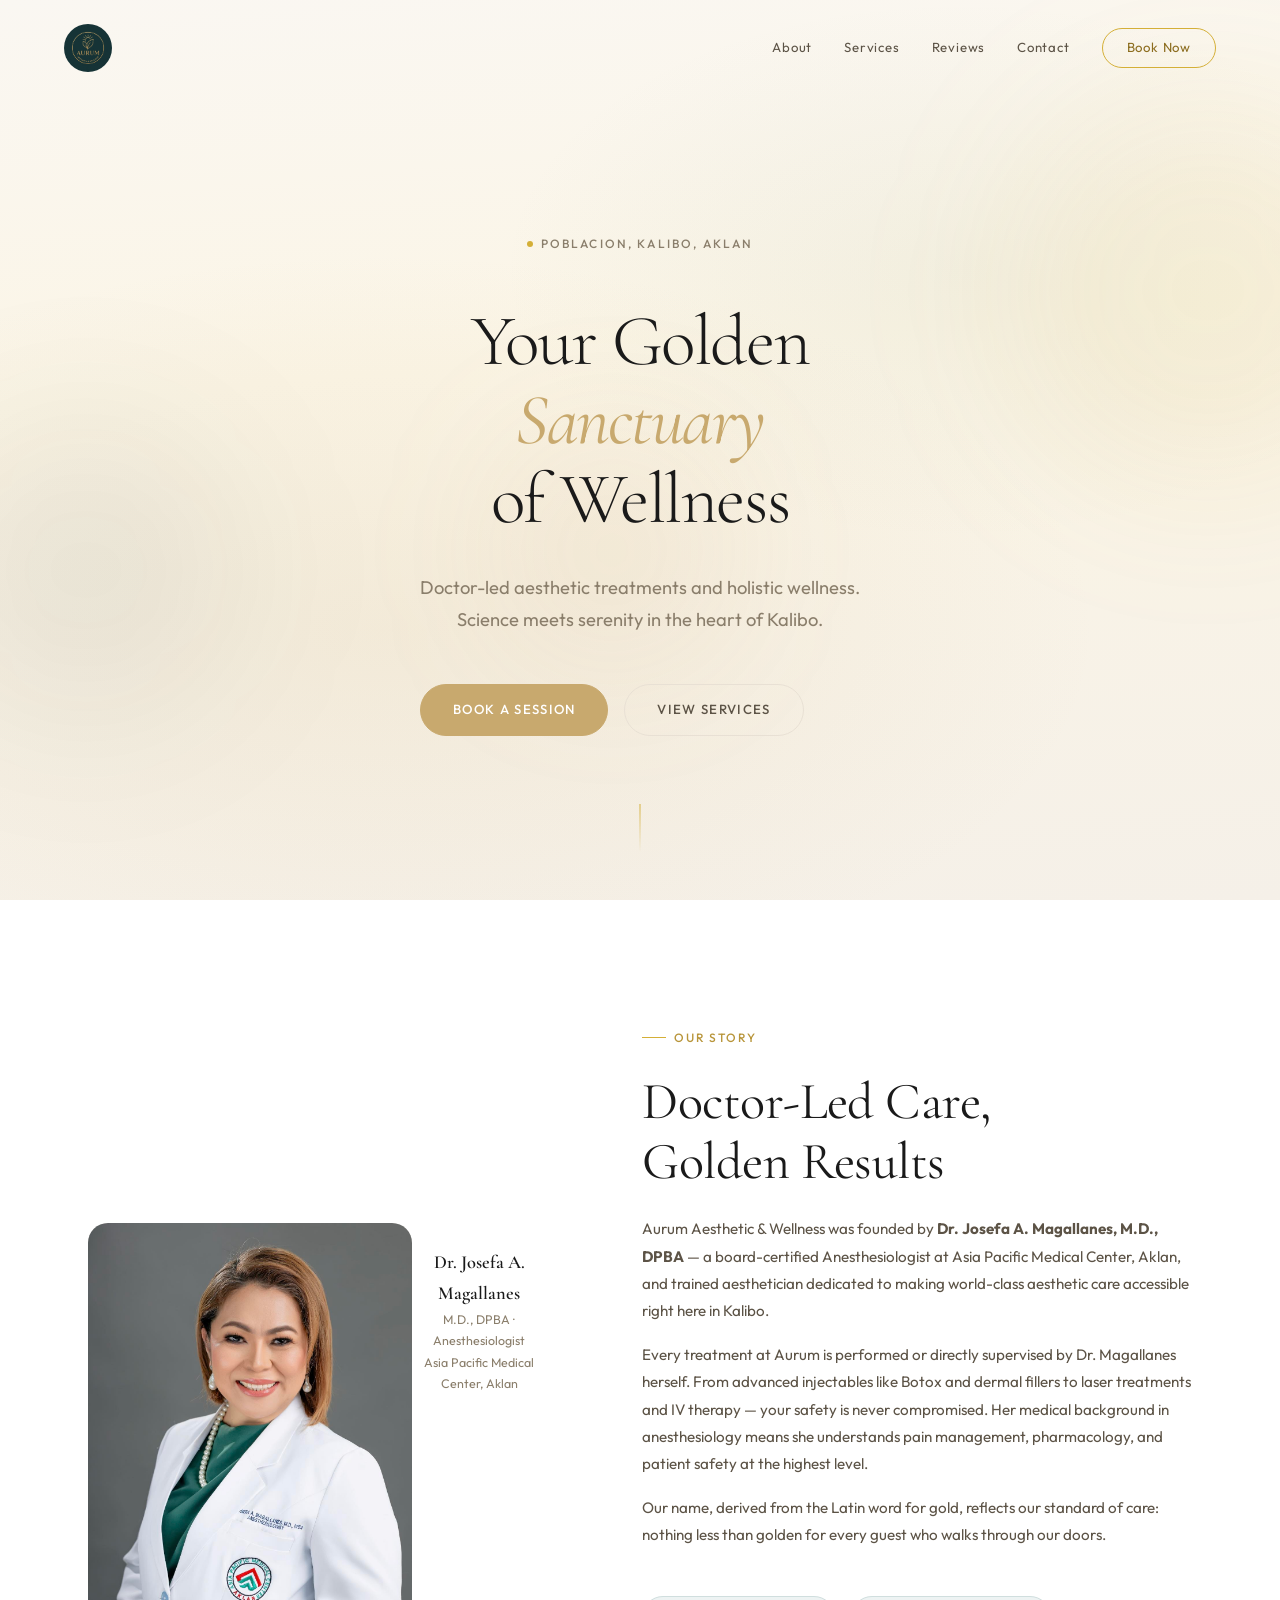
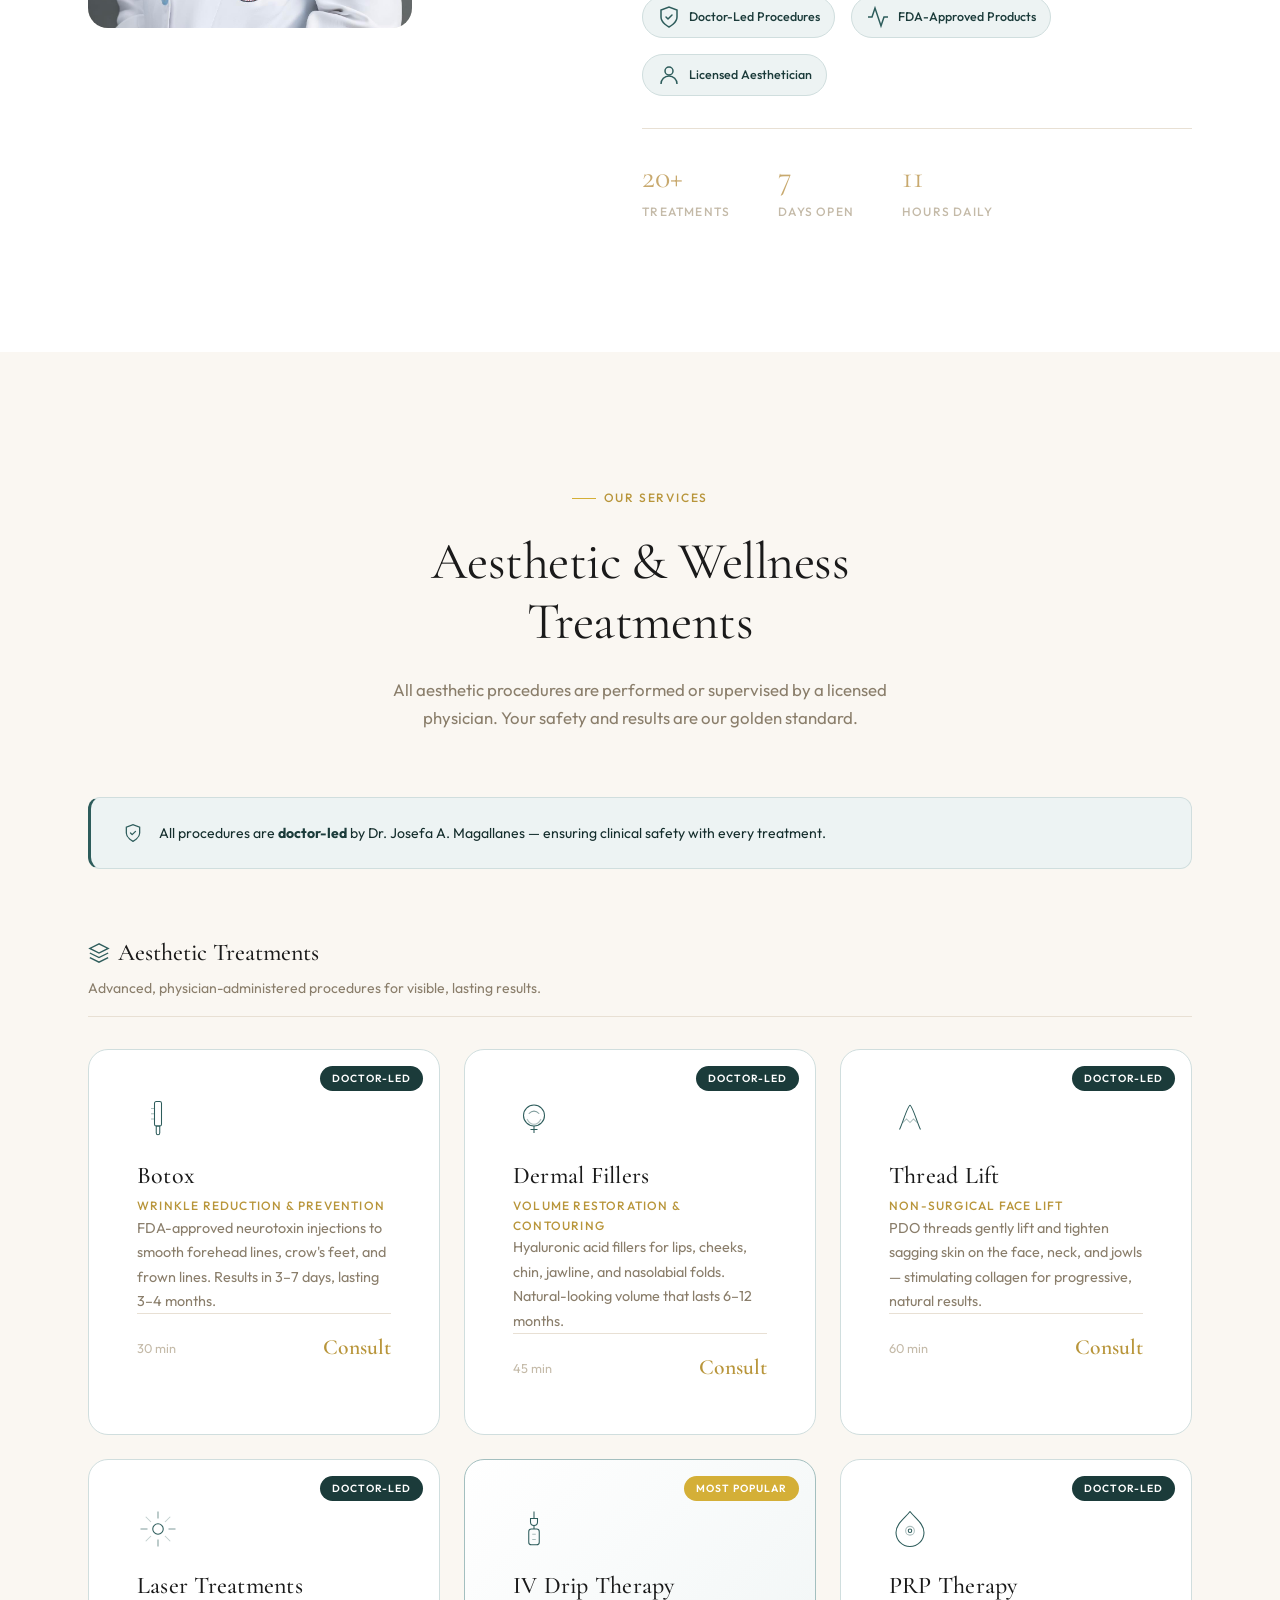
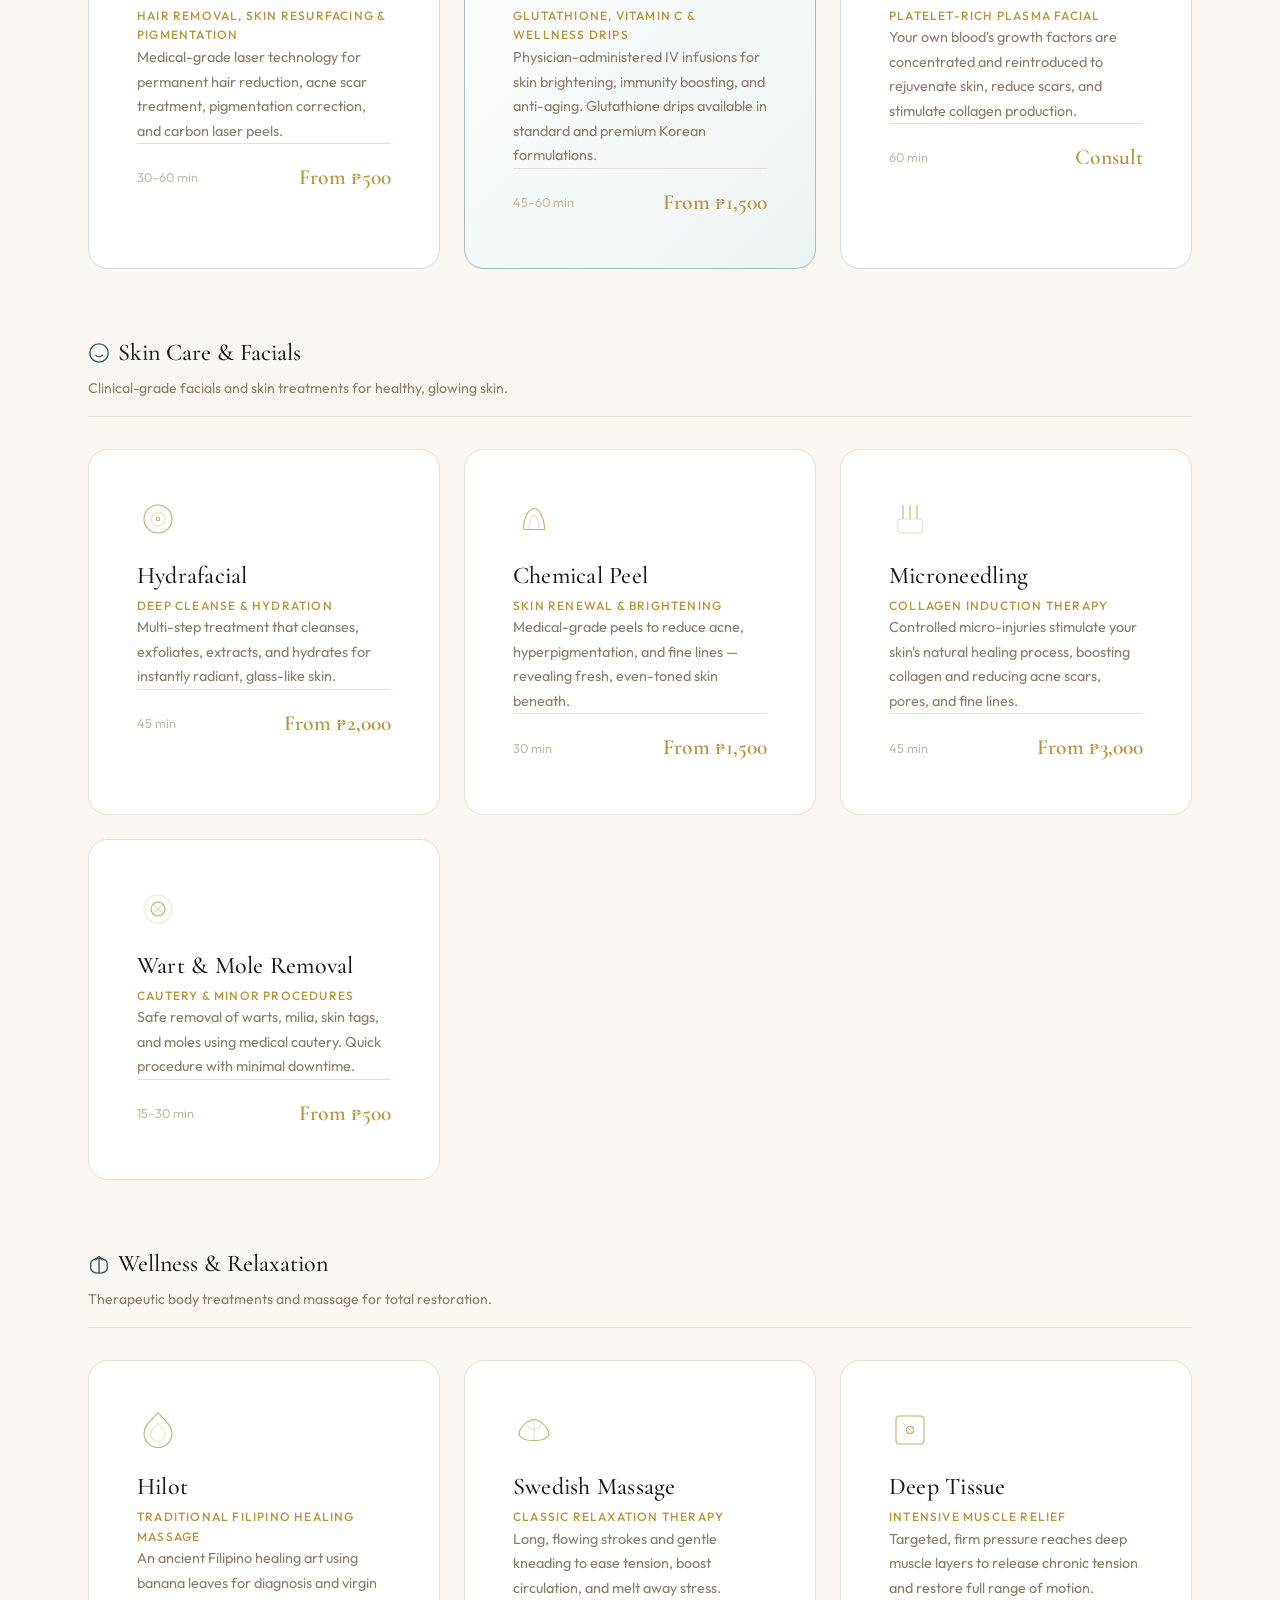
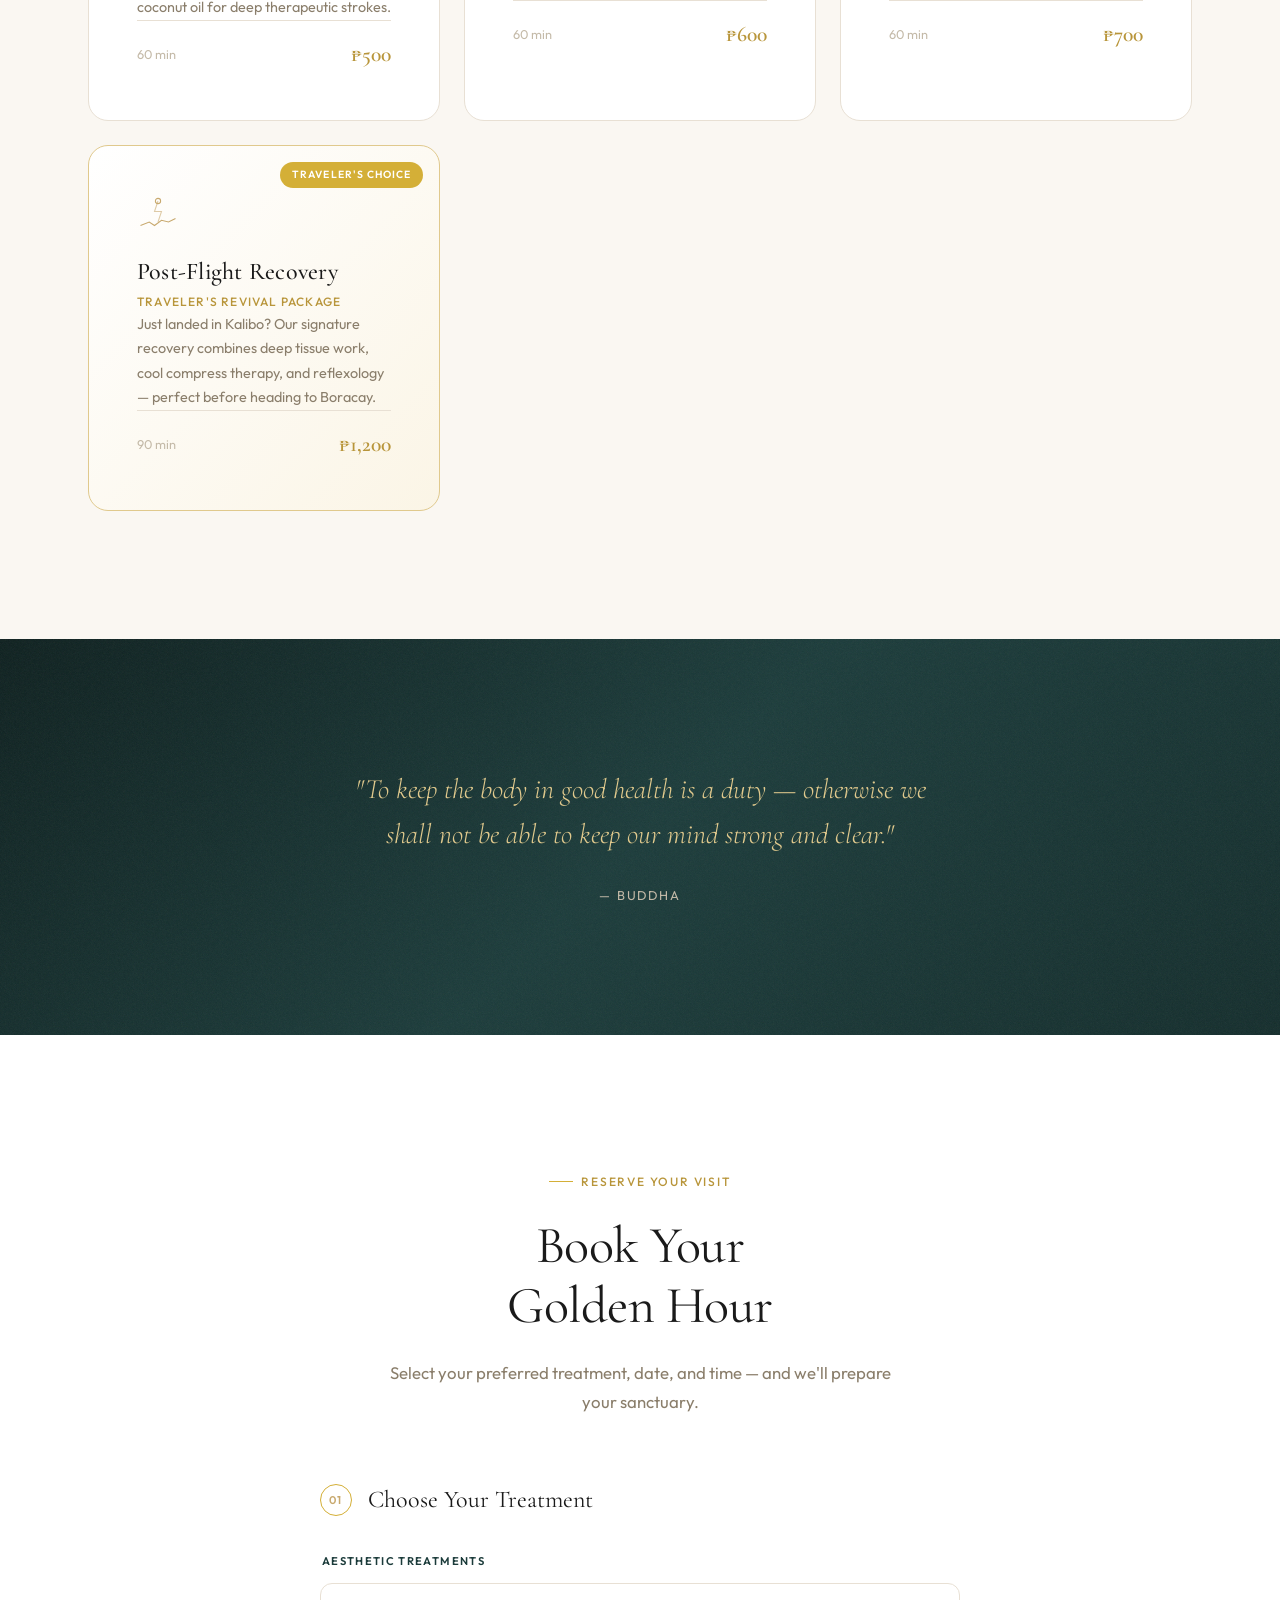
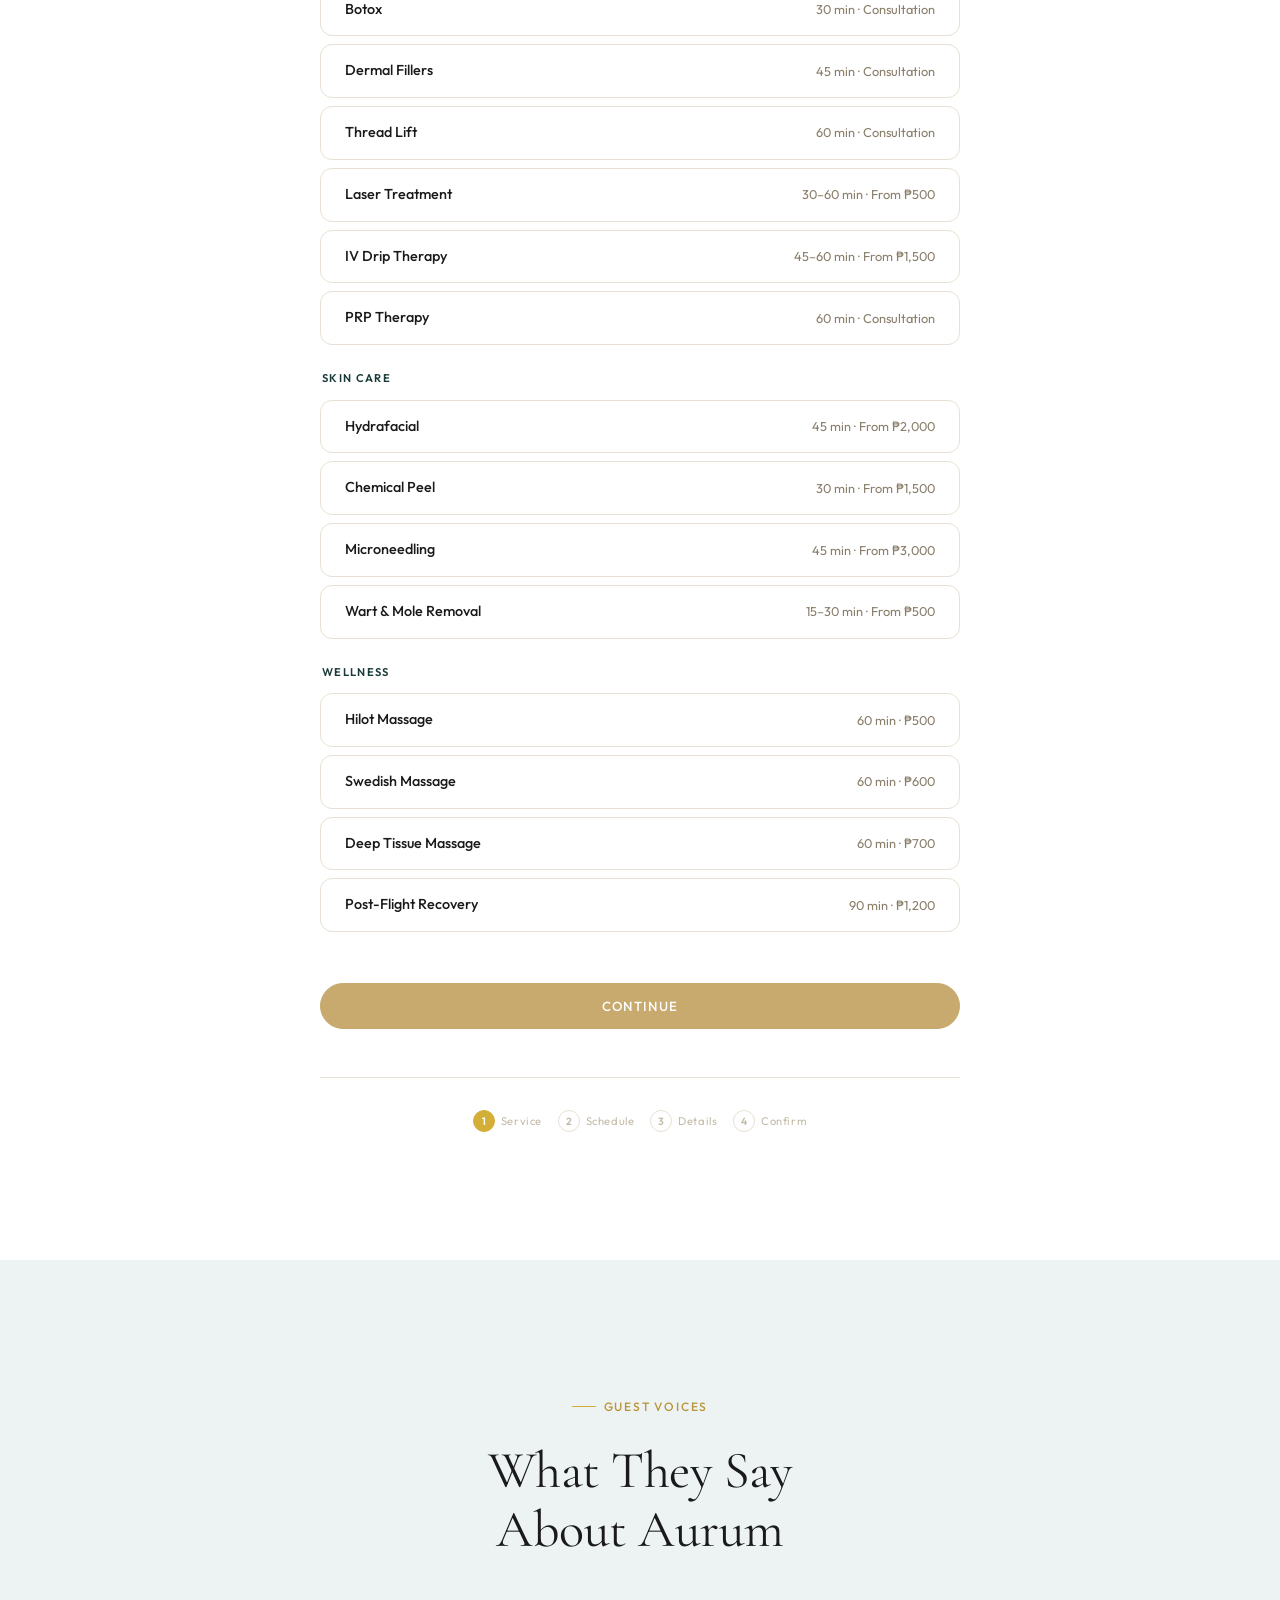
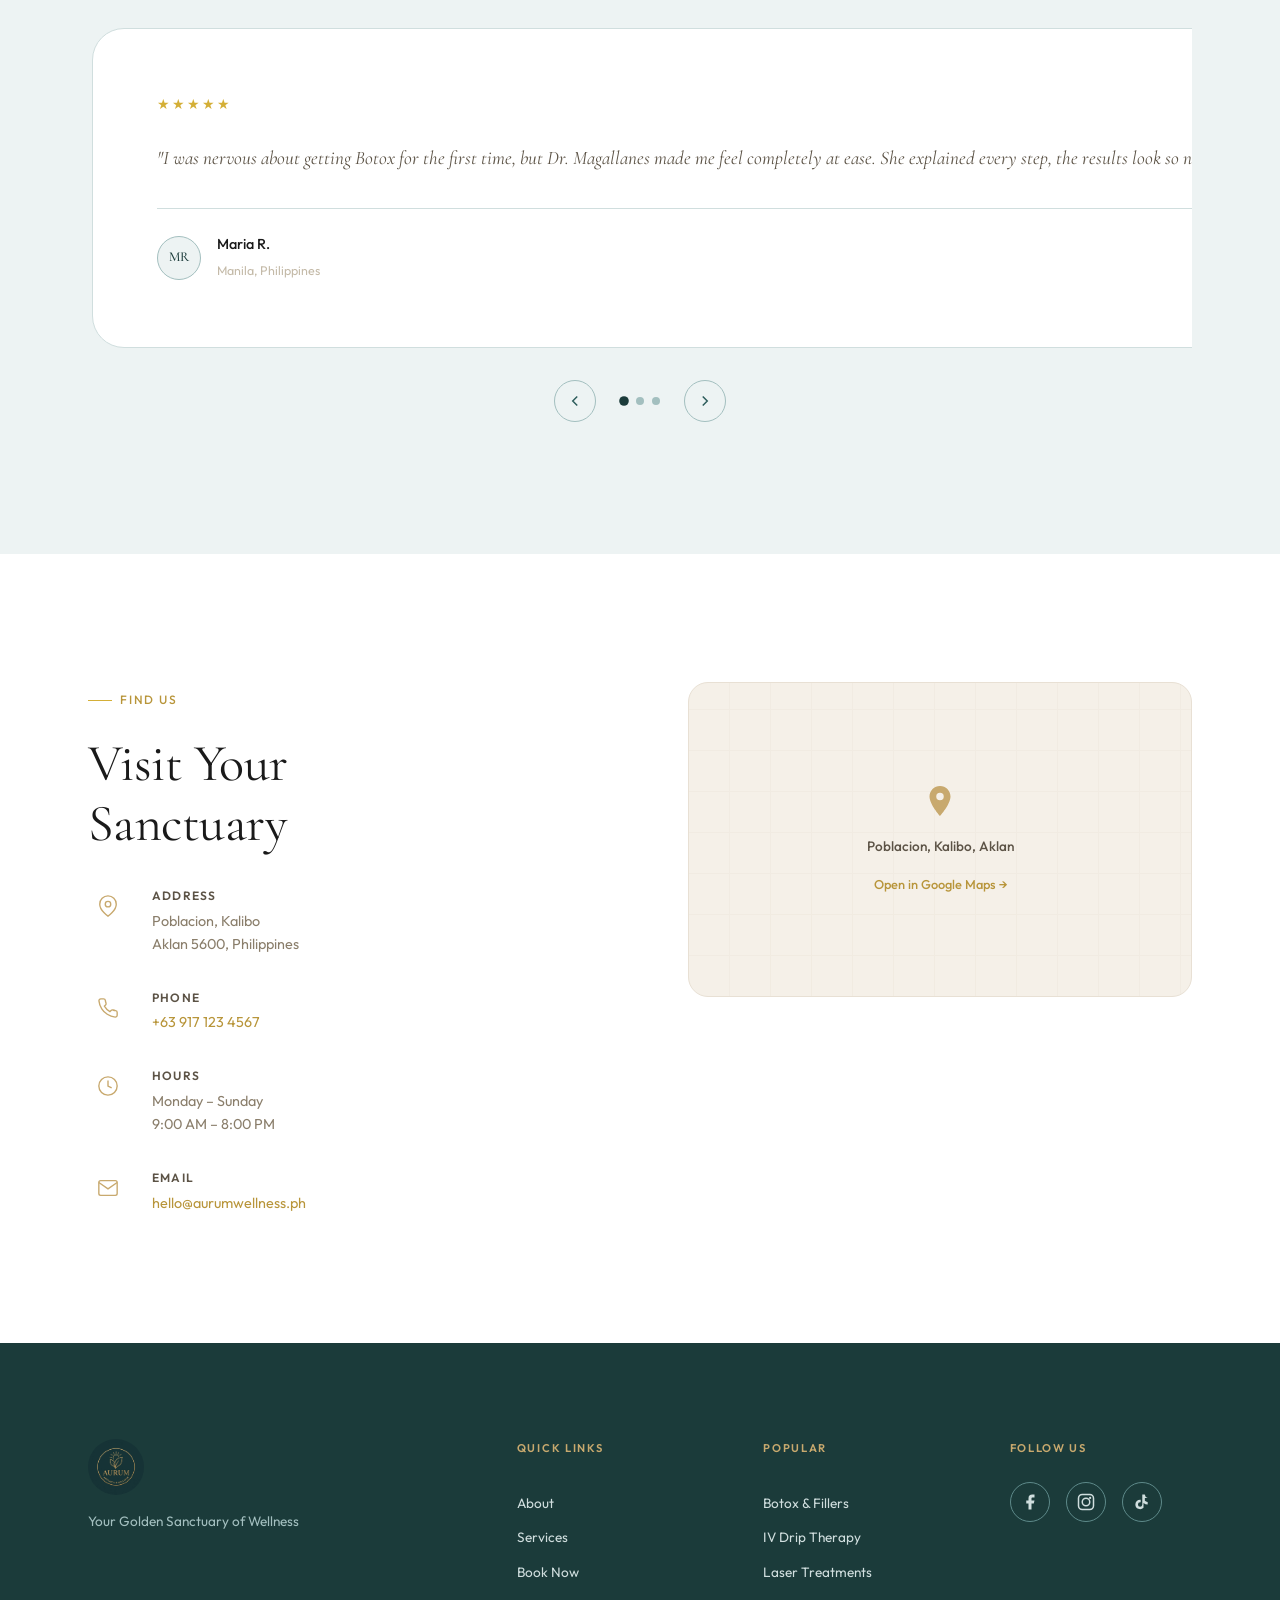
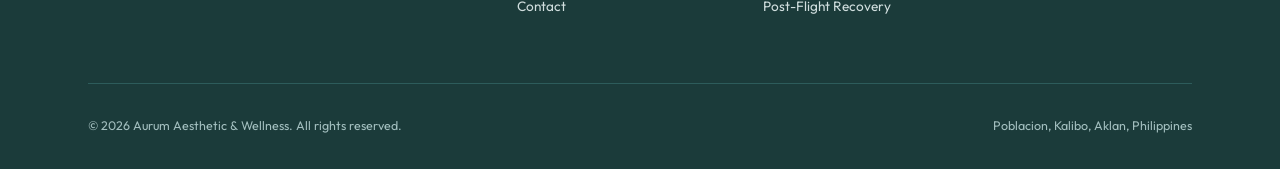
==== index.html @ 81fb3ceb "Initial commit: Aurum Aesthetic & Wellness website Mobile-first website for Aurum Aesthetic & Wellne" ====
<!DOCTYPE html>
<html lang="en">
<head>
  <meta charset="UTF-8">
  <meta name="viewport" content="width=device-width, initial-scale=1.0">
  <title>Aurum Aesthetic & Wellness — Your Golden Sanctuary of Wellness | Kalibo, Aklan</title>
  <meta name="description" content="Aurum Aesthetic & Wellness offers premium spa treatments, aesthetic services, and traditional Filipino healing in the heart of Poblacion, Kalibo, Aklan. Book your golden sanctuary experience today.">
  <link rel="preconnect" href="https://fonts.googleapis.com">
  <link rel="preconnect" href="https://fonts.gstatic.com" crossorigin>
  <link href="https://fonts.googleapis.com/css2?family=Cormorant+Garamond:ital,wght@0,300;0,400;0,500;0,600;0,700;1,300;1,400;1,500&family=Outfit:wght@300;400;500;600&display=swap" rel="stylesheet">
  <link rel="stylesheet" href="styles.css">
</head>
<body>

  <!-- Preloader -->
  <div class="preloader" id="preloader">
    <div class="preloader-inner">
      <div class="preloader-ring"></div>
      <span class="preloader-text">Aurum</span>
    </div>
  </div>

  <!-- Header -->
  <header class="header" id="header">
    <div class="header-inner">
      <a href="#hero" class="logo" aria-label="Aurum Aesthetic & Wellness home">
        <img src="594860053_122094583089159395_8352053032821069602_n.jpg" alt="Aurum Aesthetic & Wellness" class="logo-img">
      </a>
      <nav class="nav" id="nav" aria-label="Main navigation">
        <a href="#about" class="nav-link">About</a>
        <a href="#services" class="nav-link">Services</a>
        <a href="#testimonials" class="nav-link">Reviews</a>
        <a href="#contact" class="nav-link">Contact</a>
        <a href="#booking" class="nav-link nav-cta">Book Now</a>
      </nav>
      <button class="menu-toggle" id="menuToggle" aria-label="Toggle menu" aria-expanded="false">
        <span class="menu-bar"></span>
        <span class="menu-bar"></span>
        <span class="menu-bar"></span>
      </button>
    </div>
  </header>

  <!-- Mobile Nav Overlay -->
  <div class="mobile-nav" id="mobileNav" aria-hidden="true">
    <nav class="mobile-nav-inner" aria-label="Mobile navigation">
      <a href="#about" class="mobile-nav-link">About</a>
      <a href="#services" class="mobile-nav-link">Services</a>
      <a href="#testimonials" class="mobile-nav-link">Reviews</a>
      <a href="#contact" class="mobile-nav-link">Contact</a>
      <a href="#booking" class="mobile-nav-link mobile-nav-cta">Book Your Session</a>
    </nav>
    <div class="mobile-nav-footer">
      <p>Poblacion, Kalibo, Aklan</p>
      <p>Open Daily · 9 AM – 8 PM</p>
    </div>
  </div>

  <main>
    <!-- Hero -->
    <section class="hero" id="hero">
      <div class="hero-bg">
        <div class="hero-grain"></div>
        <div class="hero-gradient"></div>
        <div class="hero-orb hero-orb--1"></div>
        <div class="hero-orb hero-orb--2"></div>
        <div class="hero-orb hero-orb--3"></div>
      </div>
      <div class="hero-content">
        <div class="hero-badge reveal">
          <span class="hero-badge-dot"></span>
          Poblacion, Kalibo, Aklan
        </div>
        <h1 class="hero-title reveal reveal--delay-1">
          <span class="hero-title-line">Your Golden</span>
          <span class="hero-title-line hero-title-line--accent">Sanctuary</span>
          <span class="hero-title-line">of Wellness</span>
        </h1>
        <p class="hero-sub reveal reveal--delay-2">Doctor-led aesthetic treatments and holistic wellness.<br>Science meets serenity in the heart of Kalibo.</p>
        <div class="hero-actions reveal reveal--delay-3">
          <a href="#booking" class="btn btn--primary">Book a Session</a>
          <a href="#services" class="btn btn--ghost">View Services</a>
        </div>
      </div>
      <div class="hero-scroll">
        <div class="hero-scroll-line"></div>
      </div>
    </section>

    <!-- About -->
    <section class="about" id="about">
      <div class="container">
        <div class="about-grid">
          <div class="about-visual scroll-reveal">
            <div class="about-img-frame">
              <img src="627046515_122117458179159395_5509610316692997982_n.jpg" alt="Dr. Josefa A. Magallanes, M.D., DPBA — Founder of Aurum Aesthetic & Wellness" class="about-img" loading="lazy">
              <div class="about-img-accent"></div>
            </div>
            <div class="about-doctor-tag">
              <strong>Dr. Josefa A. Magallanes</strong>
              <span>M.D., DPBA · Anesthesiologist</span>
              <span>Asia Pacific Medical Center, Aklan</span>
            </div>
          </div>
          <div class="about-content scroll-reveal">
            <span class="section-tag">Our Story</span>
            <h2 class="section-title">Doctor-Led Care,<br>Golden Results</h2>
            <div class="about-text">
              <p>Aurum Aesthetic & Wellness was founded by <strong>Dr. Josefa A. Magallanes, M.D., DPBA</strong> — a board-certified Anesthesiologist at Asia Pacific Medical Center, Aklan, and trained aesthetician dedicated to making world-class aesthetic care accessible right here in Kalibo.</p>
              <p>Every treatment at Aurum is performed or directly supervised by Dr. Magallanes herself. From advanced injectables like Botox and dermal fillers to laser treatments and IV therapy — your safety is never compromised. Her medical background in anesthesiology means she understands pain management, pharmacology, and patient safety at the highest level.</p>
              <p>Our name, derived from the Latin word for gold, reflects our standard of care: nothing less than golden for every guest who walks through our doors.</p>
            </div>
            <div class="about-trust">
              <div class="trust-badge">
                <svg viewBox="0 0 24 24" fill="none" stroke="currentColor" stroke-width="1.5" width="24" height="24"><path d="M12 22s8-4 8-10V5l-8-3-8 3v7c0 6 8 10 8 10z"/><path d="M9 12l2 2 4-4" stroke-linecap="round" stroke-linejoin="round"/></svg>
                <span>Doctor-Led Procedures</span>
              </div>
              <div class="trust-badge">
                <svg viewBox="0 0 24 24" fill="none" stroke="currentColor" stroke-width="1.5" width="24" height="24"><path d="M22 12h-4l-3 9L9 3l-3 9H2"/></svg>
                <span>FDA-Approved Products</span>
              </div>
              <div class="trust-badge">
                <svg viewBox="0 0 24 24" fill="none" stroke="currentColor" stroke-width="1.5" width="24" height="24"><circle cx="12" cy="8" r="4"/><path d="M20 21a8 8 0 00-16 0"/></svg>
                <span>Licensed Aesthetician</span>
              </div>
            </div>
            <div class="about-stats">
              <div class="stat">
                <span class="stat-number">20+</span>
                <span class="stat-label">Treatments</span>
              </div>
              <div class="stat">
                <span class="stat-number">7</span>
                <span class="stat-label">Days Open</span>
              </div>
              <div class="stat">
                <span class="stat-number">11</span>
                <span class="stat-label">Hours Daily</span>
              </div>
            </div>
          </div>
        </div>
      </div>
    </section>

    <!-- Services -->
    <section class="services" id="services">
      <div class="container">
        <div class="section-header scroll-reveal">
          <span class="section-tag">Our Services</span>
          <h2 class="section-title">Aesthetic & Wellness<br>Treatments</h2>
          <p class="section-desc">All aesthetic procedures are performed or supervised by a licensed physician. Your safety and results are our golden standard.</p>
        </div>

        <!-- Doctor-Led Trust Banner -->
        <div class="services-trust-banner scroll-reveal">
          <svg viewBox="0 0 24 24" fill="none" stroke="currentColor" stroke-width="1.5" width="20" height="20"><path d="M12 22s8-4 8-10V5l-8-3-8 3v7c0 6 8 10 8 10z"/><path d="M9 12l2 2 4-4" stroke-linecap="round" stroke-linejoin="round"/></svg>
          <span>All procedures are <strong>doctor-led</strong> by Dr. Josefa A. Magallanes — ensuring clinical safety with every treatment.</span>
        </div>

        <!-- Category: Aesthetic Treatments -->
        <div class="services-category scroll-reveal">
          <h3 class="services-category-title">
            <svg viewBox="0 0 24 24" fill="none" stroke="currentColor" stroke-width="1.5" width="22" height="22"><path d="M12 2L2 7l10 5 10-5-10-5z"/><path d="M2 17l10 5 10-5"/><path d="M2 12l10 5 10-5"/></svg>
            Aesthetic Treatments
          </h3>
          <p class="services-category-desc">Advanced, physician-administered procedures for visible, lasting results.</p>
        </div>

        <div class="services-grid">
          <div class="service-card service-card--medical scroll-reveal" data-service="botox">
            <div class="service-card-badge service-card-badge--doctor">Doctor-Led</div>
            <div class="service-card-icon">
              <svg viewBox="0 0 48 48" fill="none" stroke="currentColor" stroke-width="1.2">
                <rect x="20" y="4" width="8" height="28" rx="2"/>
                <path d="M22 32h4v8a2 2 0 01-2 2h0a2 2 0 01-2-2v-8z"/>
                <line x1="16" y1="12" x2="20" y2="12" opacity="0.4"/>
                <line x1="16" y1="18" x2="20" y2="18" opacity="0.4"/>
                <line x1="16" y1="24" x2="20" y2="24" opacity="0.4"/>
              </svg>
            </div>
            <div class="service-card-content">
              <h3 class="service-card-title">Botox</h3>
              <p class="service-card-sub">Wrinkle Reduction & Prevention</p>
              <p class="service-card-desc">FDA-approved neurotoxin injections to smooth forehead lines, crow's feet, and frown lines. Results in 3–7 days, lasting 3–4 months.</p>
              <div class="service-card-meta">
                <span class="service-card-duration">30 min</span>
                <span class="service-card-price">Consult</span>
              </div>
            </div>
            <button class="service-card-book" data-book="botox" aria-label="Book Botox consultation">Book →</button>
          </div>

          <div class="service-card service-card--medical scroll-reveal" data-service="fillers">
            <div class="service-card-badge service-card-badge--doctor">Doctor-Led</div>
            <div class="service-card-icon">
              <svg viewBox="0 0 48 48" fill="none" stroke="currentColor" stroke-width="1.2">
                <circle cx="24" cy="20" r="12"/>
                <path d="M18 18c2-2 4-3 6-3s4 1 6 3" opacity="0.6"/>
                <path d="M16 24c2 4 5 6 8 6s6-2 8-6" opacity="0.4"/>
                <path d="M24 32v8M20 36h8"/>
              </svg>
            </div>
            <div class="service-card-content">
              <h3 class="service-card-title">Dermal Fillers</h3>
              <p class="service-card-sub">Volume Restoration & Contouring</p>
              <p class="service-card-desc">Hyaluronic acid fillers for lips, cheeks, chin, jawline, and nasolabial folds. Natural-looking volume that lasts 6–12 months.</p>
              <div class="service-card-meta">
                <span class="service-card-duration">45 min</span>
                <span class="service-card-price">Consult</span>
              </div>
            </div>
            <button class="service-card-book" data-book="fillers" aria-label="Book Dermal Fillers consultation">Book →</button>
          </div>

          <div class="service-card service-card--medical scroll-reveal" data-service="thread-lift">
            <div class="service-card-badge service-card-badge--doctor">Doctor-Led</div>
            <div class="service-card-icon">
              <svg viewBox="0 0 48 48" fill="none" stroke="currentColor" stroke-width="1.2">
                <path d="M12 36c4-8 8-24 12-28"/>
                <path d="M36 36c-4-8-8-24-12-28"/>
                <path d="M16 28l4-4 4 4 4-4 4 4" opacity="0.4"/>
              </svg>
            </div>
            <div class="service-card-content">
              <h3 class="service-card-title">Thread Lift</h3>
              <p class="service-card-sub">Non-Surgical Face Lift</p>
              <p class="service-card-desc">PDO threads gently lift and tighten sagging skin on the face, neck, and jowls — stimulating collagen for progressive, natural results.</p>
              <div class="service-card-meta">
                <span class="service-card-duration">60 min</span>
                <span class="service-card-price">Consult</span>
              </div>
            </div>
            <button class="service-card-book" data-book="thread-lift" aria-label="Book Thread Lift consultation">Book →</button>
          </div>

          <div class="service-card service-card--medical scroll-reveal" data-service="laser">
            <div class="service-card-badge service-card-badge--doctor">Doctor-Led</div>
            <div class="service-card-icon">
              <svg viewBox="0 0 48 48" fill="none" stroke="currentColor" stroke-width="1.2">
                <circle cx="24" cy="24" r="6"/>
                <path d="M24 4v8M24 36v8M4 24h8M36 24h8" opacity="0.6"/>
                <path d="M10 10l6 6M32 32l6 6M38 10l-6 6M16 32l-6 6" opacity="0.3"/>
              </svg>
            </div>
            <div class="service-card-content">
              <h3 class="service-card-title">Laser Treatments</h3>
              <p class="service-card-sub">Hair Removal, Skin Resurfacing & Pigmentation</p>
              <p class="service-card-desc">Medical-grade laser technology for permanent hair reduction, acne scar treatment, pigmentation correction, and carbon laser peels.</p>
              <div class="service-card-meta">
                <span class="service-card-duration">30–60 min</span>
                <span class="service-card-price">From ₱500</span>
              </div>
            </div>
            <button class="service-card-book" data-book="laser" aria-label="Book Laser Treatment">Book →</button>
          </div>

          <div class="service-card service-card--medical service-card--featured scroll-reveal" data-service="gluta-drip">
            <div class="service-card-badge">Most Popular</div>
            <div class="service-card-icon">
              <svg viewBox="0 0 48 48" fill="none" stroke="currentColor" stroke-width="1.2">
                <path d="M24 4v8"/>
                <path d="M20 12h8v4a4 4 0 01-4 4h0a4 4 0 01-4-4v-4z"/>
                <path d="M24 20v4"/>
                <rect x="18" y="24" width="12" height="18" rx="3"/>
                <path d="M22 30h4M22 36h4" opacity="0.4"/>
              </svg>
            </div>
            <div class="service-card-content">
              <h3 class="service-card-title">IV Drip Therapy</h3>
              <p class="service-card-sub">Glutathione, Vitamin C & Wellness Drips</p>
              <p class="service-card-desc">Physician-administered IV infusions for skin brightening, immunity boosting, and anti-aging. Glutathione drips available in standard and premium Korean formulations.</p>
              <div class="service-card-meta">
                <span class="service-card-duration">45–60 min</span>
                <span class="service-card-price">From ₱1,500</span>
              </div>
            </div>
            <button class="service-card-book" data-book="gluta-drip" aria-label="Book IV Drip Therapy">Book →</button>
          </div>

          <div class="service-card service-card--medical scroll-reveal" data-service="prp">
            <div class="service-card-badge service-card-badge--doctor">Doctor-Led</div>
            <div class="service-card-icon">
              <svg viewBox="0 0 48 48" fill="none" stroke="currentColor" stroke-width="1.2">
                <path d="M24 4c-6 8-16 14-16 24a16 16 0 0032 0c0-10-10-16-16-24z"/>
                <circle cx="24" cy="26" r="5" opacity="0.4"/>
                <circle cx="24" cy="26" r="2"/>
              </svg>
            </div>
            <div class="service-card-content">
              <h3 class="service-card-title">PRP Therapy</h3>
              <p class="service-card-sub">Platelet-Rich Plasma Facial</p>
              <p class="service-card-desc">Your own blood's growth factors are concentrated and reintroduced to rejuvenate skin, reduce scars, and stimulate collagen production.</p>
              <div class="service-card-meta">
                <span class="service-card-duration">60 min</span>
                <span class="service-card-price">Consult</span>
              </div>
            </div>
            <button class="service-card-book" data-book="prp" aria-label="Book PRP Therapy">Book →</button>
          </div>
        </div>

        <!-- Category: Skin Care -->
        <div class="services-category scroll-reveal">
          <h3 class="services-category-title">
            <svg viewBox="0 0 24 24" fill="none" stroke="currentColor" stroke-width="1.5" width="22" height="22"><circle cx="12" cy="12" r="10"/><path d="M8 14s1.5 2 4 2 4-2 4-2"/><line x1="9" y1="9" x2="9.01" y2="9"/><line x1="15" y1="9" x2="15.01" y2="9"/></svg>
            Skin Care & Facials
          </h3>
          <p class="services-category-desc">Clinical-grade facials and skin treatments for healthy, glowing skin.</p>
        </div>

        <div class="services-grid">
          <div class="service-card scroll-reveal" data-service="hydrafacial">
            <div class="service-card-icon">
              <svg viewBox="0 0 48 48" fill="none" stroke="currentColor" stroke-width="1.2">
                <circle cx="24" cy="24" r="16"/>
                <circle cx="24" cy="24" r="8" opacity="0.4"/>
                <circle cx="24" cy="24" r="2"/>
              </svg>
            </div>
            <div class="service-card-content">
              <h3 class="service-card-title">Hydrafacial</h3>
              <p class="service-card-sub">Deep Cleanse & Hydration</p>
              <p class="service-card-desc">Multi-step treatment that cleanses, exfoliates, extracts, and hydrates for instantly radiant, glass-like skin.</p>
              <div class="service-card-meta">
                <span class="service-card-duration">45 min</span>
                <span class="service-card-price">From ₱2,000</span>
              </div>
            </div>
            <button class="service-card-book" data-book="hydrafacial" aria-label="Book Hydrafacial">Book →</button>
          </div>

          <div class="service-card scroll-reveal" data-service="chemical-peel">
            <div class="service-card-icon">
              <svg viewBox="0 0 48 48" fill="none" stroke="currentColor" stroke-width="1.2">
                <path d="M12 36c0-12 5.4-24 12-24s12 12 12 24"/>
                <path d="M18 36c0-8 2.7-16 6-16s6 8 6 16" opacity="0.4"/>
                <line x1="12" y1="36" x2="36" y2="36"/>
              </svg>
            </div>
            <div class="service-card-content">
              <h3 class="service-card-title">Chemical Peel</h3>
              <p class="service-card-sub">Skin Renewal & Brightening</p>
              <p class="service-card-desc">Medical-grade peels to reduce acne, hyperpigmentation, and fine lines — revealing fresh, even-toned skin beneath.</p>
              <div class="service-card-meta">
                <span class="service-card-duration">30 min</span>
                <span class="service-card-price">From ₱1,500</span>
              </div>
            </div>
            <button class="service-card-book" data-book="chemical-peel" aria-label="Book Chemical Peel">Book →</button>
          </div>

          <div class="service-card scroll-reveal" data-service="microneedling">
            <div class="service-card-icon">
              <svg viewBox="0 0 48 48" fill="none" stroke="currentColor" stroke-width="1.2">
                <line x1="16" y1="8" x2="16" y2="24"/>
                <line x1="24" y1="8" x2="24" y2="24"/>
                <line x1="32" y1="8" x2="32" y2="24"/>
                <rect x="10" y="24" width="28" height="16" rx="3" opacity="0.4"/>
              </svg>
            </div>
            <div class="service-card-content">
              <h3 class="service-card-title">Microneedling</h3>
              <p class="service-card-sub">Collagen Induction Therapy</p>
              <p class="service-card-desc">Controlled micro-injuries stimulate your skin's natural healing process, boosting collagen and reducing acne scars, pores, and fine lines.</p>
              <div class="service-card-meta">
                <span class="service-card-duration">45 min</span>
                <span class="service-card-price">From ₱3,000</span>
              </div>
            </div>
            <button class="service-card-book" data-book="microneedling" aria-label="Book Microneedling">Book →</button>
          </div>

          <div class="service-card scroll-reveal" data-service="wart-removal">
            <div class="service-card-icon">
              <svg viewBox="0 0 48 48" fill="none" stroke="currentColor" stroke-width="1.2">
                <circle cx="24" cy="24" r="8"/>
                <path d="M18 18l12 12M30 18l-12 12" opacity="0.6"/>
                <circle cx="24" cy="24" r="16" opacity="0.3"/>
              </svg>
            </div>
            <div class="service-card-content">
              <h3 class="service-card-title">Wart & Mole Removal</h3>
              <p class="service-card-sub">Cautery & Minor Procedures</p>
              <p class="service-card-desc">Safe removal of warts, milia, skin tags, and moles using medical cautery. Quick procedure with minimal downtime.</p>
              <div class="service-card-meta">
                <span class="service-card-duration">15–30 min</span>
                <span class="service-card-price">From ₱500</span>
              </div>
            </div>
            <button class="service-card-book" data-book="wart-removal" aria-label="Book Wart & Mole Removal">Book →</button>
          </div>
        </div>

        <!-- Category: Wellness -->
        <div class="services-category scroll-reveal">
          <h3 class="services-category-title">
            <svg viewBox="0 0 24 24" fill="none" stroke="currentColor" stroke-width="1.5" width="22" height="22"><path d="M12 22c-4.97 0-9-2.24-9-5v-6c0-2.76 4.03-5 9-5s9 2.24 9 5v6c0 2.76-4.03 5-9 5z"/><path d="M12 6v16"/><path d="M8 8c1-2 2.5-3.5 4-4 1.5.5 3 2 4 4"/></svg>
            Wellness & Relaxation
          </h3>
          <p class="services-category-desc">Therapeutic body treatments and massage for total restoration.</p>
        </div>

        <div class="services-grid">
          <div class="service-card scroll-reveal" data-service="hilot">
            <div class="service-card-icon">
              <svg viewBox="0 0 48 48" fill="none" stroke="currentColor" stroke-width="1.2">
                <path d="M24 4c-6 8-16 14-16 24a16 16 0 0032 0c0-10-10-16-16-24z"/>
                <path d="M24 16c-3 4-8 7-8 13a8 8 0 0016 0c0-6-5-9-8-13z" opacity="0.4"/>
              </svg>
            </div>
            <div class="service-card-content">
              <h3 class="service-card-title">Hilot</h3>
              <p class="service-card-sub">Traditional Filipino Healing Massage</p>
              <p class="service-card-desc">An ancient Filipino healing art using banana leaves for diagnosis and virgin coconut oil for deep therapeutic strokes.</p>
              <div class="service-card-meta">
                <span class="service-card-duration">60 min</span>
                <span class="service-card-price">₱500</span>
              </div>
            </div>
            <button class="service-card-book" data-book="hilot" aria-label="Book Hilot massage">Book →</button>
          </div>

          <div class="service-card scroll-reveal" data-service="swedish">
            <div class="service-card-icon">
              <svg viewBox="0 0 48 48" fill="none" stroke="currentColor" stroke-width="1.2">
                <path d="M8 24c4-8 12-12 16-12s12 4 16 12-4 12-16 12S4 32 8 24z"/>
                <path d="M24 12v24M16 18c2 4 6 6 8 6s6-2 8-6" opacity="0.4"/>
              </svg>
            </div>
            <div class="service-card-content">
              <h3 class="service-card-title">Swedish Massage</h3>
              <p class="service-card-sub">Classic Relaxation Therapy</p>
              <p class="service-card-desc">Long, flowing strokes and gentle kneading to ease tension, boost circulation, and melt away stress.</p>
              <div class="service-card-meta">
                <span class="service-card-duration">60 min</span>
                <span class="service-card-price">₱600</span>
              </div>
            </div>
            <button class="service-card-book" data-book="swedish" aria-label="Book Swedish Massage">Book →</button>
          </div>

          <div class="service-card scroll-reveal" data-service="deep-tissue">
            <div class="service-card-icon">
              <svg viewBox="0 0 48 48" fill="none" stroke="currentColor" stroke-width="1.2">
                <rect x="8" y="8" width="32" height="32" rx="4"/>
                <path d="M16 16l16 16M32 16l-16 16" opacity="0.4"/>
                <circle cx="24" cy="24" r="4"/>
              </svg>
            </div>
            <div class="service-card-content">
              <h3 class="service-card-title">Deep Tissue</h3>
              <p class="service-card-sub">Intensive Muscle Relief</p>
              <p class="service-card-desc">Targeted, firm pressure reaches deep muscle layers to release chronic tension and restore full range of motion.</p>
              <div class="service-card-meta">
                <span class="service-card-duration">60 min</span>
                <span class="service-card-price">₱700</span>
              </div>
            </div>
            <button class="service-card-book" data-book="deep-tissue" aria-label="Book Deep Tissue Massage">Book →</button>
          </div>

          <div class="service-card service-card--featured scroll-reveal" data-service="post-flight">
            <div class="service-card-badge">Traveler's Choice</div>
            <div class="service-card-icon">
              <svg viewBox="0 0 48 48" fill="none" stroke="currentColor" stroke-width="1.2">
                <path d="M4 36l10-4 6 4 8-6 8 2 8-4"/>
                <path d="M24 8l-4 12h8l-4 12" opacity="0.6"/>
                <circle cx="24" cy="8" r="3"/>
              </svg>
            </div>
            <div class="service-card-content">
              <h3 class="service-card-title">Post-Flight Recovery</h3>
              <p class="service-card-sub">Traveler's Revival Package</p>
              <p class="service-card-desc">Just landed in Kalibo? Our signature recovery combines deep tissue work, cool compress therapy, and reflexology — perfect before heading to Boracay.</p>
              <div class="service-card-meta">
                <span class="service-card-duration">90 min</span>
                <span class="service-card-price">₱1,200</span>
              </div>
            </div>
            <button class="service-card-book" data-book="post-flight" aria-label="Book Post-Flight Recovery">Book →</button>
          </div>
        </div>
      </div>
    </section>

    <!-- Parallax Divider -->
    <section class="divider">
      <div class="divider-bg"></div>
      <div class="divider-content scroll-reveal">
        <blockquote class="divider-quote">"To keep the body in good health is a duty — otherwise we shall not be able to keep our mind strong and clear."</blockquote>
        <cite class="divider-cite">— Buddha</cite>
      </div>
    </section>

    <!-- Booking -->
    <section class="booking" id="booking">
      <div class="container">
        <div class="section-header scroll-reveal">
          <span class="section-tag">Reserve Your Visit</span>
          <h2 class="section-title">Book Your<br>Golden Hour</h2>
          <p class="section-desc">Select your preferred treatment, date, and time — and we'll prepare your sanctuary.</p>
        </div>

        <div class="booking-container scroll-reveal">
          <form class="booking-form" id="bookingForm" novalidate>
            <!-- Step 1: Service -->
            <div class="booking-step active" data-step="1">
              <h3 class="booking-step-title">
                <span class="booking-step-num">01</span>
                Choose Your Treatment
              </h3>
              <div class="booking-services" role="radiogroup" aria-label="Select a service">
                <p class="booking-group-label">Aesthetic Treatments</p>
                <label class="booking-service-option">
                  <input type="radio" name="service" value="botox" required>
                  <span class="booking-service-radio">
                    <span class="booking-service-name">Botox</span>
                    <span class="booking-service-info">30 min · Consultation</span>
                  </span>
                </label>
                <label class="booking-service-option">
                  <input type="radio" name="service" value="fillers">
                  <span class="booking-service-radio">
                    <span class="booking-service-name">Dermal Fillers</span>
                    <span class="booking-service-info">45 min · Consultation</span>
                  </span>
                </label>
                <label class="booking-service-option">
                  <input type="radio" name="service" value="thread-lift">
                  <span class="booking-service-radio">
                    <span class="booking-service-name">Thread Lift</span>
                    <span class="booking-service-info">60 min · Consultation</span>
                  </span>
                </label>
                <label class="booking-service-option">
                  <input type="radio" name="service" value="laser">
                  <span class="booking-service-radio">
                    <span class="booking-service-name">Laser Treatment</span>
                    <span class="booking-service-info">30–60 min · From ₱500</span>
                  </span>
                </label>
                <label class="booking-service-option">
                  <input type="radio" name="service" value="gluta-drip">
                  <span class="booking-service-radio">
                    <span class="booking-service-name">IV Drip Therapy</span>
                    <span class="booking-service-info">45–60 min · From ₱1,500</span>
                  </span>
                </label>
                <label class="booking-service-option">
                  <input type="radio" name="service" value="prp">
                  <span class="booking-service-radio">
                    <span class="booking-service-name">PRP Therapy</span>
                    <span class="booking-service-info">60 min · Consultation</span>
                  </span>
                </label>
                <p class="booking-group-label">Skin Care</p>
                <label class="booking-service-option">
                  <input type="radio" name="service" value="hydrafacial">
                  <span class="booking-service-radio">
                    <span class="booking-service-name">Hydrafacial</span>
                    <span class="booking-service-info">45 min · From ₱2,000</span>
                  </span>
                </label>
                <label class="booking-service-option">
                  <input type="radio" name="service" value="chemical-peel">
                  <span class="booking-service-radio">
                    <span class="booking-service-name">Chemical Peel</span>
                    <span class="booking-service-info">30 min · From ₱1,500</span>
                  </span>
                </label>
                <label class="booking-service-option">
                  <input type="radio" name="service" value="microneedling">
                  <span class="booking-service-radio">
                    <span class="booking-service-name">Microneedling</span>
                    <span class="booking-service-info">45 min · From ₱3,000</span>
                  </span>
                </label>
                <label class="booking-service-option">
                  <input type="radio" name="service" value="wart-removal">
                  <span class="booking-service-radio">
                    <span class="booking-service-name">Wart & Mole Removal</span>
                    <span class="booking-service-info">15–30 min · From ₱500</span>
                  </span>
                </label>
                <p class="booking-group-label">Wellness</p>
                <label class="booking-service-option">
                  <input type="radio" name="service" value="hilot">
                  <span class="booking-service-radio">
                    <span class="booking-service-name">Hilot Massage</span>
                    <span class="booking-service-info">60 min · ₱500</span>
                  </span>
                </label>
                <label class="booking-service-option">
                  <input type="radio" name="service" value="swedish">
                  <span class="booking-service-radio">
                    <span class="booking-service-name">Swedish Massage</span>
                    <span class="booking-service-info">60 min · ₱600</span>
                  </span>
                </label>
                <label class="booking-service-option">
                  <input type="radio" name="service" value="deep-tissue">
                  <span class="booking-service-radio">
                    <span class="booking-service-name">Deep Tissue Massage</span>
                    <span class="booking-service-info">60 min · ₱700</span>
                  </span>
                </label>
                <label class="booking-service-option">
                  <input type="radio" name="service" value="post-flight">
                  <span class="booking-service-radio">
                    <span class="booking-service-name">Post-Flight Recovery</span>
                    <span class="booking-service-info">90 min · ₱1,200</span>
                  </span>
                </label>
              </div>
              <p class="booking-error" id="serviceError" role="alert"></p>
              <button type="button" class="btn btn--primary booking-next" data-next="2">Continue</button>
            </div>

            <!-- Step 2: Date & Time -->
            <div class="booking-step" data-step="2">
              <h3 class="booking-step-title">
                <span class="booking-step-num">02</span>
                Pick Date & Time
              </h3>
              <div class="booking-datetime">
                <div class="booking-field">
                  <label for="bookingDate" class="booking-label">Preferred Date</label>
                  <input type="date" id="bookingDate" name="date" class="booking-input" required>
                  <p class="booking-error" id="dateError" role="alert"></p>
                </div>
                <div class="booking-field">
                  <label class="booking-label">Preferred Time</label>
                  <div class="booking-times" role="radiogroup" aria-label="Select a time">
                    <label class="booking-time-option">
                      <input type="radio" name="time" value="09:00" required>
                      <span>9:00 AM</span>
                    </label>
                    <label class="booking-time-option">
                      <input type="radio" name="time" value="10:00">
                      <span>10:00 AM</span>
                    </label>
                    <label class="booking-time-option">
                      <input type="radio" name="time" value="11:00">
                      <span>11:00 AM</span>
                    </label>
                    <label class="booking-time-option">
                      <input type="radio" name="time" value="12:00">
                      <span>12:00 PM</span>
                    </label>
                    <label class="booking-time-option">
                      <input type="radio" name="time" value="13:00">
                      <span>1:00 PM</span>
                    </label>
                    <label class="booking-time-option">
                      <input type="radio" name="time" value="14:00">
                      <span>2:00 PM</span>
                    </label>
                    <label class="booking-time-option">
                      <input type="radio" name="time" value="15:00">
                      <span>3:00 PM</span>
                    </label>
                    <label class="booking-time-option">
                      <input type="radio" name="time" value="16:00">
                      <span>4:00 PM</span>
                    </label>
                    <label class="booking-time-option">
                      <input type="radio" name="time" value="17:00">
                      <span>5:00 PM</span>
                    </label>
                    <label class="booking-time-option">
                      <input type="radio" name="time" value="18:00">
                      <span>6:00 PM</span>
                    </label>
                    <label class="booking-time-option">
                      <input type="radio" name="time" value="19:00">
                      <span>7:00 PM</span>
                    </label>
                  </div>
                  <p class="booking-error" id="timeError" role="alert"></p>
                </div>
              </div>
              <div class="booking-nav">
                <button type="button" class="btn btn--ghost booking-prev" data-prev="1">← Back</button>
                <button type="button" class="btn btn--primary booking-next" data-next="3">Continue</button>
              </div>
            </div>

            <!-- Step 3: Contact Info -->
            <div class="booking-step" data-step="3">
              <h3 class="booking-step-title">
                <span class="booking-step-num">03</span>
                Your Details
              </h3>
              <div class="booking-fields">
                <div class="booking-field">
                  <label for="bookingName" class="booking-label">Full Name</label>
                  <input type="text" id="bookingName" name="name" class="booking-input" placeholder="Juan dela Cruz" required autocomplete="name">
                  <p class="booking-error" id="nameError" role="alert"></p>
                </div>
                <div class="booking-field">
                  <label for="bookingPhone" class="booking-label">Phone Number</label>
                  <input type="tel" id="bookingPhone" name="phone" class="booking-input" placeholder="+63 9XX XXX XXXX" required autocomplete="tel">
                  <p class="booking-error" id="phoneError" role="alert"></p>
                </div>
                <div class="booking-field">
                  <label for="bookingEmail" class="booking-label">Email (optional)</label>
                  <input type="email" id="bookingEmail" name="email" class="booking-input" placeholder="your@email.com" autocomplete="email">
                  <p class="booking-error" id="emailError" role="alert"></p>
                </div>
                <div class="booking-field">
                  <label for="bookingNotes" class="booking-label">Special Requests (optional)</label>
                  <textarea id="bookingNotes" name="notes" class="booking-input booking-textarea" placeholder="Any allergies, preferences, or special requests..." rows="3"></textarea>
                </div>
              </div>
              <div class="booking-nav">
                <button type="button" class="btn btn--ghost booking-prev" data-prev="2">← Back</button>
                <button type="button" class="btn btn--primary booking-next" data-next="4">Review Booking</button>
              </div>
            </div>

            <!-- Step 4: Confirmation -->
            <div class="booking-step" data-step="4">
              <h3 class="booking-step-title">
                <span class="booking-step-num">04</span>
                Confirm Your Booking
              </h3>
              <div class="booking-summary" id="bookingSummary">
                <!-- Populated by JS -->
              </div>
              <div class="booking-nav">
                <button type="button" class="btn btn--ghost booking-prev" data-prev="3">← Back</button>
                <button type="submit" class="btn btn--primary btn--submit">Confirm Booking</button>
              </div>
            </div>
          </form>

          <!-- Progress -->
          <div class="booking-progress">
            <div class="booking-progress-step active" data-prog="1"><span>1</span> Service</div>
            <div class="booking-progress-step" data-prog="2"><span>2</span> Schedule</div>
            <div class="booking-progress-step" data-prog="3"><span>3</span> Details</div>
            <div class="booking-progress-step" data-prog="4"><span>4</span> Confirm</div>
          </div>
        </div>
      </div>
    </section>

    <!-- Success Modal -->
    <div class="modal" id="successModal" aria-hidden="true" role="dialog" aria-labelledby="successTitle">
      <div class="modal-overlay" id="modalOverlay"></div>
      <div class="modal-content">
        <div class="modal-icon">
          <svg viewBox="0 0 64 64" fill="none" stroke="currentColor" stroke-width="2">
            <circle cx="32" cy="32" r="28"/>
            <path d="M20 32l8 8 16-16" stroke-linecap="round" stroke-linejoin="round"/>
          </svg>
        </div>
        <h3 id="successTitle" class="modal-title">Booking Confirmed!</h3>
        <p class="modal-text">Thank you for choosing Aurum. We look forward to welcoming you to your golden sanctuary. A confirmation will be sent to your phone.</p>
        <div class="modal-details" id="modalDetails"></div>
        <button class="btn btn--primary modal-close" id="modalClose">Done</button>
      </div>
    </div>

    <!-- Testimonials -->
    <section class="testimonials" id="testimonials">
      <div class="container">
        <div class="section-header scroll-reveal">
          <span class="section-tag">Guest Voices</span>
          <h2 class="section-title">What They Say<br>About Aurum</h2>
        </div>
        <div class="testimonials-carousel scroll-reveal">
          <div class="testimonials-track" id="testimonialsTrack">
            <div class="testimonial-card">
              <div class="testimonial-stars" aria-label="5 out of 5 stars">★★★★★</div>
              <p class="testimonial-text">"I was nervous about getting Botox for the first time, but Dr. Magallanes made me feel completely at ease. She explained every step, the results look so natural, and I barely felt a thing. Finally, a real doctor-led aesthetic clinic in Aklan!"</p>
              <div class="testimonial-author">
                <div class="testimonial-avatar">MR</div>
                <div>
                  <span class="testimonial-name">Maria R.</span>
                  <span class="testimonial-from">Manila, Philippines</span>
                </div>
              </div>
            </div>
            <div class="testimonial-card">
              <div class="testimonial-stars" aria-label="5 out of 5 stars">★★★★★</div>
              <p class="testimonial-text">"I've been doing my Gluta drips here monthly and the difference in my skin is incredible. The clinic is so clean and well-equipped — you'd think you were in a BGC clinic, not Kalibo. Dra. Berry is the best!"</p>
              <div class="testimonial-author">
                <div class="testimonial-avatar">CL</div>
                <div>
                  <span class="testimonial-name">Christine L.</span>
                  <span class="testimonial-from">Kalibo, Aklan</span>
                </div>
              </div>
            </div>
            <div class="testimonial-card">
              <div class="testimonial-stars" aria-label="5 out of 5 stars">★★★★★</div>
              <p class="testimonial-text">"Stopped in before heading to Boracay and got the Post-Flight Recovery massage — absolute game changer after a long flight. My wife got a Hydrafacial and looked glowing for our whole vacation. We'll be back every trip."</p>
              <div class="testimonial-author">
                <div class="testimonial-avatar">JD</div>
                <div>
                  <span class="testimonial-name">James D.</span>
                  <span class="testimonial-from">Sydney, Australia</span>
                </div>
              </div>
            </div>
            <div class="testimonial-card">
              <div class="testimonial-stars" aria-label="5 out of 5 stars">★★★★★</div>
              <p class="testimonial-text">"Had my warts and skin tags removed here — quick, painless, and very affordable. What I appreciate most is that it's a real doctor doing the procedure, not just a technician. The laser treatments for my dark spots are also showing amazing results after just two sessions."</p>
              <div class="testimonial-author">
                <div class="testimonial-avatar">AL</div>
                <div>
                  <span class="testimonial-name">Ana L.</span>
                  <span class="testimonial-from">Iloilo City, Philippines</span>
                </div>
              </div>
            </div>
          </div>
          <div class="testimonials-controls">
            <button class="testimonial-btn testimonial-btn--prev" id="testimPrev" aria-label="Previous testimonial">
              <svg viewBox="0 0 24 24" fill="none" stroke="currentColor" stroke-width="2"><path d="M15 18l-6-6 6-6"/></svg>
            </button>
            <div class="testimonial-dots" id="testimDots"></div>
            <button class="testimonial-btn testimonial-btn--next" id="testimNext" aria-label="Next testimonial">
              <svg viewBox="0 0 24 24" fill="none" stroke="currentColor" stroke-width="2"><path d="M9 18l6-6-6-6"/></svg>
            </button>
          </div>
        </div>
      </div>
    </section>

    <!-- Contact -->
    <section class="contact" id="contact">
      <div class="container">
        <div class="contact-grid">
          <div class="contact-info scroll-reveal">
            <span class="section-tag">Find Us</span>
            <h2 class="section-title">Visit Your<br>Sanctuary</h2>
            <div class="contact-details">
              <div class="contact-item">
                <div class="contact-item-icon">
                  <svg viewBox="0 0 24 24" fill="none" stroke="currentColor" stroke-width="1.5"><path d="M21 10c0 7-9 13-9 13s-9-6-9-13a9 9 0 0118 0z"/><circle cx="12" cy="10" r="3"/></svg>
                </div>
                <div>
                  <h4 class="contact-item-label">Address</h4>
                  <p>Poblacion, Kalibo<br>Aklan 5600, Philippines</p>
                </div>
              </div>
              <div class="contact-item">
                <div class="contact-item-icon">
                  <svg viewBox="0 0 24 24" fill="none" stroke="currentColor" stroke-width="1.5"><path d="M22 16.92v3a2 2 0 01-2.18 2 19.79 19.79 0 01-8.63-3.07 19.5 19.5 0 01-6-6 19.79 19.79 0 01-3.07-8.67A2 2 0 014.11 2h3a2 2 0 012 1.72c.127.96.361 1.903.7 2.81a2 2 0 01-.45 2.11L8.09 9.91a16 16 0 006 6l1.27-1.27a2 2 0 012.11-.45c.907.339 1.85.573 2.81.7A2 2 0 0122 16.92z"/></svg>
                </div>
                <div>
                  <h4 class="contact-item-label">Phone</h4>
                  <p><a href="tel:+639171234567">+63 917 123 4567</a></p>
                </div>
              </div>
              <div class="contact-item">
                <div class="contact-item-icon">
                  <svg viewBox="0 0 24 24" fill="none" stroke="currentColor" stroke-width="1.5"><circle cx="12" cy="12" r="10"/><polyline points="12 6 12 12 16 14"/></svg>
                </div>
                <div>
                  <h4 class="contact-item-label">Hours</h4>
                  <p>Monday – Sunday<br>9:00 AM – 8:00 PM</p>
                </div>
              </div>
              <div class="contact-item">
                <div class="contact-item-icon">
                  <svg viewBox="0 0 24 24" fill="none" stroke="currentColor" stroke-width="1.5"><path d="M4 4h16c1.1 0 2 .9 2 2v12c0 1.1-.9 2-2 2H4c-1.1 0-2-.9-2-2V6c0-1.1.9-2 2-2z"/><polyline points="22,6 12,13 2,6"/></svg>
                </div>
                <div>
                  <h4 class="contact-item-label">Email</h4>
                  <p><a href="mailto:hello@aurumwellness.ph">hello@aurumwellness.ph</a></p>
                </div>
              </div>
            </div>
          </div>
          <div class="contact-map scroll-reveal">
            <div class="map-placeholder">
              <div class="map-pin">
                <svg viewBox="0 0 24 24" fill="currentColor"><path d="M12 2C8.13 2 5 5.13 5 9c0 5.25 7 13 7 13s7-7.75 7-13c0-3.87-3.13-7-7-7zm0 9.5a2.5 2.5 0 010-5 2.5 2.5 0 010 5z"/></svg>
              </div>
              <span class="map-label">Poblacion, Kalibo, Aklan</span>
              <a href="https://maps.google.com/?q=Poblacion,Kalibo,Aklan,Philippines" target="_blank" rel="noopener" class="map-link">Open in Google Maps →</a>
            </div>
          </div>
        </div>
      </div>
    </section>
  </main>

  <!-- Footer -->
  <footer class="footer">
    <div class="container">
      <div class="footer-grid">
        <div class="footer-brand">
          <a href="#hero" class="logo" aria-label="Back to top">
            <img src="594860053_122094583089159395_8352053032821069602_n.jpg" alt="Aurum Aesthetic & Wellness" class="logo-img logo-img--footer">
          </a>
          <p class="footer-tagline">Your Golden Sanctuary of Wellness</p>
        </div>
        <div class="footer-links">
          <h4 class="footer-heading">Quick Links</h4>
          <a href="#about">About</a>
          <a href="#services">Services</a>
          <a href="#booking">Book Now</a>
          <a href="#contact">Contact</a>
        </div>
        <div class="footer-links">
          <h4 class="footer-heading">Popular</h4>
          <a href="#services">Botox & Fillers</a>
          <a href="#services">IV Drip Therapy</a>
          <a href="#services">Laser Treatments</a>
          <a href="#services">Post-Flight Recovery</a>
        </div>
        <div class="footer-social">
          <h4 class="footer-heading">Follow Us</h4>
          <div class="social-links">
            <a href="#" aria-label="Facebook" class="social-link">
              <svg viewBox="0 0 24 24" fill="currentColor"><path d="M18 2h-3a5 5 0 00-5 5v3H7v4h3v8h4v-8h3l1-4h-4V7a1 1 0 011-1h3z"/></svg>
            </a>
            <a href="#" aria-label="Instagram" class="social-link">
              <svg viewBox="0 0 24 24" fill="none" stroke="currentColor" stroke-width="2"><rect x="2" y="2" width="20" height="20" rx="5"/><circle cx="12" cy="12" r="5"/><circle cx="17.5" cy="6.5" r="1.5" fill="currentColor" stroke="none"/></svg>
            </a>
            <a href="#" aria-label="TikTok" class="social-link">
              <svg viewBox="0 0 24 24" fill="currentColor"><path d="M19.59 6.69a4.83 4.83 0 01-3.77-4.25V2h-3.45v13.67a2.89 2.89 0 01-2.88 2.5 2.89 2.89 0 01-2.89-2.89 2.89 2.89 0 012.89-2.89c.28 0 .54.04.79.1v-3.5a6.37 6.37 0 00-.79-.05A6.34 6.34 0 003.15 15.2a6.34 6.34 0 0010.86 4.46V13.2a8.19 8.19 0 005.58 2.18V12a4.84 4.84 0 01-3.77-1.54V6.69h3.77z"/></svg>
            </a>
          </div>
        </div>
      </div>
      <div class="footer-bottom">
        <p>&copy; 2026 Aurum Aesthetic & Wellness. All rights reserved.</p>
        <p class="footer-location">Poblacion, Kalibo, Aklan, Philippines</p>
      </div>
    </div>
  </footer>

  <!-- Floating Book Button (Mobile) -->
  <a href="#booking" class="fab" id="fab" aria-label="Book now">
    <svg viewBox="0 0 24 24" fill="none" stroke="currentColor" stroke-width="2"><rect x="3" y="4" width="18" height="18" rx="2"/><line x1="16" y1="2" x2="16" y2="6"/><line x1="8" y1="2" x2="8" y2="6"/><line x1="3" y1="10" x2="21" y2="10"/></svg>
    <span>Book</span>
  </a>

  <script src="script.js"></script>
</body>
</html>
---- styles.css ----
/* ============================================
   AURUM WELLNESS CLINIC
   Minimalist-Organic Luxury Design System
   ============================================ */

/* --- Design Tokens --- */
:root {
  /* Gold spectrum */
  --gold-100: #FBF5E6;
  --gold-200: #F0E2BE;
  --gold-300: #E0C98D;
  --gold-400: #D4AF37;
  --gold-500: #C8A96E;
  --gold-600: #B8953A;
  --gold-700: #8C6D1F;

  /* Neutrals */
  --cream: #FAF7F2;
  --ivory: #F5F0E8;
  --sand: #E8E0D4;
  --stone: #C4BAA8;
  --earth: #8A7E6B;
  --bark: #5C5346;
  --charcoal: #2C2C2C;
  --ink: #1A1A1A;

  /* Brand teal (from logo) */
  --teal-50:  #EDF3F3;
  --teal-100: #D0DEDE;
  --teal-200: #A3BFBF;
  --teal-300: #5E8A8A;
  --teal-400: #2D5C5B;
  --teal-500: #1B3B3A;
  --teal-600: #142D2C;
  --teal-700: #0E201F;

  /* Sage accent (secondary green) */
  --sage-100: #EEF2EC;
  --sage-200: #D4DFD0;
  --sage-300: #B0C4A8;
  --sage-400: #8B9E82;
  --sage-500: #6B7D62;

  /* Functional */
  --error: #C45D4A;
  --success: #5A8A5E;

  /* Typography */
  --font-display: 'Cormorant Garamond', 'Georgia', serif;
  --font-body: 'Outfit', 'Helvetica Neue', sans-serif;

  /* Spacing */
  --space-xs: 0.25rem;
  --space-sm: 0.5rem;
  --space-md: 1rem;
  --space-lg: 1.5rem;
  --space-xl: 2rem;
  --space-2xl: 3rem;
  --space-3xl: 4rem;
  --space-4xl: 6rem;
  --space-5xl: 8rem;

  /* Sizes */
  --container: 1200px;
  --radius-sm: 6px;
  --radius-md: 12px;
  --radius-lg: 20px;
  --radius-xl: 32px;
  --radius-full: 9999px;

  /* Transitions */
  --ease-out: cubic-bezier(0.16, 1, 0.3, 1);
  --ease-in-out: cubic-bezier(0.65, 0, 0.35, 1);
  --duration-fast: 200ms;
  --duration-normal: 400ms;
  --duration-slow: 800ms;

  /* Shadows */
  --shadow-sm: 0 1px 3px rgba(44, 44, 44, 0.06);
  --shadow-md: 0 4px 16px rgba(44, 44, 44, 0.08);
  --shadow-lg: 0 12px 40px rgba(44, 44, 44, 0.1);
  --shadow-gold: 0 8px 32px rgba(200, 169, 110, 0.15);
}

/* --- Reset --- */
*, *::before, *::after {
  margin: 0;
  padding: 0;
  box-sizing: border-box;
}

html {
  scroll-behavior: smooth;
  -webkit-text-size-adjust: 100%;
}

body {
  font-family: var(--font-body);
  font-weight: 400;
  font-size: 16px;
  line-height: 1.65;
  color: var(--charcoal);
  background: var(--cream);
  overflow-x: hidden;
  -webkit-font-smoothing: antialiased;
  -moz-osx-font-smoothing: grayscale;
}

img, svg { display: block; max-width: 100%; }
a { color: inherit; text-decoration: none; }
button { cursor: pointer; border: none; background: none; font-family: inherit; }
input, textarea, select { font-family: inherit; font-size: inherit; }

::selection {
  background: var(--gold-200);
  color: var(--ink);
}

:focus-visible {
  outline: 2px solid var(--gold-500);
  outline-offset: 3px;
}

/* --- Utility --- */
.container {
  width: 100%;
  max-width: var(--container);
  margin: 0 auto;
  padding: 0 var(--space-lg);
}

.section-tag {
  display: inline-flex;
  align-items: center;
  gap: var(--space-sm);
  font-family: var(--font-body);
  font-size: 0.75rem;
  font-weight: 500;
  letter-spacing: 0.15em;
  text-transform: uppercase;
  color: var(--gold-600);
  margin-bottom: var(--space-lg);
}

.section-tag::before {
  content: '';
  width: 24px;
  height: 1px;
  background: var(--gold-400);
}

.section-title {
  font-family: var(--font-display);
  font-size: clamp(2rem, 5vw, 3.25rem);
  font-weight: 400;
  line-height: 1.15;
  color: var(--ink);
  letter-spacing: -0.01em;
  margin-bottom: var(--space-lg);
}

.section-desc {
  font-size: 1.05rem;
  color: var(--earth);
  max-width: 520px;
  line-height: 1.7;
}

/* --- Preloader --- */
.preloader {
  position: fixed;
  inset: 0;
  z-index: 10000;
  background: var(--cream);
  display: flex;
  align-items: center;
  justify-content: center;
  transition: opacity 0.6s var(--ease-out), visibility 0.6s;
}

.preloader.hidden {
  opacity: 0;
  visibility: hidden;
  pointer-events: none;
}

.preloader-inner {
  text-align: center;
  position: relative;
}

.preloader-ring {
  width: 64px;
  height: 64px;
  border: 1.5px solid var(--sand);
  border-top-color: var(--gold-400);
  border-radius: 50%;
  animation: spin 1s linear infinite;
  margin: 0 auto var(--space-lg);
}

.preloader-text {
  font-family: var(--font-display);
  font-size: 1.25rem;
  font-weight: 300;
  letter-spacing: 0.3em;
  color: var(--gold-600);
  text-transform: uppercase;
}

@keyframes spin {
  to { transform: rotate(360deg); }
}

/* --- Header --- */
.header {
  position: fixed;
  top: 0;
  left: 0;
  right: 0;
  z-index: 1000;
  padding: var(--space-lg) 0;
  transition: all var(--duration-normal) var(--ease-out);
}

.header.scrolled {
  background: rgba(250, 247, 242, 0.92);
  backdrop-filter: blur(20px);
  -webkit-backdrop-filter: blur(20px);
  padding: var(--space-md) 0;
  box-shadow: 0 1px 0 rgba(200, 169, 110, 0.15);
}

.header-inner {
  max-width: var(--container);
  margin: 0 auto;
  padding: 0 var(--space-lg);
  display: flex;
  align-items: center;
  justify-content: space-between;
}

/* Logo */
.logo {
  display: flex;
  align-items: center;
  z-index: 1001;
}

.logo-img {
  height: 48px;
  width: auto;
  border-radius: 50%;
  transition: transform var(--duration-normal) var(--ease-out);
}

.logo:hover .logo-img {
  transform: scale(1.05);
}

.logo-img--footer {
  height: 56px;
}

/* Nav */
.nav {
  display: none;
  align-items: center;
  gap: var(--space-xl);
}

.nav-link {
  font-size: 0.825rem;
  font-weight: 400;
  letter-spacing: 0.06em;
  color: var(--bark);
  transition: color var(--duration-fast);
  position: relative;
}

.nav-link::after {
  content: '';
  position: absolute;
  bottom: -4px;
  left: 0;
  width: 0;
  height: 1px;
  background: var(--gold-400);
  transition: width var(--duration-normal) var(--ease-out);
}

.nav-link:hover { color: var(--gold-600); }
.nav-link:hover::after { width: 100%; }

.nav-cta {
  padding: var(--space-sm) var(--space-lg);
  border: 1px solid var(--gold-400);
  border-radius: var(--radius-full);
  color: var(--gold-700);
  transition: all var(--duration-normal) var(--ease-out);
}

.nav-cta::after { display: none; }

.nav-cta:hover {
  background: var(--gold-400);
  color: white;
}

/* Menu Toggle */
.menu-toggle {
  display: flex;
  flex-direction: column;
  gap: 5px;
  padding: 8px;
  z-index: 1001;
}

.menu-bar {
  width: 24px;
  height: 1.5px;
  background: var(--ink);
  transition: all var(--duration-normal) var(--ease-out);
  transform-origin: center;
}

.menu-toggle.active .menu-bar:nth-child(1) {
  transform: translateY(6.5px) rotate(45deg);
}

.menu-toggle.active .menu-bar:nth-child(2) {
  opacity: 0;
  transform: scaleX(0);
}

.menu-toggle.active .menu-bar:nth-child(3) {
  transform: translateY(-6.5px) rotate(-45deg);
}

/* Mobile Nav */
.mobile-nav {
  position: fixed;
  inset: 0;
  z-index: 999;
  background: var(--cream);
  display: flex;
  flex-direction: column;
  justify-content: center;
  align-items: center;
  opacity: 0;
  visibility: hidden;
  transition: all var(--duration-slow) var(--ease-out);
}

.mobile-nav.active {
  opacity: 1;
  visibility: visible;
}

.mobile-nav-inner {
  display: flex;
  flex-direction: column;
  align-items: center;
  gap: var(--space-lg);
}

.mobile-nav-link {
  font-family: var(--font-display);
  font-size: 2rem;
  font-weight: 400;
  color: var(--ink);
  letter-spacing: 0.04em;
  transform: translateY(20px);
  opacity: 0;
  transition: all var(--duration-normal) var(--ease-out);
}

.mobile-nav.active .mobile-nav-link {
  transform: translateY(0);
  opacity: 1;
}

.mobile-nav.active .mobile-nav-link:nth-child(1) { transition-delay: 100ms; }
.mobile-nav.active .mobile-nav-link:nth-child(2) { transition-delay: 160ms; }
.mobile-nav.active .mobile-nav-link:nth-child(3) { transition-delay: 220ms; }
.mobile-nav.active .mobile-nav-link:nth-child(4) { transition-delay: 280ms; }
.mobile-nav.active .mobile-nav-link:nth-child(5) { transition-delay: 340ms; }

.mobile-nav-cta {
  margin-top: var(--space-lg);
  padding: var(--space-md) var(--space-2xl);
  border: 1px solid var(--gold-400);
  border-radius: var(--radius-full);
  font-family: var(--font-body);
  font-size: 0.9rem;
  font-weight: 500;
  letter-spacing: 0.1em;
  text-transform: uppercase;
  color: var(--gold-700);
}

.mobile-nav-footer {
  position: absolute;
  bottom: var(--space-3xl);
  text-align: center;
  font-size: 0.8rem;
  color: var(--stone);
  line-height: 1.8;
  opacity: 0;
  transition: opacity var(--duration-normal) var(--ease-out) 400ms;
}

.mobile-nav.active .mobile-nav-footer { opacity: 1; }

/* --- Hero --- */
.hero {
  position: relative;
  min-height: 100svh;
  display: flex;
  align-items: center;
  justify-content: center;
  overflow: hidden;
}

.hero-bg {
  position: absolute;
  inset: 0;
  z-index: 0;
}

.hero-gradient {
  position: absolute;
  inset: 0;
  background:
    radial-gradient(ellipse 80% 60% at 30% 70%, rgba(200, 169, 110, 0.12) 0%, transparent 70%),
    radial-gradient(ellipse 60% 50% at 75% 30%, rgba(139, 158, 130, 0.08) 0%, transparent 60%),
    linear-gradient(175deg, var(--cream) 0%, var(--gold-100) 40%, var(--ivory) 100%);
}

.hero-grain {
  position: absolute;
  inset: 0;
  opacity: 0.3;
  background-image: url("data:image/svg+xml,%3Csvg viewBox='0 0 256 256' xmlns='http://www.w3.org/2000/svg'%3E%3Cfilter id='noise'%3E%3CfeTurbulence type='fractalNoise' baseFrequency='0.9' numOctaves='4' stitchTiles='stitch'/%3E%3C/filter%3E%3Crect width='100%25' height='100%25' filter='url(%23noise)' opacity='0.4'/%3E%3C/svg%3E");
  background-repeat: repeat;
  background-size: 128px;
  pointer-events: none;
}

.hero-orb {
  position: absolute;
  border-radius: 50%;
  filter: blur(80px);
  pointer-events: none;
}

.hero-orb--1 {
  width: 400px;
  height: 400px;
  background: rgba(212, 175, 55, 0.08);
  top: 10%;
  right: -10%;
  animation: float 20s ease-in-out infinite;
}

.hero-orb--2 {
  width: 300px;
  height: 300px;
  background: rgba(27, 59, 58, 0.06);
  bottom: 20%;
  left: -5%;
  animation: float 25s ease-in-out infinite reverse;
}

.hero-orb--3 {
  width: 200px;
  height: 200px;
  background: rgba(200, 169, 110, 0.1);
  top: 50%;
  left: 40%;
  animation: float 18s ease-in-out infinite 5s;
}

@keyframes float {
  0%, 100% { transform: translate(0, 0) scale(1); }
  33% { transform: translate(30px, -20px) scale(1.05); }
  66% { transform: translate(-20px, 15px) scale(0.95); }
}

.hero-content {
  position: relative;
  z-index: 1;
  text-align: center;
  padding: var(--space-5xl) var(--space-lg) var(--space-3xl);
  max-width: 720px;
}

.hero-badge {
  display: inline-flex;
  align-items: center;
  gap: var(--space-sm);
  font-size: 0.75rem;
  font-weight: 500;
  letter-spacing: 0.18em;
  text-transform: uppercase;
  color: var(--earth);
  margin-bottom: var(--space-2xl);
}

.hero-badge-dot {
  width: 6px;
  height: 6px;
  background: var(--gold-400);
  border-radius: 50%;
  animation: pulse 2s ease-in-out infinite;
}

@keyframes pulse {
  0%, 100% { opacity: 1; transform: scale(1); }
  50% { opacity: 0.5; transform: scale(1.3); }
}

.hero-title {
  font-family: var(--font-display);
  font-weight: 300;
  font-size: clamp(2.5rem, 8vw, 5rem);
  line-height: 1.1;
  color: var(--ink);
  letter-spacing: -0.02em;
  margin-bottom: var(--space-xl);
}

.hero-title-line {
  display: block;
}

.hero-title-line--accent {
  color: var(--gold-500);
  font-style: italic;
  font-weight: 400;
}

.hero-sub {
  font-size: clamp(0.95rem, 2vw, 1.15rem);
  color: var(--earth);
  line-height: 1.75;
  margin-bottom: var(--space-2xl);
  max-width: 480px;
  margin-left: auto;
  margin-right: auto;
}

.hero-actions {
  display: flex;
  flex-direction: column;
  gap: var(--space-md);
  align-items: center;
}

.hero-scroll {
  position: absolute;
  bottom: var(--space-2xl);
  left: 50%;
  transform: translateX(-50%);
  z-index: 1;
}

.hero-scroll-line {
  width: 1px;
  height: 48px;
  background: linear-gradient(to bottom, var(--gold-400), transparent);
  animation: scrollDown 2s ease-in-out infinite;
}

@keyframes scrollDown {
  0% { transform: scaleY(0); transform-origin: top; opacity: 1; }
  50% { transform: scaleY(1); transform-origin: top; opacity: 1; }
  50.01% { transform: scaleY(1); transform-origin: bottom; }
  100% { transform: scaleY(0); transform-origin: bottom; opacity: 1; }
}

/* --- Buttons --- */
.btn {
  display: inline-flex;
  align-items: center;
  justify-content: center;
  gap: var(--space-sm);
  padding: 14px 32px;
  font-family: var(--font-body);
  font-size: 0.825rem;
  font-weight: 500;
  letter-spacing: 0.1em;
  text-transform: uppercase;
  border-radius: var(--radius-full);
  transition: all var(--duration-normal) var(--ease-out);
  position: relative;
  overflow: hidden;
  white-space: nowrap;
}

.btn--primary {
  background: var(--gold-500);
  color: white;
  border: 1px solid var(--gold-500);
}

.btn--primary:hover {
  background: var(--gold-600);
  border-color: var(--gold-600);
  transform: translateY(-2px);
  box-shadow: var(--shadow-gold);
}

.btn--ghost {
  background: transparent;
  color: var(--bark);
  border: 1px solid var(--sand);
}

.btn--ghost:hover {
  border-color: var(--gold-400);
  color: var(--gold-700);
}

/* --- About --- */
.about {
  padding: var(--space-5xl) 0;
  background: white;
}

.about-grid {
  display: grid;
  gap: var(--space-3xl);
}

.about-visual {
  display: flex;
  justify-content: center;
}

.about-img-frame {
  position: relative;
  width: 100%;
  max-width: 360px;
  aspect-ratio: 4/5;
  border-radius: var(--radius-lg);
  overflow: hidden;
  background: var(--ivory);
}

.about-img-placeholder {
  position: absolute;
  inset: 0;
  display: flex;
  align-items: center;
  justify-content: center;
  color: var(--gold-500);
  padding: 20%;
}

.about-img-accent {
  position: absolute;
  bottom: -12px;
  right: -12px;
  width: 60%;
  height: 60%;
  border: 1px solid var(--gold-300);
  border-radius: var(--radius-lg);
  z-index: -1;
}

.about-content {
  display: flex;
  flex-direction: column;
  justify-content: center;
}

.about-text {
  display: flex;
  flex-direction: column;
  gap: var(--space-md);
  color: var(--bark);
  font-size: 0.95rem;
  line-height: 1.8;
  margin-bottom: var(--space-2xl);
}

.about-text em {
  color: var(--gold-600);
  font-style: italic;
}

/* About: Doctor photo */
.about-img {
  width: 100%;
  height: 100%;
  object-fit: cover;
  object-position: center top;
}

.about-doctor-tag {
  text-align: center;
  margin-top: var(--space-lg);
  display: flex;
  flex-direction: column;
  gap: 2px;
}

.about-doctor-tag strong {
  font-family: var(--font-display);
  font-size: 1.15rem;
  font-weight: 600;
  color: var(--ink);
}

.about-doctor-tag span {
  font-size: 0.78rem;
  color: var(--earth);
}

/* About: Trust badges */
.about-trust {
  display: flex;
  flex-wrap: wrap;
  gap: var(--space-md);
  margin-bottom: var(--space-xl);
}

.trust-badge {
  display: inline-flex;
  align-items: center;
  gap: var(--space-sm);
  padding: 8px 14px;
  background: var(--teal-50);
  border: 1px solid var(--teal-100);
  border-radius: var(--radius-full);
  font-size: 0.78rem;
  font-weight: 500;
  color: var(--teal-500);
}

.trust-badge svg {
  flex-shrink: 0;
  color: var(--teal-400);
}

.about-stats {
  display: flex;
  gap: var(--space-2xl);
  padding-top: var(--space-xl);
  border-top: 1px solid var(--sand);
}

.stat-number {
  display: block;
  font-family: var(--font-display);
  font-size: 2rem;
  font-weight: 400;
  color: var(--gold-500);
  line-height: 1;
  margin-bottom: var(--space-xs);
}

.stat-label {
  font-size: 0.75rem;
  font-weight: 500;
  letter-spacing: 0.1em;
  text-transform: uppercase;
  color: var(--stone);
}

/* --- Services --- */
.services {
  padding: var(--space-5xl) 0;
  background: var(--cream);
}

.services-trust-banner {
  display: flex;
  align-items: center;
  gap: var(--space-md);
  padding: var(--space-lg) var(--space-xl);
  background: var(--teal-50);
  border: 1px solid var(--teal-100);
  border-left: 3px solid var(--teal-400);
  border-radius: var(--radius-md);
  margin-bottom: var(--space-3xl);
  font-size: 0.88rem;
  color: var(--teal-600);
  line-height: 1.6;
}

.services-trust-banner svg {
  flex-shrink: 0;
  color: var(--teal-400);
}

.services-trust-banner strong {
  color: var(--teal-500);
}

.services-category {
  margin-top: var(--space-3xl);
  margin-bottom: var(--space-xl);
  padding-bottom: var(--space-md);
  border-bottom: 1px solid var(--sand);
}

.services-category:first-of-type {
  margin-top: 0;
}

.services-category-title {
  font-family: var(--font-display);
  font-size: 1.5rem;
  font-weight: 500;
  color: var(--ink);
  display: flex;
  align-items: center;
  gap: var(--space-sm);
  margin-bottom: var(--space-xs);
}

.services-category-title svg {
  color: var(--teal-400);
}

.services-category-desc {
  font-size: 0.88rem;
  color: var(--earth);
}

.section-header {
  text-align: center;
  margin-bottom: var(--space-3xl);
}

.section-header .section-desc {
  margin: 0 auto;
}

.services-grid {
  display: grid;
  gap: var(--space-lg);
}

.service-card {
  position: relative;
  background: white;
  border: 1px solid var(--sand);
  border-radius: var(--radius-lg);
  padding: var(--space-xl);
  transition: all var(--duration-normal) var(--ease-out);
  display: flex;
  flex-direction: column;
  gap: var(--space-md);
}

.service-card:hover {
  border-color: var(--gold-300);
  box-shadow: var(--shadow-md);
  transform: translateY(-3px);
}

.service-card--medical {
  border-color: var(--teal-100);
}

.service-card--medical:hover {
  border-color: var(--teal-300);
}

.service-card--medical .service-card-icon {
  color: var(--teal-400);
}

.service-card--featured {
  border-color: var(--gold-300);
  background: linear-gradient(135deg, white 0%, var(--gold-100) 100%);
}

.service-card--medical.service-card--featured {
  background: linear-gradient(135deg, white 0%, var(--teal-50) 100%);
  border-color: var(--teal-200);
}

.service-card-badge {
  position: absolute;
  top: var(--space-md);
  right: var(--space-md);
  padding: 4px 12px;
  background: var(--gold-400);
  color: white;
  font-size: 0.65rem;
  font-weight: 600;
  letter-spacing: 0.1em;
  text-transform: uppercase;
  border-radius: var(--radius-full);
}

.service-card-badge--doctor {
  background: var(--teal-500);
}

.service-card-icon {
  width: 42px;
  height: 42px;
  color: var(--gold-500);
}

.service-card-icon svg {
  width: 100%;
  height: 100%;
}

.service-card-title {
  font-family: var(--font-display);
  font-size: 1.5rem;
  font-weight: 500;
  color: var(--ink);
  letter-spacing: 0.01em;
}

.service-card-sub {
  font-size: 0.75rem;
  font-weight: 500;
  letter-spacing: 0.1em;
  text-transform: uppercase;
  color: var(--gold-600);
  margin-top: -var(--space-xs);
}

.service-card-desc {
  font-size: 0.9rem;
  color: var(--earth);
  line-height: 1.7;
}

.service-card-meta {
  display: flex;
  align-items: center;
  gap: var(--space-md);
  padding-top: var(--space-md);
  border-top: 1px solid var(--sand);
  margin-top: auto;
}

.service-card-duration {
  font-size: 0.8rem;
  color: var(--stone);
}

.service-card-price {
  font-family: var(--font-display);
  font-size: 1.35rem;
  font-weight: 600;
  color: var(--gold-600);
  margin-left: auto;
}

.service-card-book {
  position: absolute;
  bottom: var(--space-xl);
  right: var(--space-xl);
  font-size: 0.8rem;
  font-weight: 500;
  color: var(--gold-600);
  letter-spacing: 0.05em;
  transition: all var(--duration-fast);
  opacity: 0;
  transform: translateX(-8px);
}

.service-card:hover .service-card-book {
  opacity: 1;
  transform: translateX(0);
}

/* --- Divider --- */
.divider {
  position: relative;
  padding: var(--space-5xl) 0;
  overflow: hidden;
}

.divider-bg {
  position: absolute;
  inset: 0;
  background:
    linear-gradient(135deg, var(--teal-700) 0%, var(--teal-500) 50%, var(--teal-600) 100%);
}

.divider-bg::after {
  content: '';
  position: absolute;
  inset: 0;
  opacity: 0.15;
  background-image: url("data:image/svg+xml,%3Csvg viewBox='0 0 256 256' xmlns='http://www.w3.org/2000/svg'%3E%3Cfilter id='noise'%3E%3CfeTurbulence type='fractalNoise' baseFrequency='0.9' numOctaves='4' stitchTiles='stitch'/%3E%3C/filter%3E%3Crect width='100%25' height='100%25' filter='url(%23noise)' opacity='0.5'/%3E%3C/svg%3E");
  background-repeat: repeat;
  background-size: 128px;
}

.divider-content {
  position: relative;
  z-index: 1;
  text-align: center;
  max-width: 640px;
  margin: 0 auto;
  padding: 0 var(--space-xl);
}

.divider-quote {
  font-family: var(--font-display);
  font-size: clamp(1.25rem, 3vw, 1.75rem);
  font-weight: 300;
  font-style: italic;
  color: var(--gold-300);
  line-height: 1.6;
  margin-bottom: var(--space-lg);
}

.divider-cite {
  font-family: var(--font-body);
  font-size: 0.8rem;
  font-weight: 400;
  letter-spacing: 0.15em;
  text-transform: uppercase;
  color: var(--stone);
  font-style: normal;
}

/* --- Booking --- */
.booking {
  padding: var(--space-5xl) 0;
  background: white;
}

.booking-container {
  max-width: 640px;
  margin: 0 auto;
}

.booking-form {
  position: relative;
}

.booking-step {
  display: none;
  animation: fadeIn var(--duration-normal) var(--ease-out);
}

.booking-step.active { display: block; }

@keyframes fadeIn {
  from { opacity: 0; transform: translateY(16px); }
  to { opacity: 1; transform: translateY(0); }
}

.booking-step-title {
  font-family: var(--font-display);
  font-size: 1.5rem;
  font-weight: 400;
  color: var(--ink);
  margin-bottom: var(--space-xl);
  display: flex;
  align-items: center;
  gap: var(--space-md);
}

.booking-step-num {
  font-family: var(--font-body);
  font-size: 0.7rem;
  font-weight: 600;
  letter-spacing: 0.1em;
  color: var(--gold-500);
  width: 32px;
  height: 32px;
  display: flex;
  align-items: center;
  justify-content: center;
  border: 1.5px solid var(--gold-400);
  border-radius: 50%;
}

/* Service selection */
.booking-services {
  display: grid;
  gap: var(--space-sm);
}

.booking-group-label {
  font-size: 0.7rem;
  font-weight: 600;
  letter-spacing: 0.12em;
  text-transform: uppercase;
  color: var(--teal-500);
  margin-top: var(--space-md);
  margin-bottom: var(--space-xs);
  padding-left: 2px;
}

.booking-group-label:first-child {
  margin-top: 0;
}

.booking-service-option {
  cursor: pointer;
}

.booking-service-option input {
  position: absolute;
  opacity: 0;
  width: 0;
  height: 0;
}

.booking-service-radio {
  display: flex;
  justify-content: space-between;
  align-items: center;
  padding: 14px var(--space-lg);
  border: 1px solid var(--sand);
  border-radius: var(--radius-md);
  transition: all var(--duration-fast);
}

.booking-service-option input:checked + .booking-service-radio {
  border-color: var(--gold-400);
  background: var(--gold-100);
}

.booking-service-option input:focus-visible + .booking-service-radio {
  outline: 2px solid var(--gold-500);
  outline-offset: 2px;
}

.booking-service-name {
  font-weight: 500;
  font-size: 0.9rem;
  color: var(--ink);
}

.booking-service-info {
  font-size: 0.8rem;
  color: var(--earth);
}

/* Date & time */
.booking-datetime {
  display: flex;
  flex-direction: column;
  gap: var(--space-xl);
}

.booking-field {
  display: flex;
  flex-direction: column;
  gap: var(--space-sm);
}

.booking-label {
  font-size: 0.8rem;
  font-weight: 500;
  letter-spacing: 0.08em;
  text-transform: uppercase;
  color: var(--bark);
}

.booking-input {
  padding: 12px var(--space-lg);
  border: 1px solid var(--sand);
  border-radius: var(--radius-md);
  background: white;
  color: var(--ink);
  font-size: 0.95rem;
  transition: border-color var(--duration-fast);
}

.booking-input:focus {
  outline: none;
  border-color: var(--gold-400);
}

.booking-input.error {
  border-color: var(--error);
}

.booking-textarea {
  resize: vertical;
  min-height: 80px;
}

.booking-times {
  display: grid;
  grid-template-columns: repeat(3, 1fr);
  gap: var(--space-sm);
}

.booking-time-option {
  cursor: pointer;
}

.booking-time-option input {
  position: absolute;
  opacity: 0;
  width: 0;
  height: 0;
}

.booking-time-option span {
  display: flex;
  align-items: center;
  justify-content: center;
  padding: 10px;
  border: 1px solid var(--sand);
  border-radius: var(--radius-sm);
  font-size: 0.8rem;
  color: var(--bark);
  transition: all var(--duration-fast);
}

.booking-time-option input:checked + span {
  border-color: var(--gold-400);
  background: var(--gold-100);
  color: var(--gold-700);
  font-weight: 500;
}

.booking-time-option input:focus-visible + span {
  outline: 2px solid var(--gold-500);
  outline-offset: 2px;
}

/* Contact fields */
.booking-fields {
  display: flex;
  flex-direction: column;
  gap: var(--space-lg);
}

/* Error messages */
.booking-error {
  font-size: 0.78rem;
  color: var(--error);
  min-height: 1.2em;
  margin-top: var(--space-xs);
}

/* Navigation */
.booking-nav {
  display: flex;
  justify-content: space-between;
  align-items: center;
  margin-top: var(--space-2xl);
  gap: var(--space-md);
}

.booking-next {
  margin-top: var(--space-xl);
  width: 100%;
}

/* Summary */
.booking-summary {
  background: var(--ivory);
  border-radius: var(--radius-lg);
  padding: var(--space-xl);
  margin-bottom: var(--space-md);
}

.booking-summary-row {
  display: flex;
  justify-content: space-between;
  padding: var(--space-sm) 0;
  font-size: 0.9rem;
}

.booking-summary-row:not(:last-child) {
  border-bottom: 1px solid var(--sand);
}

.booking-summary-label {
  color: var(--earth);
}

.booking-summary-value {
  font-weight: 500;
  color: var(--ink);
  text-align: right;
}

.booking-summary-row.total {
  padding-top: var(--space-md);
  margin-top: var(--space-sm);
  border-top: 2px solid var(--gold-300);
}

.booking-summary-row.total .booking-summary-value {
  font-family: var(--font-display);
  font-size: 1.35rem;
  color: var(--gold-600);
}

/* Progress */
.booking-progress {
  display: flex;
  justify-content: center;
  gap: var(--space-md);
  margin-top: var(--space-2xl);
  padding-top: var(--space-xl);
  border-top: 1px solid var(--sand);
}

.booking-progress-step {
  font-size: 0.7rem;
  color: var(--stone);
  display: flex;
  align-items: center;
  gap: 6px;
  letter-spacing: 0.05em;
}

.booking-progress-step span {
  width: 22px;
  height: 22px;
  display: flex;
  align-items: center;
  justify-content: center;
  border: 1px solid var(--sand);
  border-radius: 50%;
  font-weight: 600;
  font-size: 0.65rem;
  transition: all var(--duration-fast);
}

.booking-progress-step.active span {
  background: var(--gold-400);
  border-color: var(--gold-400);
  color: white;
}

.booking-progress-step.completed span {
  background: var(--sage-400);
  border-color: var(--sage-400);
  color: white;
}

/* --- Modal --- */
.modal {
  position: fixed;
  inset: 0;
  z-index: 2000;
  display: flex;
  align-items: center;
  justify-content: center;
  padding: var(--space-lg);
  opacity: 0;
  visibility: hidden;
  transition: all var(--duration-normal) var(--ease-out);
}

.modal.active {
  opacity: 1;
  visibility: visible;
}

.modal-overlay {
  position: absolute;
  inset: 0;
  background: rgba(26, 26, 26, 0.6);
  backdrop-filter: blur(8px);
}

.modal-content {
  position: relative;
  background: white;
  border-radius: var(--radius-xl);
  padding: var(--space-3xl) var(--space-xl);
  max-width: 420px;
  width: 100%;
  text-align: center;
  transform: translateY(24px) scale(0.96);
  transition: transform var(--duration-normal) var(--ease-out);
}

.modal.active .modal-content {
  transform: translateY(0) scale(1);
}

.modal-icon {
  width: 56px;
  height: 56px;
  margin: 0 auto var(--space-lg);
  color: var(--success);
}

.modal-title {
  font-family: var(--font-display);
  font-size: 1.75rem;
  font-weight: 400;
  color: var(--ink);
  margin-bottom: var(--space-md);
}

.modal-text {
  font-size: 0.9rem;
  color: var(--earth);
  line-height: 1.7;
  margin-bottom: var(--space-xl);
}

.modal-details {
  background: var(--ivory);
  border-radius: var(--radius-md);
  padding: var(--space-lg);
  margin-bottom: var(--space-xl);
  text-align: left;
  font-size: 0.85rem;
}

.modal-details p {
  display: flex;
  justify-content: space-between;
  padding: var(--space-xs) 0;
  color: var(--bark);
}

.modal-details p strong {
  font-weight: 500;
  color: var(--ink);
}

.modal-close {
  width: 100%;
}

/* --- Testimonials --- */
.testimonials {
  padding: var(--space-5xl) 0;
  background: var(--teal-50);
}

.testimonials-carousel {
  position: relative;
  overflow: hidden;
  padding: var(--space-xs);
}

.testimonials-track {
  display: flex;
  gap: var(--space-lg);
  transition: transform var(--duration-slow) var(--ease-out);
}

.testimonial-card {
  min-width: calc(100% - 2px);
  padding: var(--space-2xl);
  background: white;
  border: 1px solid var(--teal-100);
  border-radius: var(--radius-xl);
  flex-shrink: 0;
  display: flex;
  flex-direction: column;
}

.testimonial-stars {
  font-size: 0.9rem;
  color: var(--gold-400);
  letter-spacing: 2px;
  margin-bottom: var(--space-lg);
}

.testimonial-text {
  font-family: var(--font-display);
  font-size: 1.15rem;
  font-weight: 400;
  font-style: italic;
  color: var(--bark);
  line-height: 1.8;
  margin-bottom: var(--space-xl);
  flex: 1;
}

.testimonial-author {
  display: flex;
  align-items: center;
  gap: var(--space-md);
  padding-top: var(--space-lg);
  border-top: 1px solid var(--teal-100);
  margin-top: auto;
}

.testimonial-avatar {
  width: 44px;
  height: 44px;
  background: var(--teal-50);
  border: 1.5px solid var(--teal-200);
  border-radius: 50%;
  display: flex;
  align-items: center;
  justify-content: center;
  font-family: var(--font-display);
  font-size: 0.85rem;
  font-weight: 500;
  color: var(--teal-500);
  flex-shrink: 0;
}

.testimonial-name {
  display: block;
  font-weight: 500;
  font-size: 0.9rem;
  color: var(--ink);
}

.testimonial-from {
  font-size: 0.78rem;
  color: var(--stone);
}

.testimonials-controls {
  display: flex;
  align-items: center;
  justify-content: center;
  gap: var(--space-lg);
  margin-top: var(--space-xl);
}

.testimonial-btn {
  width: 42px;
  height: 42px;
  display: flex;
  align-items: center;
  justify-content: center;
  border: 1px solid var(--teal-200);
  border-radius: 50%;
  color: var(--teal-400);
  transition: all var(--duration-fast);
}

.testimonial-btn:hover {
  border-color: var(--teal-500);
  color: white;
  background: var(--teal-500);
}

.testimonial-btn svg {
  width: 18px;
  height: 18px;
}

.testimonial-dots {
  display: flex;
  gap: var(--space-sm);
}

.testimonial-dot {
  width: 8px;
  height: 8px;
  border-radius: 50%;
  background: var(--teal-200);
  border: none;
  cursor: pointer;
  transition: all var(--duration-fast);
  padding: 0;
}

.testimonial-dot.active {
  background: var(--teal-500);
  transform: scale(1.2);
}

/* --- Contact --- */
.contact {
  padding: var(--space-5xl) 0;
  background: white;
}

.contact-grid {
  display: grid;
  gap: var(--space-3xl);
}

.contact-details {
  display: flex;
  flex-direction: column;
  gap: var(--space-xl);
  margin-top: var(--space-xl);
}

.contact-item {
  display: flex;
  gap: var(--space-lg);
}

.contact-item-icon {
  width: 40px;
  height: 40px;
  flex-shrink: 0;
  display: flex;
  align-items: center;
  justify-content: center;
  color: var(--gold-500);
}

.contact-item-icon svg {
  width: 22px;
  height: 22px;
}

.contact-item-label {
  font-size: 0.75rem;
  font-weight: 600;
  letter-spacing: 0.1em;
  text-transform: uppercase;
  color: var(--bark);
  margin-bottom: var(--space-xs);
}

.contact-item p {
  font-size: 0.9rem;
  color: var(--earth);
  line-height: 1.6;
}

.contact-item a {
  color: var(--gold-600);
  transition: color var(--duration-fast);
}

.contact-item a:hover { color: var(--gold-700); }

/* Map */
.map-placeholder {
  width: 100%;
  aspect-ratio: 16/10;
  background: var(--ivory);
  border: 1px solid var(--sand);
  border-radius: var(--radius-lg);
  display: flex;
  flex-direction: column;
  align-items: center;
  justify-content: center;
  gap: var(--space-md);
  position: relative;
  overflow: hidden;
}

.map-placeholder::before {
  content: '';
  position: absolute;
  inset: 0;
  background:
    repeating-linear-gradient(0deg, transparent, transparent 40px, var(--sand) 40px, var(--sand) 41px),
    repeating-linear-gradient(90deg, transparent, transparent 40px, var(--sand) 40px, var(--sand) 41px);
  opacity: 0.3;
}

.map-pin {
  position: relative;
  color: var(--gold-500);
  width: 36px;
  height: 36px;
  animation: bounce 2s ease-in-out infinite;
}

@keyframes bounce {
  0%, 100% { transform: translateY(0); }
  50% { transform: translateY(-8px); }
}

.map-label {
  position: relative;
  font-size: 0.85rem;
  font-weight: 500;
  color: var(--bark);
}

.map-link {
  position: relative;
  font-size: 0.8rem;
  color: var(--gold-600);
  font-weight: 500;
  transition: color var(--duration-fast);
}

.map-link:hover { color: var(--gold-700); }

/* --- Footer --- */
.footer {
  background: var(--teal-500);
  color: var(--teal-100);
  padding: var(--space-4xl) 0 var(--space-xl);
}

.footer-grid {
  display: grid;
  gap: var(--space-2xl);
  margin-bottom: var(--space-3xl);
}

.footer-tagline {
  font-size: 0.85rem;
  color: var(--teal-200);
  margin-top: var(--space-md);
  line-height: 1.6;
}

.footer-heading {
  font-family: var(--font-body);
  font-size: 0.7rem;
  font-weight: 600;
  letter-spacing: 0.15em;
  text-transform: uppercase;
  color: var(--gold-500);
  margin-bottom: var(--space-lg);
}

.footer-links {
  display: flex;
  flex-direction: column;
  gap: var(--space-sm);
}

.footer-links a {
  font-size: 0.85rem;
  color: var(--teal-100);
  transition: color var(--duration-fast);
  padding: 2px 0;
}

.footer-links a:hover { color: var(--gold-300); }

.social-links {
  display: flex;
  gap: var(--space-md);
}

.social-link {
  width: 40px;
  height: 40px;
  display: flex;
  align-items: center;
  justify-content: center;
  border: 1px solid var(--teal-300);
  border-radius: 50%;
  color: var(--teal-100);
  transition: all var(--duration-fast);
}

.social-link:hover {
  border-color: var(--gold-400);
  color: var(--gold-400);
}

.social-link svg {
  width: 18px;
  height: 18px;
}

.footer-bottom {
  padding-top: var(--space-xl);
  border-top: 1px solid var(--teal-400);
  display: flex;
  flex-direction: column;
  gap: var(--space-xs);
  font-size: 0.78rem;
  color: var(--teal-200);
}

/* --- FAB --- */
.fab {
  position: fixed;
  bottom: var(--space-xl);
  right: var(--space-lg);
  z-index: 900;
  display: flex;
  align-items: center;
  gap: var(--space-sm);
  padding: 12px 20px;
  background: var(--gold-500);
  color: white;
  border-radius: var(--radius-full);
  font-size: 0.8rem;
  font-weight: 600;
  letter-spacing: 0.08em;
  text-transform: uppercase;
  box-shadow: var(--shadow-gold), 0 4px 20px rgba(200, 169, 110, 0.3);
  transition: all var(--duration-normal) var(--ease-out);
  opacity: 0;
  transform: translateY(20px);
}

.fab.visible {
  opacity: 1;
  transform: translateY(0);
}

.fab:hover {
  background: var(--gold-600);
  transform: translateY(-2px);
  box-shadow: var(--shadow-gold), 0 8px 30px rgba(200, 169, 110, 0.4);
}

.fab svg {
  width: 18px;
  height: 18px;
}

/* --- Scroll Reveal --- */
.scroll-reveal {
  opacity: 0;
  transform: translateY(32px);
  transition: opacity var(--duration-slow) var(--ease-out), transform var(--duration-slow) var(--ease-out);
}

.scroll-reveal.visible {
  opacity: 1;
  transform: translateY(0);
}

/* Hero reveals (CSS only, triggered by load) */
.reveal {
  opacity: 0;
  transform: translateY(24px);
  animation: revealUp 0.9s var(--ease-out) forwards;
}

.reveal--delay-1 { animation-delay: 200ms; }
.reveal--delay-2 { animation-delay: 450ms; }
.reveal--delay-3 { animation-delay: 650ms; }

@keyframes revealUp {
  to { opacity: 1; transform: translateY(0); }
}


/* ============================================
   RESPONSIVE BREAKPOINTS
   ============================================ */

/* >= 576px */
@media (min-width: 576px) {
  .hero-actions {
    flex-direction: row;
    gap: var(--space-md);
  }

  .booking-times {
    grid-template-columns: repeat(4, 1fr);
  }

  .services-grid {
    grid-template-columns: repeat(2, 1fr);
  }

  .footer-grid {
    grid-template-columns: repeat(2, 1fr);
  }
}

/* >= 768px */
@media (min-width: 768px) {
  .container {
    padding: 0 var(--space-2xl);
  }

  .about-grid {
    grid-template-columns: 1fr 1.2fr;
    align-items: center;
    gap: var(--space-4xl);
  }

  .contact-grid {
    grid-template-columns: 1fr 1fr;
    align-items: start;
    gap: var(--space-4xl);
  }

  .testimonial-card {
    padding: var(--space-3xl);
    min-width: calc(50% - var(--space-lg) / 2 - 2px);
  }

  .testimonial-text {
    font-size: 1.2rem;
  }

  .footer-grid {
    grid-template-columns: 2fr 1fr 1fr 1fr;
    gap: var(--space-3xl);
  }

  .footer-bottom {
    flex-direction: row;
    justify-content: space-between;
  }
}

/* >= 992px */
@media (min-width: 992px) {
  .nav {
    display: flex;
  }

  .menu-toggle {
    display: none;
  }

  .services-grid {
    grid-template-columns: repeat(2, 1fr);
  }

  .service-card {
    padding: var(--space-2xl);
  }

  .fab {
    display: none;
  }
}

/* >= 1200px */
@media (min-width: 1200px) {
  .services-grid {
    grid-template-columns: repeat(3, 1fr);
  }

  .hero-title {
    font-size: 4.5rem;
  }
}
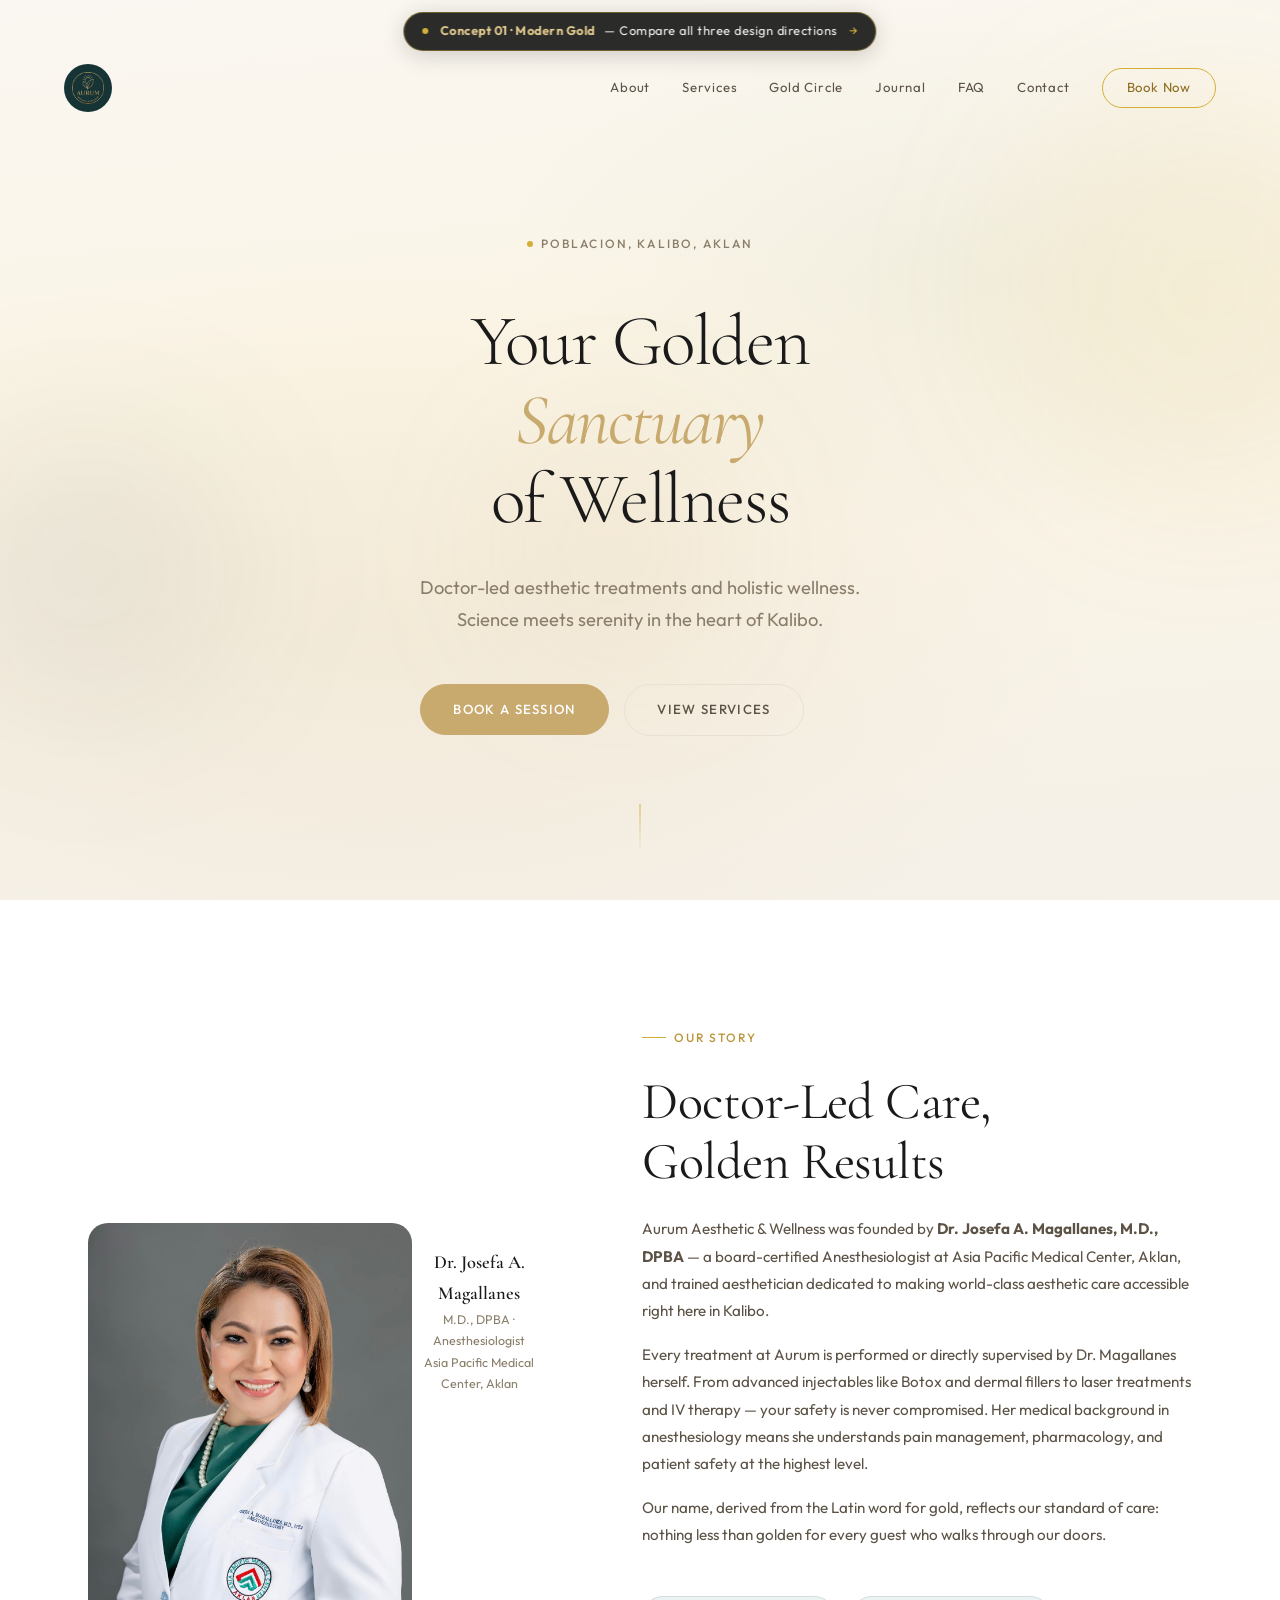
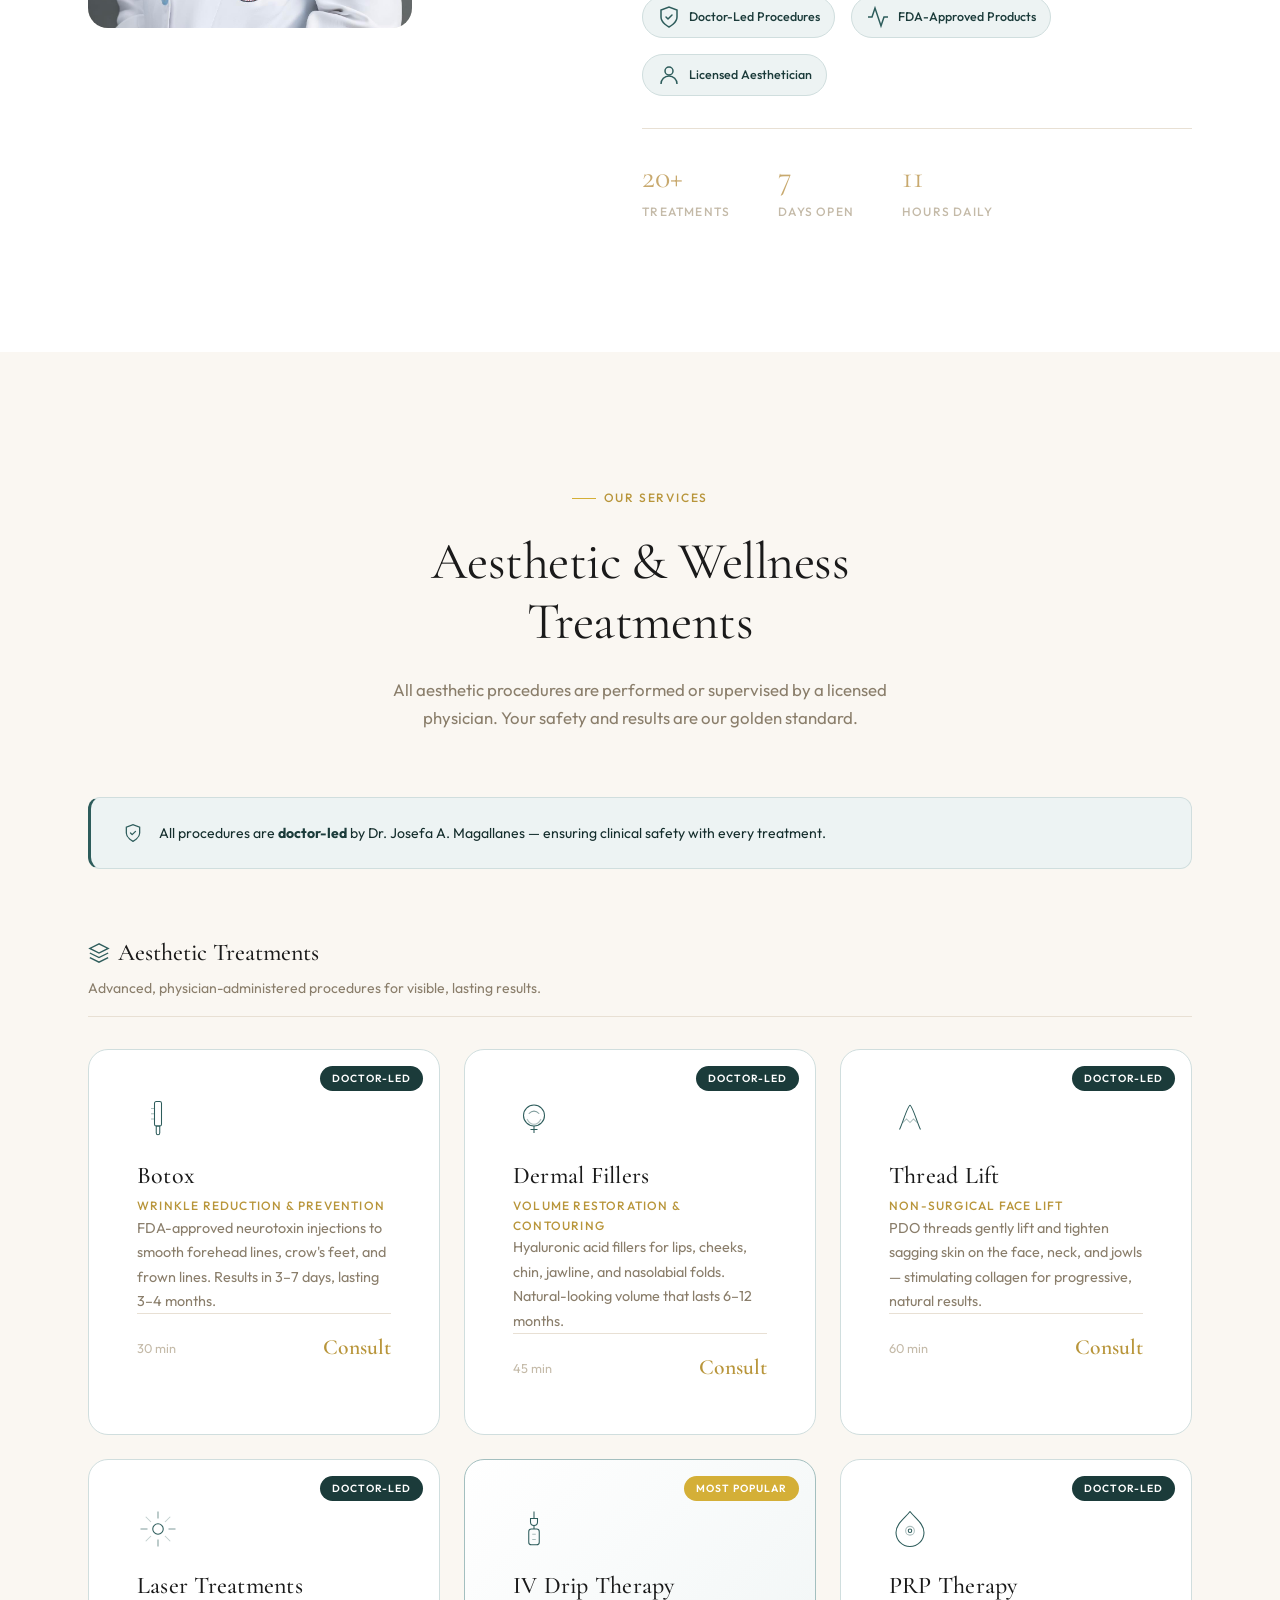
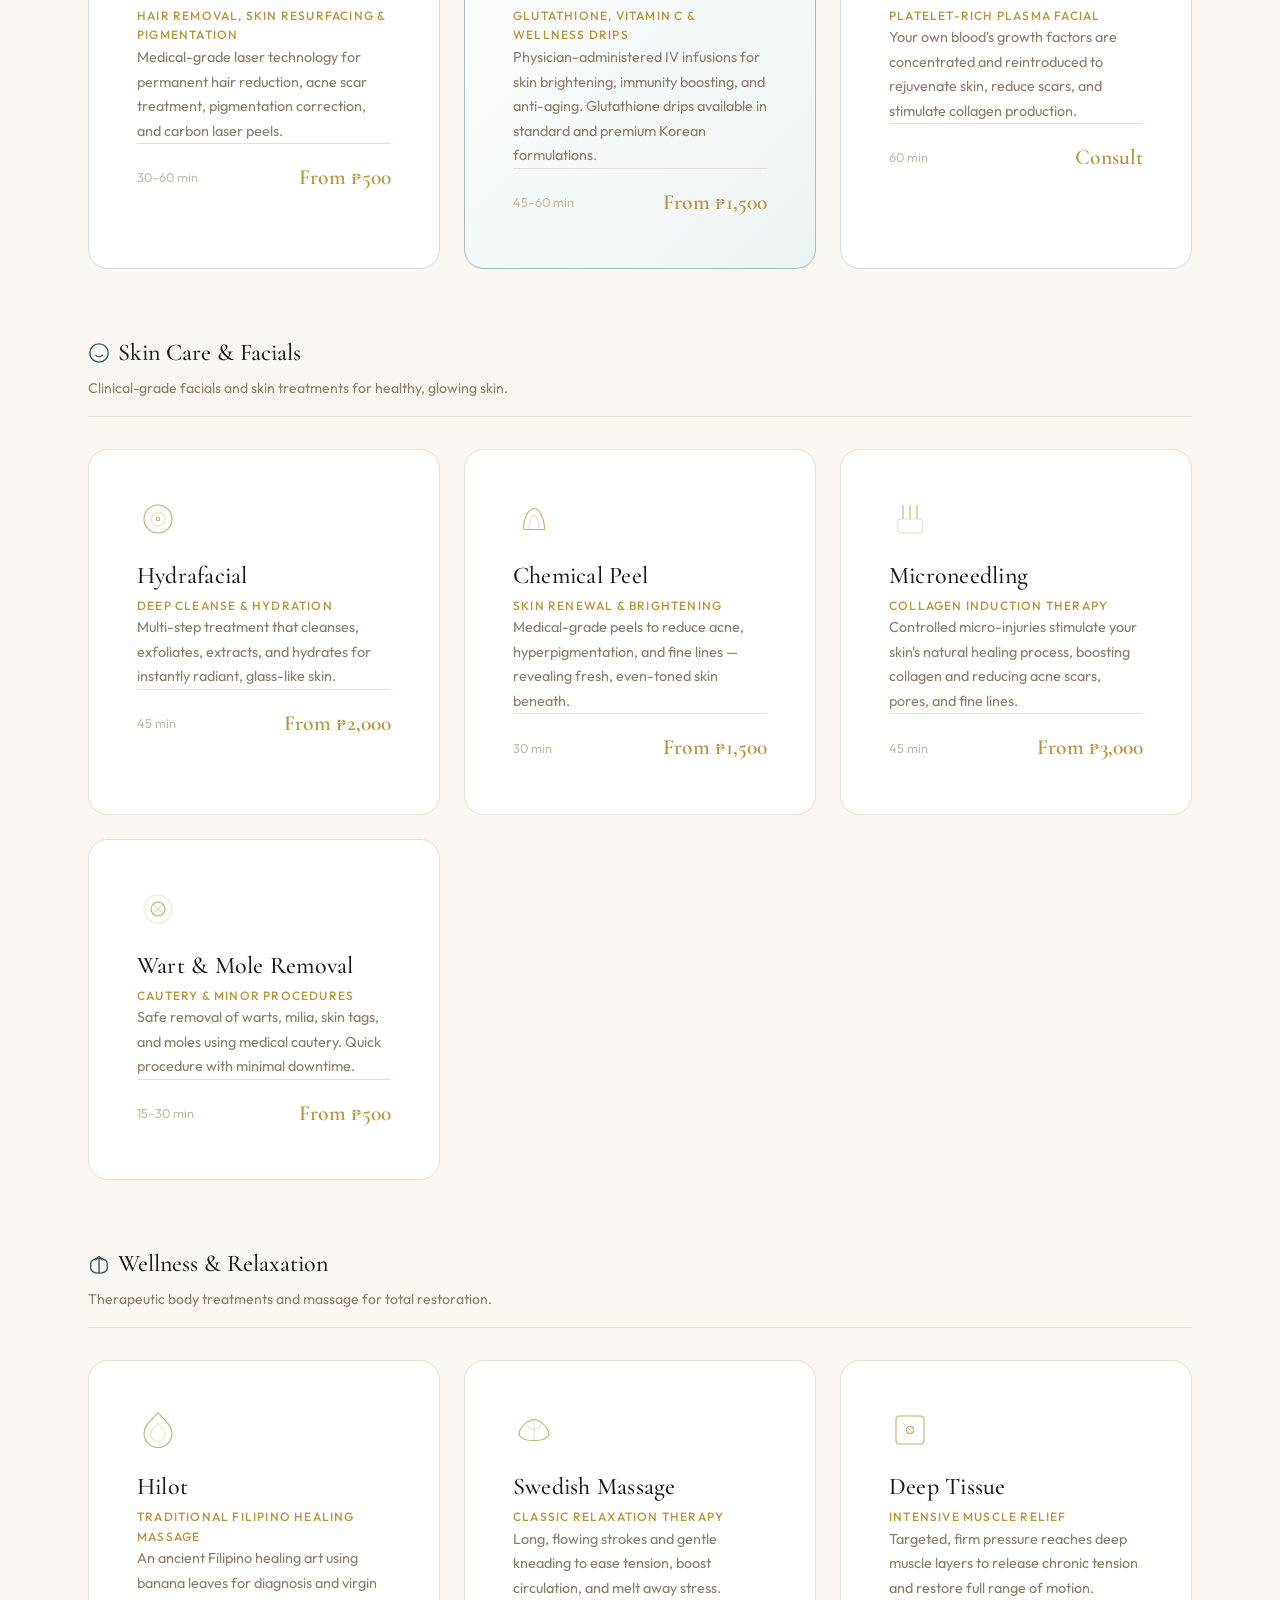
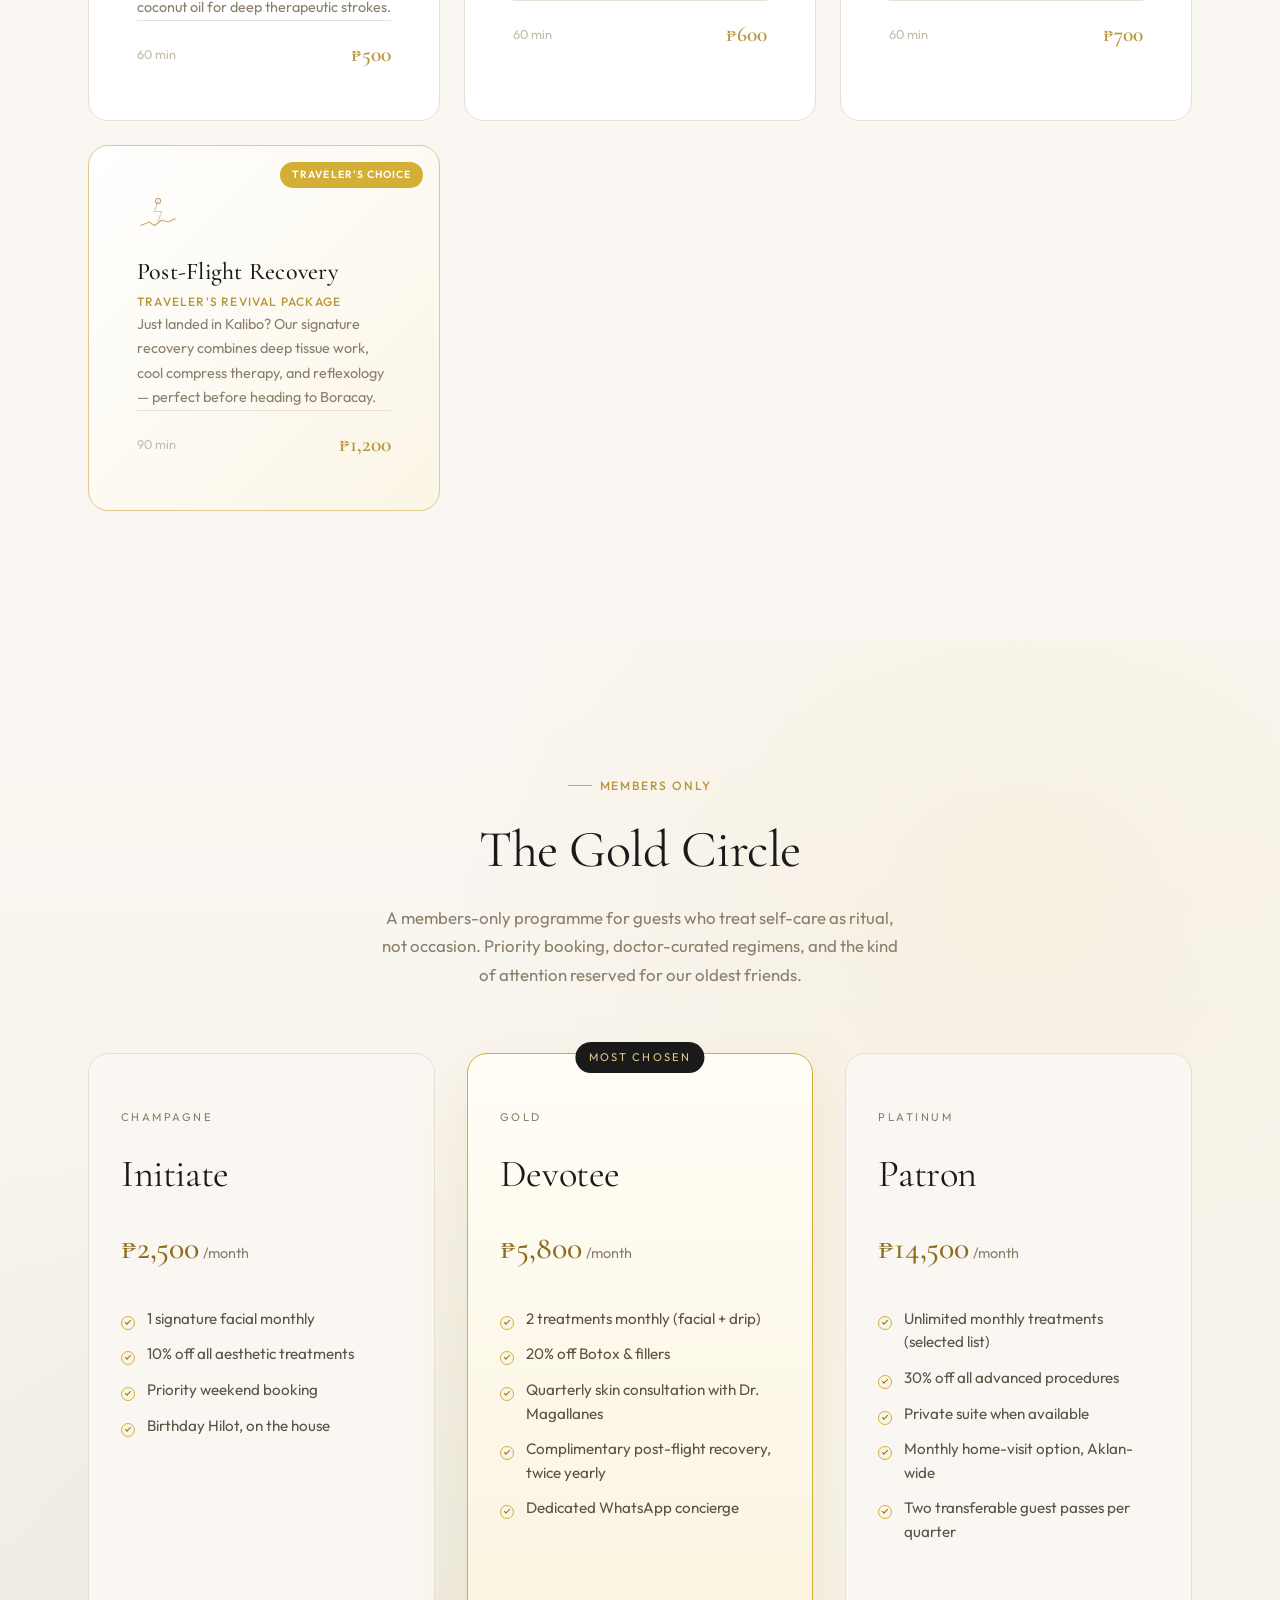
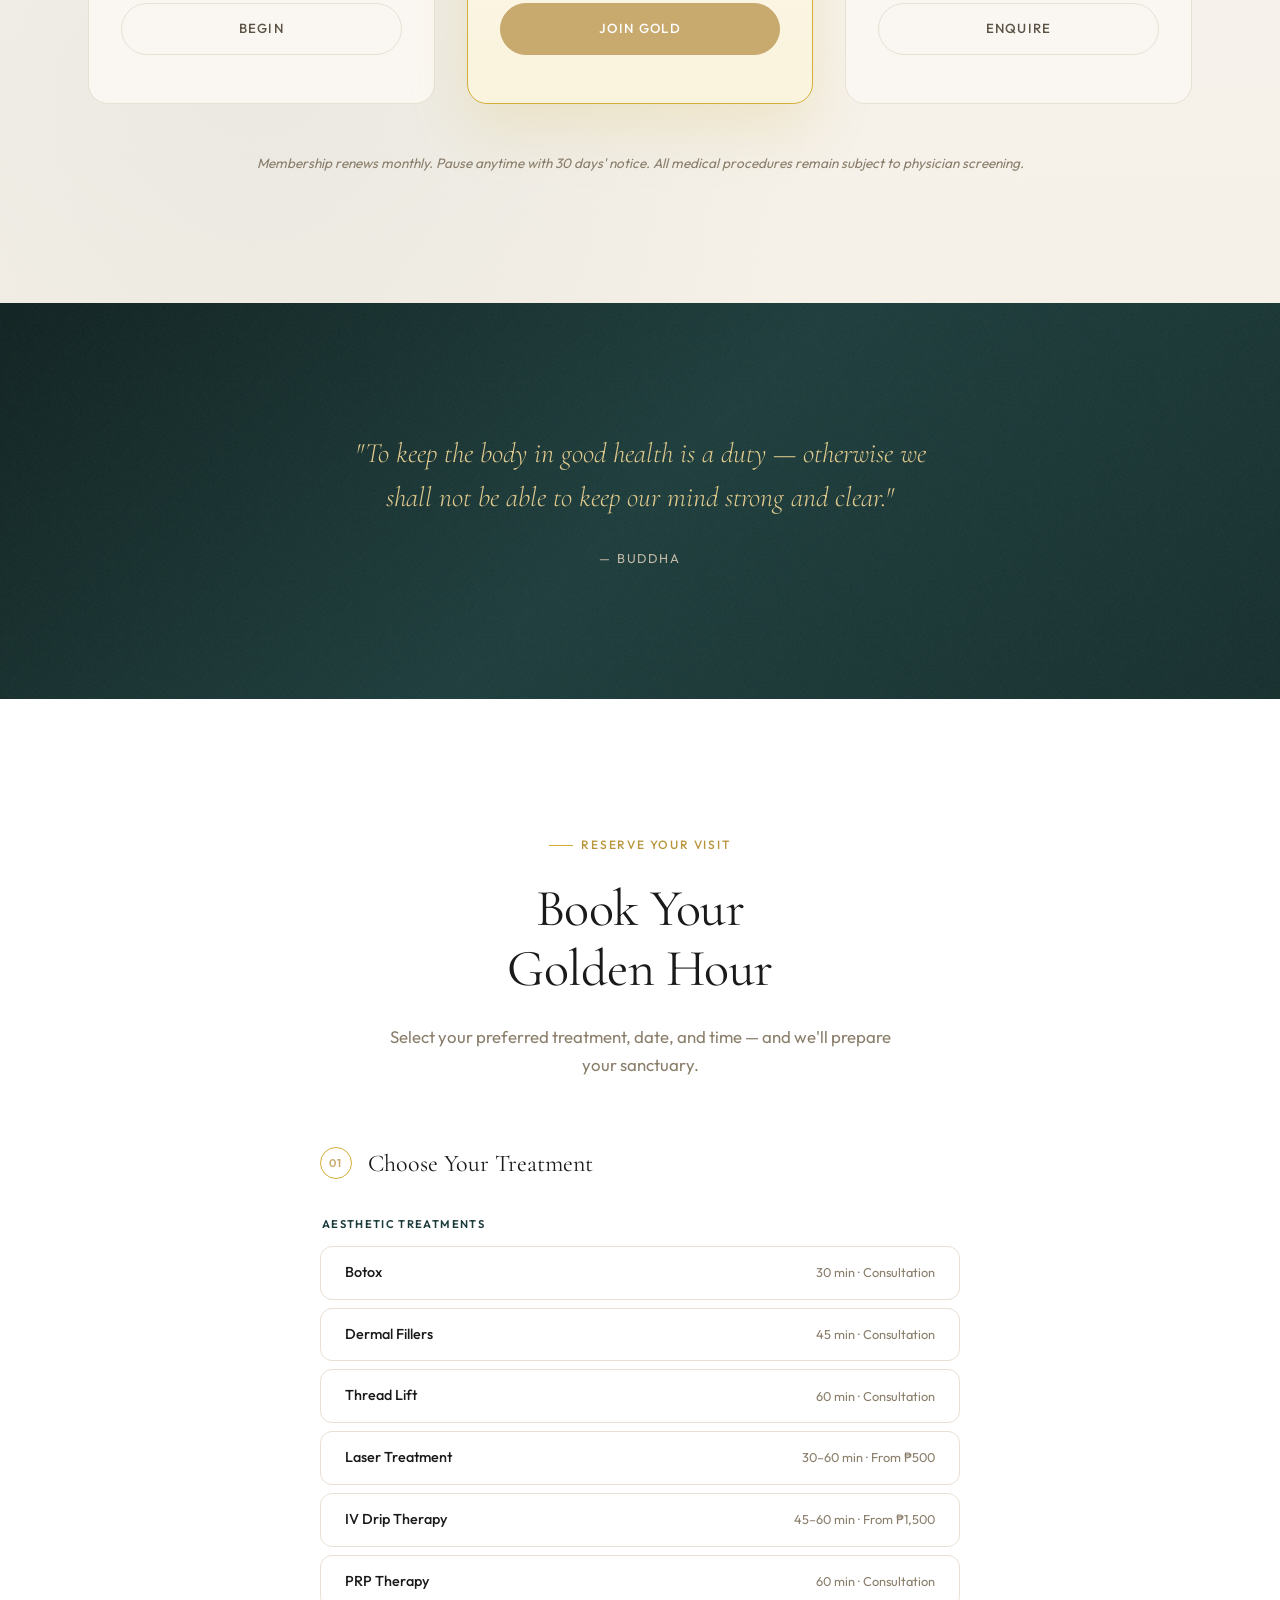
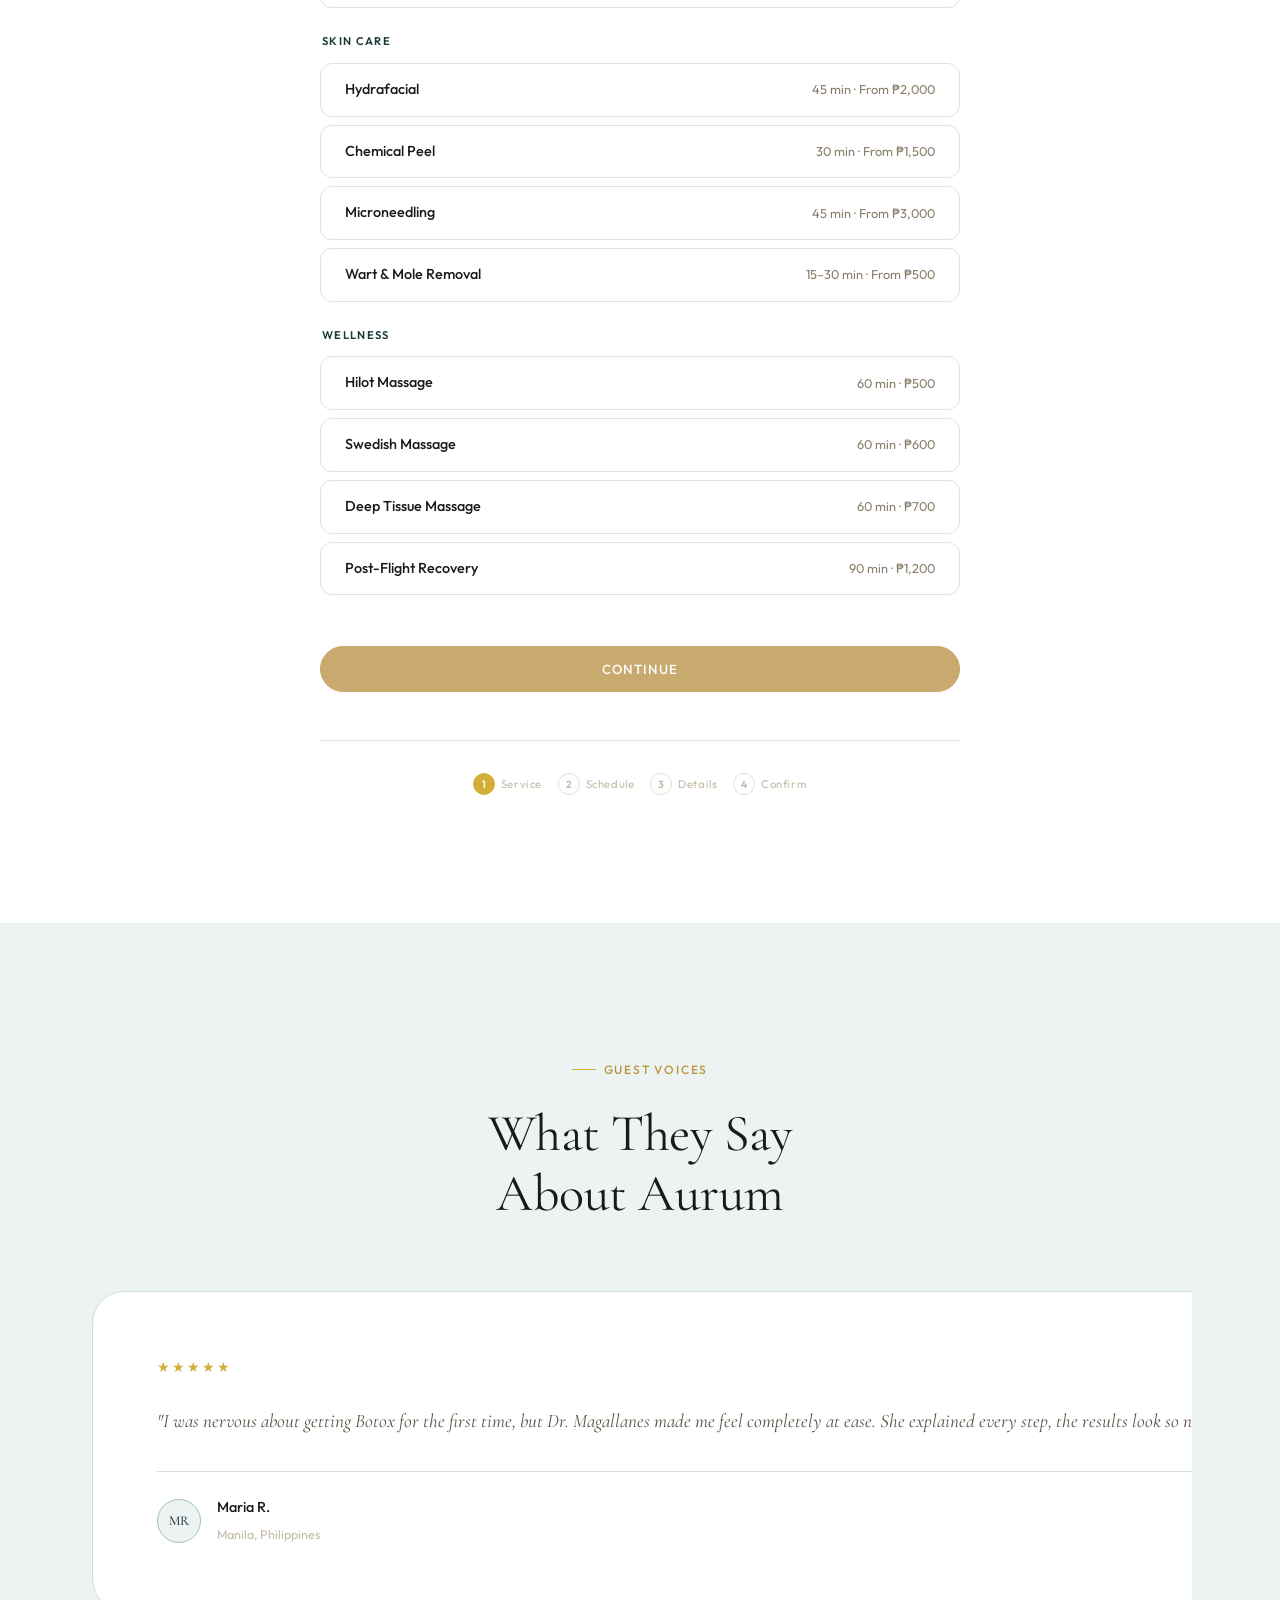
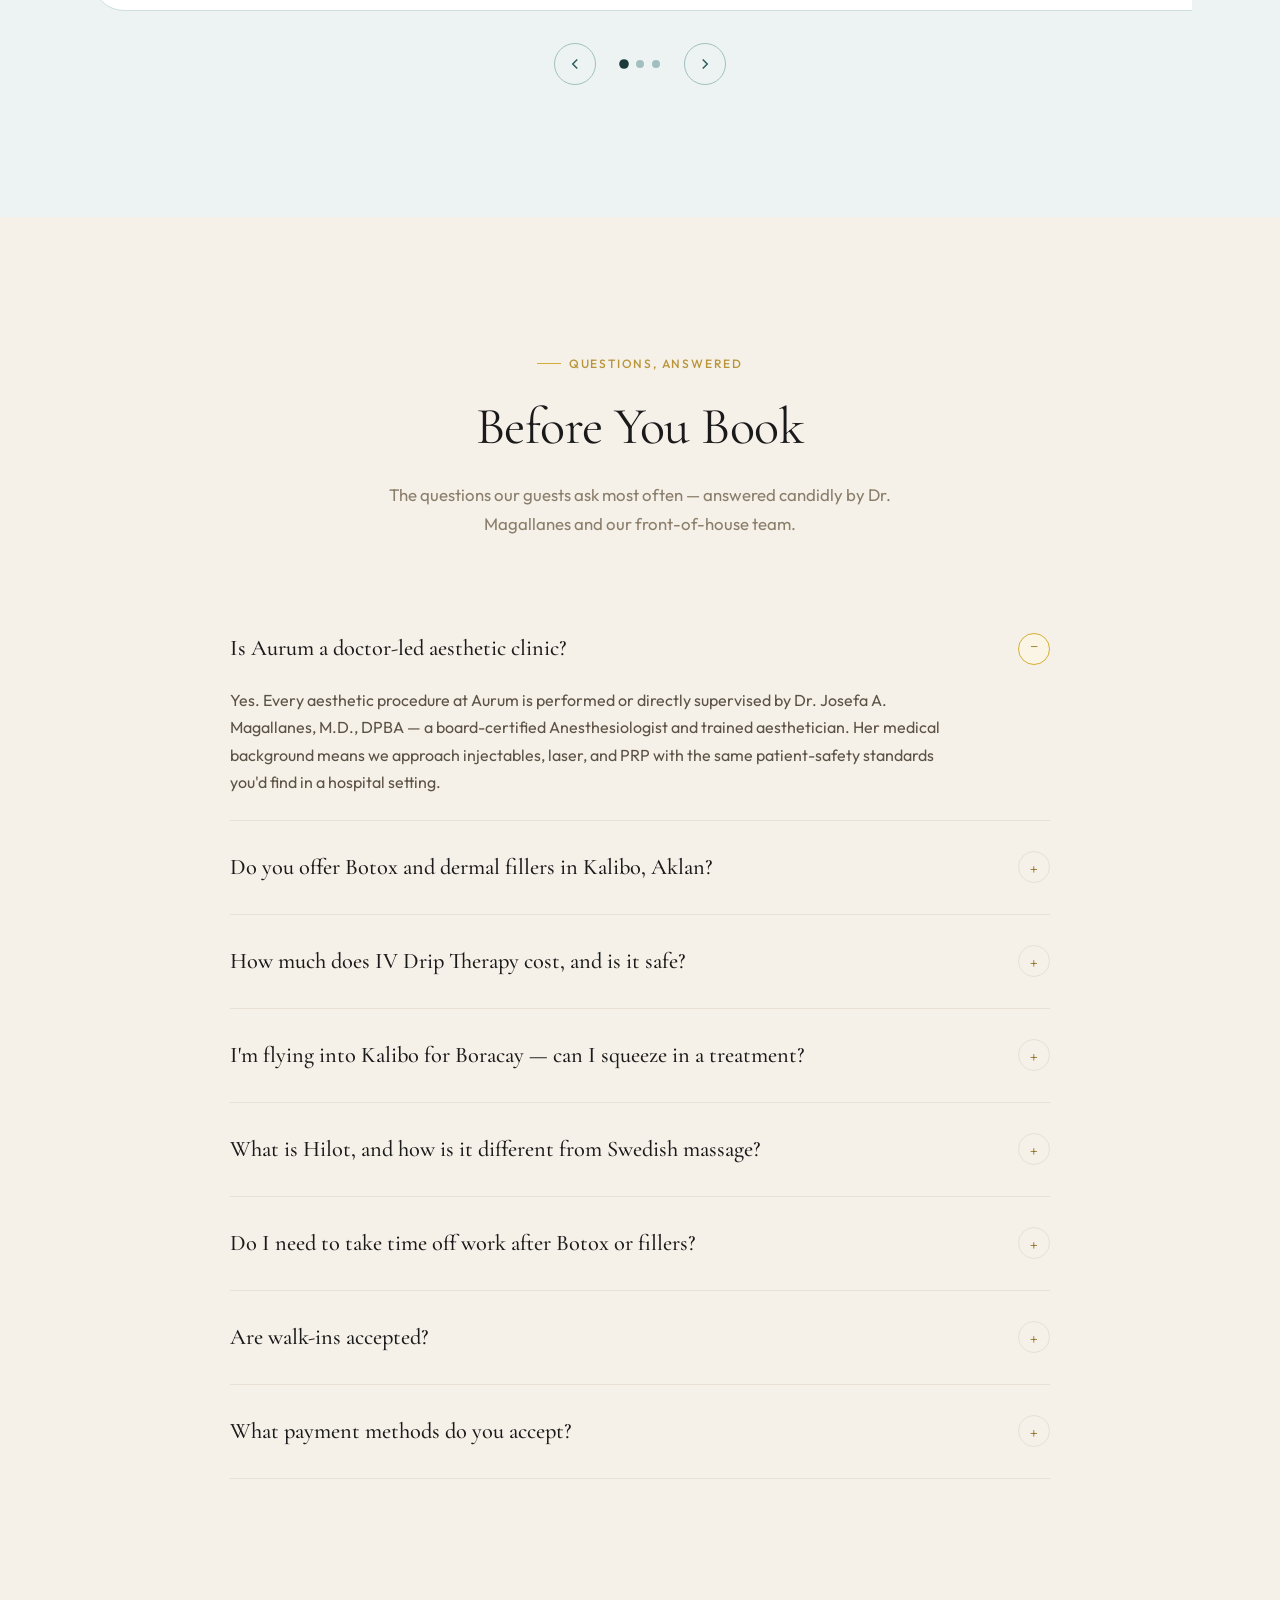
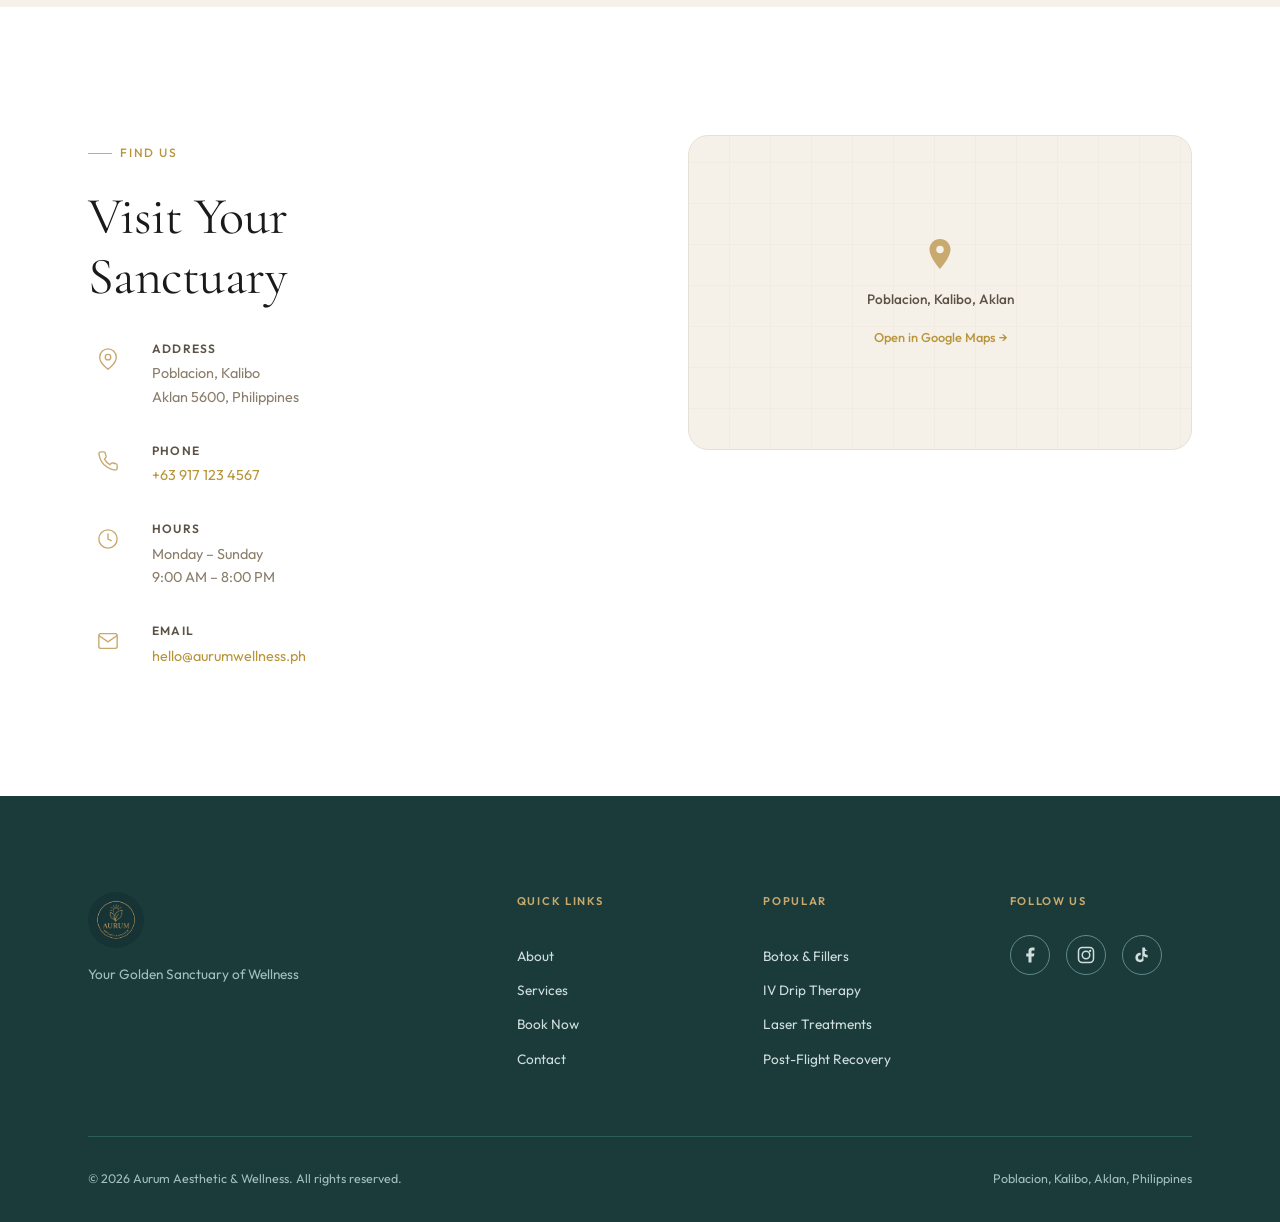
==== commit 920eb887: "Add three premium concepts, admin dashboard, journal & SEO/AEO infrastructure Three distinct design " ====
--- a/index.html
+++ b/index.html
@@ -3,12 +3,163 @@
 <head>
   <meta charset="UTF-8">
   <meta name="viewport" content="width=device-width, initial-scale=1.0">
-  <title>Aurum Aesthetic & Wellness — Your Golden Sanctuary of Wellness | Kalibo, Aklan</title>
-  <meta name="description" content="Aurum Aesthetic & Wellness offers premium spa treatments, aesthetic services, and traditional Filipino healing in the heart of Poblacion, Kalibo, Aklan. Book your golden sanctuary experience today.">
+  <title>Aurum Aesthetic & Wellness — Doctor-Led Botox, Fillers & IV Drip in Kalibo, Aklan</title>
+  <meta name="description" content="Doctor-led aesthetic clinic in Poblacion, Kalibo, Aklan. Botox, dermal fillers, IV drip therapy, laser, and traditional Hilot — performed by Dr. Josefa A. Magallanes, M.D., DPBA. Book your consultation today.">
+  <meta name="keywords" content="aesthetic clinic Kalibo, Botox Aklan, dermal fillers Aklan, IV drip Kalibo, doctor-led aesthetics Philippines, Hilot massage Aklan, laser hair removal Kalibo, Boracay post-flight recovery, Dr. Josefa Magallanes">
+  <meta name="author" content="Aurum Aesthetic & Wellness">
+  <meta name="robots" content="index, follow, max-image-preview:large">
+  <meta name="theme-color" content="#c9a961">
+  <link rel="canonical" href="https://aurumwellness.ph/">
+
+  <!-- OpenGraph -->
+  <meta property="og:type" content="website">
+  <meta property="og:site_name" content="Aurum Aesthetic & Wellness">
+  <meta property="og:title" content="Aurum Aesthetic & Wellness — Doctor-Led Aesthetics in Kalibo, Aklan">
+  <meta property="og:description" content="Doctor-led Botox, fillers, IV drip therapy, and traditional Filipino healing in Poblacion, Kalibo. Your golden sanctuary of wellness.">
+  <meta property="og:image" content="https://aurumwellness.ph/594860053_122094583089159395_8352053032821069602_n.jpg">
+  <meta property="og:url" content="https://aurumwellness.ph/">
+  <meta property="og:locale" content="en_PH">
+
+  <!-- Twitter -->
+  <meta name="twitter:card" content="summary_large_image">
+  <meta name="twitter:title" content="Aurum Aesthetic & Wellness — Kalibo, Aklan">
+  <meta name="twitter:description" content="Doctor-led aesthetic treatments and holistic wellness in Poblacion, Kalibo, Aklan.">
+  <meta name="twitter:image" content="https://aurumwellness.ph/594860053_122094583089159395_8352053032821069602_n.jpg">
+
   <link rel="preconnect" href="https://fonts.googleapis.com">
   <link rel="preconnect" href="https://fonts.gstatic.com" crossorigin>
   <link href="https://fonts.googleapis.com/css2?family=Cormorant+Garamond:ital,wght@0,300;0,400;0,500;0,600;0,700;1,300;1,400;1,500&family=Outfit:wght@300;400;500;600&display=swap" rel="stylesheet">
   <link rel="stylesheet" href="styles.css">
+
+  <!-- Schema.org JSON-LD -->
+  <script type="application/ld+json">
+  {
+    "@context": "https://schema.org",
+    "@graph": [
+      {
+        "@type": "MedicalBusiness",
+        "@id": "https://aurumwellness.ph/#business",
+        "name": "Aurum Aesthetic & Wellness",
+        "alternateName": "Aurum Wellness Clinic",
+        "description": "Doctor-led aesthetic clinic and wellness sanctuary in Poblacion, Kalibo, Aklan. Specializing in Botox, dermal fillers, IV drip therapy, laser treatments, and traditional Filipino Hilot.",
+        "url": "https://aurumwellness.ph/",
+        "logo": "https://aurumwellness.ph/594860053_122094583089159395_8352053032821069602_n.jpg",
+        "image": "https://aurumwellness.ph/594860053_122094583089159395_8352053032821069602_n.jpg",
+        "priceRange": "₱₱-₱₱₱",
+        "telephone": "+63-917-123-4567",
+        "email": "hello@aurumwellness.ph",
+        "address": {
+          "@type": "PostalAddress",
+          "streetAddress": "Poblacion",
+          "addressLocality": "Kalibo",
+          "addressRegion": "Aklan",
+          "postalCode": "5600",
+          "addressCountry": "PH"
+        },
+        "geo": {
+          "@type": "GeoCoordinates",
+          "latitude": "11.7080",
+          "longitude": "122.3654"
+        },
+        "openingHoursSpecification": [{
+          "@type": "OpeningHoursSpecification",
+          "dayOfWeek": ["Monday","Tuesday","Wednesday","Thursday","Friday","Saturday","Sunday"],
+          "opens": "09:00",
+          "closes": "20:00"
+        }],
+        "sameAs": [
+          "https://www.facebook.com/aurumwellness.ph",
+          "https://www.instagram.com/aurumwellness.ph"
+        ],
+        "areaServed": [
+          {"@type":"City","name":"Kalibo"},
+          {"@type":"City","name":"Boracay"},
+          {"@type":"AdministrativeArea","name":"Aklan"}
+        ],
+        "medicalSpecialty": ["CosmeticDermatology","PlasticSurgery","PreventiveMedicine"],
+        "founder": { "@id": "https://aurumwellness.ph/#founder" },
+        "aggregateRating": {
+          "@type": "AggregateRating",
+          "ratingValue": "4.9",
+          "reviewCount": "127",
+          "bestRating": "5"
+        }
+      },
+      {
+        "@type": "Physician",
+        "@id": "https://aurumwellness.ph/#founder",
+        "name": "Dr. Josefa A. Magallanes",
+        "honorificSuffix": "M.D., DPBA",
+        "jobTitle": "Founder & Medical Director",
+        "medicalSpecialty": ["Anesthesia","CosmeticDermatology"],
+        "memberOf": "Asia Pacific Medical Center, Aklan",
+        "worksFor": { "@id": "https://aurumwellness.ph/#business" }
+      },
+      {
+        "@type": "WebSite",
+        "@id": "https://aurumwellness.ph/#website",
+        "url": "https://aurumwellness.ph/",
+        "name": "Aurum Aesthetic & Wellness",
+        "publisher": { "@id": "https://aurumwellness.ph/#business" },
+        "inLanguage": "en-PH"
+      },
+      {
+        "@type": "FAQPage",
+        "@id": "https://aurumwellness.ph/#faq",
+        "mainEntity": [
+          {
+            "@type": "Question",
+            "name": "Is Aurum a doctor-led aesthetic clinic?",
+            "acceptedAnswer": {
+              "@type": "Answer",
+              "text": "Yes. Every aesthetic procedure at Aurum is performed or directly supervised by Dr. Josefa A. Magallanes, M.D., DPBA — a board-certified Anesthesiologist and trained aesthetician. This is what separates Aurum from cosmetic spas in the area."
+            }
+          },
+          {
+            "@type": "Question",
+            "name": "Do you offer Botox and dermal fillers in Kalibo, Aklan?",
+            "acceptedAnswer": {
+              "@type": "Answer",
+              "text": "Yes. We offer FDA-approved Botox for wrinkle reduction and hyaluronic-acid dermal fillers for lips, cheeks, chin, jawline, and nasolabial folds. All injections are administered by Dr. Magallanes herself in our Poblacion, Kalibo clinic."
+            }
+          },
+          {
+            "@type": "Question",
+            "name": "How much does IV Drip Therapy cost?",
+            "acceptedAnswer": {
+              "@type": "Answer",
+              "text": "Our physician-administered IV drips start at ₱1,500. Standard Glutathione, Vitamin C, and immunity drips are available, with premium Korean glutathione formulations on request. A short medical screening is conducted before every drip for safety."
+            }
+          },
+          {
+            "@type": "Question",
+            "name": "Can I get treatment before flying to Boracay?",
+            "acceptedAnswer": {
+              "@type": "Answer",
+              "text": "Absolutely. Many travelers stop in for our Post-Flight Recovery package (₱1,200, 90 minutes) or a Hydrafacial before heading to Boracay. We're 5 minutes from Kalibo Airport and open daily 9 AM–8 PM, including weekends."
+            }
+          },
+          {
+            "@type": "Question",
+            "name": "What is Hilot and is it safe?",
+            "acceptedAnswer": {
+              "@type": "Answer",
+              "text": "Hilot is a traditional Filipino healing massage using banana leaves for diagnosis and virgin coconut oil for therapeutic strokes. At Aurum, it is performed by trained therapists in a clinical-grade environment — combining heritage healing with hygiene standards you'd expect from a medical clinic."
+            }
+          },
+          {
+            "@type": "Question",
+            "name": "Are walk-ins accepted?",
+            "acceptedAnswer": {
+              "@type": "Answer",
+              "text": "Walk-ins are welcome subject to availability, but we strongly recommend booking online — especially for doctor-led procedures (Botox, fillers, thread lift, PRP) which require a brief consultation slot."
+            }
+          }
+        ]
+      }
+    ]
+  }
+  </script>
 </head>
 <body>
 
@@ -19,6 +170,13 @@
       <span class="preloader-text">Aurum</span>
     </div>
   </div>
+
+  <!-- Concept switcher banner -->
+  <a href="iterations.html" class="concept-banner" aria-label="View other design concepts">
+    <span class="concept-banner-pulse"></span>
+    <span class="concept-banner-text"><strong>Concept 01 · Modern Gold</strong> — Compare all three design directions</span>
+    <span class="concept-banner-arrow">→</span>
+  </a>
 
   <!-- Header -->
   <header class="header" id="header">
@@ -29,7 +187,9 @@
       <nav class="nav" id="nav" aria-label="Main navigation">
         <a href="#about" class="nav-link">About</a>
         <a href="#services" class="nav-link">Services</a>
-        <a href="#testimonials" class="nav-link">Reviews</a>
+        <a href="#membership" class="nav-link">Gold Circle</a>
+        <a href="journal/" class="nav-link">Journal</a>
+        <a href="#faq" class="nav-link">FAQ</a>
         <a href="#contact" class="nav-link">Contact</a>
         <a href="#booking" class="nav-link nav-cta">Book Now</a>
       </nav>
@@ -46,8 +206,11 @@
     <nav class="mobile-nav-inner" aria-label="Mobile navigation">
       <a href="#about" class="mobile-nav-link">About</a>
       <a href="#services" class="mobile-nav-link">Services</a>
-      <a href="#testimonials" class="mobile-nav-link">Reviews</a>
+      <a href="#membership" class="mobile-nav-link">Gold Circle</a>
+      <a href="journal/" class="mobile-nav-link">Journal</a>
+      <a href="#faq" class="mobile-nav-link">FAQ</a>
       <a href="#contact" class="mobile-nav-link">Contact</a>
+      <a href="iterations.html" class="mobile-nav-link">View Concepts</a>
       <a href="#booking" class="mobile-nav-link mobile-nav-cta">Book Your Session</a>
     </nav>
     <div class="mobile-nav-footer">
@@ -481,6 +644,65 @@
             <button class="service-card-book" data-book="post-flight" aria-label="Book Post-Flight Recovery">Book →</button>
           </div>
         </div>
+      </div>
+    </section>
+
+    <!-- Gold Circle Membership -->
+    <section class="membership" id="membership">
+      <div class="container">
+        <div class="section-header scroll-reveal">
+          <span class="section-tag">Members Only</span>
+          <h2 class="section-title">The Gold Circle</h2>
+          <p class="section-desc">A members-only programme for guests who treat self-care as ritual, not occasion. Priority booking, doctor-curated regimens, and the kind of attention reserved for our oldest friends.</p>
+        </div>
+        <div class="membership-grid">
+          <article class="membership-card scroll-reveal">
+            <header class="membership-card-head">
+              <span class="membership-tier">Champagne</span>
+              <h3 class="membership-name">Initiate</h3>
+              <p class="membership-price"><strong>₱2,500</strong><span>/month</span></p>
+            </header>
+            <ul class="membership-perks">
+              <li>1 signature facial monthly</li>
+              <li>10% off all aesthetic treatments</li>
+              <li>Priority weekend booking</li>
+              <li>Birthday Hilot, on the house</li>
+            </ul>
+            <a href="#booking" class="btn btn--ghost membership-cta">Begin</a>
+          </article>
+          <article class="membership-card membership-card--featured scroll-reveal">
+            <span class="membership-card-badge">Most Chosen</span>
+            <header class="membership-card-head">
+              <span class="membership-tier">Gold</span>
+              <h3 class="membership-name">Devotee</h3>
+              <p class="membership-price"><strong>₱5,800</strong><span>/month</span></p>
+            </header>
+            <ul class="membership-perks">
+              <li>2 treatments monthly (facial + drip)</li>
+              <li>20% off Botox & fillers</li>
+              <li>Quarterly skin consultation with Dr. Magallanes</li>
+              <li>Complimentary post-flight recovery, twice yearly</li>
+              <li>Dedicated WhatsApp concierge</li>
+            </ul>
+            <a href="#booking" class="btn btn--primary membership-cta">Join Gold</a>
+          </article>
+          <article class="membership-card scroll-reveal">
+            <header class="membership-card-head">
+              <span class="membership-tier">Platinum</span>
+              <h3 class="membership-name">Patron</h3>
+              <p class="membership-price"><strong>₱14,500</strong><span>/month</span></p>
+            </header>
+            <ul class="membership-perks">
+              <li>Unlimited monthly treatments (selected list)</li>
+              <li>30% off all advanced procedures</li>
+              <li>Private suite when available</li>
+              <li>Monthly home-visit option, Aklan-wide</li>
+              <li>Two transferable guest passes per quarter</li>
+            </ul>
+            <a href="#contact" class="btn btn--ghost membership-cta">Enquire</a>
+          </article>
+        </div>
+        <p class="membership-fineprint scroll-reveal">Membership renews monthly. Pause anytime with 30 days' notice. All medical procedures remain subject to physician screening.</p>
       </div>
     </section>
 
@@ -830,6 +1052,51 @@
       </div>
     </section>
 
+    <!-- FAQ -->
+    <section class="faq" id="faq">
+      <div class="container">
+        <div class="section-header scroll-reveal">
+          <span class="section-tag">Questions, Answered</span>
+          <h2 class="section-title">Before You Book</h2>
+          <p class="section-desc">The questions our guests ask most often — answered candidly by Dr. Magallanes and our front-of-house team.</p>
+        </div>
+        <div class="faq-list scroll-reveal">
+          <details class="faq-item" open>
+            <summary>Is Aurum a doctor-led aesthetic clinic?</summary>
+            <p>Yes. Every aesthetic procedure at Aurum is performed or directly supervised by Dr. Josefa A. Magallanes, M.D., DPBA — a board-certified Anesthesiologist and trained aesthetician. Her medical background means we approach injectables, laser, and PRP with the same patient-safety standards you'd find in a hospital setting.</p>
+          </details>
+          <details class="faq-item">
+            <summary>Do you offer Botox and dermal fillers in Kalibo, Aklan?</summary>
+            <p>Yes — FDA-approved Botox for forehead lines, crow's feet, and frown lines, and hyaluronic-acid dermal fillers for lips, cheeks, chin, jawline, and nasolabial folds. All injections are performed by Dr. Magallanes herself, after a complimentary consultation to map a plan that suits your face.</p>
+          </details>
+          <details class="faq-item">
+            <summary>How much does IV Drip Therapy cost, and is it safe?</summary>
+            <p>Drips start at ₱1,500. Standard Glutathione, Vitamin C, and immunity drips are available, with premium Korean glutathione formulations on request. Every drip begins with a brief medical screening — vitals, allergy review, medication check — and is administered by trained staff under physician oversight.</p>
+          </details>
+          <details class="faq-item">
+            <summary>I'm flying into Kalibo for Boracay — can I squeeze in a treatment?</summary>
+            <p>Absolutely. We're a five-minute drive from Kalibo Airport and open daily 9 AM – 8 PM, weekends included. Travelers most often book the Post-Flight Recovery package (₱1,200, 90 minutes) or a Hydrafacial before the ferry. Tell us your flight time when booking and we'll hold a window.</p>
+          </details>
+          <details class="faq-item">
+            <summary>What is Hilot, and how is it different from Swedish massage?</summary>
+            <p>Hilot is a traditional Filipino healing art that uses banana leaves placed on the body for diagnosis (cooler areas indicate tension or imbalance) and virgin coconut oil for warm, therapeutic strokes. Where Swedish massage is rhythmic and broadly relaxing, Hilot is diagnostic and intuitive — a heritage practice we honour at clinical-grade hygiene standards.</p>
+          </details>
+          <details class="faq-item">
+            <summary>Do I need to take time off work after Botox or fillers?</summary>
+            <p>No. Most guests return to work the same day. You may have small pinpoint marks at injection sites that resolve within an hour, and minor bruising is possible with fillers. Avoid strenuous exercise, alcohol, and lying flat for four hours after Botox to keep the product where Dr. Magallanes placed it.</p>
+          </details>
+          <details class="faq-item">
+            <summary>Are walk-ins accepted?</summary>
+            <p>Walk-ins are welcome subject to availability, but we recommend booking online — especially for doctor-led procedures, which require a consultation slot. Our online calendar shows live availability against existing appointments.</p>
+          </details>
+          <details class="faq-item">
+            <summary>What payment methods do you accept?</summary>
+            <p>Cash, GCash, Maya, and major credit/debit cards. Gold Circle members are billed monthly; package purchases can be split across two visits on request.</p>
+          </details>
+        </div>
+      </div>
+    </section>
+
     <!-- Contact -->
     <section class="contact" id="contact">
       <div class="container">
@@ -942,6 +1209,7 @@
     <span>Book</span>
   </a>
 
+  <script src="shared/booking-store.js"></script>
   <script src="script.js"></script>
 </body>
 </html>
--- a/styles.css
+++ b/styles.css
@@ -1231,6 +1231,28 @@
   outline-offset: 2px;
 }
 
+.booking-time-option--taken {
+  pointer-events: none;
+}
+.booking-time-option--taken span {
+  position: relative;
+  background: repeating-linear-gradient(135deg, transparent 0 6px, rgba(140,109,31,0.08) 6px 8px);
+  color: var(--stone) !important;
+  text-decoration: line-through;
+  border-color: var(--sand) !important;
+  cursor: not-allowed;
+}
+.booking-time-option--taken span::after {
+  content: 'Booked';
+  position: absolute;
+  top: 4px; right: 6px;
+  font-size: 0.55rem;
+  letter-spacing: 0.1em;
+  text-transform: uppercase;
+  color: var(--earth);
+  text-decoration: none;
+}
+
 /* Contact fields */
 .booking-fields {
   display: flex;
@@ -1930,3 +1952,254 @@
     font-size: 4.5rem;
   }
 }
+
+/* ============================================
+   CONCEPT SWITCHER BANNER
+   ============================================ */
+.concept-banner {
+  position: fixed;
+  top: 0;
+  left: 50%;
+  transform: translateX(-50%);
+  z-index: 200;
+  display: inline-flex;
+  align-items: center;
+  gap: 12px;
+  padding: 8px 18px;
+  margin-top: 12px;
+  background: rgba(26, 26, 26, 0.92);
+  backdrop-filter: blur(12px);
+  -webkit-backdrop-filter: blur(12px);
+  color: var(--cream);
+  text-decoration: none;
+  border-radius: var(--radius-full);
+  font-family: var(--font-body);
+  font-size: 0.78rem;
+  letter-spacing: 0.04em;
+  border: 1px solid rgba(212, 175, 55, 0.4);
+  transition: all var(--duration-normal) var(--ease-out);
+  white-space: nowrap;
+  box-shadow: 0 4px 24px rgba(0, 0, 0, 0.18);
+}
+.concept-banner:hover {
+  background: rgba(26, 26, 26, 1);
+  border-color: var(--gold-400);
+  transform: translateX(-50%) translateY(-1px);
+}
+.concept-banner-pulse {
+  width: 6px;
+  height: 6px;
+  border-radius: 50%;
+  background: var(--gold-400);
+  box-shadow: 0 0 0 0 rgba(212, 175, 55, 0.7);
+  animation: conceptPulse 2s infinite;
+}
+@keyframes conceptPulse {
+  0%   { box-shadow: 0 0 0 0 rgba(212, 175, 55, 0.7); }
+  70%  { box-shadow: 0 0 0 10px rgba(212, 175, 55, 0); }
+  100% { box-shadow: 0 0 0 0 rgba(212, 175, 55, 0); }
+}
+.concept-banner-text strong { color: var(--gold-300); margin-right: 6px; }
+.concept-banner-arrow { color: var(--gold-400); transition: transform var(--duration-fast); }
+.concept-banner:hover .concept-banner-arrow { transform: translateX(3px); }
+@media (max-width: 700px) {
+  .concept-banner { font-size: 0.7rem; padding: 7px 14px; }
+  .concept-banner-text strong { display: none; }
+}
+
+/* push header below banner */
+.header { margin-top: 40px; }
+@media (max-width: 700px) { .header { margin-top: 36px; } }
+
+/* ============================================
+   GOLD CIRCLE MEMBERSHIP
+   ============================================ */
+.membership {
+  padding: var(--space-5xl) 0;
+  background: linear-gradient(180deg, var(--cream) 0%, var(--ivory) 100%);
+  position: relative;
+}
+.membership::before {
+  content: '';
+  position: absolute;
+  inset: 0;
+  background-image:
+    radial-gradient(circle at 80% 20%, rgba(212, 175, 55, 0.08), transparent 40%),
+    radial-gradient(circle at 20% 80%, rgba(43, 92, 91, 0.06), transparent 40%);
+  pointer-events: none;
+}
+.membership > .container { position: relative; }
+.membership-grid {
+  display: grid;
+  grid-template-columns: 1fr;
+  gap: var(--space-xl);
+  margin-top: var(--space-3xl);
+}
+@media (min-width: 768px) {
+  .membership-grid { grid-template-columns: repeat(3, 1fr); }
+}
+.membership-card {
+  position: relative;
+  background: var(--cream);
+  border: 1px solid var(--sand);
+  border-radius: var(--radius-lg);
+  padding: var(--space-2xl) var(--space-xl);
+  display: flex;
+  flex-direction: column;
+  transition: all var(--duration-normal) var(--ease-out);
+}
+.membership-card:hover {
+  transform: translateY(-4px);
+  border-color: var(--gold-400);
+  box-shadow: 0 24px 60px rgba(212, 175, 55, 0.12);
+}
+.membership-card--featured {
+  background: linear-gradient(180deg, #FFFDF6 0%, #FAF3DD 100%);
+  border-color: var(--gold-400);
+  box-shadow: 0 24px 60px rgba(212, 175, 55, 0.18);
+  transform: translateY(-8px);
+}
+@media (max-width: 767px) { .membership-card--featured { transform: none; } }
+.membership-card-badge {
+  position: absolute;
+  top: -12px; left: 50%;
+  transform: translateX(-50%);
+  background: var(--ink);
+  color: var(--gold-300);
+  font-family: var(--font-body);
+  font-size: 0.7rem;
+  letter-spacing: 0.18em;
+  text-transform: uppercase;
+  padding: 6px 14px;
+  border-radius: var(--radius-full);
+}
+.membership-card-head { margin-bottom: var(--space-xl); }
+.membership-tier {
+  display: inline-block;
+  font-family: var(--font-body);
+  font-size: 0.7rem;
+  letter-spacing: 0.22em;
+  text-transform: uppercase;
+  color: var(--earth);
+  margin-bottom: var(--space-md);
+}
+.membership-name {
+  font-family: var(--font-display);
+  font-size: 2.4rem;
+  font-weight: 400;
+  color: var(--ink);
+  letter-spacing: -0.01em;
+  margin: 0 0 var(--space-md);
+}
+.membership-price strong {
+  font-family: var(--font-display);
+  font-size: 2rem;
+  color: var(--gold-700);
+  font-weight: 500;
+}
+.membership-price span {
+  color: var(--earth);
+  font-size: 0.9rem;
+  margin-left: 4px;
+}
+.membership-perks {
+  list-style: none;
+  padding: 0;
+  margin: 0 0 var(--space-2xl);
+  flex: 1;
+}
+.membership-perks li {
+  position: relative;
+  padding-left: 26px;
+  margin-bottom: 12px;
+  color: var(--bark);
+  font-size: 0.95rem;
+  line-height: 1.55;
+}
+.membership-perks li::before {
+  content: '';
+  position: absolute;
+  left: 0; top: 9px;
+  width: 14px; height: 14px;
+  border-radius: 50%;
+  background: var(--gold-100);
+  border: 1.5px solid var(--gold-400);
+}
+.membership-perks li::after {
+  content: '';
+  position: absolute;
+  left: 4px; top: 13px;
+  width: 6px; height: 3px;
+  border-left: 1.5px solid var(--gold-700);
+  border-bottom: 1.5px solid var(--gold-700);
+  transform: rotate(-45deg);
+}
+.membership-cta {
+  align-self: stretch;
+  text-align: center;
+}
+.membership-fineprint {
+  text-align: center;
+  margin-top: var(--space-2xl);
+  font-size: 0.85rem;
+  color: var(--earth);
+  font-style: italic;
+}
+
+/* ============================================
+   FAQ
+   ============================================ */
+.faq {
+  padding: var(--space-5xl) 0;
+  background: var(--ivory);
+}
+.faq-list {
+  max-width: 820px;
+  margin: var(--space-3xl) auto 0;
+}
+.faq-item {
+  border-bottom: 1px solid var(--sand);
+  padding: var(--space-lg) 0;
+  transition: padding var(--duration-fast);
+}
+.faq-item summary {
+  cursor: pointer;
+  list-style: none;
+  display: flex;
+  justify-content: space-between;
+  align-items: center;
+  gap: var(--space-md);
+  font-family: var(--font-display);
+  font-size: 1.4rem;
+  color: var(--ink);
+  font-weight: 500;
+  padding: 4px 0;
+}
+.faq-item summary::-webkit-details-marker { display: none; }
+.faq-item summary::after {
+  content: '+';
+  flex-shrink: 0;
+  width: 32px; height: 32px;
+  border-radius: 50%;
+  border: 1px solid var(--sand);
+  display: grid;
+  place-items: center;
+  font-size: 1.2rem;
+  color: var(--gold-700);
+  transition: all var(--duration-fast);
+}
+.faq-item[open] summary::after {
+  content: '−';
+  background: var(--gold-100);
+  border-color: var(--gold-400);
+  transform: rotate(180deg);
+}
+.faq-item p {
+  margin: var(--space-md) 0 0;
+  color: var(--bark);
+  line-height: 1.7;
+  max-width: 720px;
+}
+@media (max-width: 700px) {
+  .faq-item summary { font-size: 1.1rem; }
+}
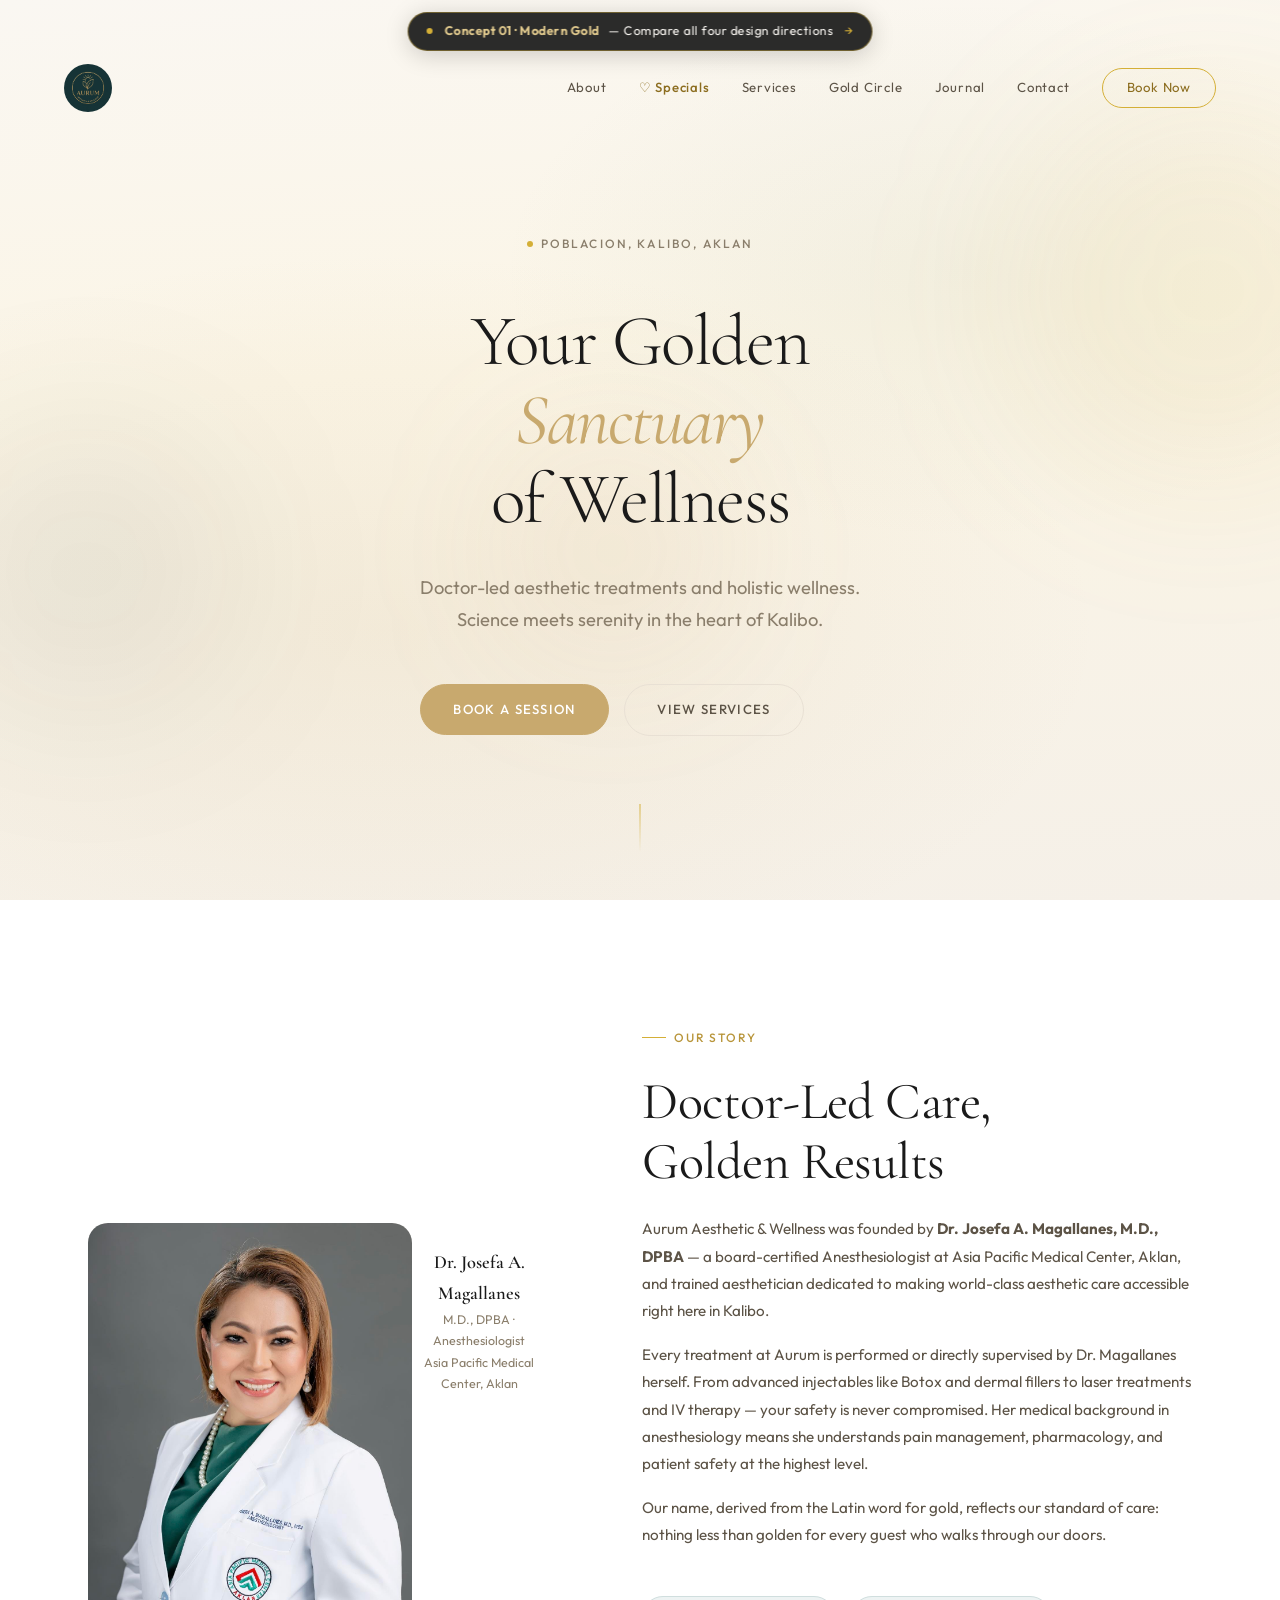
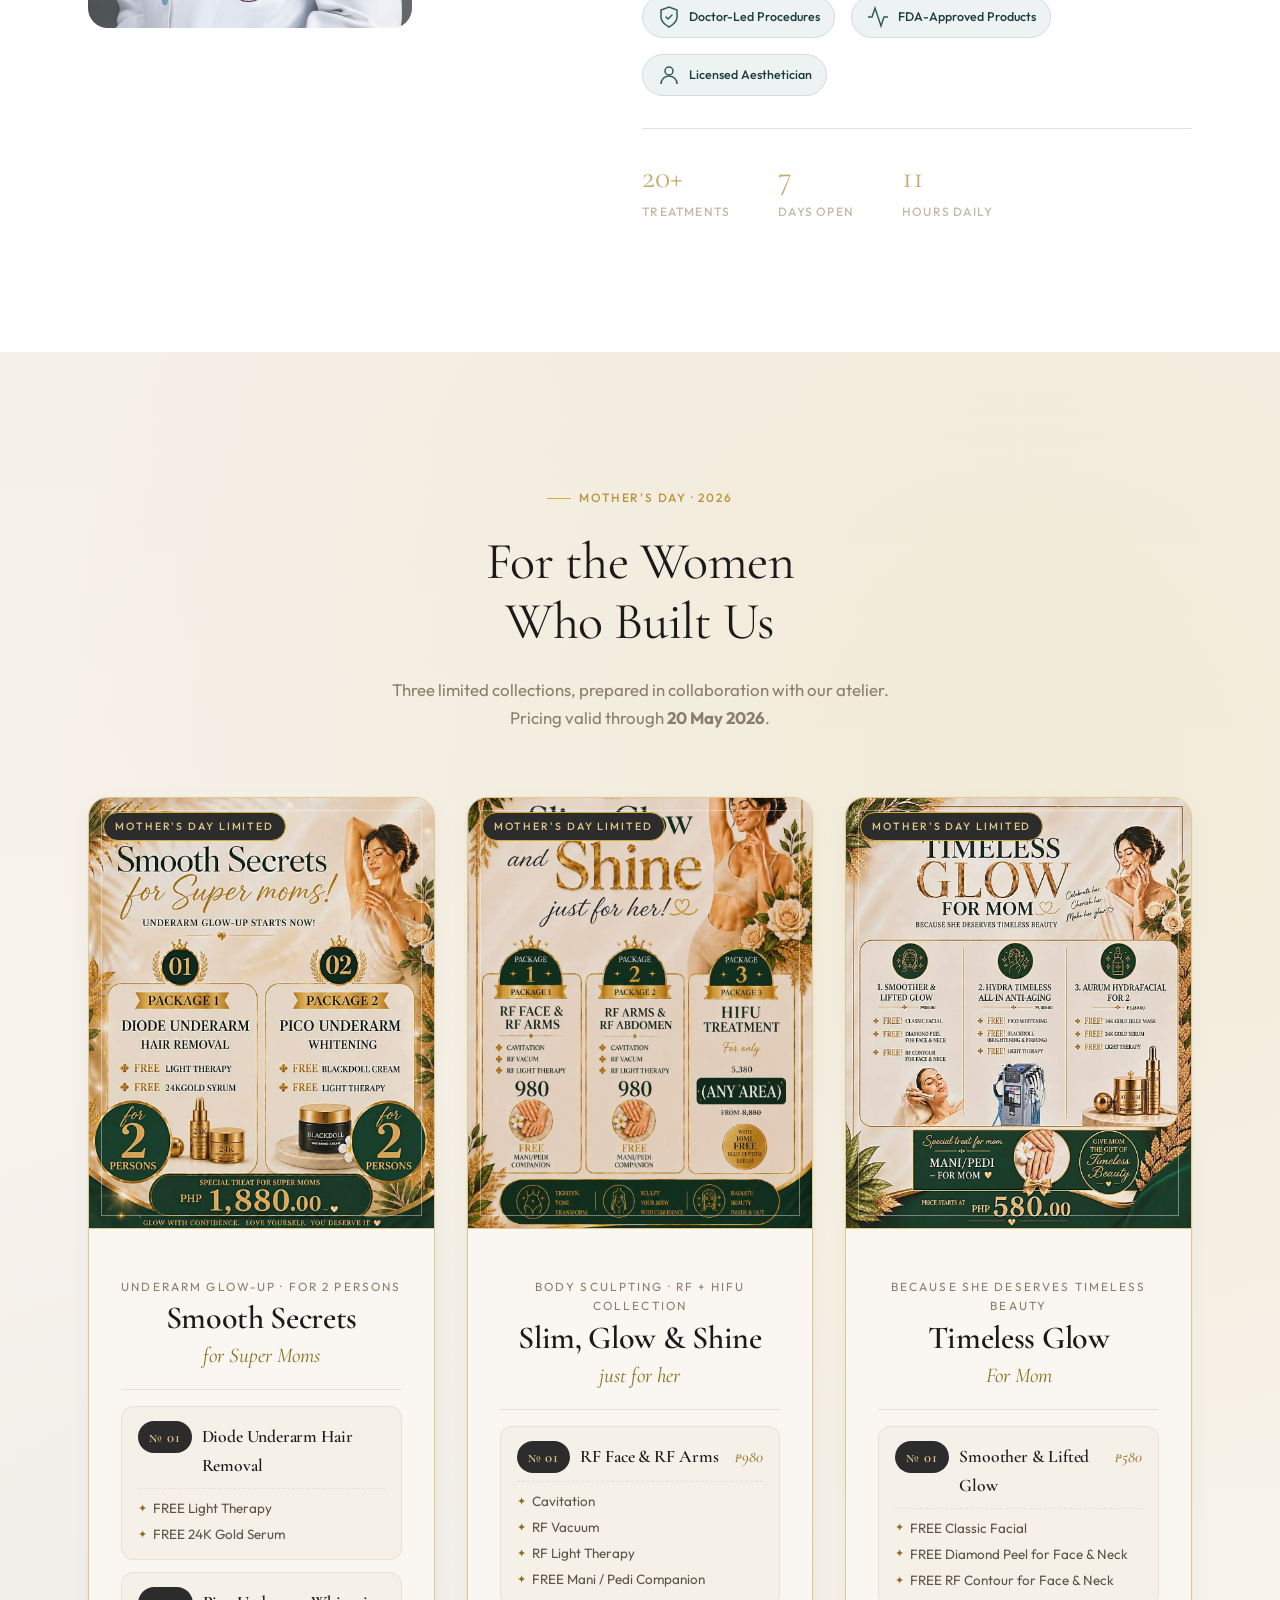
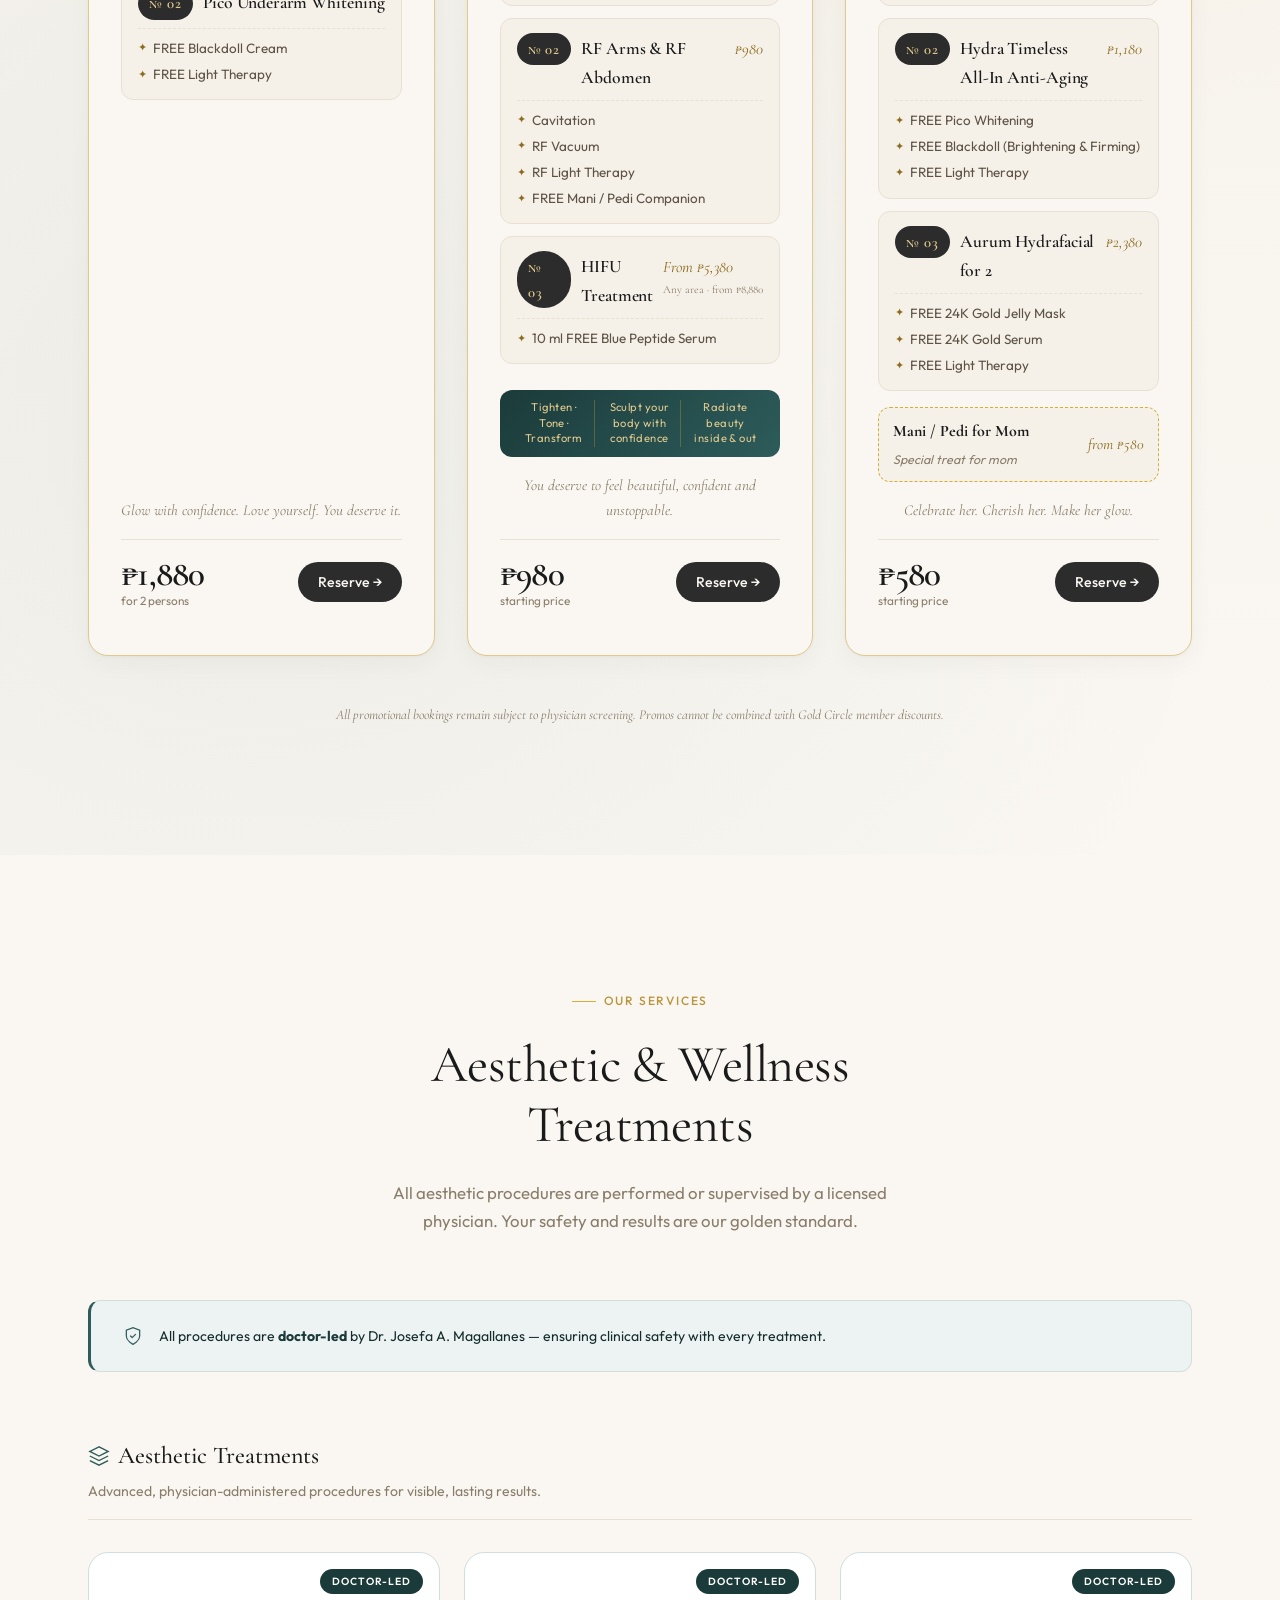
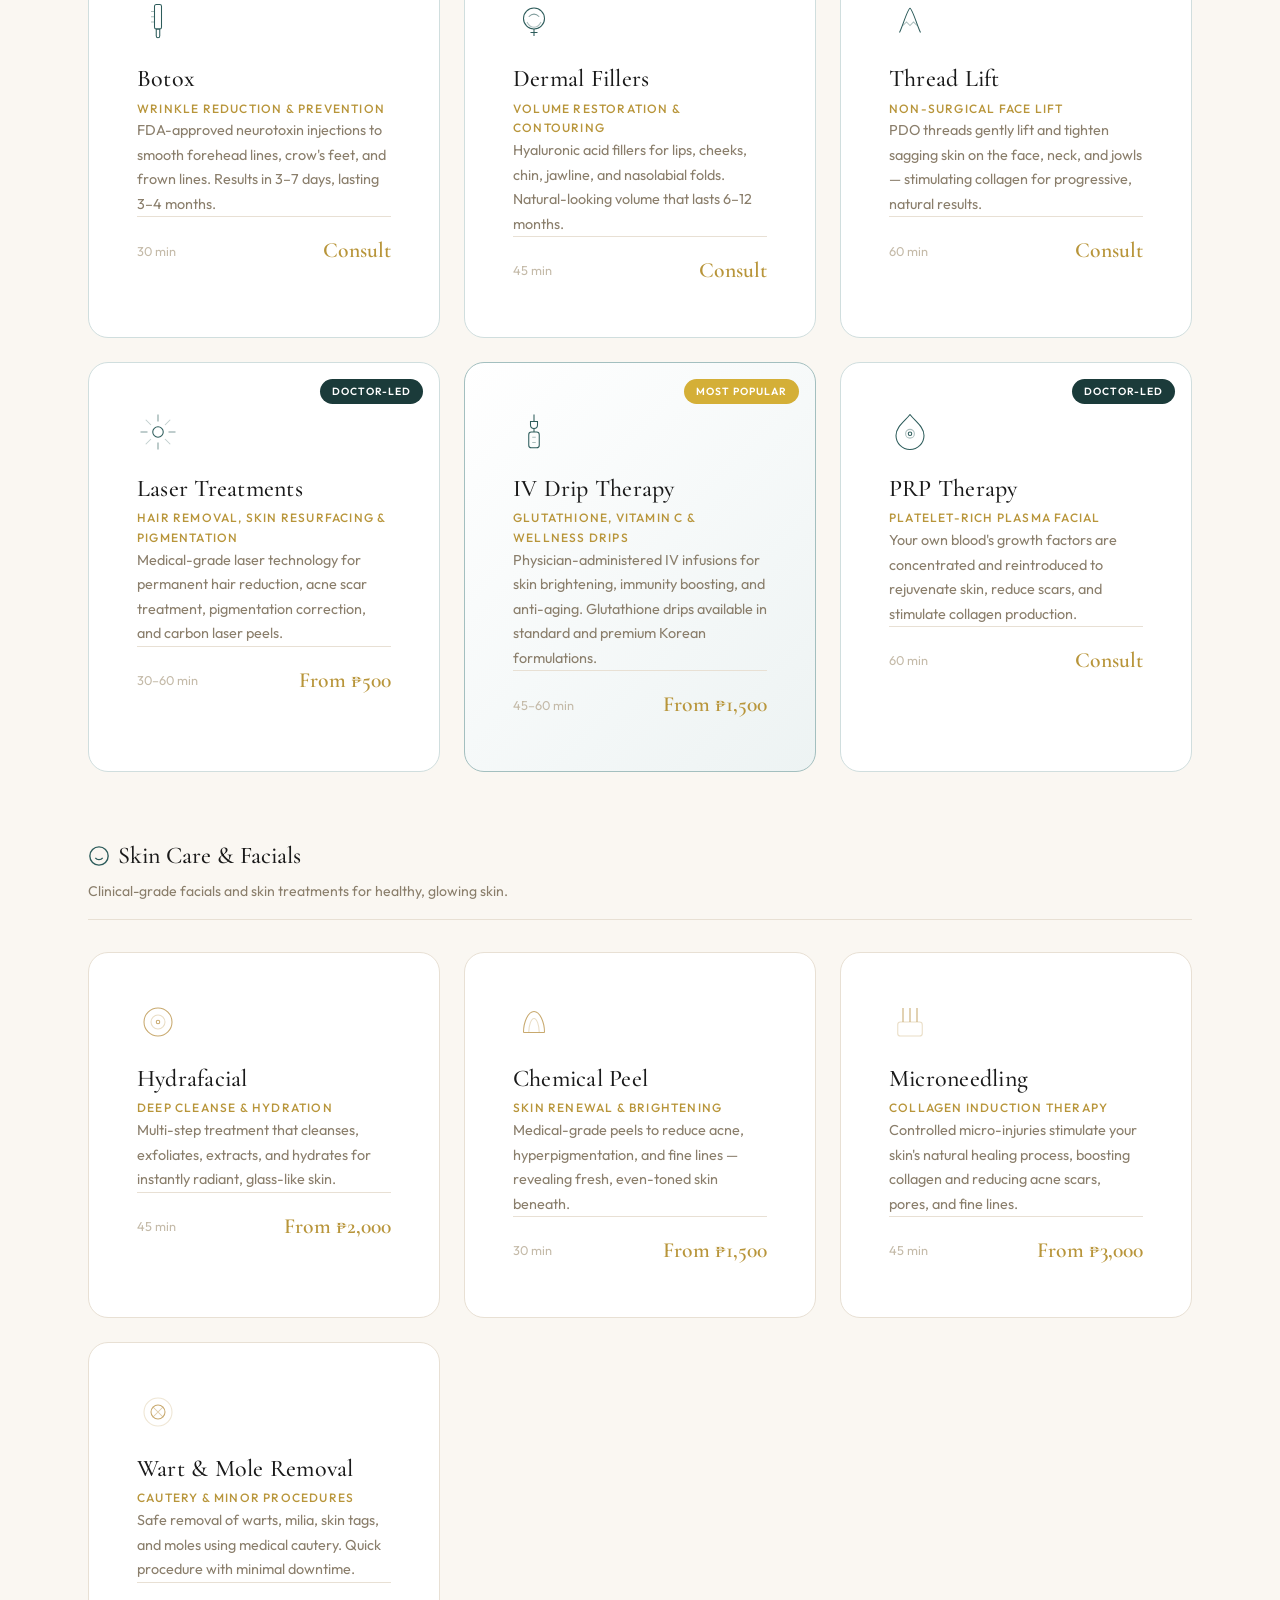
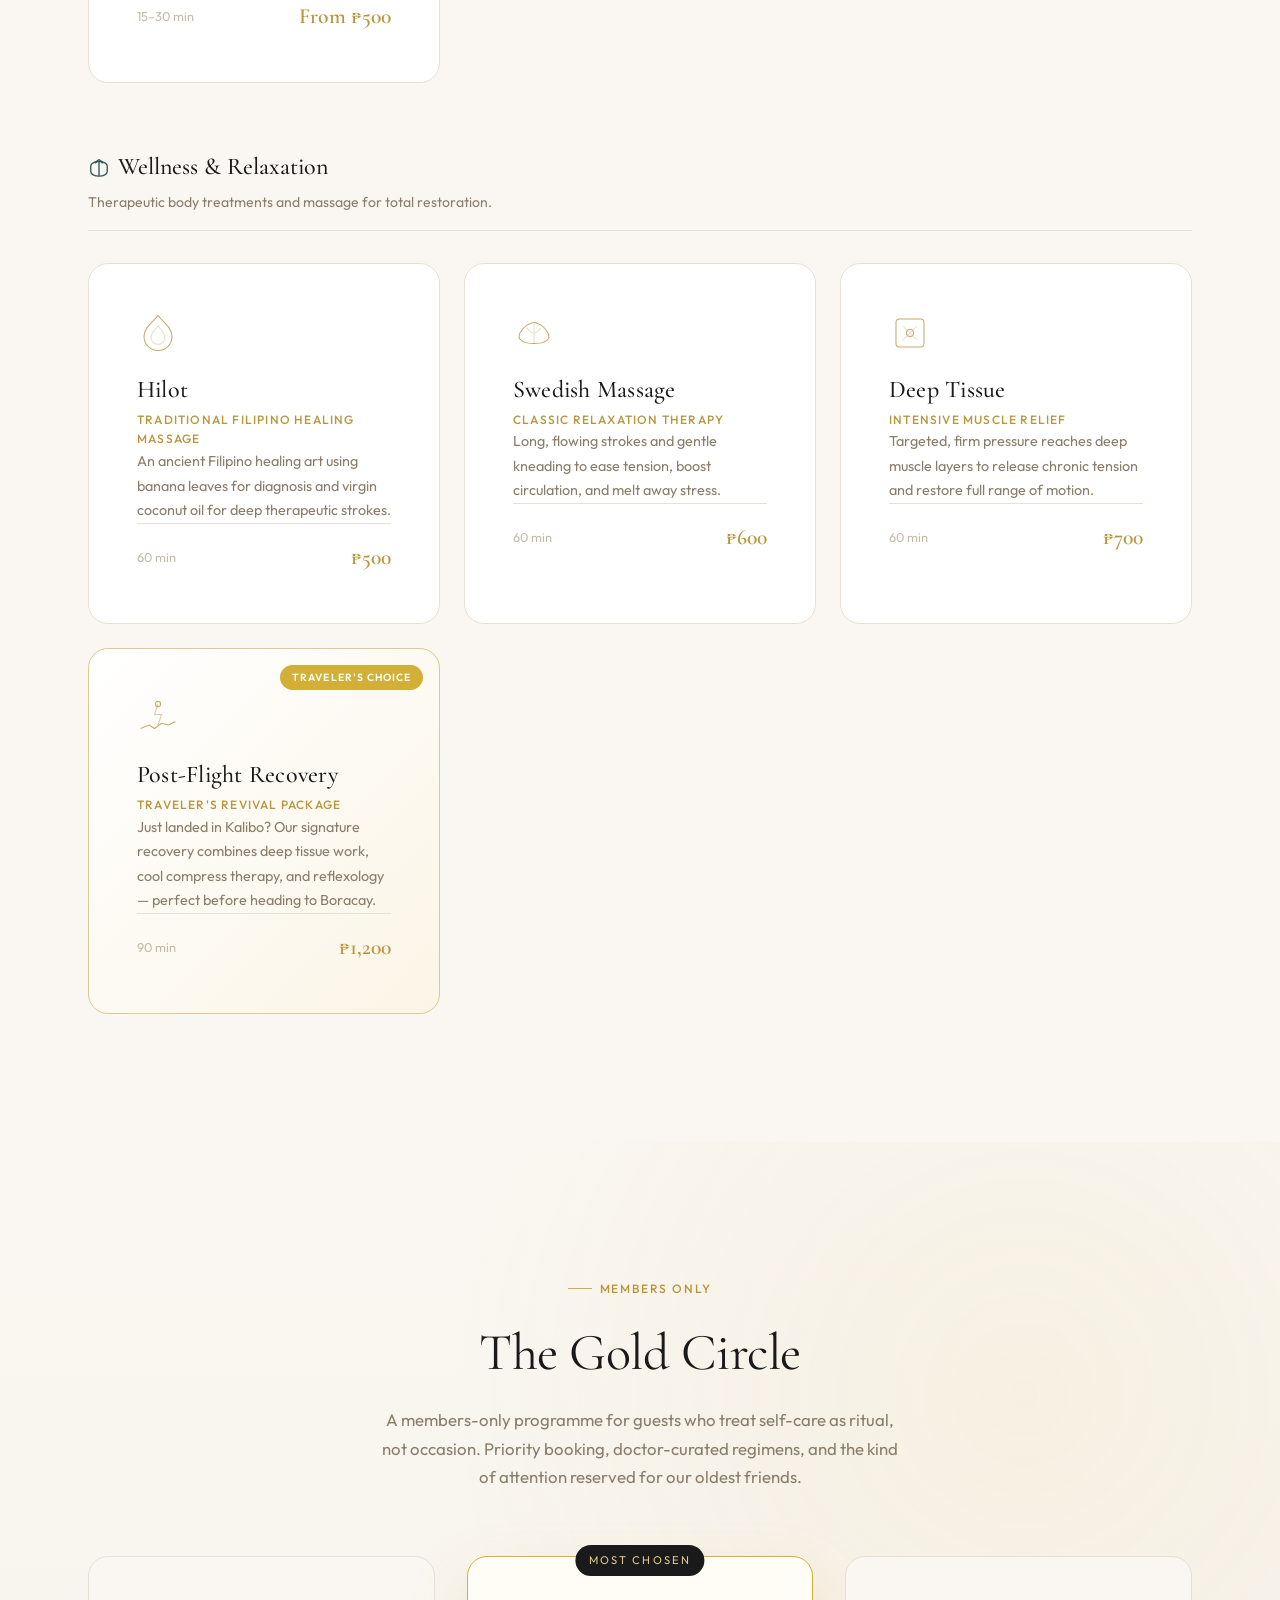
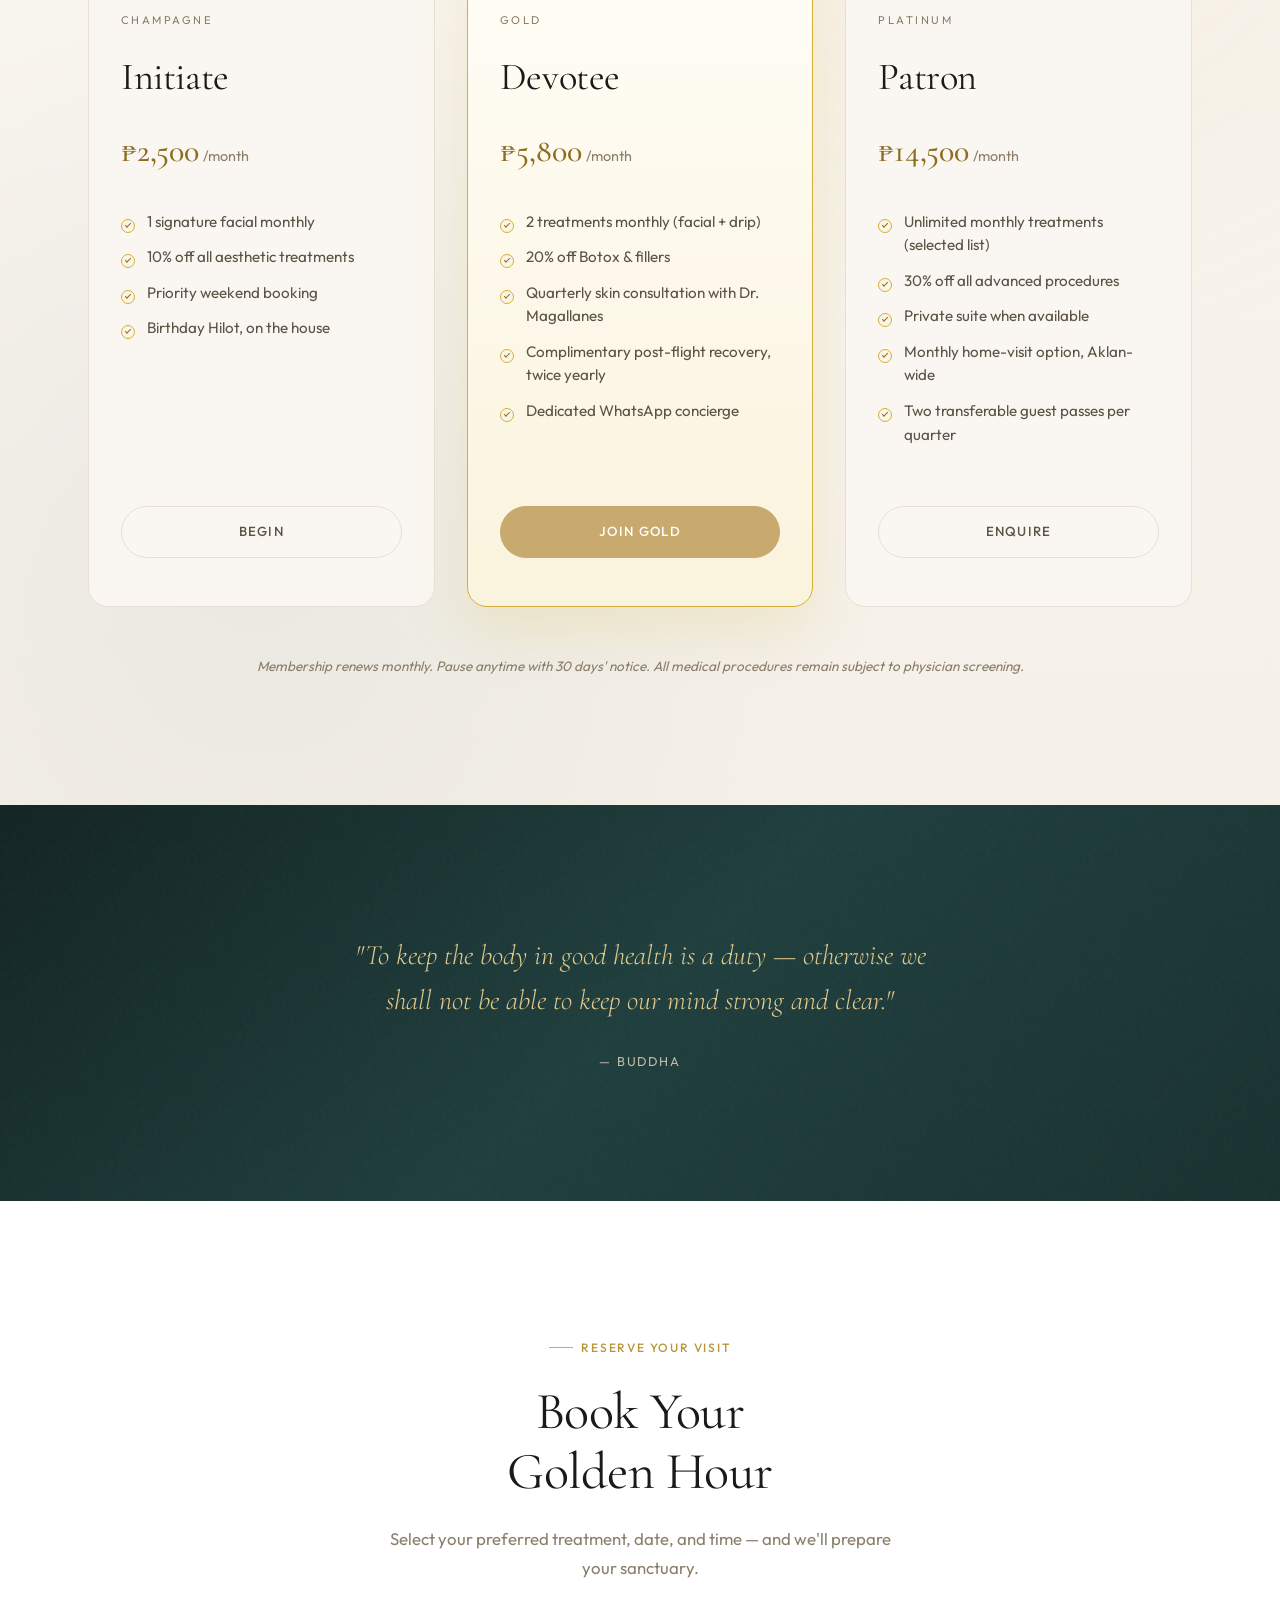
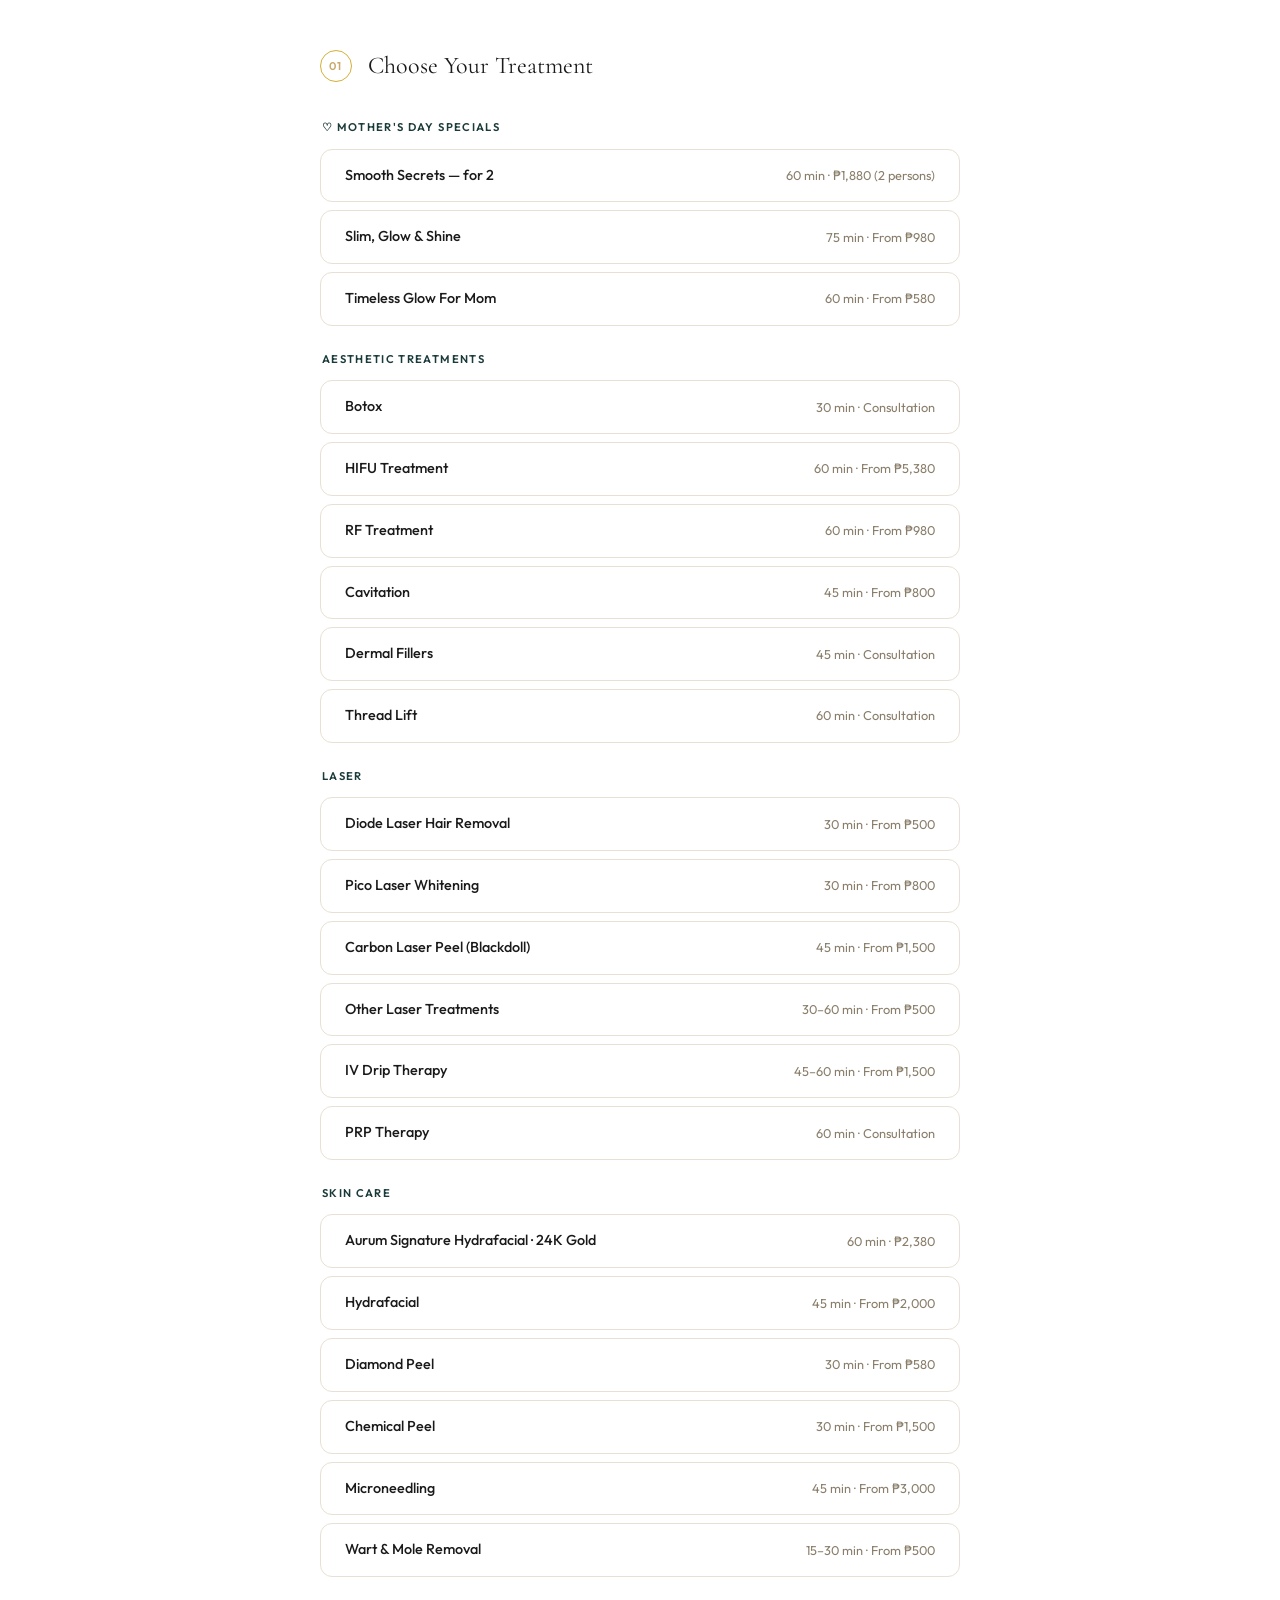
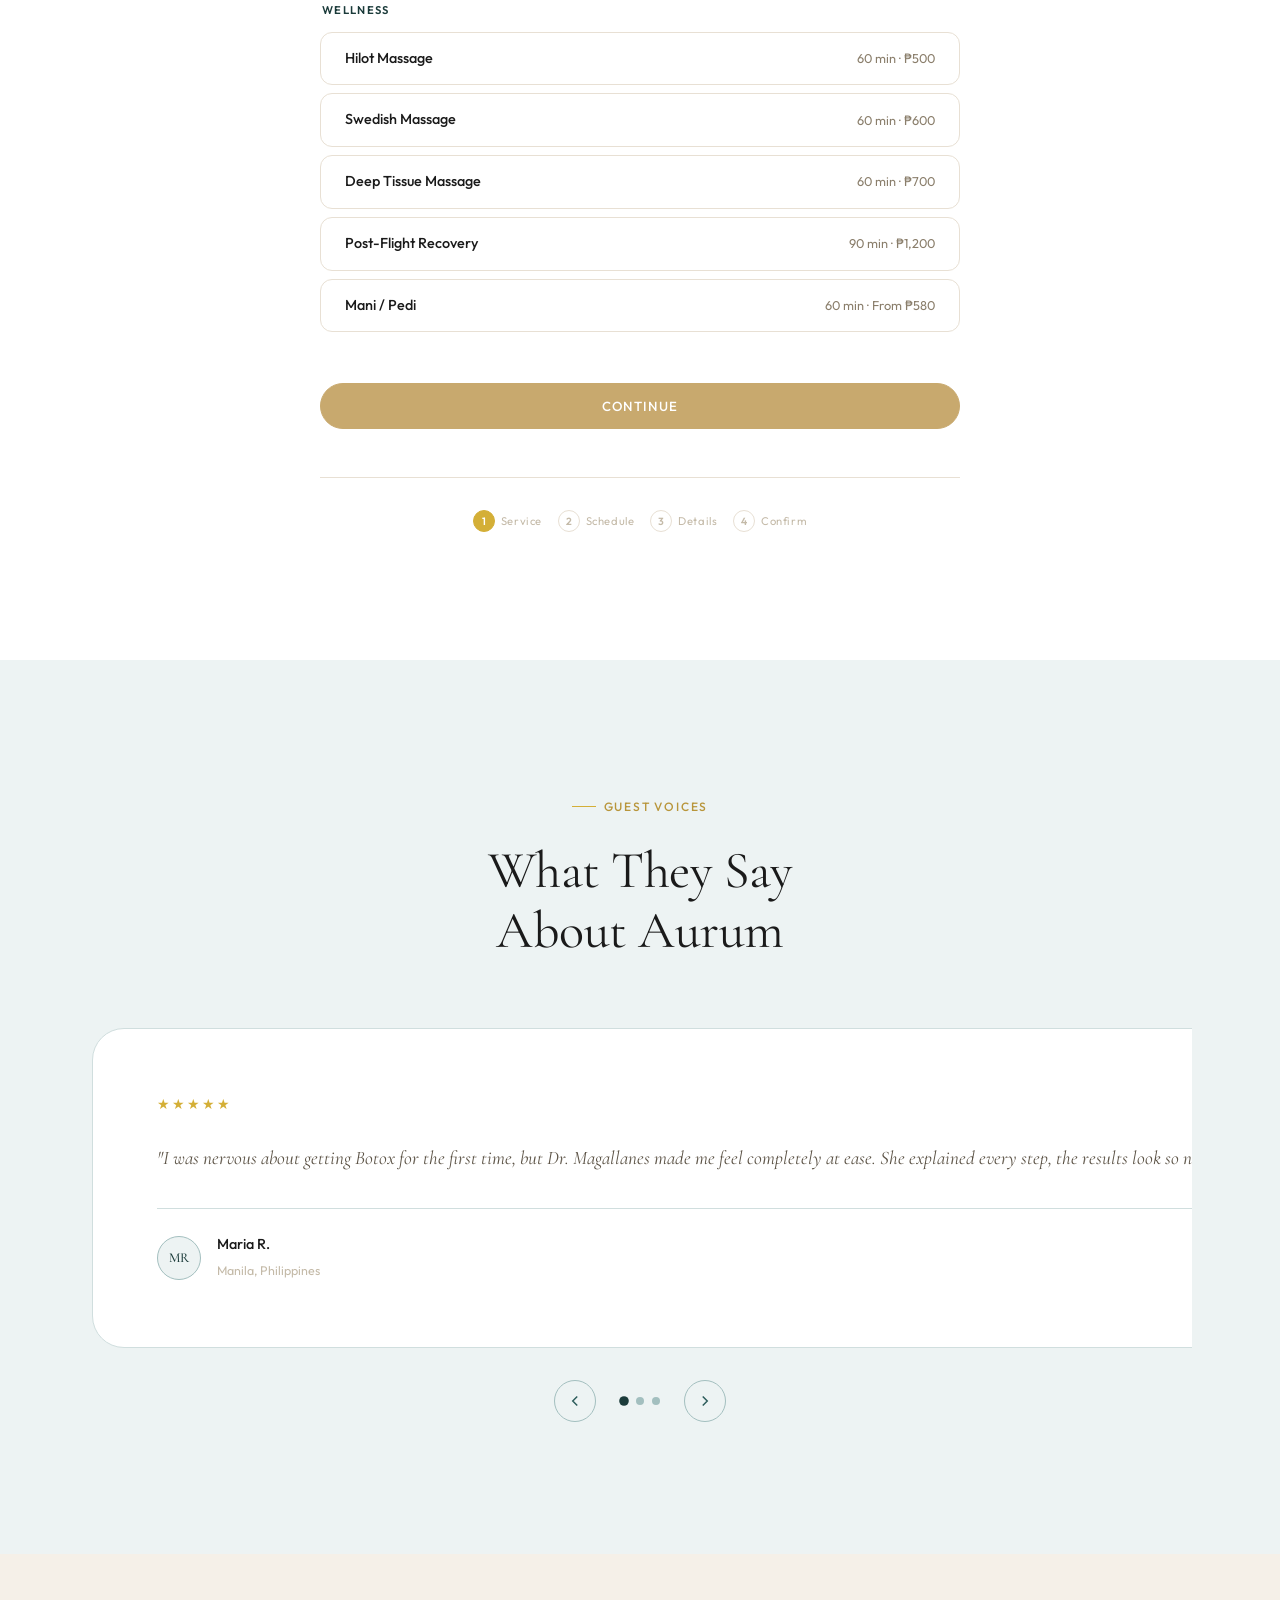
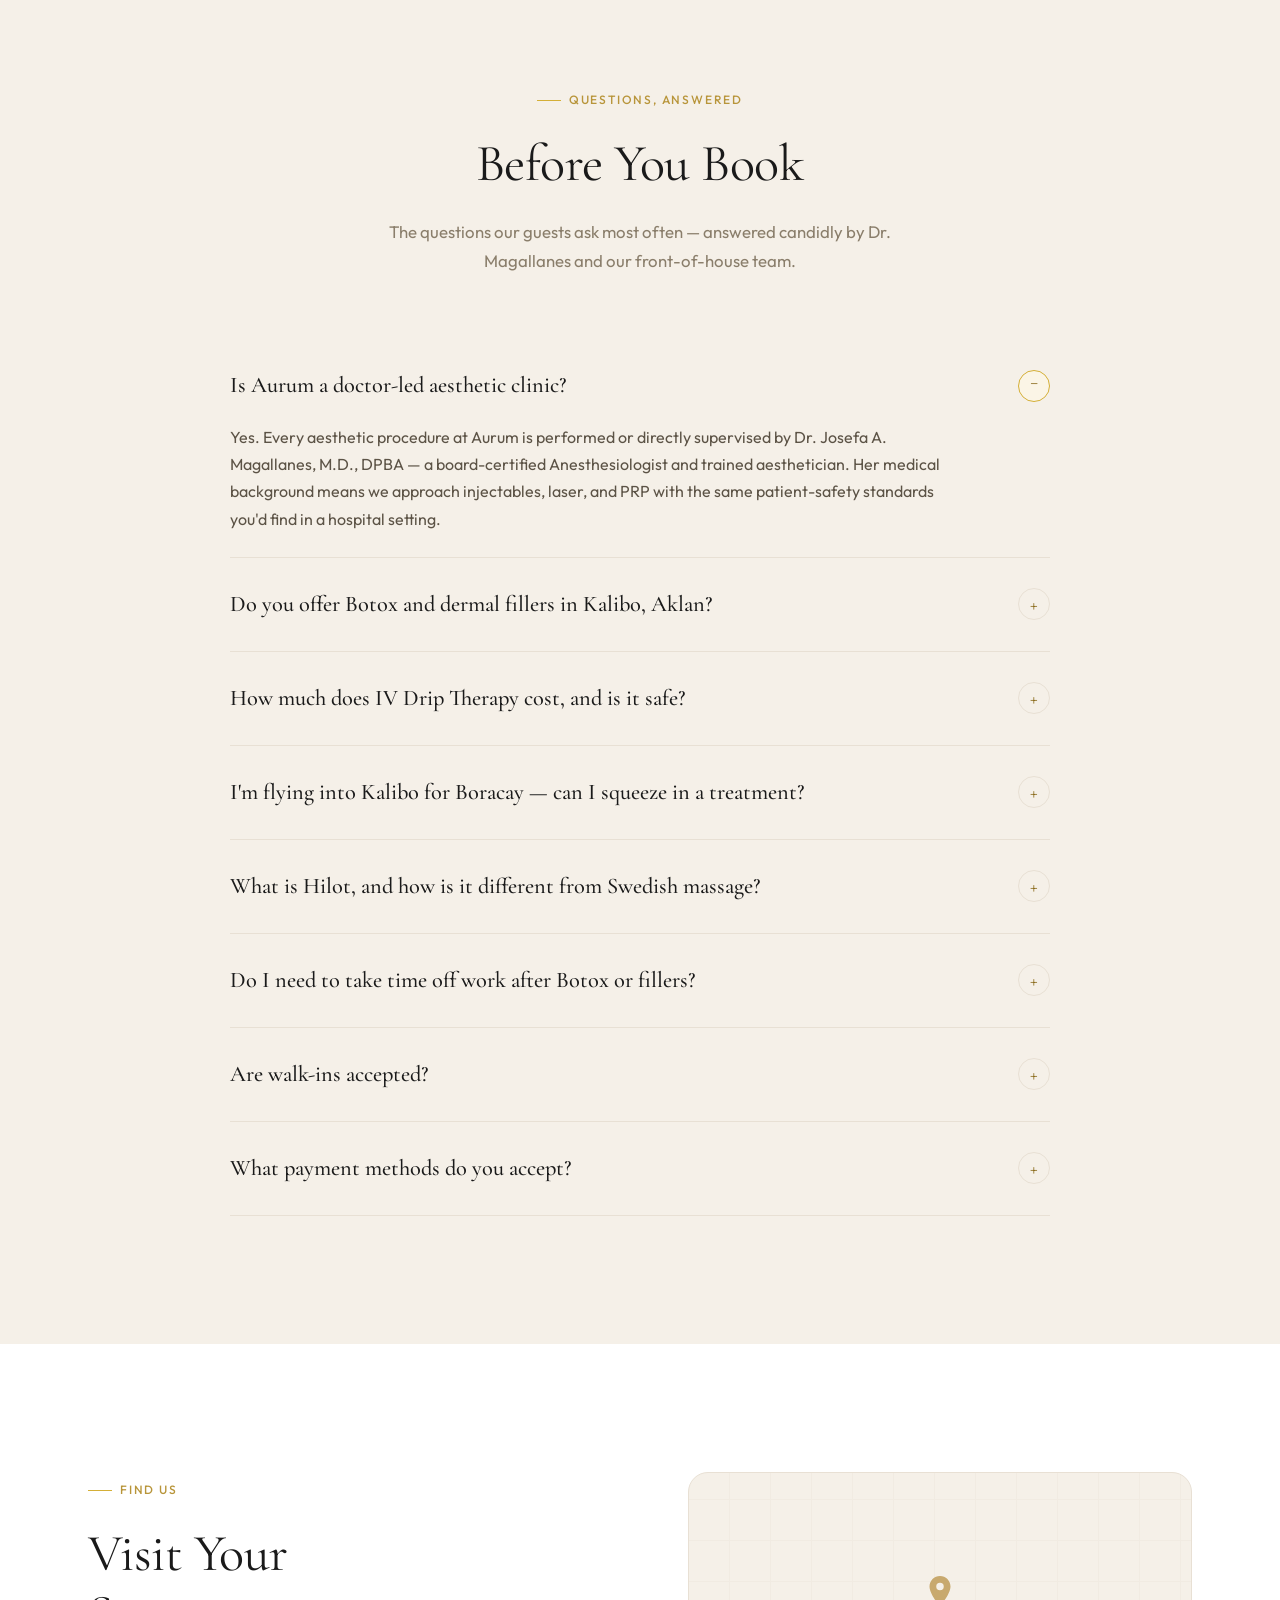
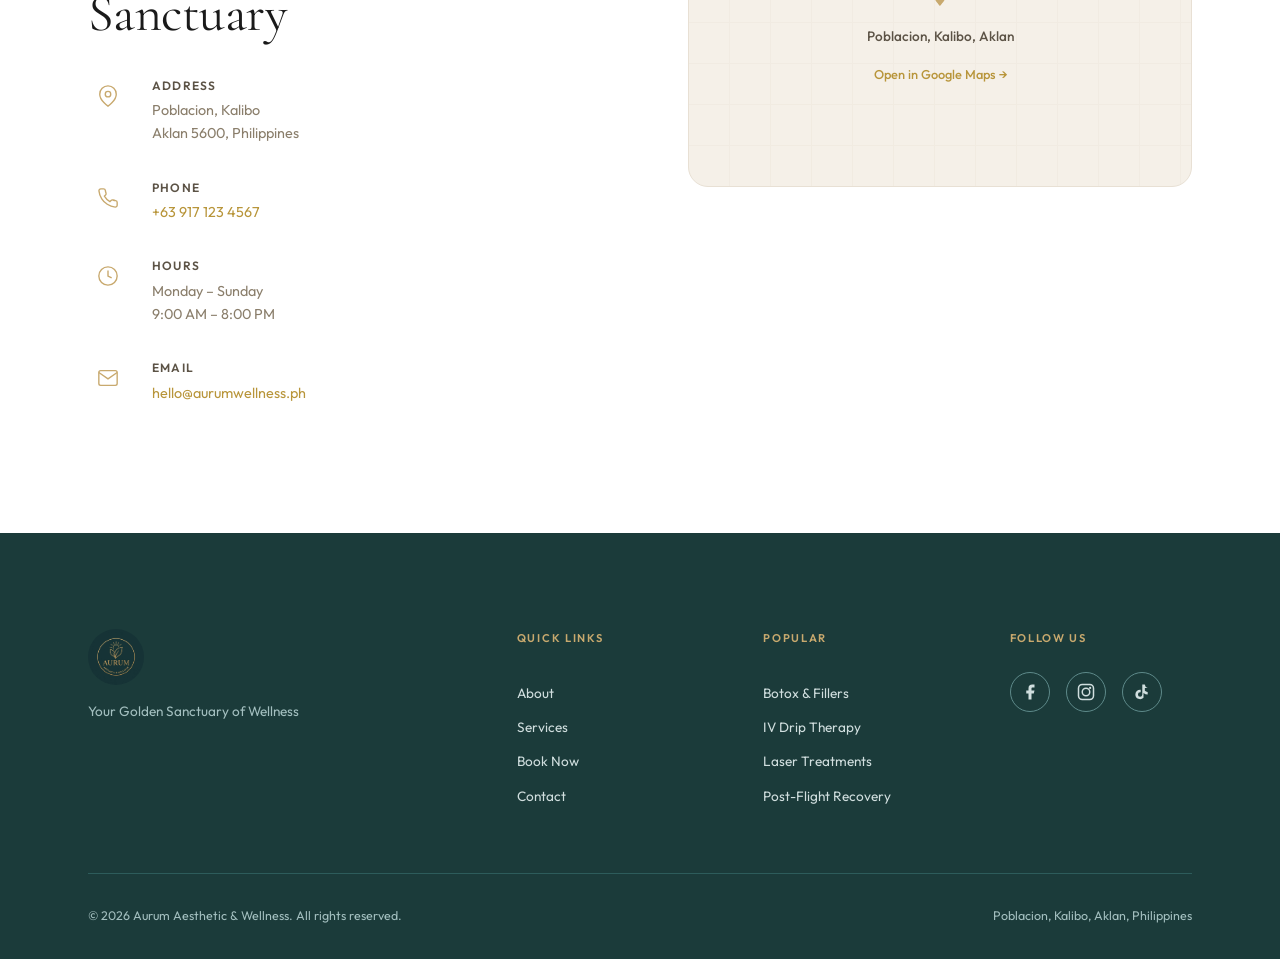
==== commit e6de989c: "Add Iteration 4 (Sanctuary), Mother's Day promos, and 8 new services Concept 04 — Sanctuary: a fourt" ====
--- a/index.html
+++ b/index.html
@@ -174,7 +174,7 @@
   <!-- Concept switcher banner -->
   <a href="iterations.html" class="concept-banner" aria-label="View other design concepts">
     <span class="concept-banner-pulse"></span>
-    <span class="concept-banner-text"><strong>Concept 01 · Modern Gold</strong> — Compare all three design directions</span>
+    <span class="concept-banner-text"><strong>Concept 01 · Modern Gold</strong> — Compare all four design directions</span>
     <span class="concept-banner-arrow">→</span>
   </a>
 
@@ -186,10 +186,10 @@
       </a>
       <nav class="nav" id="nav" aria-label="Main navigation">
         <a href="#about" class="nav-link">About</a>
+        <a href="#promos" class="nav-link nav-link--accent">♡ Specials</a>
         <a href="#services" class="nav-link">Services</a>
         <a href="#membership" class="nav-link">Gold Circle</a>
         <a href="journal/" class="nav-link">Journal</a>
-        <a href="#faq" class="nav-link">FAQ</a>
         <a href="#contact" class="nav-link">Contact</a>
         <a href="#booking" class="nav-link nav-cta">Book Now</a>
       </nav>
@@ -303,6 +303,19 @@
             </div>
           </div>
         </div>
+      </div>
+    </section>
+
+    <!-- Promotions / Mother's Day specials -->
+    <section class="promos" id="promos">
+      <div class="container">
+        <div class="section-header scroll-reveal">
+          <span class="section-tag">Mother's Day · 2026</span>
+          <h2 class="section-title">For the Women<br>Who Built Us</h2>
+          <p class="section-desc">Three limited collections, prepared in collaboration with our atelier. Pricing valid through <strong>20 May 2026</strong>.</p>
+        </div>
+        <div class="promos-grid scroll-reveal" id="promosMount"></div>
+        <p class="promos-fineprint scroll-reveal">All promotional bookings remain subject to physician screening. Promos cannot be combined with Gold Circle member discounts.</p>
       </div>
     </section>
 
@@ -733,6 +746,28 @@
                 Choose Your Treatment
               </h3>
               <div class="booking-services" role="radiogroup" aria-label="Select a service">
+                <p class="booking-group-label">♡ Mother's Day Specials</p>
+                <label class="booking-service-option">
+                  <input type="radio" name="service" value="promo-super-moms">
+                  <span class="booking-service-radio">
+                    <span class="booking-service-name">Smooth Secrets — for 2</span>
+                    <span class="booking-service-info">60 min · ₱1,880 (2 persons)</span>
+                  </span>
+                </label>
+                <label class="booking-service-option">
+                  <input type="radio" name="service" value="promo-slim-glow">
+                  <span class="booking-service-radio">
+                    <span class="booking-service-name">Slim, Glow &amp; Shine</span>
+                    <span class="booking-service-info">75 min · From ₱980</span>
+                  </span>
+                </label>
+                <label class="booking-service-option">
+                  <input type="radio" name="service" value="promo-timeless-glow">
+                  <span class="booking-service-radio">
+                    <span class="booking-service-name">Timeless Glow For Mom</span>
+                    <span class="booking-service-info">60 min · From ₱580</span>
+                  </span>
+                </label>
                 <p class="booking-group-label">Aesthetic Treatments</p>
                 <label class="booking-service-option">
                   <input type="radio" name="service" value="botox" required>
@@ -742,6 +777,27 @@
                   </span>
                 </label>
                 <label class="booking-service-option">
+                  <input type="radio" name="service" value="hifu">
+                  <span class="booking-service-radio">
+                    <span class="booking-service-name">HIFU Treatment</span>
+                    <span class="booking-service-info">60 min · From ₱5,380</span>
+                  </span>
+                </label>
+                <label class="booking-service-option">
+                  <input type="radio" name="service" value="rf-treatment">
+                  <span class="booking-service-radio">
+                    <span class="booking-service-name">RF Treatment</span>
+                    <span class="booking-service-info">60 min · From ₱980</span>
+                  </span>
+                </label>
+                <label class="booking-service-option">
+                  <input type="radio" name="service" value="cavitation">
+                  <span class="booking-service-radio">
+                    <span class="booking-service-name">Cavitation</span>
+                    <span class="booking-service-info">45 min · From ₱800</span>
+                  </span>
+                </label>
+                <label class="booking-service-option">
                   <input type="radio" name="service" value="fillers">
                   <span class="booking-service-radio">
                     <span class="booking-service-name">Dermal Fillers</span>
@@ -755,10 +811,32 @@
                     <span class="booking-service-info">60 min · Consultation</span>
                   </span>
                 </label>
+                <p class="booking-group-label">Laser</p>
+                <label class="booking-service-option">
+                  <input type="radio" name="service" value="diode-laser">
+                  <span class="booking-service-radio">
+                    <span class="booking-service-name">Diode Laser Hair Removal</span>
+                    <span class="booking-service-info">30 min · From ₱500</span>
+                  </span>
+                </label>
+                <label class="booking-service-option">
+                  <input type="radio" name="service" value="pico-laser">
+                  <span class="booking-service-radio">
+                    <span class="booking-service-name">Pico Laser Whitening</span>
+                    <span class="booking-service-info">30 min · From ₱800</span>
+                  </span>
+                </label>
+                <label class="booking-service-option">
+                  <input type="radio" name="service" value="carbon-peel">
+                  <span class="booking-service-radio">
+                    <span class="booking-service-name">Carbon Laser Peel (Blackdoll)</span>
+                    <span class="booking-service-info">45 min · From ₱1,500</span>
+                  </span>
+                </label>
                 <label class="booking-service-option">
                   <input type="radio" name="service" value="laser">
                   <span class="booking-service-radio">
-                    <span class="booking-service-name">Laser Treatment</span>
+                    <span class="booking-service-name">Other Laser Treatments</span>
                     <span class="booking-service-info">30–60 min · From ₱500</span>
                   </span>
                 </label>
@@ -778,6 +856,13 @@
                 </label>
                 <p class="booking-group-label">Skin Care</p>
                 <label class="booking-service-option">
+                  <input type="radio" name="service" value="aurum-hydra">
+                  <span class="booking-service-radio">
+                    <span class="booking-service-name">Aurum Signature Hydrafacial · 24K Gold</span>
+                    <span class="booking-service-info">60 min · ₱2,380</span>
+                  </span>
+                </label>
+                <label class="booking-service-option">
                   <input type="radio" name="service" value="hydrafacial">
                   <span class="booking-service-radio">
                     <span class="booking-service-name">Hydrafacial</span>
@@ -785,6 +870,13 @@
                   </span>
                 </label>
                 <label class="booking-service-option">
+                  <input type="radio" name="service" value="diamond-peel">
+                  <span class="booking-service-radio">
+                    <span class="booking-service-name">Diamond Peel</span>
+                    <span class="booking-service-info">30 min · From ₱580</span>
+                  </span>
+                </label>
+                <label class="booking-service-option">
                   <input type="radio" name="service" value="chemical-peel">
                   <span class="booking-service-radio">
                     <span class="booking-service-name">Chemical Peel</span>
@@ -832,6 +924,13 @@
                   <span class="booking-service-radio">
                     <span class="booking-service-name">Post-Flight Recovery</span>
                     <span class="booking-service-info">90 min · ₱1,200</span>
+                  </span>
+                </label>
+                <label class="booking-service-option">
+                  <input type="radio" name="service" value="mani-pedi">
+                  <span class="booking-service-radio">
+                    <span class="booking-service-name">Mani / Pedi</span>
+                    <span class="booking-service-info">60 min · From ₱580</span>
                   </span>
                 </label>
               </div>
--- a/styles.css
+++ b/styles.css
@@ -2147,6 +2147,196 @@
 }
 
 /* ============================================
+   PROMOTIONS (Mother's Day)
+   ============================================ */
+.promos {
+  padding: var(--space-5xl) 0;
+  background:
+    radial-gradient(circle at 80% 20%, rgba(212,175,55,0.10), transparent 50%),
+    radial-gradient(circle at 20% 80%, rgba(43,92,91,0.06), transparent 50%),
+    linear-gradient(180deg, var(--ivory), var(--cream));
+}
+.promos-grid {
+  display: grid;
+  grid-template-columns: 1fr;
+  gap: var(--space-xl);
+  margin-top: var(--space-3xl);
+}
+@media (min-width: 1080px) { .promos-grid { grid-template-columns: repeat(3, 1fr); } }
+
+.promo-card {
+  display: flex; flex-direction: column;
+  background: var(--cream);
+  border: 1px solid var(--gold-300);
+  border-radius: var(--radius-lg);
+  overflow: hidden;
+  transition: all var(--duration-normal) var(--ease-out);
+  box-shadow: 0 1px 3px rgba(44,44,44,0.04), 0 8px 24px rgba(44,44,44,0.04);
+}
+.promo-card:hover { transform: translateY(-4px); border-color: var(--gold-500); box-shadow: 0 30px 60px rgba(212,175,55,0.18); }
+
+.promo-card-poster {
+  aspect-ratio: 4/5;
+  background-size: cover;
+  background-position: center;
+  background-color: var(--ivory);
+  position: relative;
+  border-bottom: 1px solid var(--gold-300);
+}
+.promo-card-poster::after {
+  content: '';
+  position: absolute; inset: 12px;
+  border: 1px solid rgba(250,247,242,0.4);
+  pointer-events: none;
+}
+.promo-card-occasion {
+  position: absolute; top: 14px; left: 14px;
+  background: var(--charcoal);
+  color: var(--gold-300);
+  font-size: 0.66rem;
+  letter-spacing: 0.18em;
+  text-transform: uppercase;
+  padding: 5px 11px;
+  border-radius: var(--radius-full);
+  font-weight: 500;
+  border: 1px solid var(--gold-400);
+}
+
+.promo-card-body {
+  padding: var(--space-2xl) var(--space-xl);
+  flex: 1;
+  display: flex; flex-direction: column;
+  gap: var(--space-md);
+}
+.promo-card-headline {
+  text-align: center;
+  padding-bottom: var(--space-md);
+  border-bottom: 1px solid var(--sand);
+}
+.promo-card-kicker {
+  font-size: 0.74rem;
+  letter-spacing: 0.18em;
+  text-transform: uppercase;
+  color: var(--earth);
+  margin: 0 0 6px;
+}
+.promo-card-title {
+  font-family: var(--font-display);
+  font-size: 2rem;
+  font-weight: 600;
+  color: var(--ink);
+  margin: 0;
+  letter-spacing: -0.01em;
+  line-height: 1;
+}
+.promo-card-tagline {
+  display: block;
+  font-family: var(--font-display);
+  font-style: italic;
+  font-size: 1.32rem;
+  color: var(--gold-700);
+  margin-top: 4px;
+}
+
+.promo-card-pkgs { display: flex; flex-direction: column; gap: 12px; flex: 1; }
+.promo-card-pkg {
+  border: 1px solid var(--sand);
+  border-radius: var(--radius-md);
+  padding: 14px 16px;
+  background: var(--ivory);
+}
+.promo-card-pkg-head {
+  display: flex; align-items: baseline; justify-content: space-between;
+  gap: 10px;
+  margin-bottom: 8px;
+  padding-bottom: 8px;
+  border-bottom: 1px dashed var(--sand);
+}
+.promo-card-pkg-no {
+  background: var(--charcoal); color: var(--gold-300);
+  padding: 4px 11px;
+  border-radius: var(--radius-full);
+  font-family: var(--font-display);
+  font-size: 0.92rem;
+  font-weight: 600;
+  letter-spacing: 0.06em;
+}
+.promo-card-pkg-name { font-family: var(--font-display); font-size: 1.1rem; font-weight: 600; color: var(--ink); flex: 1; letter-spacing: -0.005em; }
+.promo-card-pkg-price { font-family: var(--font-display); font-style: italic; color: var(--gold-700); font-size: 1rem; white-space: nowrap; }
+.promo-card-pkg-price small { display: block; font-size: 0.7rem; color: var(--earth); font-style: normal; }
+.promo-card-pkg-extras { list-style: none; padding: 0; margin: 0; display: flex; flex-direction: column; gap: 4px; }
+.promo-card-pkg-extras li {
+  display: flex; gap: 6px; align-items: center;
+  font-size: 0.84rem;
+  color: var(--bark);
+}
+.promo-card-pkg-extras li::before { content: '✦'; color: var(--gold-700); font-size: 0.85em; }
+
+.promo-card-pillars {
+  display: grid; grid-template-columns: repeat(3, 1fr);
+  gap: 4px;
+  padding: 10px 14px;
+  background: linear-gradient(135deg, var(--teal-500), var(--teal-400));
+  color: var(--gold-300);
+  border-radius: var(--radius-md);
+  font-size: 0.7rem;
+  text-align: center;
+  letter-spacing: 0.04em;
+}
+.promo-card-pillars > span { padding: 0 4px; border-right: 1px solid rgba(212,175,55,0.3); line-height: 1.4; }
+.promo-card-pillars > span:last-child { border-right: 0; }
+
+.promo-card-addon {
+  display: flex; justify-content: space-between; align-items: center; gap: 10px;
+  padding: 10px 14px;
+  background: var(--ivory);
+  border: 1px dashed var(--gold-400);
+  border-radius: var(--radius-md);
+}
+.promo-card-addon strong { font-family: var(--font-display); font-size: 1rem; color: var(--ink); display: block; }
+.promo-card-addon-note { font-size: 0.78rem; color: var(--earth); font-style: italic; }
+.promo-card-addon-price { font-family: var(--font-display); font-style: italic; color: var(--gold-700); font-size: 0.95rem; }
+
+.promo-card-foot {
+  margin: 0;
+  text-align: center;
+  font-family: var(--font-display);
+  font-style: italic;
+  font-size: 0.95rem;
+  color: var(--earth);
+}
+
+.promo-card-cta {
+  display: grid;
+  grid-template-columns: 1fr auto;
+  gap: 12px;
+  align-items: center;
+  padding-top: var(--space-md);
+  border-top: 1px solid var(--sand);
+}
+.promo-card-headline-price { display: flex; flex-direction: column; line-height: 1; }
+.promo-card-price { font-family: var(--font-display); font-size: 2.2rem; font-weight: 600; color: var(--ink); letter-spacing: -0.02em; }
+.promo-card-price-note { font-size: 0.74rem; color: var(--earth); margin-top: 4px; }
+.promo-card-book {
+  display: inline-flex; align-items: center; gap: 6px;
+  background: var(--charcoal); color: var(--cream);
+  border: 0; border-radius: var(--radius-full);
+  padding: 11px 20px; font-size: 0.88rem; font-weight: 500;
+  cursor: pointer;
+  transition: all var(--duration-fast);
+}
+.promo-card-book:hover { background: var(--gold-700); }
+
+.promos-fineprint {
+  text-align: center; margin-top: var(--space-2xl);
+  font-style: italic; color: var(--earth); font-size: 0.85rem;
+  font-family: var(--font-display);
+}
+
+/* nav accent */
+.nav-link--accent { color: var(--gold-700) !important; font-weight: 500; }
+
+/* ============================================
    FAQ
    ============================================ */
 .faq {
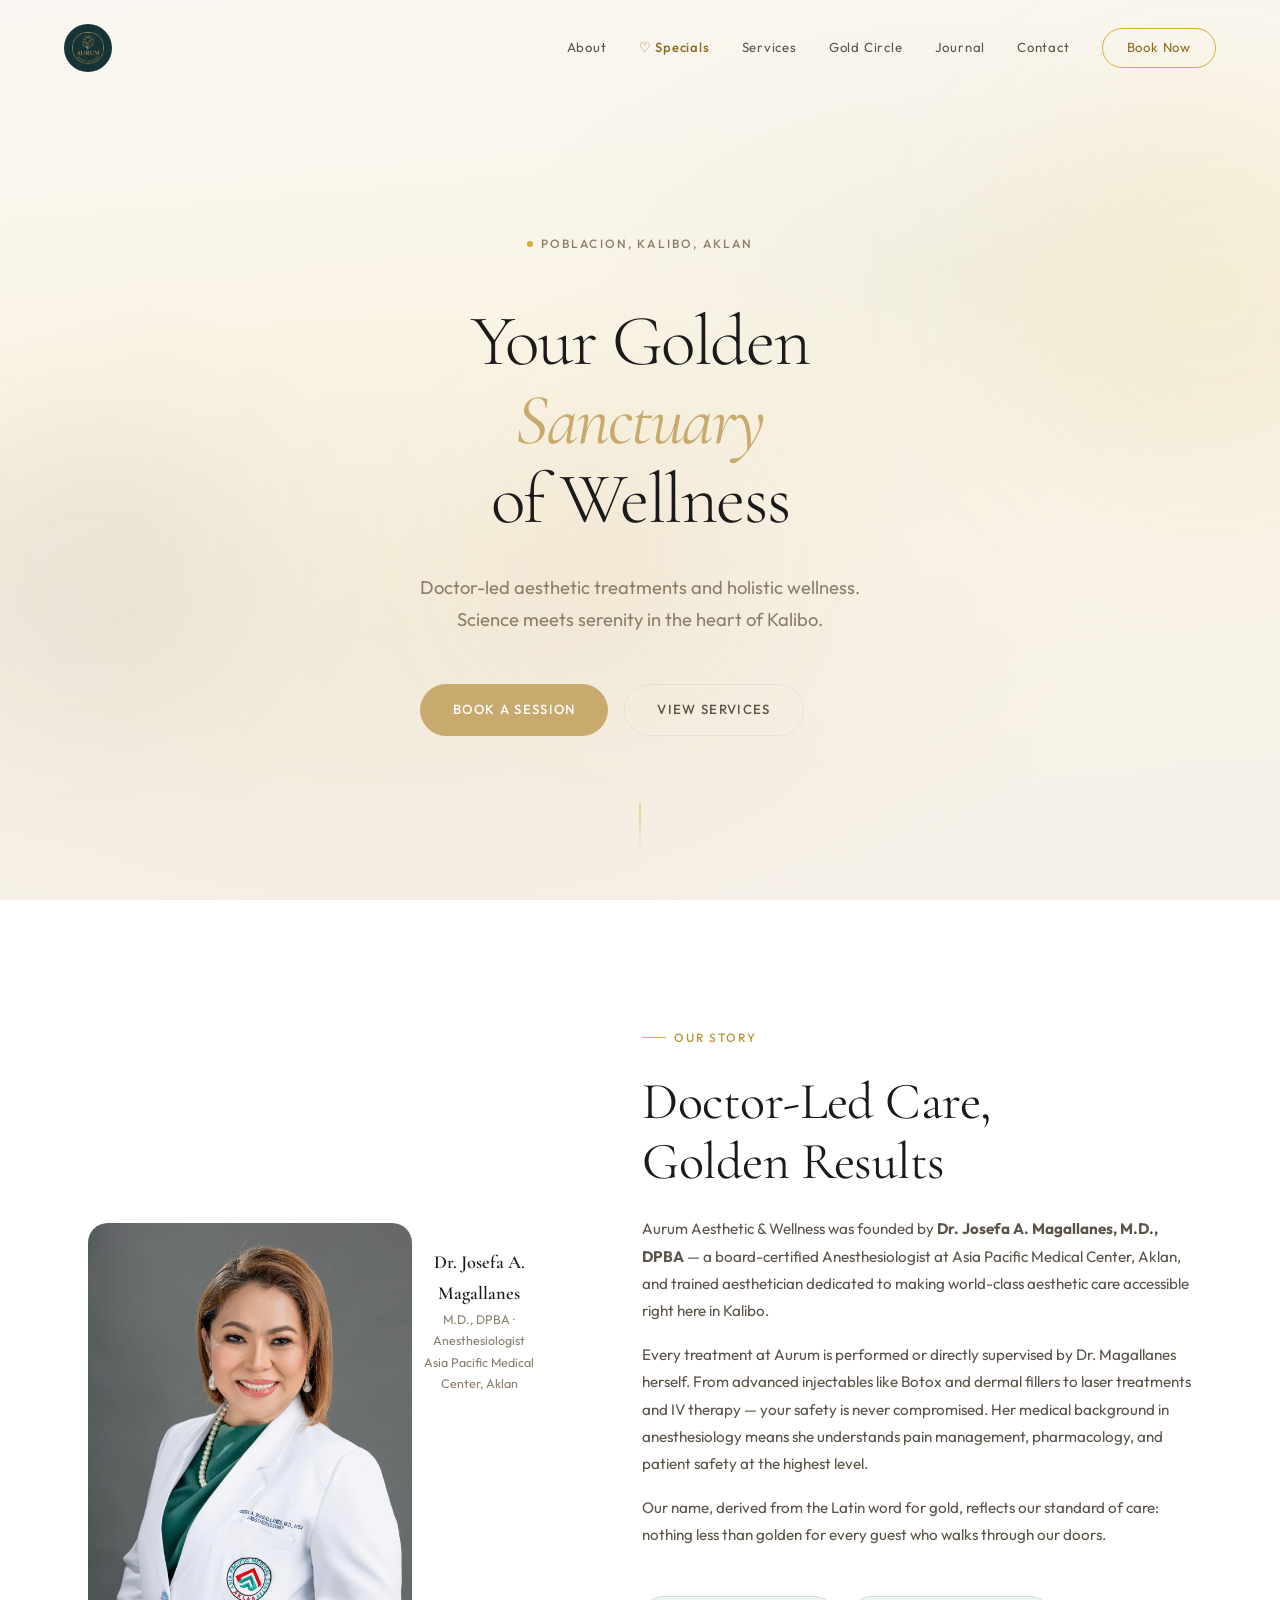
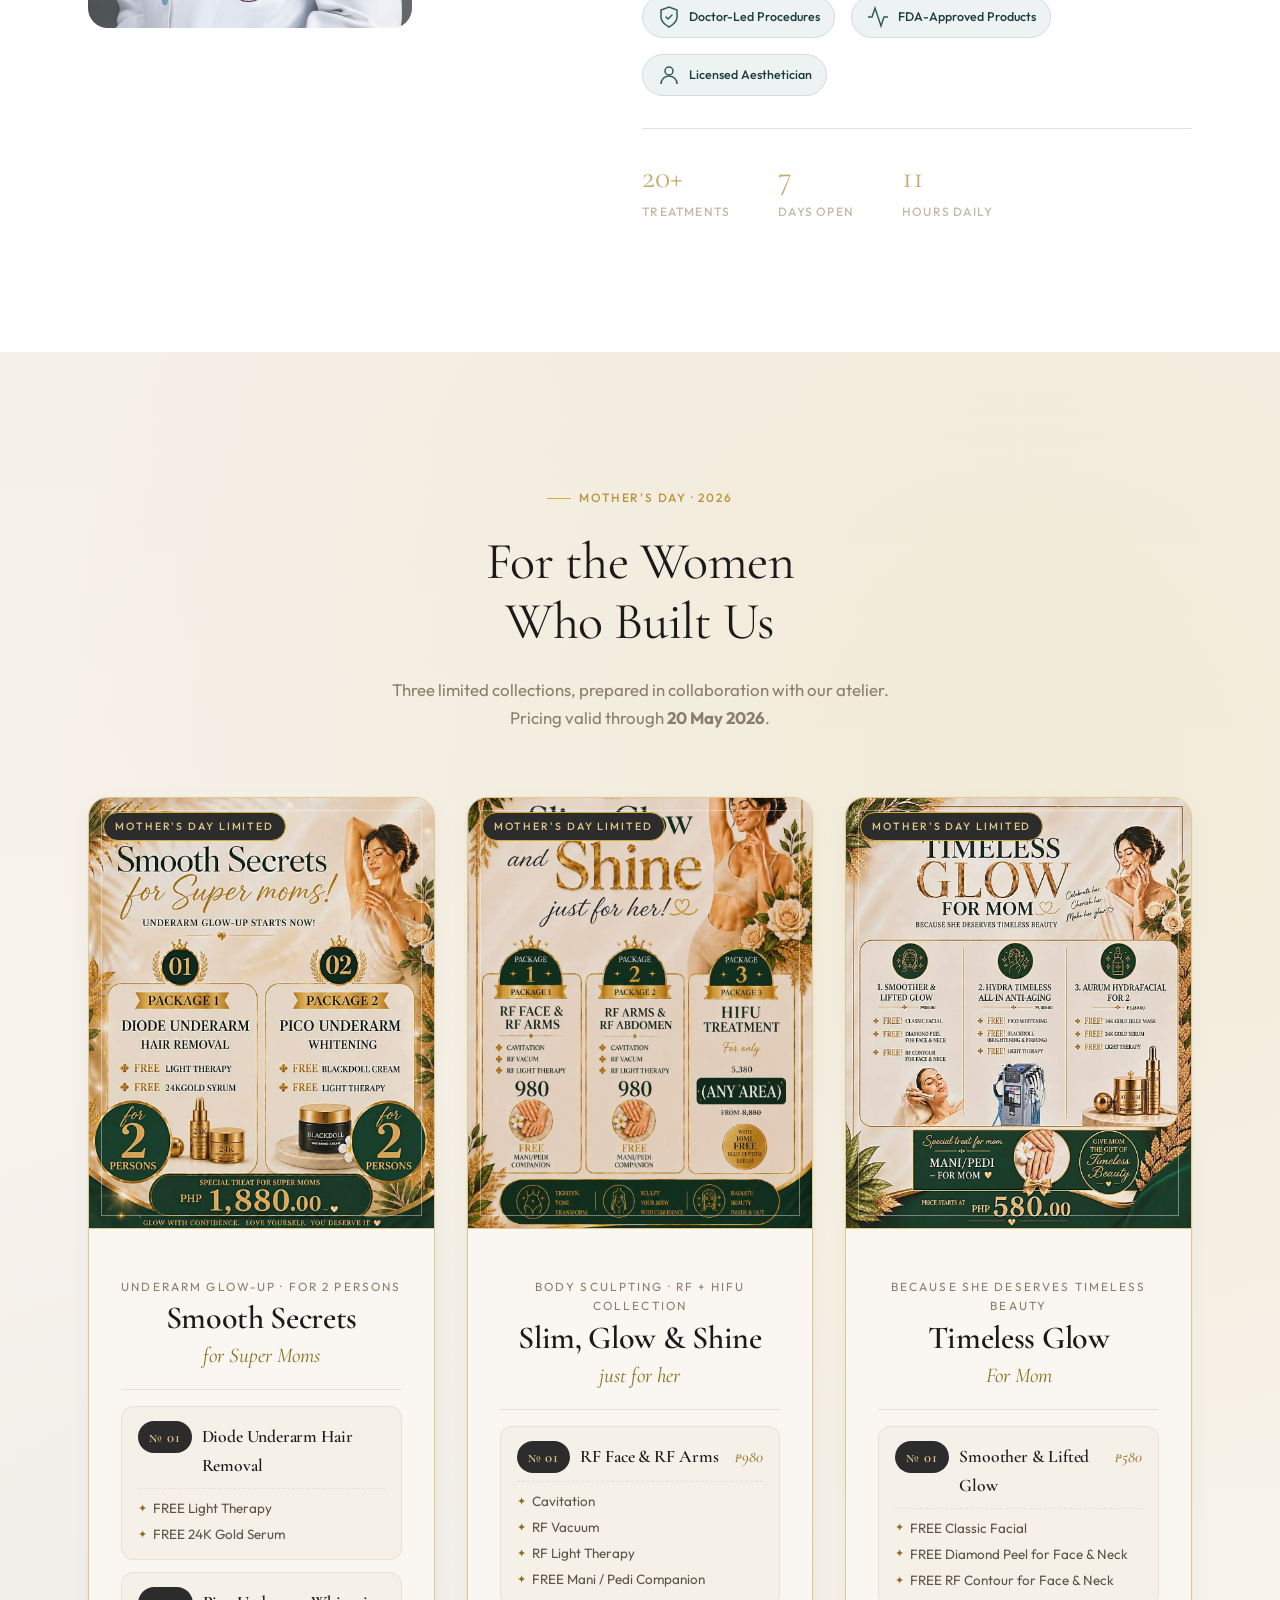
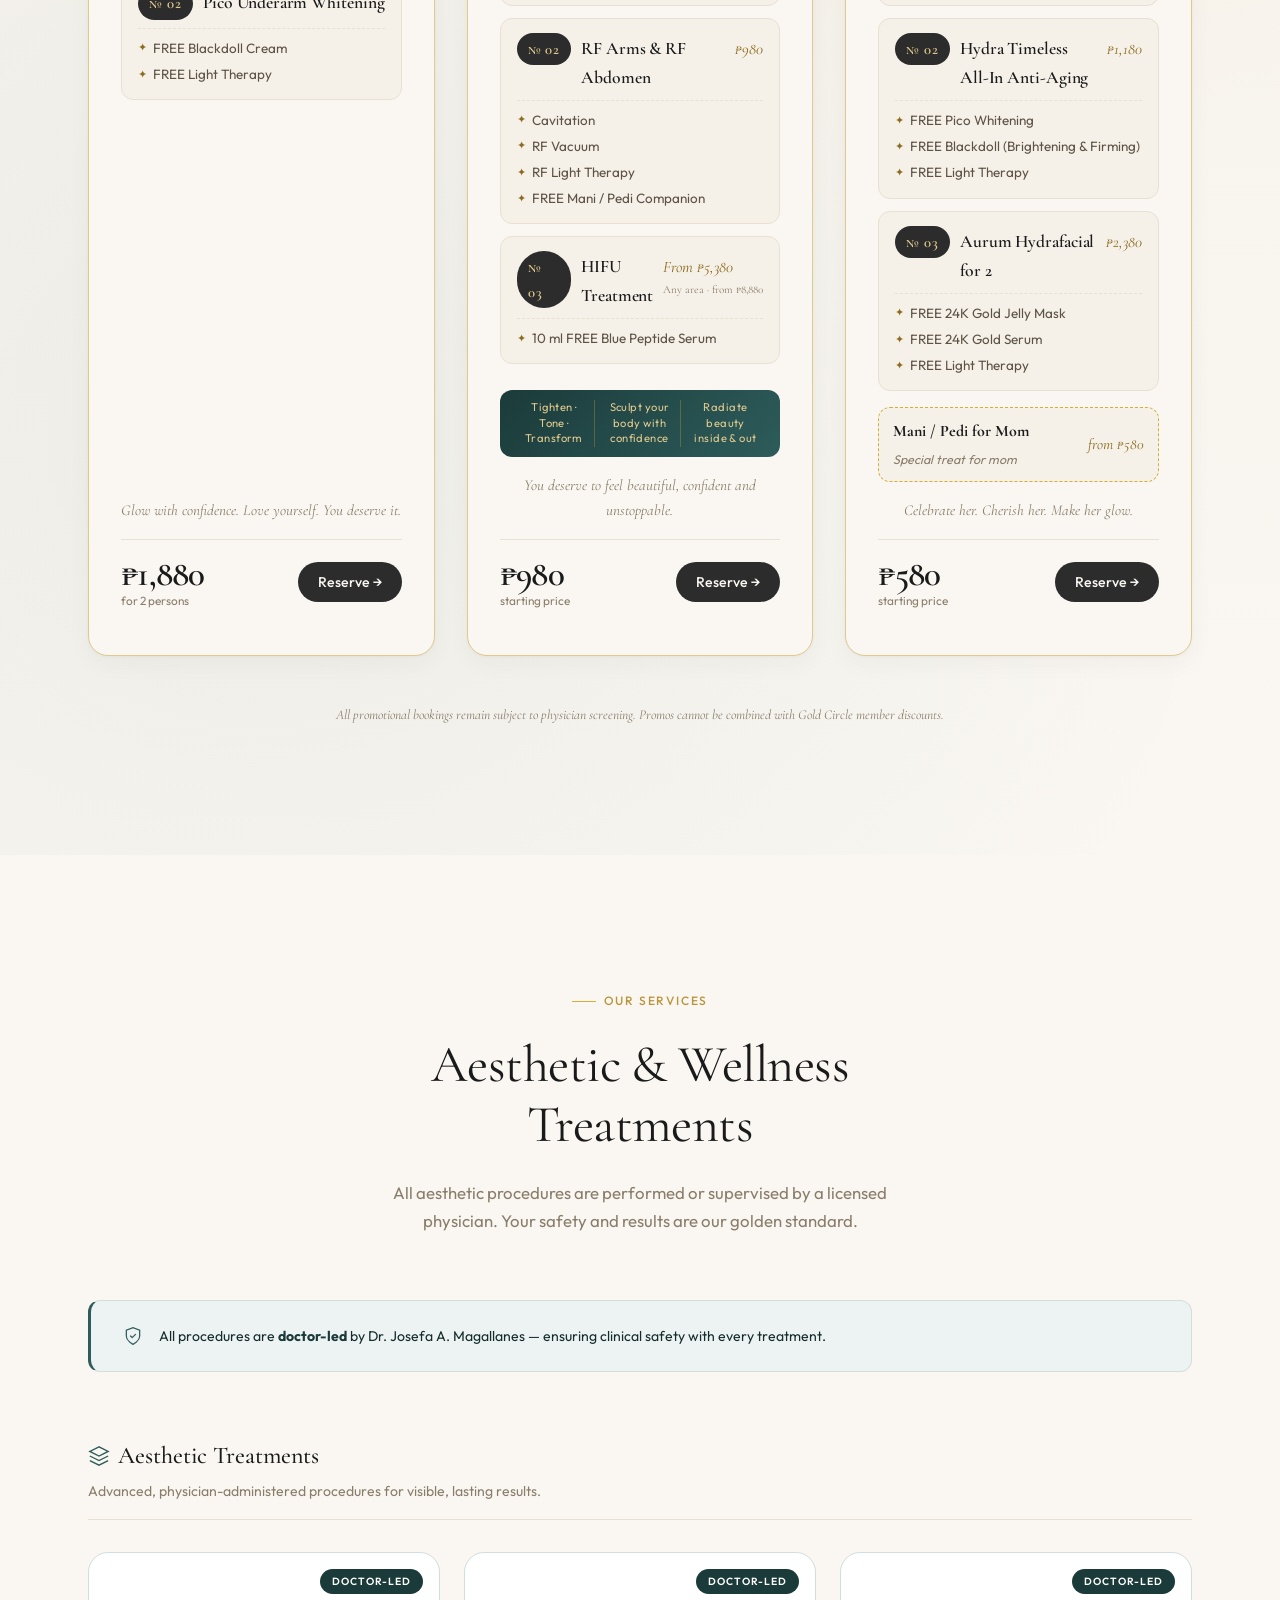
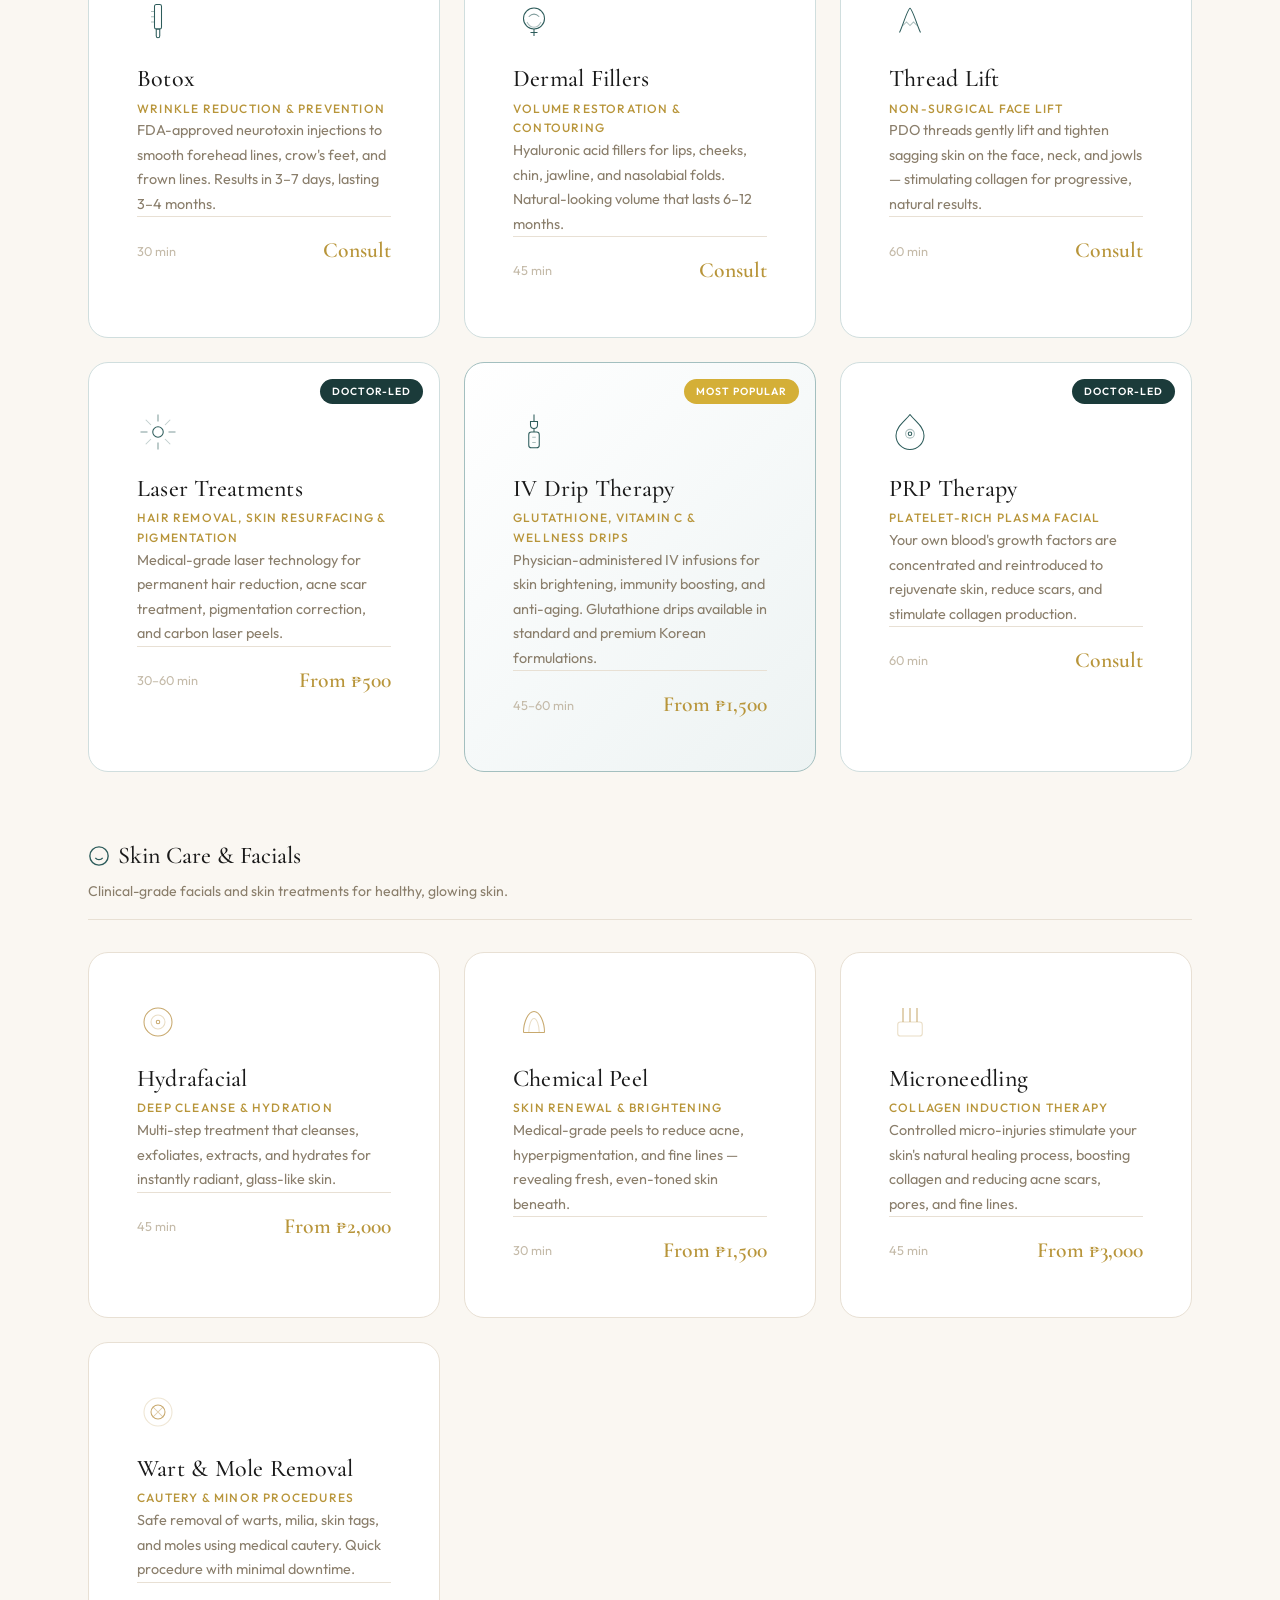
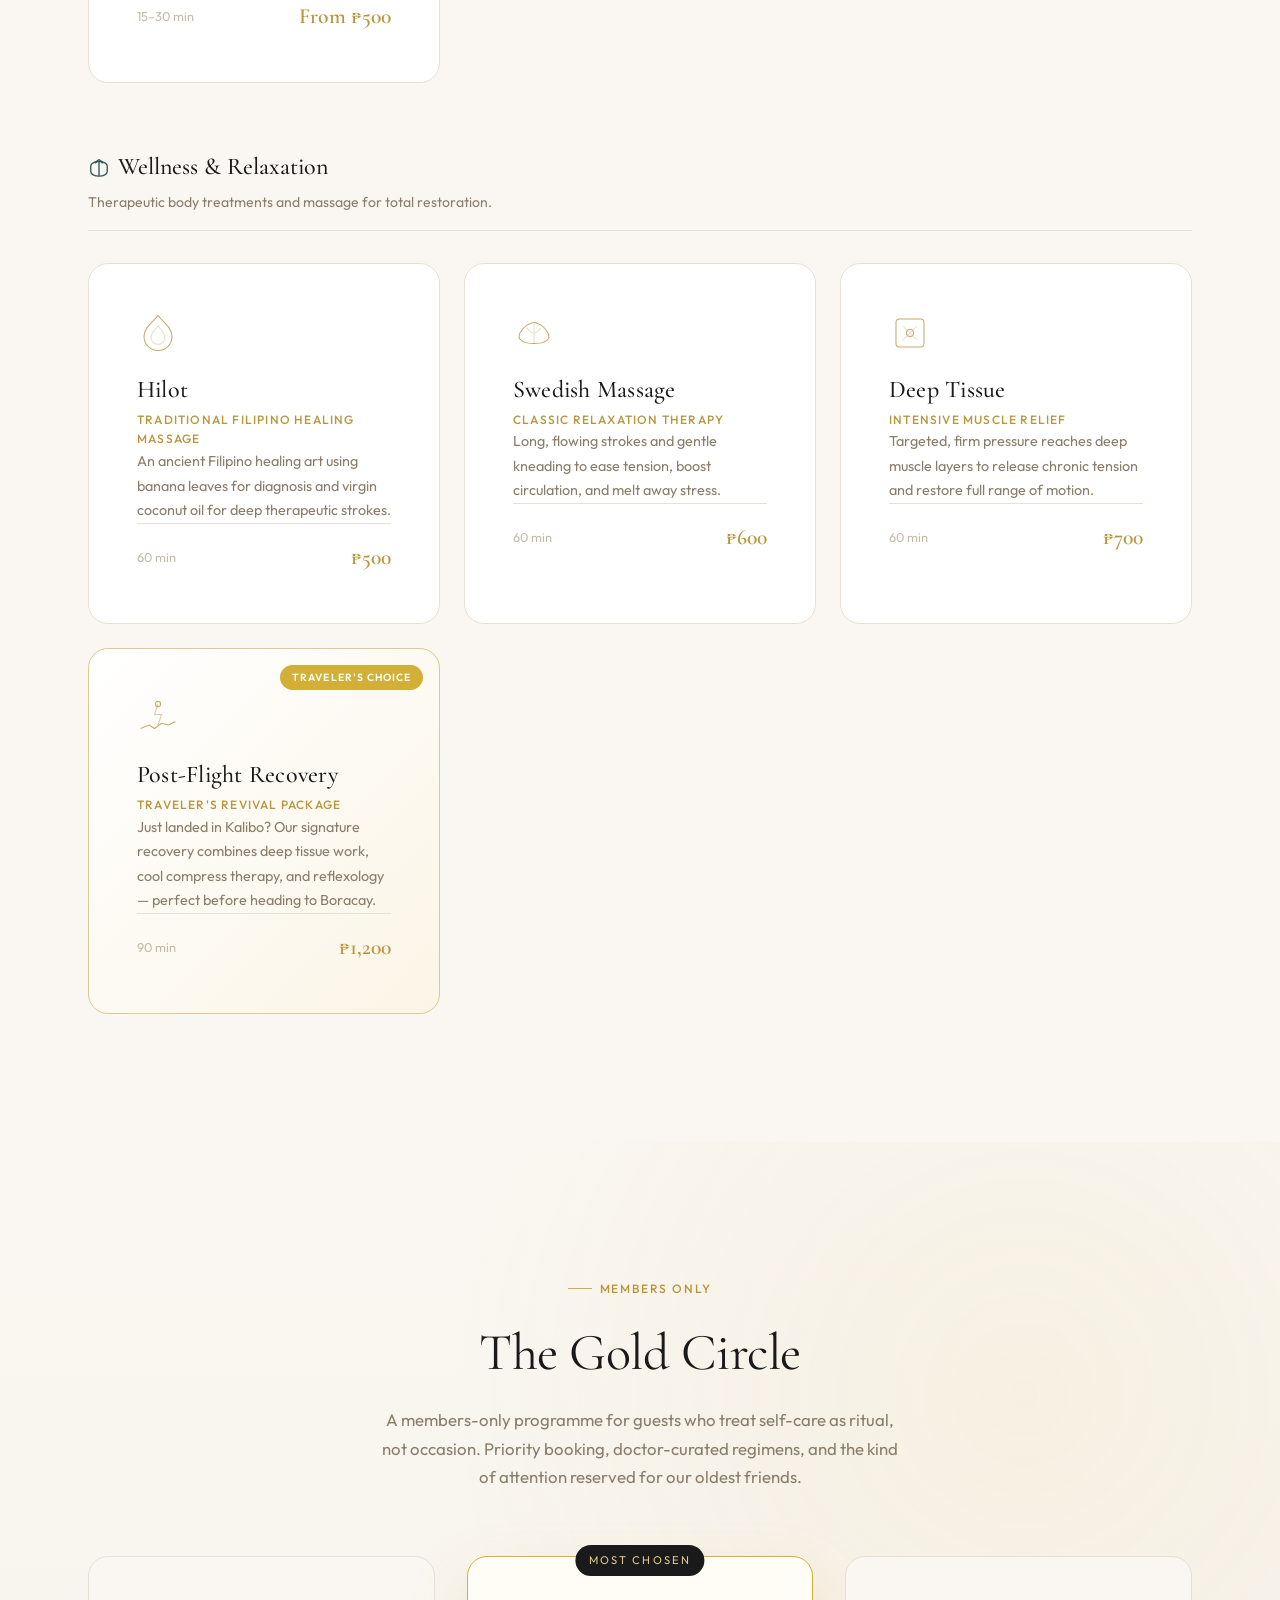
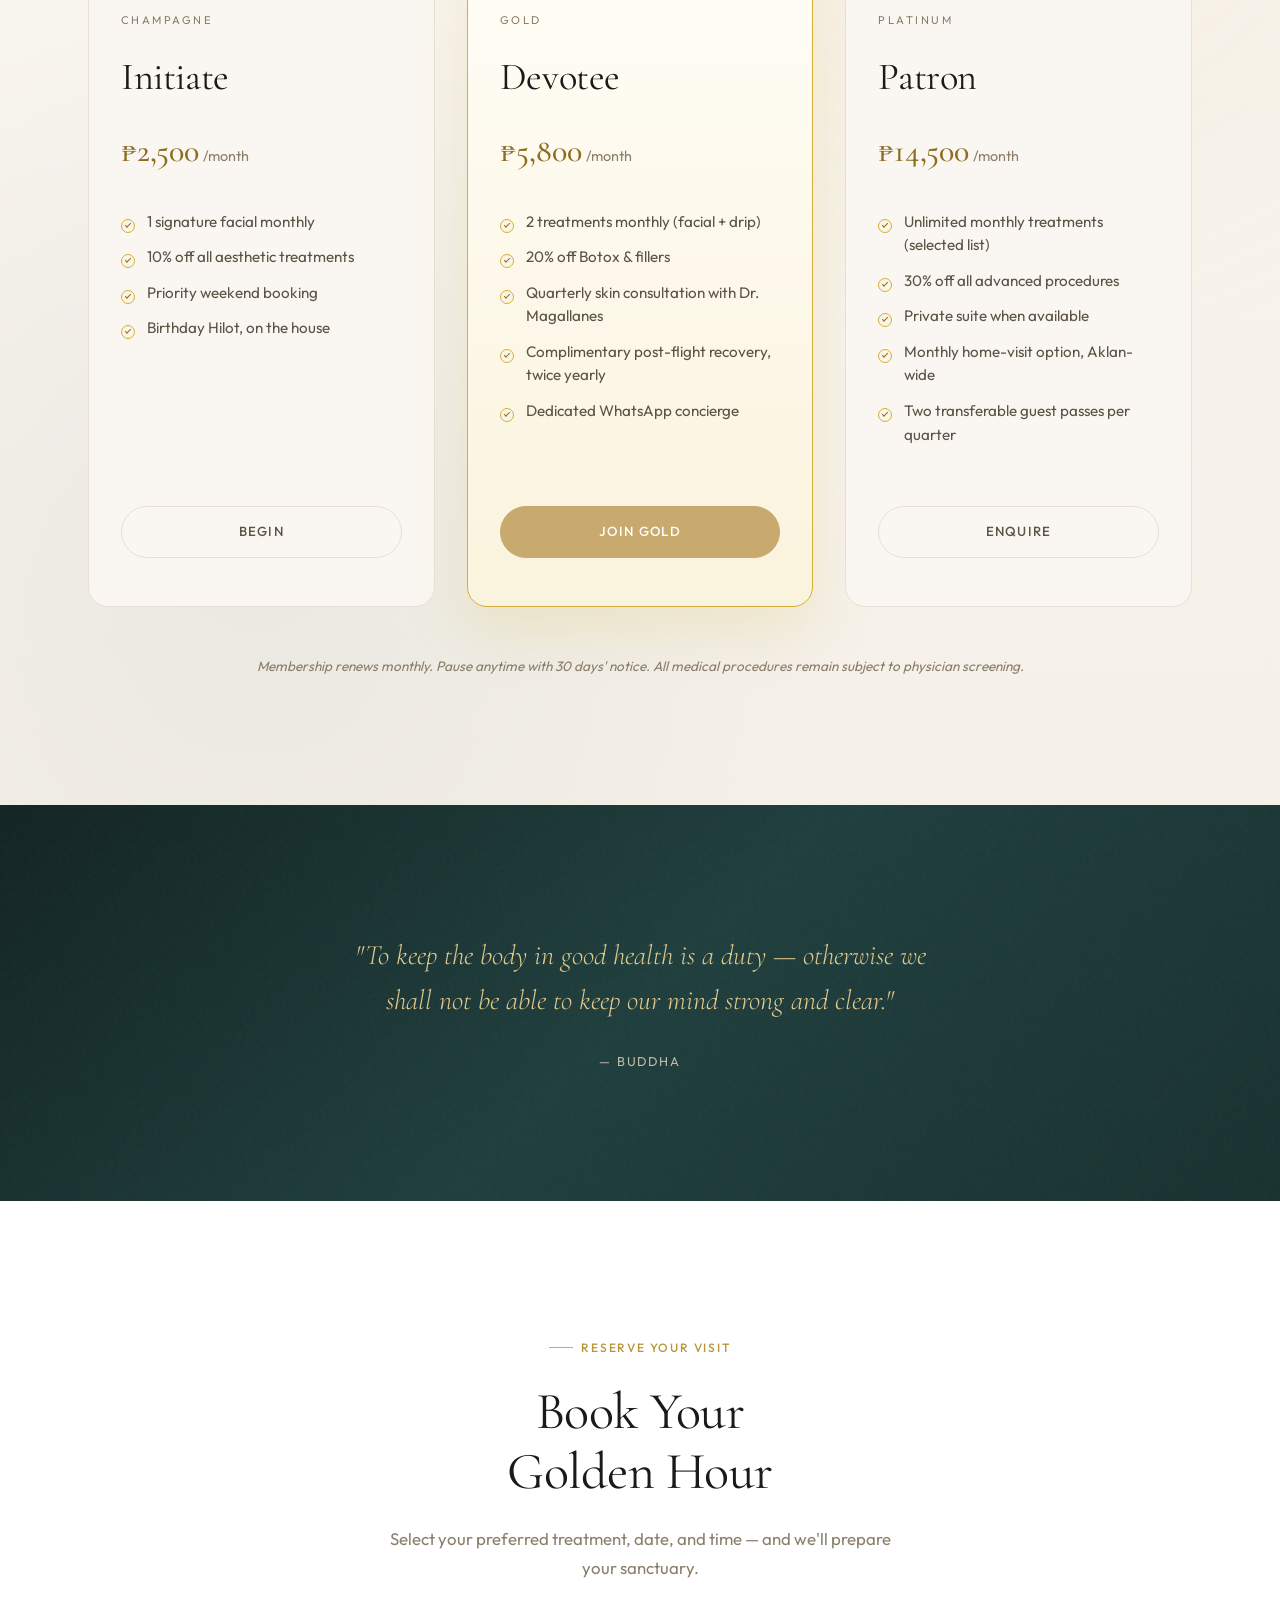
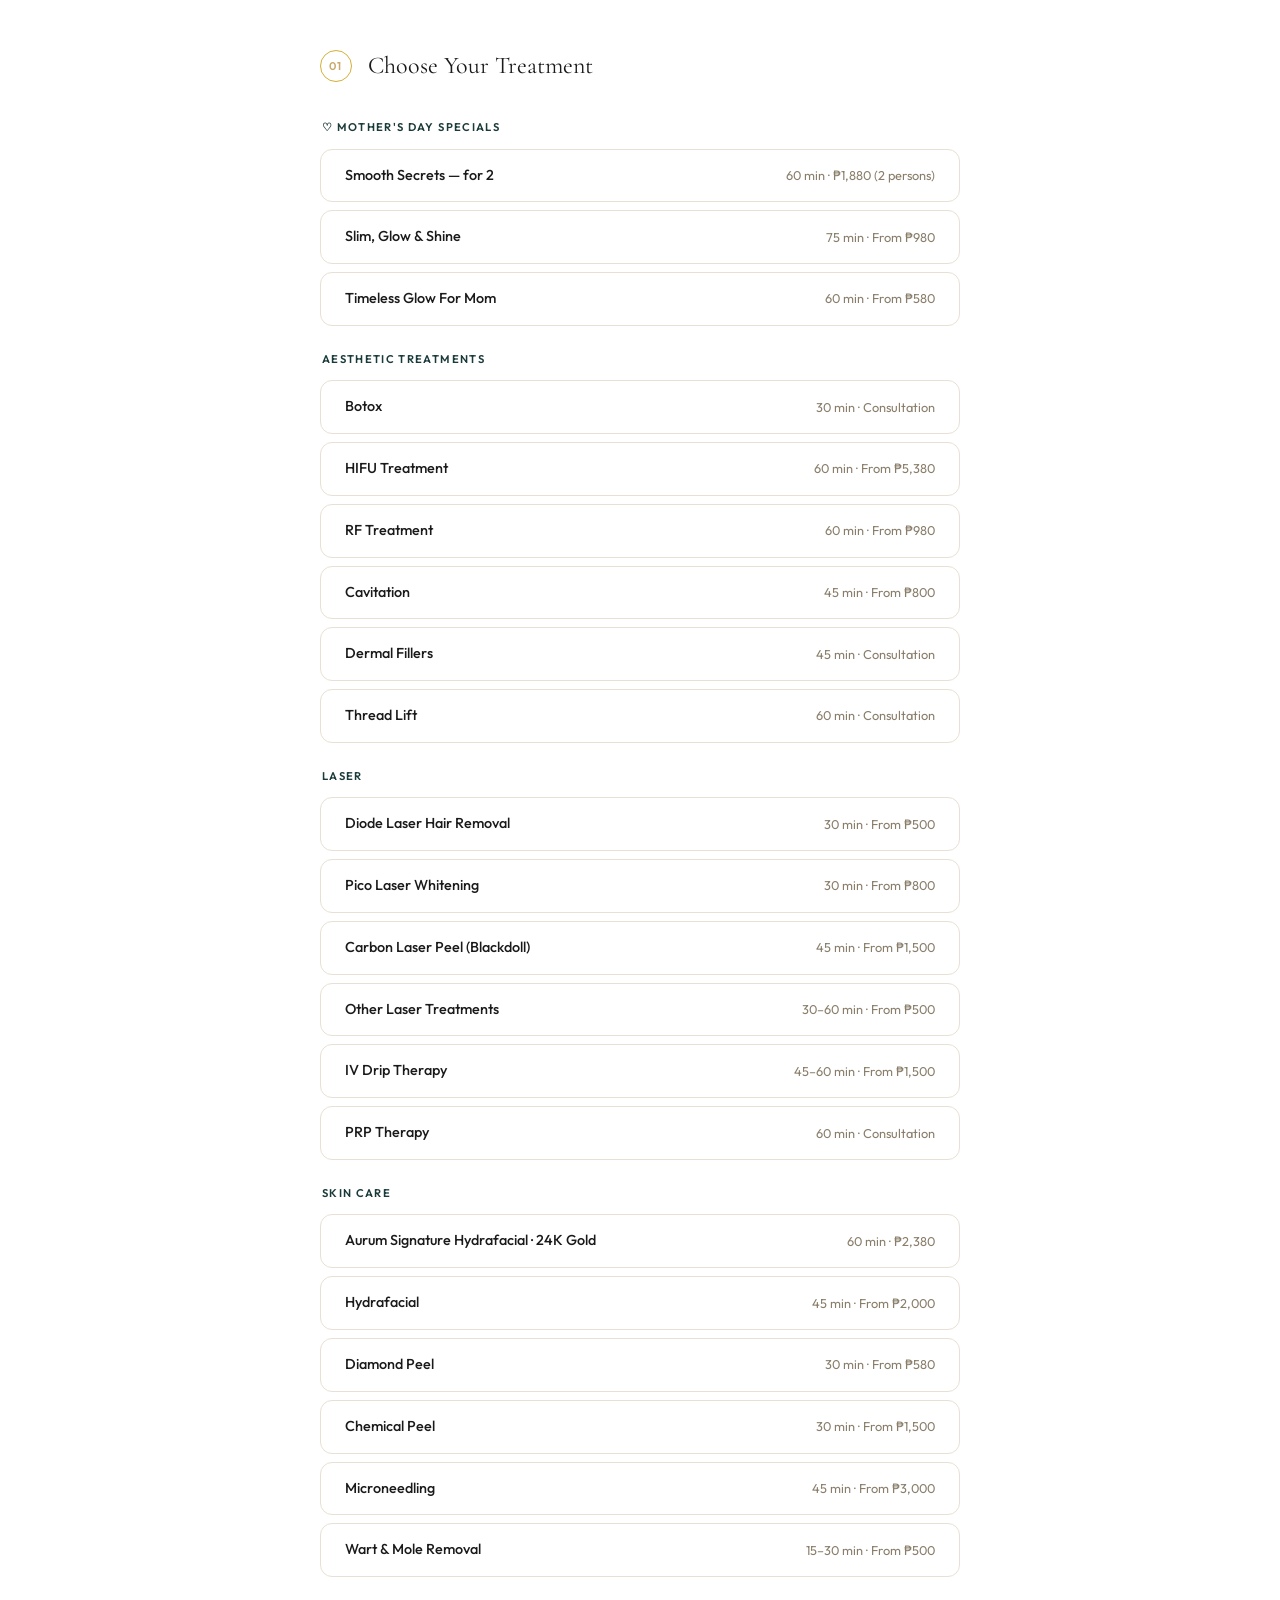
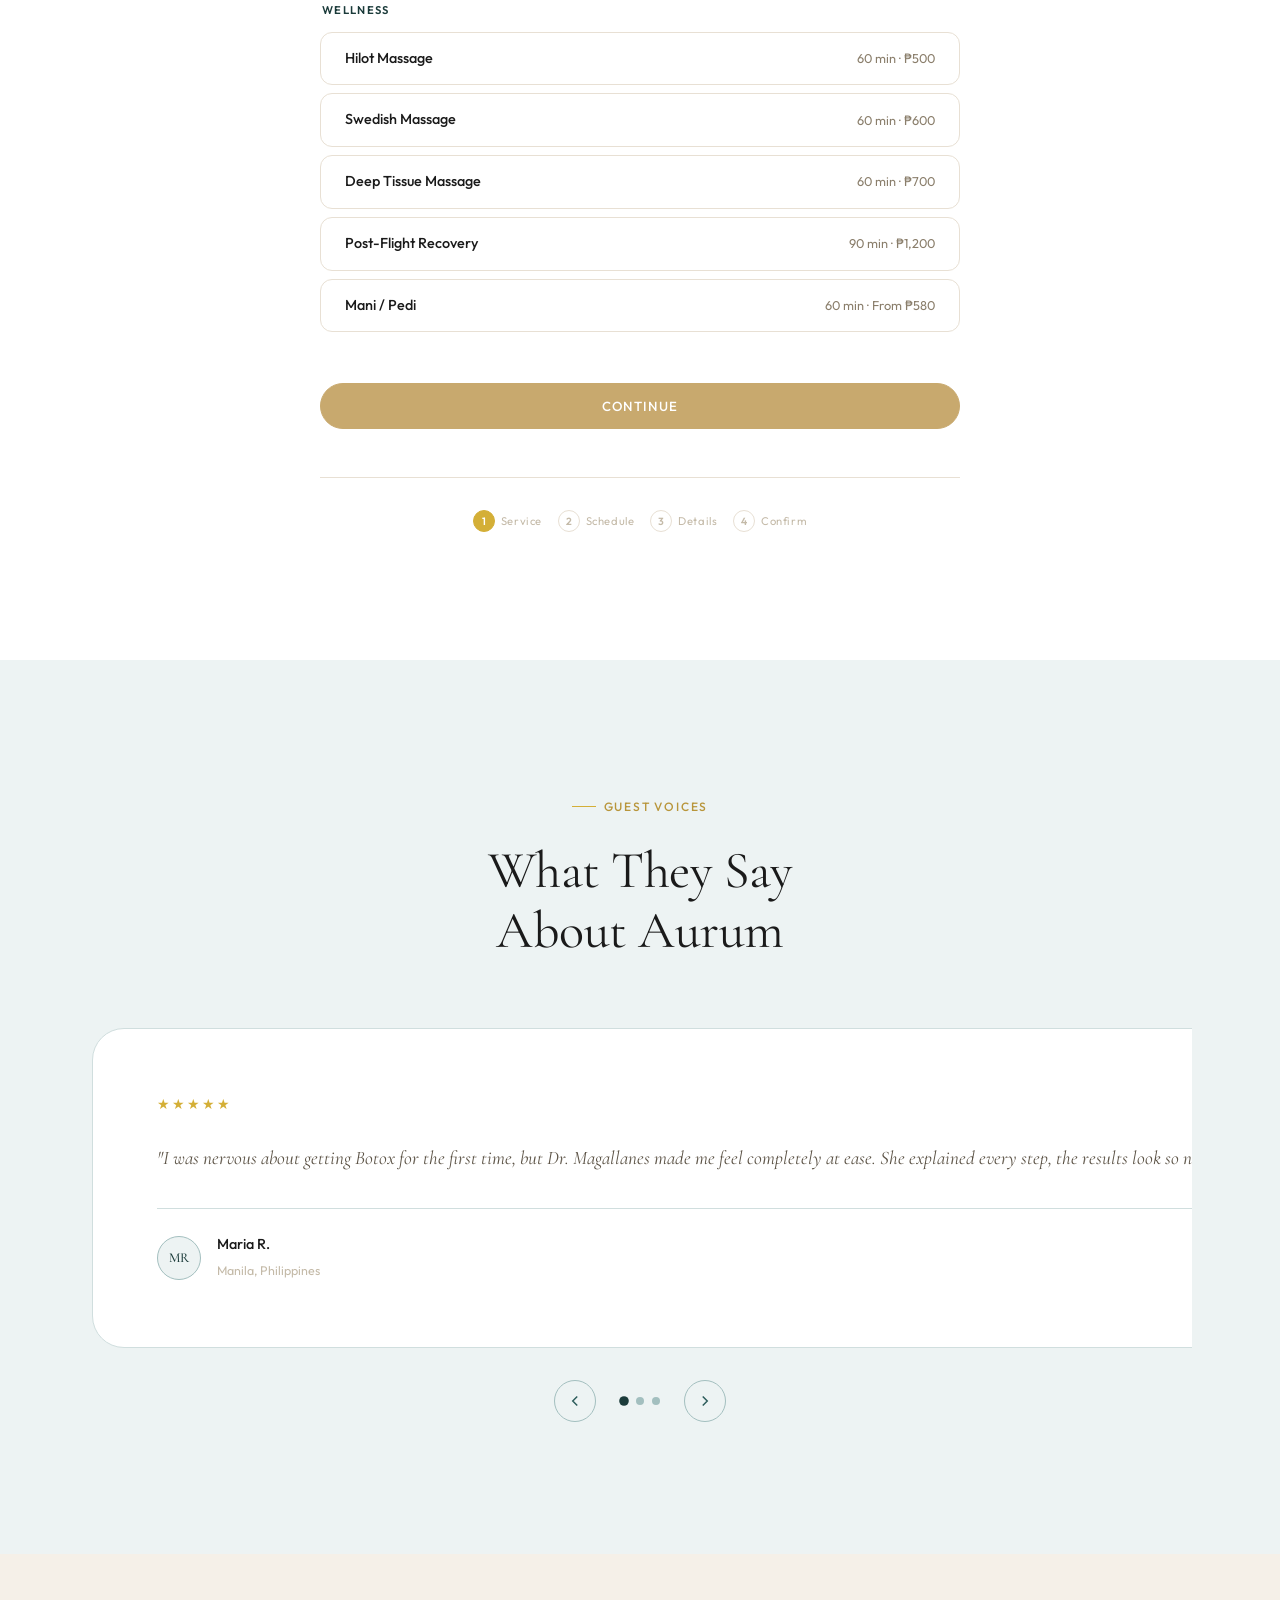
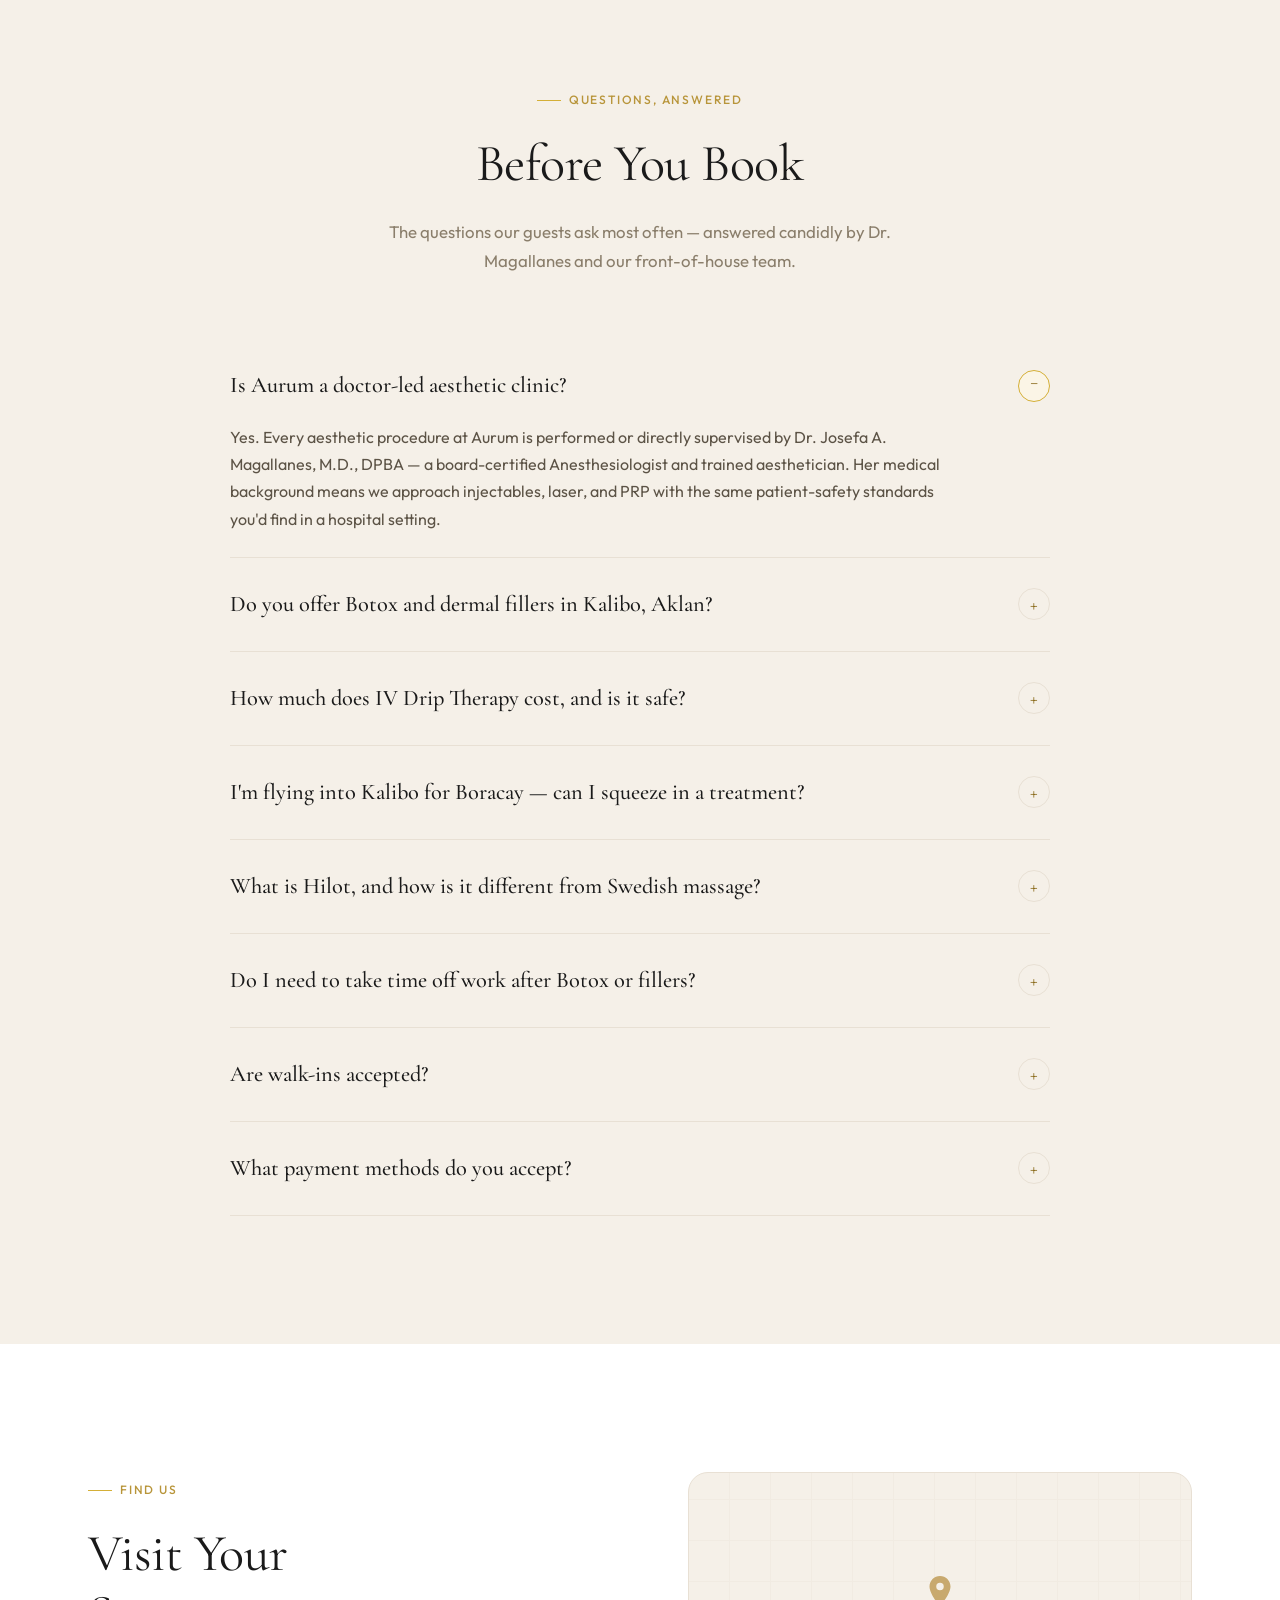
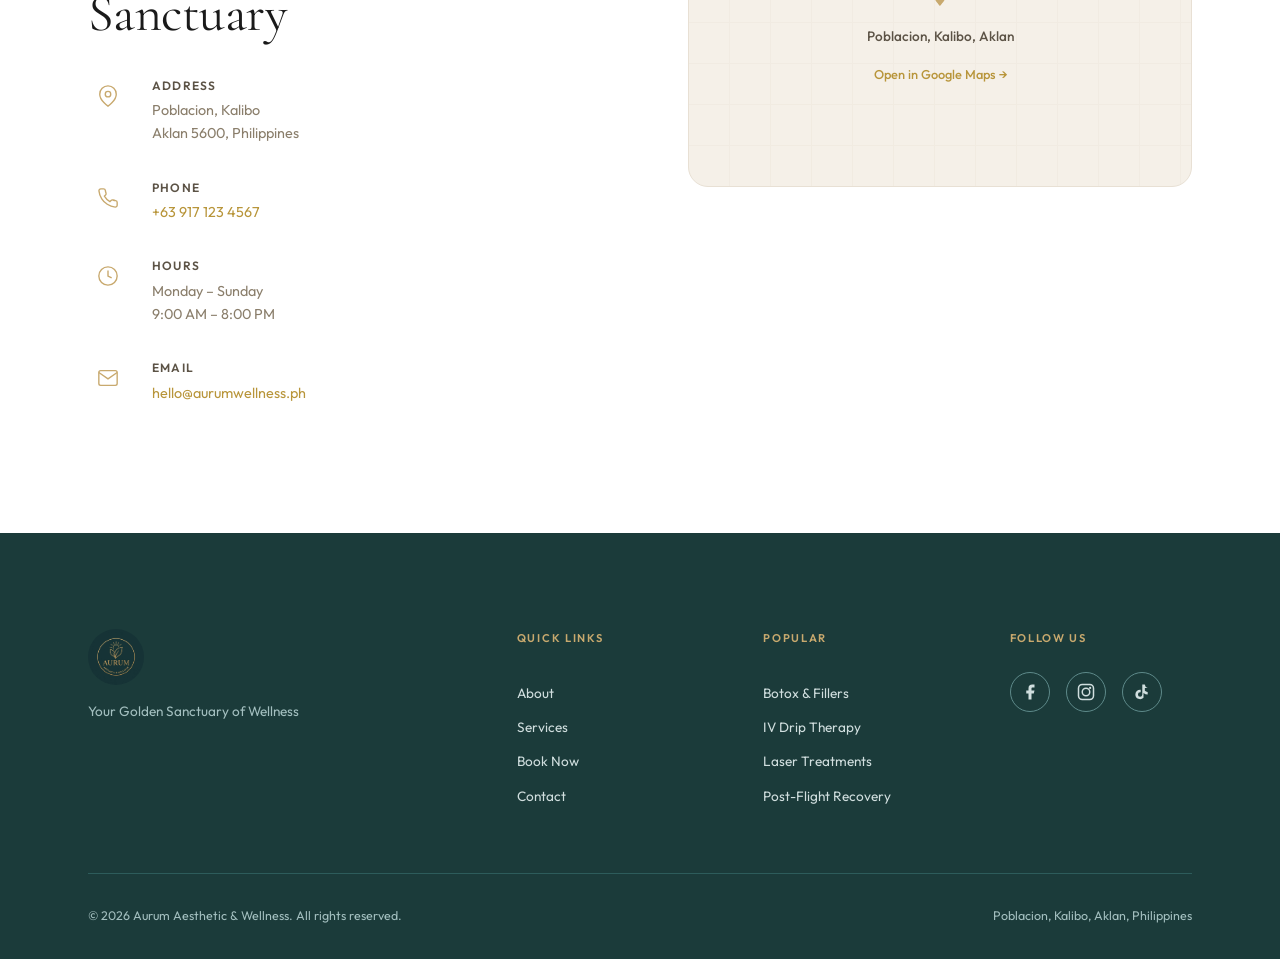
==== commit 351cd257: "Remove concept-switcher ribbon from all iterations The fixed-position banner at the top of each iter" ====
--- a/index.html
+++ b/index.html
@@ -171,13 +171,6 @@
     </div>
   </div>
 
-  <!-- Concept switcher banner -->
-  <a href="iterations.html" class="concept-banner" aria-label="View other design concepts">
-    <span class="concept-banner-pulse"></span>
-    <span class="concept-banner-text"><strong>Concept 01 · Modern Gold</strong> — Compare all four design directions</span>
-    <span class="concept-banner-arrow">→</span>
-  </a>
-
   <!-- Header -->
   <header class="header" id="header">
     <div class="header-inner">
--- a/styles.css
+++ b/styles.css
@@ -2007,9 +2007,6 @@
   .concept-banner-text strong { display: none; }
 }
 
-/* push header below banner */
-.header { margin-top: 40px; }
-@media (max-width: 700px) { .header { margin-top: 36px; } }
 
 /* ============================================
    GOLD CIRCLE MEMBERSHIP
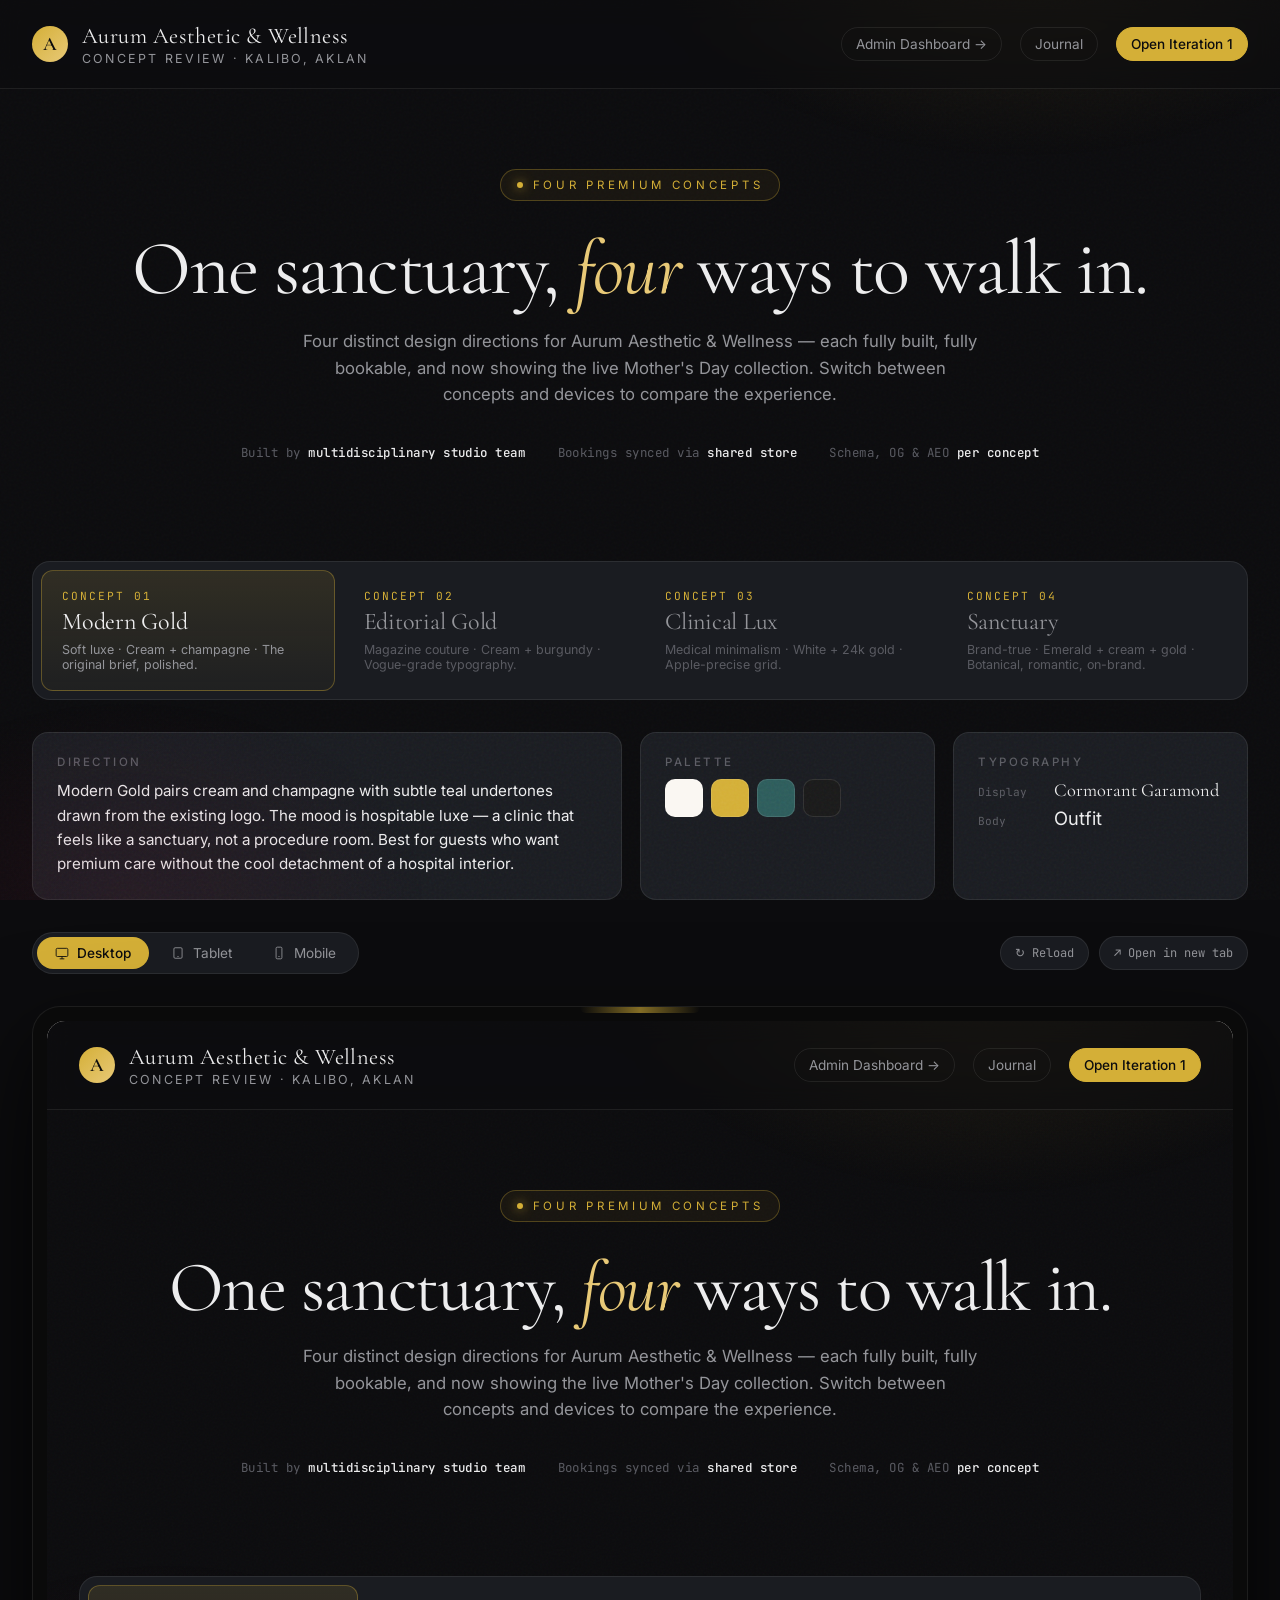
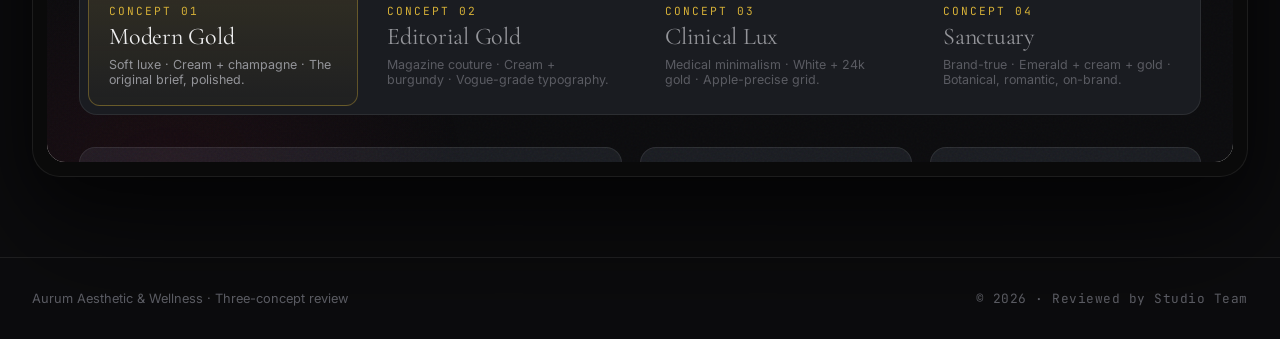
==== commit 797fc549: "Showcase becomes the landing page, lotus loading animation Restructure so the bare domain shows all " ====
--- a/index.html
+++ b/index.html
@@ -3,1305 +3,567 @@
 <head>
   <meta charset="UTF-8">
   <meta name="viewport" content="width=device-width, initial-scale=1.0">
-  <title>Aurum Aesthetic & Wellness — Doctor-Led Botox, Fillers & IV Drip in Kalibo, Aklan</title>
-  <meta name="description" content="Doctor-led aesthetic clinic in Poblacion, Kalibo, Aklan. Botox, dermal fillers, IV drip therapy, laser, and traditional Hilot — performed by Dr. Josefa A. Magallanes, M.D., DPBA. Book your consultation today.">
-  <meta name="keywords" content="aesthetic clinic Kalibo, Botox Aklan, dermal fillers Aklan, IV drip Kalibo, doctor-led aesthetics Philippines, Hilot massage Aklan, laser hair removal Kalibo, Boracay post-flight recovery, Dr. Josefa Magallanes">
-  <meta name="author" content="Aurum Aesthetic & Wellness">
-  <meta name="robots" content="index, follow, max-image-preview:large">
-  <meta name="theme-color" content="#c9a961">
-  <link rel="canonical" href="https://aurumwellness.ph/">
-
-  <!-- OpenGraph -->
-  <meta property="og:type" content="website">
-  <meta property="og:site_name" content="Aurum Aesthetic & Wellness">
-  <meta property="og:title" content="Aurum Aesthetic & Wellness — Doctor-Led Aesthetics in Kalibo, Aklan">
-  <meta property="og:description" content="Doctor-led Botox, fillers, IV drip therapy, and traditional Filipino healing in Poblacion, Kalibo. Your golden sanctuary of wellness.">
-  <meta property="og:image" content="https://aurumwellness.ph/594860053_122094583089159395_8352053032821069602_n.jpg">
-  <meta property="og:url" content="https://aurumwellness.ph/">
-  <meta property="og:locale" content="en_PH">
-
-  <!-- Twitter -->
-  <meta name="twitter:card" content="summary_large_image">
-  <meta name="twitter:title" content="Aurum Aesthetic & Wellness — Kalibo, Aklan">
-  <meta name="twitter:description" content="Doctor-led aesthetic treatments and holistic wellness in Poblacion, Kalibo, Aklan.">
-  <meta name="twitter:image" content="https://aurumwellness.ph/594860053_122094583089159395_8352053032821069602_n.jpg">
-
+  <title>Four Concepts — Aurum Aesthetic & Wellness</title>
+  <meta name="description" content="Compare four premium design directions for Aurum Aesthetic & Wellness — Modern Gold, Editorial Gold, Clinical Lux, and Sanctuary — across mobile, tablet, and desktop.">
+  <meta name="robots" content="noindex, follow">
   <link rel="preconnect" href="https://fonts.googleapis.com">
   <link rel="preconnect" href="https://fonts.gstatic.com" crossorigin>
-  <link href="https://fonts.googleapis.com/css2?family=Cormorant+Garamond:ital,wght@0,300;0,400;0,500;0,600;0,700;1,300;1,400;1,500&family=Outfit:wght@300;400;500;600&display=swap" rel="stylesheet">
-  <link rel="stylesheet" href="styles.css">
-
-  <!-- Schema.org JSON-LD -->
-  <script type="application/ld+json">
-  {
-    "@context": "https://schema.org",
-    "@graph": [
-      {
-        "@type": "MedicalBusiness",
-        "@id": "https://aurumwellness.ph/#business",
-        "name": "Aurum Aesthetic & Wellness",
-        "alternateName": "Aurum Wellness Clinic",
-        "description": "Doctor-led aesthetic clinic and wellness sanctuary in Poblacion, Kalibo, Aklan. Specializing in Botox, dermal fillers, IV drip therapy, laser treatments, and traditional Filipino Hilot.",
-        "url": "https://aurumwellness.ph/",
-        "logo": "https://aurumwellness.ph/594860053_122094583089159395_8352053032821069602_n.jpg",
-        "image": "https://aurumwellness.ph/594860053_122094583089159395_8352053032821069602_n.jpg",
-        "priceRange": "₱₱-₱₱₱",
-        "telephone": "+63-917-123-4567",
-        "email": "hello@aurumwellness.ph",
-        "address": {
-          "@type": "PostalAddress",
-          "streetAddress": "Poblacion",
-          "addressLocality": "Kalibo",
-          "addressRegion": "Aklan",
-          "postalCode": "5600",
-          "addressCountry": "PH"
-        },
-        "geo": {
-          "@type": "GeoCoordinates",
-          "latitude": "11.7080",
-          "longitude": "122.3654"
-        },
-        "openingHoursSpecification": [{
-          "@type": "OpeningHoursSpecification",
-          "dayOfWeek": ["Monday","Tuesday","Wednesday","Thursday","Friday","Saturday","Sunday"],
-          "opens": "09:00",
-          "closes": "20:00"
-        }],
-        "sameAs": [
-          "https://www.facebook.com/aurumwellness.ph",
-          "https://www.instagram.com/aurumwellness.ph"
-        ],
-        "areaServed": [
-          {"@type":"City","name":"Kalibo"},
-          {"@type":"City","name":"Boracay"},
-          {"@type":"AdministrativeArea","name":"Aklan"}
-        ],
-        "medicalSpecialty": ["CosmeticDermatology","PlasticSurgery","PreventiveMedicine"],
-        "founder": { "@id": "https://aurumwellness.ph/#founder" },
-        "aggregateRating": {
-          "@type": "AggregateRating",
-          "ratingValue": "4.9",
-          "reviewCount": "127",
-          "bestRating": "5"
-        }
-      },
-      {
-        "@type": "Physician",
-        "@id": "https://aurumwellness.ph/#founder",
-        "name": "Dr. Josefa A. Magallanes",
-        "honorificSuffix": "M.D., DPBA",
-        "jobTitle": "Founder & Medical Director",
-        "medicalSpecialty": ["Anesthesia","CosmeticDermatology"],
-        "memberOf": "Asia Pacific Medical Center, Aklan",
-        "worksFor": { "@id": "https://aurumwellness.ph/#business" }
-      },
-      {
-        "@type": "WebSite",
-        "@id": "https://aurumwellness.ph/#website",
-        "url": "https://aurumwellness.ph/",
-        "name": "Aurum Aesthetic & Wellness",
-        "publisher": { "@id": "https://aurumwellness.ph/#business" },
-        "inLanguage": "en-PH"
-      },
-      {
-        "@type": "FAQPage",
-        "@id": "https://aurumwellness.ph/#faq",
-        "mainEntity": [
-          {
-            "@type": "Question",
-            "name": "Is Aurum a doctor-led aesthetic clinic?",
-            "acceptedAnswer": {
-              "@type": "Answer",
-              "text": "Yes. Every aesthetic procedure at Aurum is performed or directly supervised by Dr. Josefa A. Magallanes, M.D., DPBA — a board-certified Anesthesiologist and trained aesthetician. This is what separates Aurum from cosmetic spas in the area."
-            }
-          },
-          {
-            "@type": "Question",
-            "name": "Do you offer Botox and dermal fillers in Kalibo, Aklan?",
-            "acceptedAnswer": {
-              "@type": "Answer",
-              "text": "Yes. We offer FDA-approved Botox for wrinkle reduction and hyaluronic-acid dermal fillers for lips, cheeks, chin, jawline, and nasolabial folds. All injections are administered by Dr. Magallanes herself in our Poblacion, Kalibo clinic."
-            }
-          },
-          {
-            "@type": "Question",
-            "name": "How much does IV Drip Therapy cost?",
-            "acceptedAnswer": {
-              "@type": "Answer",
-              "text": "Our physician-administered IV drips start at ₱1,500. Standard Glutathione, Vitamin C, and immunity drips are available, with premium Korean glutathione formulations on request. A short medical screening is conducted before every drip for safety."
-            }
-          },
-          {
-            "@type": "Question",
-            "name": "Can I get treatment before flying to Boracay?",
-            "acceptedAnswer": {
-              "@type": "Answer",
-              "text": "Absolutely. Many travelers stop in for our Post-Flight Recovery package (₱1,200, 90 minutes) or a Hydrafacial before heading to Boracay. We're 5 minutes from Kalibo Airport and open daily 9 AM–8 PM, including weekends."
-            }
-          },
-          {
-            "@type": "Question",
-            "name": "What is Hilot and is it safe?",
-            "acceptedAnswer": {
-              "@type": "Answer",
-              "text": "Hilot is a traditional Filipino healing massage using banana leaves for diagnosis and virgin coconut oil for therapeutic strokes. At Aurum, it is performed by trained therapists in a clinical-grade environment — combining heritage healing with hygiene standards you'd expect from a medical clinic."
-            }
-          },
-          {
-            "@type": "Question",
-            "name": "Are walk-ins accepted?",
-            "acceptedAnswer": {
-              "@type": "Answer",
-              "text": "Walk-ins are welcome subject to availability, but we strongly recommend booking online — especially for doctor-led procedures (Botox, fillers, thread lift, PRP) which require a brief consultation slot."
-            }
-          }
-        ]
-      }
-    ]
-  }
-  </script>
+  <link href="https://fonts.googleapis.com/css2?family=Cormorant+Garamond:wght@400;500;600&family=Inter:wght@300;400;500;600;700&family=JetBrains+Mono:wght@400;500&display=swap" rel="stylesheet">
+  <style>
+    :root {
+      --bg: #0c0c0e;
+      --bg-2: #131418;
+      --surface: #1a1c21;
+      --line: rgba(255,255,255,0.08);
+      --line-strong: rgba(255,255,255,0.16);
+      --text: #ededee;
+      --text-dim: #94959a;
+      --text-faint: #5a5b62;
+      --gold: #d4af37;
+      --gold-soft: #e8c977;
+      --accent-1: #d4af37;
+      --accent-2: #8b1538;
+      --accent-3: #c9b88c;
+    }
+    * { box-sizing: border-box; margin: 0; padding: 0; }
+    html, body { background: var(--bg); color: var(--text); font-family: 'Inter', sans-serif; -webkit-font-smoothing: antialiased; }
+    body { min-height: 100vh; overflow-x: hidden; }
+    a { color: inherit; text-decoration: none; }
+
+    /* Background */
+    .bg-grain {
+      position: fixed; inset: 0; pointer-events: none; z-index: 1; opacity: 0.5; mix-blend-mode: soft-light;
+      background-image: url("data:image/svg+xml,%3Csvg viewBox='0 0 400 400' xmlns='http://www.w3.org/2000/svg'%3E%3Cfilter id='n'%3E%3CfeTurbulence type='fractalNoise' baseFrequency='0.9' numOctaves='3' /%3E%3C/filter%3E%3Crect width='100%25' height='100%25' filter='url(%23n)' opacity='0.4'/%3E%3C/svg%3E");
+    }
+    .bg-glow {
+      position: fixed; inset: 0; pointer-events: none; z-index: 0;
+      background:
+        radial-gradient(800px 500px at 80% -10%, rgba(212,175,55,0.10), transparent 50%),
+        radial-gradient(600px 400px at 10% 100%, rgba(139,21,56,0.10), transparent 50%);
+    }
+
+    /* Top bar */
+    .topbar {
+      position: relative; z-index: 5;
+      display: flex; align-items: center; justify-content: space-between;
+      padding: 22px 32px;
+      border-bottom: 1px solid var(--line);
+      background: rgba(12,12,14,0.5);
+      backdrop-filter: blur(12px);
+    }
+    .brand { display: flex; align-items: center; gap: 14px; }
+    .brand-mark {
+      width: 36px; height: 36px;
+      border-radius: 50%;
+      background: linear-gradient(135deg, var(--gold), var(--gold-soft));
+      display: grid; place-items: center;
+      color: #0c0c0e;
+      font-family: 'Cormorant Garamond', serif;
+      font-weight: 600;
+      font-size: 1.2rem;
+    }
+    .brand-name { font-family: 'Cormorant Garamond', serif; font-size: 1.4rem; letter-spacing: 0.02em; }
+    .brand-sub { color: var(--text-dim); font-size: 0.78rem; letter-spacing: 0.18em; text-transform: uppercase; margin-top: 2px; }
+    .topbar-right { display: flex; align-items: center; gap: 18px; }
+    .topbar-link {
+      font-size: 0.85rem; color: var(--text-dim); padding: 8px 14px; border-radius: 999px;
+      border: 1px solid var(--line); transition: all .2s ease;
+    }
+    .topbar-link:hover { color: var(--text); border-color: var(--line-strong); background: var(--surface); }
+    .topbar-link--accent { color: #0c0c0e; background: var(--gold); border-color: var(--gold); font-weight: 500; }
+    .topbar-link--accent:hover { background: var(--gold-soft); border-color: var(--gold-soft); color: #0c0c0e; }
+
+    /* Hero */
+    .hero {
+      position: relative; z-index: 2;
+      padding: 80px 32px 40px;
+      max-width: 1400px; margin: 0 auto;
+      text-align: center;
+    }
+    .hero-eyebrow {
+      display: inline-flex; align-items: center; gap: 10px;
+      font-size: 0.72rem; letter-spacing: 0.32em; text-transform: uppercase; color: var(--gold);
+      padding: 8px 16px; border: 1px solid rgba(212,175,55,0.3);
+      border-radius: 999px;
+      background: rgba(212,175,55,0.06);
+    }
+    .hero-eyebrow-dot {
+      width: 6px; height: 6px; border-radius: 50%; background: var(--gold);
+      box-shadow: 0 0 12px var(--gold);
+    }
+    .hero h1 {
+      font-family: 'Cormorant Garamond', serif;
+      font-size: clamp(2.6rem, 6vw, 4.8rem);
+      font-weight: 400;
+      line-height: 1.05;
+      margin: 28px 0 18px;
+      letter-spacing: -0.02em;
+    }
+    .hero h1 em { font-style: italic; color: var(--gold-soft); }
+    .hero p {
+      max-width: 680px; margin: 0 auto;
+      color: var(--text-dim); font-size: 1.05rem; line-height: 1.6;
+    }
+    .hero-meta {
+      display: flex; justify-content: center; gap: 32px; flex-wrap: wrap;
+      margin-top: 36px;
+      font-size: 0.78rem; color: var(--text-faint);
+      font-family: 'JetBrains Mono', monospace; letter-spacing: 0.04em;
+    }
+    .hero-meta span strong { color: var(--text); font-weight: 500; }
+
+    /* Tabs */
+    .tabs-wrap {
+      position: relative; z-index: 3;
+      max-width: 1400px; margin: 60px auto 0;
+      padding: 0 32px;
+    }
+    .tabs {
+      display: flex; gap: 8px;
+      padding: 8px;
+      background: var(--surface);
+      border: 1px solid var(--line);
+      border-radius: 18px;
+      overflow-x: auto;
+      scrollbar-width: none;
+    }
+    .tabs::-webkit-scrollbar { display: none; }
+    .tab {
+      flex: 1;
+      min-width: 220px;
+      padding: 18px 20px;
+      border-radius: 12px;
+      cursor: pointer;
+      border: 1px solid transparent;
+      background: transparent;
+      color: var(--text-dim);
+      text-align: left;
+      transition: all .25s ease;
+      display: flex; flex-direction: column; gap: 4px;
+      font-family: inherit;
+    }
+    .tab:hover { color: var(--text); background: rgba(255,255,255,0.03); }
+    .tab.active {
+      background: linear-gradient(180deg, rgba(212,175,55,0.12), rgba(212,175,55,0.03));
+      border-color: rgba(212,175,55,0.35);
+      color: var(--text);
+    }
+    .tab-no { font-family: 'JetBrains Mono', monospace; font-size: 0.7rem; color: var(--gold); letter-spacing: 0.18em; }
+    .tab-name { font-family: 'Cormorant Garamond', serif; font-size: 1.5rem; letter-spacing: -0.01em; }
+    .tab-desc { font-size: 0.78rem; color: var(--text-faint); margin-top: 2px; }
+    .tab.active .tab-desc { color: var(--text-dim); }
+
+    /* Concept describer */
+    .concept-meta {
+      max-width: 1400px; margin: 32px auto 0;
+      padding: 0 32px;
+      display: grid;
+      grid-template-columns: 1fr;
+      gap: 18px;
+    }
+    @media (min-width: 900px) {
+      .concept-meta { grid-template-columns: 2fr 1fr 1fr; }
+    }
+    .meta-card {
+      background: var(--surface);
+      border: 1px solid var(--line);
+      border-radius: 16px;
+      padding: 22px 24px;
+    }
+    .meta-card h4 {
+      font-size: 0.72rem; letter-spacing: 0.22em; text-transform: uppercase;
+      color: var(--text-faint); font-weight: 500;
+      margin-bottom: 10px;
+    }
+    .meta-card p { color: var(--text); font-size: 0.95rem; line-height: 1.6; }
+    .palette { display: flex; gap: 8px; margin-top: 8px; }
+    .swatch {
+      width: 38px; height: 38px; border-radius: 10px;
+      border: 1px solid rgba(255,255,255,0.1);
+      position: relative;
+    }
+    .swatch::after {
+      content: attr(data-name);
+      position: absolute; top: 100%; left: 50%; transform: translateX(-50%);
+      margin-top: 6px;
+      font-size: 0.65rem; color: var(--text-faint);
+      font-family: 'JetBrains Mono', monospace;
+      white-space: nowrap;
+      opacity: 0; transition: opacity .2s;
+    }
+    .swatch:hover::after { opacity: 1; }
+    .typo-row { display: flex; align-items: baseline; gap: 12px; margin-bottom: 6px; }
+    .typo-row span:first-child { color: var(--text-faint); font-size: 0.7rem; width: 64px; font-family: 'JetBrains Mono', monospace; }
+    .typo-row span:last-child { font-size: 1.15rem; }
+
+    /* Gadget switcher */
+    .gadget-switcher {
+      max-width: 1400px; margin: 32px auto 0;
+      padding: 0 32px;
+      display: flex; align-items: center; justify-content: space-between;
+      flex-wrap: wrap; gap: 18px;
+    }
+    .device-tabs {
+      display: flex; gap: 4px;
+      background: var(--surface);
+      border: 1px solid var(--line);
+      border-radius: 999px;
+      padding: 4px;
+    }
+    .device-tab {
+      padding: 8px 18px;
+      border-radius: 999px;
+      background: transparent;
+      border: none;
+      color: var(--text-dim);
+      cursor: pointer;
+      font-family: inherit;
+      font-size: 0.85rem;
+      display: flex; align-items: center; gap: 8px;
+      transition: all .2s ease;
+    }
+    .device-tab:hover { color: var(--text); }
+    .device-tab.active { background: var(--gold); color: #0c0c0e; font-weight: 500; }
+    .device-tab svg { width: 14px; height: 14px; stroke: currentColor; fill: none; stroke-width: 1.5; }
+    .switcher-actions { display: flex; gap: 10px; }
+    .switcher-btn {
+      padding: 8px 14px;
+      border-radius: 999px;
+      background: var(--surface);
+      border: 1px solid var(--line);
+      color: var(--text-dim);
+      font-family: 'JetBrains Mono', monospace;
+      font-size: 0.75rem;
+      cursor: pointer;
+      transition: all .2s ease;
+      display: inline-flex; align-items: center; gap: 6px;
+    }
+    .switcher-btn:hover { color: var(--text); border-color: var(--line-strong); }
+
+    /* Stage */
+    .stage {
+      max-width: 1400px; margin: 32px auto 80px;
+      padding: 0 32px;
+    }
+    .device-frame {
+      margin: 0 auto;
+      transition: max-width .4s var(--ease, cubic-bezier(0.16,1,0.3,1)),
+                  padding .4s var(--ease, cubic-bezier(0.16,1,0.3,1));
+      background: #0a0a0a;
+      border: 1px solid var(--line);
+      border-radius: 28px;
+      padding: 14px;
+      box-shadow: 0 60px 120px rgba(0,0,0,0.5), 0 20px 60px rgba(0,0,0,0.4);
+      position: relative;
+    }
+    .device-frame::before {
+      content: '';
+      position: absolute;
+      top: 0; left: 50%; transform: translateX(-50%);
+      width: 120px; height: 6px;
+      border-radius: 0 0 8px 8px;
+      background: linear-gradient(90deg, transparent, var(--gold), transparent);
+      opacity: 0.6;
+    }
+
+    .device-frame[data-device="desktop"] { max-width: 1320px; }
+    .device-frame[data-device="tablet"]  { max-width: 820px;  }
+    .device-frame[data-device="mobile"]  { max-width: 400px;  padding: 10px; border-radius: 36px; }
+    .device-frame[data-device="mobile"]::before { width: 80px; }
+
+    .device-screen {
+      width: 100%;
+      aspect-ratio: 16 / 10;
+      background: var(--cream, #FAF7F2);
+      border-radius: 18px;
+      overflow: hidden;
+      position: relative;
+    }
+    .device-frame[data-device="desktop"] .device-screen { aspect-ratio: 16 / 10; }
+    .device-frame[data-device="tablet"]  .device-screen { aspect-ratio: 4 / 5; }
+    .device-frame[data-device="mobile"]  .device-screen { aspect-ratio: 9 / 19; border-radius: 28px; }
+
+    .device-screen iframe {
+      width: 100%; height: 100%; border: 0; display: block;
+    }
+    .device-loading {
+      position: absolute; inset: 0;
+      display: grid; place-items: center;
+      color: var(--gold);
+      font-family: 'JetBrains Mono', monospace;
+      font-size: 0.78rem;
+      letter-spacing: 0.2em;
+      text-transform: uppercase;
+      background: var(--bg-2);
+    }
+    .device-loading.hidden { display: none; }
+    .device-loading-inner { display: flex; flex-direction: column; align-items: center; gap: 18px; }
+    .lotus-mini { color: var(--gold); width: 64px; height: 64px; filter: drop-shadow(0 4px 16px rgba(212,175,55,0.35)); }
+    .lotus-mini .lp {
+      stroke-dasharray: 200; stroke-dashoffset: 200; opacity: 0;
+      animation: lotusMiniBloom 1.2s cubic-bezier(0.4,0,0.2,1) forwards;
+      animation-delay: calc(var(--i) * 0.08s);
+      animation-iteration-count: infinite;
+      animation-direction: alternate;
+    }
+    @keyframes lotusMiniBloom {
+      0%, 10%   { stroke-dashoffset: 200; opacity: 0; }
+      30%       { opacity: 1; }
+      100%      { stroke-dashoffset: 0; opacity: 1; }
+    }
+
+    /* Footer */
+    .pageend {
+      position: relative; z-index: 2;
+      padding: 32px;
+      max-width: 1400px; margin: 0 auto;
+      border-top: 1px solid var(--line);
+      display: flex; justify-content: space-between; align-items: center;
+      flex-wrap: wrap; gap: 16px;
+      color: var(--text-faint); font-size: 0.8rem;
+    }
+    .pageend-mono { font-family: 'JetBrains Mono', monospace; letter-spacing: 0.04em; }
+
+    @media (max-width: 700px) {
+      .topbar { padding: 16px 18px; }
+      .topbar-right .topbar-link:nth-child(1) { display: none; }
+      .hero { padding: 50px 18px 24px; }
+      .tabs-wrap, .concept-meta, .gadget-switcher, .stage, .pageend { padding-left: 16px; padding-right: 16px; }
+      .tab { min-width: 180px; }
+    }
+  </style>
 </head>
 <body>
-
-  <!-- Preloader -->
-  <div class="preloader" id="preloader">
-    <div class="preloader-inner">
-      <div class="preloader-ring"></div>
-      <span class="preloader-text">Aurum</span>
-    </div>
-  </div>
-
-  <!-- Header -->
-  <header class="header" id="header">
-    <div class="header-inner">
-      <a href="#hero" class="logo" aria-label="Aurum Aesthetic & Wellness home">
-        <img src="594860053_122094583089159395_8352053032821069602_n.jpg" alt="Aurum Aesthetic & Wellness" class="logo-img">
-      </a>
-      <nav class="nav" id="nav" aria-label="Main navigation">
-        <a href="#about" class="nav-link">About</a>
-        <a href="#promos" class="nav-link nav-link--accent">♡ Specials</a>
-        <a href="#services" class="nav-link">Services</a>
-        <a href="#membership" class="nav-link">Gold Circle</a>
-        <a href="journal/" class="nav-link">Journal</a>
-        <a href="#contact" class="nav-link">Contact</a>
-        <a href="#booking" class="nav-link nav-cta">Book Now</a>
-      </nav>
-      <button class="menu-toggle" id="menuToggle" aria-label="Toggle menu" aria-expanded="false">
-        <span class="menu-bar"></span>
-        <span class="menu-bar"></span>
-        <span class="menu-bar"></span>
-      </button>
-    </div>
+  <div class="bg-glow"></div>
+  <div class="bg-grain"></div>
+
+  <header class="topbar">
+    <div class="brand">
+      <span class="brand-mark">A</span>
+      <div>
+        <div class="brand-name">Aurum Aesthetic & Wellness</div>
+        <div class="brand-sub">Concept Review · Kalibo, Aklan</div>
+      </div>
+    </div>
+    <nav class="topbar-right">
+      <a href="admin/" class="topbar-link">Admin Dashboard →</a>
+      <a href="journal/" class="topbar-link">Journal</a>
+      <a href="iteration-1.html" class="topbar-link topbar-link--accent">Open Iteration 1</a>
+    </nav>
   </header>
 
-  <!-- Mobile Nav Overlay -->
-  <div class="mobile-nav" id="mobileNav" aria-hidden="true">
-    <nav class="mobile-nav-inner" aria-label="Mobile navigation">
-      <a href="#about" class="mobile-nav-link">About</a>
-      <a href="#services" class="mobile-nav-link">Services</a>
-      <a href="#membership" class="mobile-nav-link">Gold Circle</a>
-      <a href="journal/" class="mobile-nav-link">Journal</a>
-      <a href="#faq" class="mobile-nav-link">FAQ</a>
-      <a href="#contact" class="mobile-nav-link">Contact</a>
-      <a href="iterations.html" class="mobile-nav-link">View Concepts</a>
-      <a href="#booking" class="mobile-nav-link mobile-nav-cta">Book Your Session</a>
-    </nav>
-    <div class="mobile-nav-footer">
-      <p>Poblacion, Kalibo, Aklan</p>
-      <p>Open Daily · 9 AM – 8 PM</p>
-    </div>
-  </div>
-
-  <main>
-    <!-- Hero -->
-    <section class="hero" id="hero">
-      <div class="hero-bg">
-        <div class="hero-grain"></div>
-        <div class="hero-gradient"></div>
-        <div class="hero-orb hero-orb--1"></div>
-        <div class="hero-orb hero-orb--2"></div>
-        <div class="hero-orb hero-orb--3"></div>
+  <section class="hero">
+    <span class="hero-eyebrow"><span class="hero-eyebrow-dot"></span>Four Premium Concepts</span>
+    <h1>One sanctuary, <em>four</em> ways to walk in.</h1>
+    <p>Four distinct design directions for Aurum Aesthetic & Wellness — each fully built, fully bookable, and now showing the live Mother's Day collection. Switch between concepts and devices to compare the experience.</p>
+    <div class="hero-meta">
+      <span>Built by <strong>multidisciplinary studio team</strong></span>
+      <span>Bookings synced via <strong>shared store</strong></span>
+      <span>Schema, OG & AEO <strong>per concept</strong></span>
+    </div>
+  </section>
+
+  <section class="tabs-wrap">
+    <div class="tabs" role="tablist">
+      <button class="tab active" data-tab="1" role="tab" aria-selected="true">
+        <span class="tab-no">CONCEPT 01</span>
+        <span class="tab-name">Modern Gold</span>
+        <span class="tab-desc">Soft luxe · Cream + champagne · The original brief, polished.</span>
+      </button>
+      <button class="tab" data-tab="2" role="tab" aria-selected="false">
+        <span class="tab-no">CONCEPT 02</span>
+        <span class="tab-name">Editorial Gold</span>
+        <span class="tab-desc">Magazine couture · Cream + burgundy · Vogue-grade typography.</span>
+      </button>
+      <button class="tab" data-tab="3" role="tab" aria-selected="false">
+        <span class="tab-no">CONCEPT 03</span>
+        <span class="tab-name">Clinical Lux</span>
+        <span class="tab-desc">Medical minimalism · White + 24k gold · Apple-precise grid.</span>
+      </button>
+      <button class="tab" data-tab="4" role="tab" aria-selected="false">
+        <span class="tab-no">CONCEPT 04</span>
+        <span class="tab-name">Sanctuary</span>
+        <span class="tab-desc">Brand-true · Emerald + cream + gold · Botanical, romantic, on-brand.</span>
+      </button>
+    </div>
+  </section>
+
+  <section class="concept-meta" id="conceptMeta">
+    <div class="meta-card">
+      <h4>Direction</h4>
+      <p id="metaDirection">Modern Gold pairs cream and champagne with subtle teal undertones drawn from the existing logo. The mood is hospitable luxe — a clinic that feels like a sanctuary, not a procedure room. Best for guests who want premium care without the cool detachment of a hospital interior.</p>
+    </div>
+    <div class="meta-card">
+      <h4>Palette</h4>
+      <div class="palette" id="metaPalette">
+        <span class="swatch" style="background:#FAF7F2" data-name="Cream"></span>
+        <span class="swatch" style="background:#D4AF37" data-name="Gold"></span>
+        <span class="swatch" style="background:#2D5C5B" data-name="Teal"></span>
+        <span class="swatch" style="background:#1A1A1A" data-name="Ink"></span>
       </div>
-      <div class="hero-content">
-        <div class="hero-badge reveal">
-          <span class="hero-badge-dot"></span>
-          Poblacion, Kalibo, Aklan
-        </div>
-        <h1 class="hero-title reveal reveal--delay-1">
-          <span class="hero-title-line">Your Golden</span>
-          <span class="hero-title-line hero-title-line--accent">Sanctuary</span>
-          <span class="hero-title-line">of Wellness</span>
-        </h1>
-        <p class="hero-sub reveal reveal--delay-2">Doctor-led aesthetic treatments and holistic wellness.<br>Science meets serenity in the heart of Kalibo.</p>
-        <div class="hero-actions reveal reveal--delay-3">
-          <a href="#booking" class="btn btn--primary">Book a Session</a>
-          <a href="#services" class="btn btn--ghost">View Services</a>
-        </div>
+    </div>
+    <div class="meta-card">
+      <h4>Typography</h4>
+      <div id="metaTypo">
+        <div class="typo-row"><span>Display</span><span style="font-family:'Cormorant Garamond',serif">Cormorant Garamond</span></div>
+        <div class="typo-row"><span>Body</span><span style="font-family:'Inter',sans-serif">Outfit</span></div>
       </div>
-      <div class="hero-scroll">
-        <div class="hero-scroll-line"></div>
-      </div>
-    </section>
-
-    <!-- About -->
-    <section class="about" id="about">
-      <div class="container">
-        <div class="about-grid">
-          <div class="about-visual scroll-reveal">
-            <div class="about-img-frame">
-              <img src="627046515_122117458179159395_5509610316692997982_n.jpg" alt="Dr. Josefa A. Magallanes, M.D., DPBA — Founder of Aurum Aesthetic & Wellness" class="about-img" loading="lazy">
-              <div class="about-img-accent"></div>
-            </div>
-            <div class="about-doctor-tag">
-              <strong>Dr. Josefa A. Magallanes</strong>
-              <span>M.D., DPBA · Anesthesiologist</span>
-              <span>Asia Pacific Medical Center, Aklan</span>
-            </div>
-          </div>
-          <div class="about-content scroll-reveal">
-            <span class="section-tag">Our Story</span>
-            <h2 class="section-title">Doctor-Led Care,<br>Golden Results</h2>
-            <div class="about-text">
-              <p>Aurum Aesthetic & Wellness was founded by <strong>Dr. Josefa A. Magallanes, M.D., DPBA</strong> — a board-certified Anesthesiologist at Asia Pacific Medical Center, Aklan, and trained aesthetician dedicated to making world-class aesthetic care accessible right here in Kalibo.</p>
-              <p>Every treatment at Aurum is performed or directly supervised by Dr. Magallanes herself. From advanced injectables like Botox and dermal fillers to laser treatments and IV therapy — your safety is never compromised. Her medical background in anesthesiology means she understands pain management, pharmacology, and patient safety at the highest level.</p>
-              <p>Our name, derived from the Latin word for gold, reflects our standard of care: nothing less than golden for every guest who walks through our doors.</p>
-            </div>
-            <div class="about-trust">
-              <div class="trust-badge">
-                <svg viewBox="0 0 24 24" fill="none" stroke="currentColor" stroke-width="1.5" width="24" height="24"><path d="M12 22s8-4 8-10V5l-8-3-8 3v7c0 6 8 10 8 10z"/><path d="M9 12l2 2 4-4" stroke-linecap="round" stroke-linejoin="round"/></svg>
-                <span>Doctor-Led Procedures</span>
-              </div>
-              <div class="trust-badge">
-                <svg viewBox="0 0 24 24" fill="none" stroke="currentColor" stroke-width="1.5" width="24" height="24"><path d="M22 12h-4l-3 9L9 3l-3 9H2"/></svg>
-                <span>FDA-Approved Products</span>
-              </div>
-              <div class="trust-badge">
-                <svg viewBox="0 0 24 24" fill="none" stroke="currentColor" stroke-width="1.5" width="24" height="24"><circle cx="12" cy="8" r="4"/><path d="M20 21a8 8 0 00-16 0"/></svg>
-                <span>Licensed Aesthetician</span>
-              </div>
-            </div>
-            <div class="about-stats">
-              <div class="stat">
-                <span class="stat-number">20+</span>
-                <span class="stat-label">Treatments</span>
-              </div>
-              <div class="stat">
-                <span class="stat-number">7</span>
-                <span class="stat-label">Days Open</span>
-              </div>
-              <div class="stat">
-                <span class="stat-number">11</span>
-                <span class="stat-label">Hours Daily</span>
-              </div>
-            </div>
+    </div>
+  </section>
+
+  <section class="gadget-switcher">
+    <div class="device-tabs" role="tablist" aria-label="Device size">
+      <button class="device-tab active" data-device="desktop">
+        <svg viewBox="0 0 24 24"><rect x="2" y="4" width="20" height="14" rx="2"/><path d="M8 22h8M12 18v4"/></svg>
+        Desktop
+      </button>
+      <button class="device-tab" data-device="tablet">
+        <svg viewBox="0 0 24 24"><rect x="5" y="3" width="14" height="18" rx="2"/><path d="M11 18h2"/></svg>
+        Tablet
+      </button>
+      <button class="device-tab" data-device="mobile">
+        <svg viewBox="0 0 24 24"><rect x="7" y="2" width="10" height="20" rx="2"/><path d="M11 18h2"/></svg>
+        Mobile
+      </button>
+    </div>
+    <div class="switcher-actions">
+      <button class="switcher-btn" id="reloadFrame" title="Reload preview">↻ Reload</button>
+      <a class="switcher-btn" id="openTab" href="index.html" target="_blank" rel="noopener">↗ Open in new tab</a>
+    </div>
+  </section>
+
+  <section class="stage">
+    <div class="device-frame" id="deviceFrame" data-device="desktop">
+      <div class="device-screen">
+        <iframe id="conceptFrame" src="index.html" title="Concept preview" loading="lazy"></iframe>
+        <div class="device-loading hidden" id="deviceLoading">
+          <div class="device-loading-inner">
+            <svg class="lotus-mini" viewBox="0 0 200 200" fill="none" stroke="currentColor" stroke-width="1.6" stroke-linecap="round" aria-hidden="true">
+              <path class="lp" style="--i:0" d="M100 100 Q80 65 100 28 Q120 65 100 100 Z"/>
+              <path class="lp" style="--i:1" d="M100 100 Q80 65 100 28 Q120 65 100 100 Z" transform="rotate(60 100 100)"/>
+              <path class="lp" style="--i:2" d="M100 100 Q80 65 100 28 Q120 65 100 100 Z" transform="rotate(120 100 100)"/>
+              <path class="lp" style="--i:3" d="M100 100 Q80 65 100 28 Q120 65 100 100 Z" transform="rotate(180 100 100)"/>
+              <path class="lp" style="--i:4" d="M100 100 Q80 65 100 28 Q120 65 100 100 Z" transform="rotate(240 100 100)"/>
+              <path class="lp" style="--i:5" d="M100 100 Q80 65 100 28 Q120 65 100 100 Z" transform="rotate(300 100 100)"/>
+            </svg>
+            <span>Blooming…</span>
           </div>
         </div>
       </div>
-    </section>
-
-    <!-- Promotions / Mother's Day specials -->
-    <section class="promos" id="promos">
-      <div class="container">
-        <div class="section-header scroll-reveal">
-          <span class="section-tag">Mother's Day · 2026</span>
-          <h2 class="section-title">For the Women<br>Who Built Us</h2>
-          <p class="section-desc">Three limited collections, prepared in collaboration with our atelier. Pricing valid through <strong>20 May 2026</strong>.</p>
-        </div>
-        <div class="promos-grid scroll-reveal" id="promosMount"></div>
-        <p class="promos-fineprint scroll-reveal">All promotional bookings remain subject to physician screening. Promos cannot be combined with Gold Circle member discounts.</p>
-      </div>
-    </section>
-
-    <!-- Services -->
-    <section class="services" id="services">
-      <div class="container">
-        <div class="section-header scroll-reveal">
-          <span class="section-tag">Our Services</span>
-          <h2 class="section-title">Aesthetic & Wellness<br>Treatments</h2>
-          <p class="section-desc">All aesthetic procedures are performed or supervised by a licensed physician. Your safety and results are our golden standard.</p>
-        </div>
-
-        <!-- Doctor-Led Trust Banner -->
-        <div class="services-trust-banner scroll-reveal">
-          <svg viewBox="0 0 24 24" fill="none" stroke="currentColor" stroke-width="1.5" width="20" height="20"><path d="M12 22s8-4 8-10V5l-8-3-8 3v7c0 6 8 10 8 10z"/><path d="M9 12l2 2 4-4" stroke-linecap="round" stroke-linejoin="round"/></svg>
-          <span>All procedures are <strong>doctor-led</strong> by Dr. Josefa A. Magallanes — ensuring clinical safety with every treatment.</span>
-        </div>
-
-        <!-- Category: Aesthetic Treatments -->
-        <div class="services-category scroll-reveal">
-          <h3 class="services-category-title">
-            <svg viewBox="0 0 24 24" fill="none" stroke="currentColor" stroke-width="1.5" width="22" height="22"><path d="M12 2L2 7l10 5 10-5-10-5z"/><path d="M2 17l10 5 10-5"/><path d="M2 12l10 5 10-5"/></svg>
-            Aesthetic Treatments
-          </h3>
-          <p class="services-category-desc">Advanced, physician-administered procedures for visible, lasting results.</p>
-        </div>
-
-        <div class="services-grid">
-          <div class="service-card service-card--medical scroll-reveal" data-service="botox">
-            <div class="service-card-badge service-card-badge--doctor">Doctor-Led</div>
-            <div class="service-card-icon">
-              <svg viewBox="0 0 48 48" fill="none" stroke="currentColor" stroke-width="1.2">
-                <rect x="20" y="4" width="8" height="28" rx="2"/>
-                <path d="M22 32h4v8a2 2 0 01-2 2h0a2 2 0 01-2-2v-8z"/>
-                <line x1="16" y1="12" x2="20" y2="12" opacity="0.4"/>
-                <line x1="16" y1="18" x2="20" y2="18" opacity="0.4"/>
-                <line x1="16" y1="24" x2="20" y2="24" opacity="0.4"/>
-              </svg>
-            </div>
-            <div class="service-card-content">
-              <h3 class="service-card-title">Botox</h3>
-              <p class="service-card-sub">Wrinkle Reduction & Prevention</p>
-              <p class="service-card-desc">FDA-approved neurotoxin injections to smooth forehead lines, crow's feet, and frown lines. Results in 3–7 days, lasting 3–4 months.</p>
-              <div class="service-card-meta">
-                <span class="service-card-duration">30 min</span>
-                <span class="service-card-price">Consult</span>
-              </div>
-            </div>
-            <button class="service-card-book" data-book="botox" aria-label="Book Botox consultation">Book →</button>
-          </div>
-
-          <div class="service-card service-card--medical scroll-reveal" data-service="fillers">
-            <div class="service-card-badge service-card-badge--doctor">Doctor-Led</div>
-            <div class="service-card-icon">
-              <svg viewBox="0 0 48 48" fill="none" stroke="currentColor" stroke-width="1.2">
-                <circle cx="24" cy="20" r="12"/>
-                <path d="M18 18c2-2 4-3 6-3s4 1 6 3" opacity="0.6"/>
-                <path d="M16 24c2 4 5 6 8 6s6-2 8-6" opacity="0.4"/>
-                <path d="M24 32v8M20 36h8"/>
-              </svg>
-            </div>
-            <div class="service-card-content">
-              <h3 class="service-card-title">Dermal Fillers</h3>
-              <p class="service-card-sub">Volume Restoration & Contouring</p>
-              <p class="service-card-desc">Hyaluronic acid fillers for lips, cheeks, chin, jawline, and nasolabial folds. Natural-looking volume that lasts 6–12 months.</p>
-              <div class="service-card-meta">
-                <span class="service-card-duration">45 min</span>
-                <span class="service-card-price">Consult</span>
-              </div>
-            </div>
-            <button class="service-card-book" data-book="fillers" aria-label="Book Dermal Fillers consultation">Book →</button>
-          </div>
-
-          <div class="service-card service-card--medical scroll-reveal" data-service="thread-lift">
-            <div class="service-card-badge service-card-badge--doctor">Doctor-Led</div>
-            <div class="service-card-icon">
-              <svg viewBox="0 0 48 48" fill="none" stroke="currentColor" stroke-width="1.2">
-                <path d="M12 36c4-8 8-24 12-28"/>
-                <path d="M36 36c-4-8-8-24-12-28"/>
-                <path d="M16 28l4-4 4 4 4-4 4 4" opacity="0.4"/>
-              </svg>
-            </div>
-            <div class="service-card-content">
-              <h3 class="service-card-title">Thread Lift</h3>
-              <p class="service-card-sub">Non-Surgical Face Lift</p>
-              <p class="service-card-desc">PDO threads gently lift and tighten sagging skin on the face, neck, and jowls — stimulating collagen for progressive, natural results.</p>
-              <div class="service-card-meta">
-                <span class="service-card-duration">60 min</span>
-                <span class="service-card-price">Consult</span>
-              </div>
-            </div>
-            <button class="service-card-book" data-book="thread-lift" aria-label="Book Thread Lift consultation">Book →</button>
-          </div>
-
-          <div class="service-card service-card--medical scroll-reveal" data-service="laser">
-            <div class="service-card-badge service-card-badge--doctor">Doctor-Led</div>
-            <div class="service-card-icon">
-              <svg viewBox="0 0 48 48" fill="none" stroke="currentColor" stroke-width="1.2">
-                <circle cx="24" cy="24" r="6"/>
-                <path d="M24 4v8M24 36v8M4 24h8M36 24h8" opacity="0.6"/>
-                <path d="M10 10l6 6M32 32l6 6M38 10l-6 6M16 32l-6 6" opacity="0.3"/>
-              </svg>
-            </div>
-            <div class="service-card-content">
-              <h3 class="service-card-title">Laser Treatments</h3>
-              <p class="service-card-sub">Hair Removal, Skin Resurfacing & Pigmentation</p>
-              <p class="service-card-desc">Medical-grade laser technology for permanent hair reduction, acne scar treatment, pigmentation correction, and carbon laser peels.</p>
-              <div class="service-card-meta">
-                <span class="service-card-duration">30–60 min</span>
-                <span class="service-card-price">From ₱500</span>
-              </div>
-            </div>
-            <button class="service-card-book" data-book="laser" aria-label="Book Laser Treatment">Book →</button>
-          </div>
-
-          <div class="service-card service-card--medical service-card--featured scroll-reveal" data-service="gluta-drip">
-            <div class="service-card-badge">Most Popular</div>
-            <div class="service-card-icon">
-              <svg viewBox="0 0 48 48" fill="none" stroke="currentColor" stroke-width="1.2">
-                <path d="M24 4v8"/>
-                <path d="M20 12h8v4a4 4 0 01-4 4h0a4 4 0 01-4-4v-4z"/>
-                <path d="M24 20v4"/>
-                <rect x="18" y="24" width="12" height="18" rx="3"/>
-                <path d="M22 30h4M22 36h4" opacity="0.4"/>
-              </svg>
-            </div>
-            <div class="service-card-content">
-              <h3 class="service-card-title">IV Drip Therapy</h3>
-              <p class="service-card-sub">Glutathione, Vitamin C & Wellness Drips</p>
-              <p class="service-card-desc">Physician-administered IV infusions for skin brightening, immunity boosting, and anti-aging. Glutathione drips available in standard and premium Korean formulations.</p>
-              <div class="service-card-meta">
-                <span class="service-card-duration">45–60 min</span>
-                <span class="service-card-price">From ₱1,500</span>
-              </div>
-            </div>
-            <button class="service-card-book" data-book="gluta-drip" aria-label="Book IV Drip Therapy">Book →</button>
-          </div>
-
-          <div class="service-card service-card--medical scroll-reveal" data-service="prp">
-            <div class="service-card-badge service-card-badge--doctor">Doctor-Led</div>
-            <div class="service-card-icon">
-              <svg viewBox="0 0 48 48" fill="none" stroke="currentColor" stroke-width="1.2">
-                <path d="M24 4c-6 8-16 14-16 24a16 16 0 0032 0c0-10-10-16-16-24z"/>
-                <circle cx="24" cy="26" r="5" opacity="0.4"/>
-                <circle cx="24" cy="26" r="2"/>
-              </svg>
-            </div>
-            <div class="service-card-content">
-              <h3 class="service-card-title">PRP Therapy</h3>
-              <p class="service-card-sub">Platelet-Rich Plasma Facial</p>
-              <p class="service-card-desc">Your own blood's growth factors are concentrated and reintroduced to rejuvenate skin, reduce scars, and stimulate collagen production.</p>
-              <div class="service-card-meta">
-                <span class="service-card-duration">60 min</span>
-                <span class="service-card-price">Consult</span>
-              </div>
-            </div>
-            <button class="service-card-book" data-book="prp" aria-label="Book PRP Therapy">Book →</button>
-          </div>
-        </div>
-
-        <!-- Category: Skin Care -->
-        <div class="services-category scroll-reveal">
-          <h3 class="services-category-title">
-            <svg viewBox="0 0 24 24" fill="none" stroke="currentColor" stroke-width="1.5" width="22" height="22"><circle cx="12" cy="12" r="10"/><path d="M8 14s1.5 2 4 2 4-2 4-2"/><line x1="9" y1="9" x2="9.01" y2="9"/><line x1="15" y1="9" x2="15.01" y2="9"/></svg>
-            Skin Care & Facials
-          </h3>
-          <p class="services-category-desc">Clinical-grade facials and skin treatments for healthy, glowing skin.</p>
-        </div>
-
-        <div class="services-grid">
-          <div class="service-card scroll-reveal" data-service="hydrafacial">
-            <div class="service-card-icon">
-              <svg viewBox="0 0 48 48" fill="none" stroke="currentColor" stroke-width="1.2">
-                <circle cx="24" cy="24" r="16"/>
-                <circle cx="24" cy="24" r="8" opacity="0.4"/>
-                <circle cx="24" cy="24" r="2"/>
-              </svg>
-            </div>
-            <div class="service-card-content">
-              <h3 class="service-card-title">Hydrafacial</h3>
-              <p class="service-card-sub">Deep Cleanse & Hydration</p>
-              <p class="service-card-desc">Multi-step treatment that cleanses, exfoliates, extracts, and hydrates for instantly radiant, glass-like skin.</p>
-              <div class="service-card-meta">
-                <span class="service-card-duration">45 min</span>
-                <span class="service-card-price">From ₱2,000</span>
-              </div>
-            </div>
-            <button class="service-card-book" data-book="hydrafacial" aria-label="Book Hydrafacial">Book →</button>
-          </div>
-
-          <div class="service-card scroll-reveal" data-service="chemical-peel">
-            <div class="service-card-icon">
-              <svg viewBox="0 0 48 48" fill="none" stroke="currentColor" stroke-width="1.2">
-                <path d="M12 36c0-12 5.4-24 12-24s12 12 12 24"/>
-                <path d="M18 36c0-8 2.7-16 6-16s6 8 6 16" opacity="0.4"/>
-                <line x1="12" y1="36" x2="36" y2="36"/>
-              </svg>
-            </div>
-            <div class="service-card-content">
-              <h3 class="service-card-title">Chemical Peel</h3>
-              <p class="service-card-sub">Skin Renewal & Brightening</p>
-              <p class="service-card-desc">Medical-grade peels to reduce acne, hyperpigmentation, and fine lines — revealing fresh, even-toned skin beneath.</p>
-              <div class="service-card-meta">
-                <span class="service-card-duration">30 min</span>
-                <span class="service-card-price">From ₱1,500</span>
-              </div>
-            </div>
-            <button class="service-card-book" data-book="chemical-peel" aria-label="Book Chemical Peel">Book →</button>
-          </div>
-
-          <div class="service-card scroll-reveal" data-service="microneedling">
-            <div class="service-card-icon">
-              <svg viewBox="0 0 48 48" fill="none" stroke="currentColor" stroke-width="1.2">
-                <line x1="16" y1="8" x2="16" y2="24"/>
-                <line x1="24" y1="8" x2="24" y2="24"/>
-                <line x1="32" y1="8" x2="32" y2="24"/>
-                <rect x="10" y="24" width="28" height="16" rx="3" opacity="0.4"/>
-              </svg>
-            </div>
-            <div class="service-card-content">
-              <h3 class="service-card-title">Microneedling</h3>
-              <p class="service-card-sub">Collagen Induction Therapy</p>
-              <p class="service-card-desc">Controlled micro-injuries stimulate your skin's natural healing process, boosting collagen and reducing acne scars, pores, and fine lines.</p>
-              <div class="service-card-meta">
-                <span class="service-card-duration">45 min</span>
-                <span class="service-card-price">From ₱3,000</span>
-              </div>
-            </div>
-            <button class="service-card-book" data-book="microneedling" aria-label="Book Microneedling">Book →</button>
-          </div>
-
-          <div class="service-card scroll-reveal" data-service="wart-removal">
-            <div class="service-card-icon">
-              <svg viewBox="0 0 48 48" fill="none" stroke="currentColor" stroke-width="1.2">
-                <circle cx="24" cy="24" r="8"/>
-                <path d="M18 18l12 12M30 18l-12 12" opacity="0.6"/>
-                <circle cx="24" cy="24" r="16" opacity="0.3"/>
-              </svg>
-            </div>
-            <div class="service-card-content">
-              <h3 class="service-card-title">Wart & Mole Removal</h3>
-              <p class="service-card-sub">Cautery & Minor Procedures</p>
-              <p class="service-card-desc">Safe removal of warts, milia, skin tags, and moles using medical cautery. Quick procedure with minimal downtime.</p>
-              <div class="service-card-meta">
-                <span class="service-card-duration">15–30 min</span>
-                <span class="service-card-price">From ₱500</span>
-              </div>
-            </div>
-            <button class="service-card-book" data-book="wart-removal" aria-label="Book Wart & Mole Removal">Book →</button>
-          </div>
-        </div>
-
-        <!-- Category: Wellness -->
-        <div class="services-category scroll-reveal">
-          <h3 class="services-category-title">
-            <svg viewBox="0 0 24 24" fill="none" stroke="currentColor" stroke-width="1.5" width="22" height="22"><path d="M12 22c-4.97 0-9-2.24-9-5v-6c0-2.76 4.03-5 9-5s9 2.24 9 5v6c0 2.76-4.03 5-9 5z"/><path d="M12 6v16"/><path d="M8 8c1-2 2.5-3.5 4-4 1.5.5 3 2 4 4"/></svg>
-            Wellness & Relaxation
-          </h3>
-          <p class="services-category-desc">Therapeutic body treatments and massage for total restoration.</p>
-        </div>
-
-        <div class="services-grid">
-          <div class="service-card scroll-reveal" data-service="hilot">
-            <div class="service-card-icon">
-              <svg viewBox="0 0 48 48" fill="none" stroke="currentColor" stroke-width="1.2">
-                <path d="M24 4c-6 8-16 14-16 24a16 16 0 0032 0c0-10-10-16-16-24z"/>
-                <path d="M24 16c-3 4-8 7-8 13a8 8 0 0016 0c0-6-5-9-8-13z" opacity="0.4"/>
-              </svg>
-            </div>
-            <div class="service-card-content">
-              <h3 class="service-card-title">Hilot</h3>
-              <p class="service-card-sub">Traditional Filipino Healing Massage</p>
-              <p class="service-card-desc">An ancient Filipino healing art using banana leaves for diagnosis and virgin coconut oil for deep therapeutic strokes.</p>
-              <div class="service-card-meta">
-                <span class="service-card-duration">60 min</span>
-                <span class="service-card-price">₱500</span>
-              </div>
-            </div>
-            <button class="service-card-book" data-book="hilot" aria-label="Book Hilot massage">Book →</button>
-          </div>
-
-          <div class="service-card scroll-reveal" data-service="swedish">
-            <div class="service-card-icon">
-              <svg viewBox="0 0 48 48" fill="none" stroke="currentColor" stroke-width="1.2">
-                <path d="M8 24c4-8 12-12 16-12s12 4 16 12-4 12-16 12S4 32 8 24z"/>
-                <path d="M24 12v24M16 18c2 4 6 6 8 6s6-2 8-6" opacity="0.4"/>
-              </svg>
-            </div>
-            <div class="service-card-content">
-              <h3 class="service-card-title">Swedish Massage</h3>
-              <p class="service-card-sub">Classic Relaxation Therapy</p>
-              <p class="service-card-desc">Long, flowing strokes and gentle kneading to ease tension, boost circulation, and melt away stress.</p>
-              <div class="service-card-meta">
-                <span class="service-card-duration">60 min</span>
-                <span class="service-card-price">₱600</span>
-              </div>
-            </div>
-            <button class="service-card-book" data-book="swedish" aria-label="Book Swedish Massage">Book →</button>
-          </div>
-
-          <div class="service-card scroll-reveal" data-service="deep-tissue">
-            <div class="service-card-icon">
-              <svg viewBox="0 0 48 48" fill="none" stroke="currentColor" stroke-width="1.2">
-                <rect x="8" y="8" width="32" height="32" rx="4"/>
-                <path d="M16 16l16 16M32 16l-16 16" opacity="0.4"/>
-                <circle cx="24" cy="24" r="4"/>
-              </svg>
-            </div>
-            <div class="service-card-content">
-              <h3 class="service-card-title">Deep Tissue</h3>
-              <p class="service-card-sub">Intensive Muscle Relief</p>
-              <p class="service-card-desc">Targeted, firm pressure reaches deep muscle layers to release chronic tension and restore full range of motion.</p>
-              <div class="service-card-meta">
-                <span class="service-card-duration">60 min</span>
-                <span class="service-card-price">₱700</span>
-              </div>
-            </div>
-            <button class="service-card-book" data-book="deep-tissue" aria-label="Book Deep Tissue Massage">Book →</button>
-          </div>
-
-          <div class="service-card service-card--featured scroll-reveal" data-service="post-flight">
-            <div class="service-card-badge">Traveler's Choice</div>
-            <div class="service-card-icon">
-              <svg viewBox="0 0 48 48" fill="none" stroke="currentColor" stroke-width="1.2">
-                <path d="M4 36l10-4 6 4 8-6 8 2 8-4"/>
-                <path d="M24 8l-4 12h8l-4 12" opacity="0.6"/>
-                <circle cx="24" cy="8" r="3"/>
-              </svg>
-            </div>
-            <div class="service-card-content">
-              <h3 class="service-card-title">Post-Flight Recovery</h3>
-              <p class="service-card-sub">Traveler's Revival Package</p>
-              <p class="service-card-desc">Just landed in Kalibo? Our signature recovery combines deep tissue work, cool compress therapy, and reflexology — perfect before heading to Boracay.</p>
-              <div class="service-card-meta">
-                <span class="service-card-duration">90 min</span>
-                <span class="service-card-price">₱1,200</span>
-              </div>
-            </div>
-            <button class="service-card-book" data-book="post-flight" aria-label="Book Post-Flight Recovery">Book →</button>
-          </div>
-        </div>
-      </div>
-    </section>
-
-    <!-- Gold Circle Membership -->
-    <section class="membership" id="membership">
-      <div class="container">
-        <div class="section-header scroll-reveal">
-          <span class="section-tag">Members Only</span>
-          <h2 class="section-title">The Gold Circle</h2>
-          <p class="section-desc">A members-only programme for guests who treat self-care as ritual, not occasion. Priority booking, doctor-curated regimens, and the kind of attention reserved for our oldest friends.</p>
-        </div>
-        <div class="membership-grid">
-          <article class="membership-card scroll-reveal">
-            <header class="membership-card-head">
-              <span class="membership-tier">Champagne</span>
-              <h3 class="membership-name">Initiate</h3>
-              <p class="membership-price"><strong>₱2,500</strong><span>/month</span></p>
-            </header>
-            <ul class="membership-perks">
-              <li>1 signature facial monthly</li>
-              <li>10% off all aesthetic treatments</li>
-              <li>Priority weekend booking</li>
-              <li>Birthday Hilot, on the house</li>
-            </ul>
-            <a href="#booking" class="btn btn--ghost membership-cta">Begin</a>
-          </article>
-          <article class="membership-card membership-card--featured scroll-reveal">
-            <span class="membership-card-badge">Most Chosen</span>
-            <header class="membership-card-head">
-              <span class="membership-tier">Gold</span>
-              <h3 class="membership-name">Devotee</h3>
-              <p class="membership-price"><strong>₱5,800</strong><span>/month</span></p>
-            </header>
-            <ul class="membership-perks">
-              <li>2 treatments monthly (facial + drip)</li>
-              <li>20% off Botox & fillers</li>
-              <li>Quarterly skin consultation with Dr. Magallanes</li>
-              <li>Complimentary post-flight recovery, twice yearly</li>
-              <li>Dedicated WhatsApp concierge</li>
-            </ul>
-            <a href="#booking" class="btn btn--primary membership-cta">Join Gold</a>
-          </article>
-          <article class="membership-card scroll-reveal">
-            <header class="membership-card-head">
-              <span class="membership-tier">Platinum</span>
-              <h3 class="membership-name">Patron</h3>
-              <p class="membership-price"><strong>₱14,500</strong><span>/month</span></p>
-            </header>
-            <ul class="membership-perks">
-              <li>Unlimited monthly treatments (selected list)</li>
-              <li>30% off all advanced procedures</li>
-              <li>Private suite when available</li>
-              <li>Monthly home-visit option, Aklan-wide</li>
-              <li>Two transferable guest passes per quarter</li>
-            </ul>
-            <a href="#contact" class="btn btn--ghost membership-cta">Enquire</a>
-          </article>
-        </div>
-        <p class="membership-fineprint scroll-reveal">Membership renews monthly. Pause anytime with 30 days' notice. All medical procedures remain subject to physician screening.</p>
-      </div>
-    </section>
-
-    <!-- Parallax Divider -->
-    <section class="divider">
-      <div class="divider-bg"></div>
-      <div class="divider-content scroll-reveal">
-        <blockquote class="divider-quote">"To keep the body in good health is a duty — otherwise we shall not be able to keep our mind strong and clear."</blockquote>
-        <cite class="divider-cite">— Buddha</cite>
-      </div>
-    </section>
-
-    <!-- Booking -->
-    <section class="booking" id="booking">
-      <div class="container">
-        <div class="section-header scroll-reveal">
-          <span class="section-tag">Reserve Your Visit</span>
-          <h2 class="section-title">Book Your<br>Golden Hour</h2>
-          <p class="section-desc">Select your preferred treatment, date, and time — and we'll prepare your sanctuary.</p>
-        </div>
-
-        <div class="booking-container scroll-reveal">
-          <form class="booking-form" id="bookingForm" novalidate>
-            <!-- Step 1: Service -->
-            <div class="booking-step active" data-step="1">
-              <h3 class="booking-step-title">
-                <span class="booking-step-num">01</span>
-                Choose Your Treatment
-              </h3>
-              <div class="booking-services" role="radiogroup" aria-label="Select a service">
-                <p class="booking-group-label">♡ Mother's Day Specials</p>
-                <label class="booking-service-option">
-                  <input type="radio" name="service" value="promo-super-moms">
-                  <span class="booking-service-radio">
-                    <span class="booking-service-name">Smooth Secrets — for 2</span>
-                    <span class="booking-service-info">60 min · ₱1,880 (2 persons)</span>
-                  </span>
-                </label>
-                <label class="booking-service-option">
-                  <input type="radio" name="service" value="promo-slim-glow">
-                  <span class="booking-service-radio">
-                    <span class="booking-service-name">Slim, Glow &amp; Shine</span>
-                    <span class="booking-service-info">75 min · From ₱980</span>
-                  </span>
-                </label>
-                <label class="booking-service-option">
-                  <input type="radio" name="service" value="promo-timeless-glow">
-                  <span class="booking-service-radio">
-                    <span class="booking-service-name">Timeless Glow For Mom</span>
-                    <span class="booking-service-info">60 min · From ₱580</span>
-                  </span>
-                </label>
-                <p class="booking-group-label">Aesthetic Treatments</p>
-                <label class="booking-service-option">
-                  <input type="radio" name="service" value="botox" required>
-                  <span class="booking-service-radio">
-                    <span class="booking-service-name">Botox</span>
-                    <span class="booking-service-info">30 min · Consultation</span>
-                  </span>
-                </label>
-                <label class="booking-service-option">
-                  <input type="radio" name="service" value="hifu">
-                  <span class="booking-service-radio">
-                    <span class="booking-service-name">HIFU Treatment</span>
-                    <span class="booking-service-info">60 min · From ₱5,380</span>
-                  </span>
-                </label>
-                <label class="booking-service-option">
-                  <input type="radio" name="service" value="rf-treatment">
-                  <span class="booking-service-radio">
-                    <span class="booking-service-name">RF Treatment</span>
-                    <span class="booking-service-info">60 min · From ₱980</span>
-                  </span>
-                </label>
-                <label class="booking-service-option">
-                  <input type="radio" name="service" value="cavitation">
-                  <span class="booking-service-radio">
-                    <span class="booking-service-name">Cavitation</span>
-                    <span class="booking-service-info">45 min · From ₱800</span>
-                  </span>
-                </label>
-                <label class="booking-service-option">
-                  <input type="radio" name="service" value="fillers">
-                  <span class="booking-service-radio">
-                    <span class="booking-service-name">Dermal Fillers</span>
-                    <span class="booking-service-info">45 min · Consultation</span>
-                  </span>
-                </label>
-                <label class="booking-service-option">
-                  <input type="radio" name="service" value="thread-lift">
-                  <span class="booking-service-radio">
-                    <span class="booking-service-name">Thread Lift</span>
-                    <span class="booking-service-info">60 min · Consultation</span>
-                  </span>
-                </label>
-                <p class="booking-group-label">Laser</p>
-                <label class="booking-service-option">
-                  <input type="radio" name="service" value="diode-laser">
-                  <span class="booking-service-radio">
-                    <span class="booking-service-name">Diode Laser Hair Removal</span>
-                    <span class="booking-service-info">30 min · From ₱500</span>
-                  </span>
-                </label>
-                <label class="booking-service-option">
-                  <input type="radio" name="service" value="pico-laser">
-                  <span class="booking-service-radio">
-                    <span class="booking-service-name">Pico Laser Whitening</span>
-                    <span class="booking-service-info">30 min · From ₱800</span>
-                  </span>
-                </label>
-                <label class="booking-service-option">
-                  <input type="radio" name="service" value="carbon-peel">
-                  <span class="booking-service-radio">
-                    <span class="booking-service-name">Carbon Laser Peel (Blackdoll)</span>
-                    <span class="booking-service-info">45 min · From ₱1,500</span>
-                  </span>
-                </label>
-                <label class="booking-service-option">
-                  <input type="radio" name="service" value="laser">
-                  <span class="booking-service-radio">
-                    <span class="booking-service-name">Other Laser Treatments</span>
-                    <span class="booking-service-info">30–60 min · From ₱500</span>
-                  </span>
-                </label>
-                <label class="booking-service-option">
-                  <input type="radio" name="service" value="gluta-drip">
-                  <span class="booking-service-radio">
-                    <span class="booking-service-name">IV Drip Therapy</span>
-                    <span class="booking-service-info">45–60 min · From ₱1,500</span>
-                  </span>
-                </label>
-                <label class="booking-service-option">
-                  <input type="radio" name="service" value="prp">
-                  <span class="booking-service-radio">
-                    <span class="booking-service-name">PRP Therapy</span>
-                    <span class="booking-service-info">60 min · Consultation</span>
-                  </span>
-                </label>
-                <p class="booking-group-label">Skin Care</p>
-                <label class="booking-service-option">
-                  <input type="radio" name="service" value="aurum-hydra">
-                  <span class="booking-service-radio">
-                    <span class="booking-service-name">Aurum Signature Hydrafacial · 24K Gold</span>
-                    <span class="booking-service-info">60 min · ₱2,380</span>
-                  </span>
-                </label>
-                <label class="booking-service-option">
-                  <input type="radio" name="service" value="hydrafacial">
-                  <span class="booking-service-radio">
-                    <span class="booking-service-name">Hydrafacial</span>
-                    <span class="booking-service-info">45 min · From ₱2,000</span>
-                  </span>
-                </label>
-                <label class="booking-service-option">
-                  <input type="radio" name="service" value="diamond-peel">
-                  <span class="booking-service-radio">
-                    <span class="booking-service-name">Diamond Peel</span>
-                    <span class="booking-service-info">30 min · From ₱580</span>
-                  </span>
-                </label>
-                <label class="booking-service-option">
-                  <input type="radio" name="service" value="chemical-peel">
-                  <span class="booking-service-radio">
-                    <span class="booking-service-name">Chemical Peel</span>
-                    <span class="booking-service-info">30 min · From ₱1,500</span>
-                  </span>
-                </label>
-                <label class="booking-service-option">
-                  <input type="radio" name="service" value="microneedling">
-                  <span class="booking-service-radio">
-                    <span class="booking-service-name">Microneedling</span>
-                    <span class="booking-service-info">45 min · From ₱3,000</span>
-                  </span>
-                </label>
-                <label class="booking-service-option">
-                  <input type="radio" name="service" value="wart-removal">
-                  <span class="booking-service-radio">
-                    <span class="booking-service-name">Wart & Mole Removal</span>
-                    <span class="booking-service-info">15–30 min · From ₱500</span>
-                  </span>
-                </label>
-                <p class="booking-group-label">Wellness</p>
-                <label class="booking-service-option">
-                  <input type="radio" name="service" value="hilot">
-                  <span class="booking-service-radio">
-                    <span class="booking-service-name">Hilot Massage</span>
-                    <span class="booking-service-info">60 min · ₱500</span>
-                  </span>
-                </label>
-                <label class="booking-service-option">
-                  <input type="radio" name="service" value="swedish">
-                  <span class="booking-service-radio">
-                    <span class="booking-service-name">Swedish Massage</span>
-                    <span class="booking-service-info">60 min · ₱600</span>
-                  </span>
-                </label>
-                <label class="booking-service-option">
-                  <input type="radio" name="service" value="deep-tissue">
-                  <span class="booking-service-radio">
-                    <span class="booking-service-name">Deep Tissue Massage</span>
-                    <span class="booking-service-info">60 min · ₱700</span>
-                  </span>
-                </label>
-                <label class="booking-service-option">
-                  <input type="radio" name="service" value="post-flight">
-                  <span class="booking-service-radio">
-                    <span class="booking-service-name">Post-Flight Recovery</span>
-                    <span class="booking-service-info">90 min · ₱1,200</span>
-                  </span>
-                </label>
-                <label class="booking-service-option">
-                  <input type="radio" name="service" value="mani-pedi">
-                  <span class="booking-service-radio">
-                    <span class="booking-service-name">Mani / Pedi</span>
-                    <span class="booking-service-info">60 min · From ₱580</span>
-                  </span>
-                </label>
-              </div>
-              <p class="booking-error" id="serviceError" role="alert"></p>
-              <button type="button" class="btn btn--primary booking-next" data-next="2">Continue</button>
-            </div>
-
-            <!-- Step 2: Date & Time -->
-            <div class="booking-step" data-step="2">
-              <h3 class="booking-step-title">
-                <span class="booking-step-num">02</span>
-                Pick Date & Time
-              </h3>
-              <div class="booking-datetime">
-                <div class="booking-field">
-                  <label for="bookingDate" class="booking-label">Preferred Date</label>
-                  <input type="date" id="bookingDate" name="date" class="booking-input" required>
-                  <p class="booking-error" id="dateError" role="alert"></p>
-                </div>
-                <div class="booking-field">
-                  <label class="booking-label">Preferred Time</label>
-                  <div class="booking-times" role="radiogroup" aria-label="Select a time">
-                    <label class="booking-time-option">
-                      <input type="radio" name="time" value="09:00" required>
-                      <span>9:00 AM</span>
-                    </label>
-                    <label class="booking-time-option">
-                      <input type="radio" name="time" value="10:00">
-                      <span>10:00 AM</span>
-                    </label>
-                    <label class="booking-time-option">
-                      <input type="radio" name="time" value="11:00">
-                      <span>11:00 AM</span>
-                    </label>
-                    <label class="booking-time-option">
-                      <input type="radio" name="time" value="12:00">
-                      <span>12:00 PM</span>
-                    </label>
-                    <label class="booking-time-option">
-                      <input type="radio" name="time" value="13:00">
-                      <span>1:00 PM</span>
-                    </label>
-                    <label class="booking-time-option">
-                      <input type="radio" name="time" value="14:00">
-                      <span>2:00 PM</span>
-                    </label>
-                    <label class="booking-time-option">
-                      <input type="radio" name="time" value="15:00">
-                      <span>3:00 PM</span>
-                    </label>
-                    <label class="booking-time-option">
-                      <input type="radio" name="time" value="16:00">
-                      <span>4:00 PM</span>
-                    </label>
-                    <label class="booking-time-option">
-                      <input type="radio" name="time" value="17:00">
-                      <span>5:00 PM</span>
-                    </label>
-                    <label class="booking-time-option">
-                      <input type="radio" name="time" value="18:00">
-                      <span>6:00 PM</span>
-                    </label>
-                    <label class="booking-time-option">
-                      <input type="radio" name="time" value="19:00">
-                      <span>7:00 PM</span>
-                    </label>
-                  </div>
-                  <p class="booking-error" id="timeError" role="alert"></p>
-                </div>
-              </div>
-              <div class="booking-nav">
-                <button type="button" class="btn btn--ghost booking-prev" data-prev="1">← Back</button>
-                <button type="button" class="btn btn--primary booking-next" data-next="3">Continue</button>
-              </div>
-            </div>
-
-            <!-- Step 3: Contact Info -->
-            <div class="booking-step" data-step="3">
-              <h3 class="booking-step-title">
-                <span class="booking-step-num">03</span>
-                Your Details
-              </h3>
-              <div class="booking-fields">
-                <div class="booking-field">
-                  <label for="bookingName" class="booking-label">Full Name</label>
-                  <input type="text" id="bookingName" name="name" class="booking-input" placeholder="Juan dela Cruz" required autocomplete="name">
-                  <p class="booking-error" id="nameError" role="alert"></p>
-                </div>
-                <div class="booking-field">
-                  <label for="bookingPhone" class="booking-label">Phone Number</label>
-                  <input type="tel" id="bookingPhone" name="phone" class="booking-input" placeholder="+63 9XX XXX XXXX" required autocomplete="tel">
-                  <p class="booking-error" id="phoneError" role="alert"></p>
-                </div>
-                <div class="booking-field">
-                  <label for="bookingEmail" class="booking-label">Email (optional)</label>
-                  <input type="email" id="bookingEmail" name="email" class="booking-input" placeholder="your@email.com" autocomplete="email">
-                  <p class="booking-error" id="emailError" role="alert"></p>
-                </div>
-                <div class="booking-field">
-                  <label for="bookingNotes" class="booking-label">Special Requests (optional)</label>
-                  <textarea id="bookingNotes" name="notes" class="booking-input booking-textarea" placeholder="Any allergies, preferences, or special requests..." rows="3"></textarea>
-                </div>
-              </div>
-              <div class="booking-nav">
-                <button type="button" class="btn btn--ghost booking-prev" data-prev="2">← Back</button>
-                <button type="button" class="btn btn--primary booking-next" data-next="4">Review Booking</button>
-              </div>
-            </div>
-
-            <!-- Step 4: Confirmation -->
-            <div class="booking-step" data-step="4">
-              <h3 class="booking-step-title">
-                <span class="booking-step-num">04</span>
-                Confirm Your Booking
-              </h3>
-              <div class="booking-summary" id="bookingSummary">
-                <!-- Populated by JS -->
-              </div>
-              <div class="booking-nav">
-                <button type="button" class="btn btn--ghost booking-prev" data-prev="3">← Back</button>
-                <button type="submit" class="btn btn--primary btn--submit">Confirm Booking</button>
-              </div>
-            </div>
-          </form>
-
-          <!-- Progress -->
-          <div class="booking-progress">
-            <div class="booking-progress-step active" data-prog="1"><span>1</span> Service</div>
-            <div class="booking-progress-step" data-prog="2"><span>2</span> Schedule</div>
-            <div class="booking-progress-step" data-prog="3"><span>3</span> Details</div>
-            <div class="booking-progress-step" data-prog="4"><span>4</span> Confirm</div>
-          </div>
-        </div>
-      </div>
-    </section>
-
-    <!-- Success Modal -->
-    <div class="modal" id="successModal" aria-hidden="true" role="dialog" aria-labelledby="successTitle">
-      <div class="modal-overlay" id="modalOverlay"></div>
-      <div class="modal-content">
-        <div class="modal-icon">
-          <svg viewBox="0 0 64 64" fill="none" stroke="currentColor" stroke-width="2">
-            <circle cx="32" cy="32" r="28"/>
-            <path d="M20 32l8 8 16-16" stroke-linecap="round" stroke-linejoin="round"/>
-          </svg>
-        </div>
-        <h3 id="successTitle" class="modal-title">Booking Confirmed!</h3>
-        <p class="modal-text">Thank you for choosing Aurum. We look forward to welcoming you to your golden sanctuary. A confirmation will be sent to your phone.</p>
-        <div class="modal-details" id="modalDetails"></div>
-        <button class="btn btn--primary modal-close" id="modalClose">Done</button>
-      </div>
-    </div>
-
-    <!-- Testimonials -->
-    <section class="testimonials" id="testimonials">
-      <div class="container">
-        <div class="section-header scroll-reveal">
-          <span class="section-tag">Guest Voices</span>
-          <h2 class="section-title">What They Say<br>About Aurum</h2>
-        </div>
-        <div class="testimonials-carousel scroll-reveal">
-          <div class="testimonials-track" id="testimonialsTrack">
-            <div class="testimonial-card">
-              <div class="testimonial-stars" aria-label="5 out of 5 stars">★★★★★</div>
-              <p class="testimonial-text">"I was nervous about getting Botox for the first time, but Dr. Magallanes made me feel completely at ease. She explained every step, the results look so natural, and I barely felt a thing. Finally, a real doctor-led aesthetic clinic in Aklan!"</p>
-              <div class="testimonial-author">
-                <div class="testimonial-avatar">MR</div>
-                <div>
-                  <span class="testimonial-name">Maria R.</span>
-                  <span class="testimonial-from">Manila, Philippines</span>
-                </div>
-              </div>
-            </div>
-            <div class="testimonial-card">
-              <div class="testimonial-stars" aria-label="5 out of 5 stars">★★★★★</div>
-              <p class="testimonial-text">"I've been doing my Gluta drips here monthly and the difference in my skin is incredible. The clinic is so clean and well-equipped — you'd think you were in a BGC clinic, not Kalibo. Dra. Berry is the best!"</p>
-              <div class="testimonial-author">
-                <div class="testimonial-avatar">CL</div>
-                <div>
-                  <span class="testimonial-name">Christine L.</span>
-                  <span class="testimonial-from">Kalibo, Aklan</span>
-                </div>
-              </div>
-            </div>
-            <div class="testimonial-card">
-              <div class="testimonial-stars" aria-label="5 out of 5 stars">★★★★★</div>
-              <p class="testimonial-text">"Stopped in before heading to Boracay and got the Post-Flight Recovery massage — absolute game changer after a long flight. My wife got a Hydrafacial and looked glowing for our whole vacation. We'll be back every trip."</p>
-              <div class="testimonial-author">
-                <div class="testimonial-avatar">JD</div>
-                <div>
-                  <span class="testimonial-name">James D.</span>
-                  <span class="testimonial-from">Sydney, Australia</span>
-                </div>
-              </div>
-            </div>
-            <div class="testimonial-card">
-              <div class="testimonial-stars" aria-label="5 out of 5 stars">★★★★★</div>
-              <p class="testimonial-text">"Had my warts and skin tags removed here — quick, painless, and very affordable. What I appreciate most is that it's a real doctor doing the procedure, not just a technician. The laser treatments for my dark spots are also showing amazing results after just two sessions."</p>
-              <div class="testimonial-author">
-                <div class="testimonial-avatar">AL</div>
-                <div>
-                  <span class="testimonial-name">Ana L.</span>
-                  <span class="testimonial-from">Iloilo City, Philippines</span>
-                </div>
-              </div>
-            </div>
-          </div>
-          <div class="testimonials-controls">
-            <button class="testimonial-btn testimonial-btn--prev" id="testimPrev" aria-label="Previous testimonial">
-              <svg viewBox="0 0 24 24" fill="none" stroke="currentColor" stroke-width="2"><path d="M15 18l-6-6 6-6"/></svg>
-            </button>
-            <div class="testimonial-dots" id="testimDots"></div>
-            <button class="testimonial-btn testimonial-btn--next" id="testimNext" aria-label="Next testimonial">
-              <svg viewBox="0 0 24 24" fill="none" stroke="currentColor" stroke-width="2"><path d="M9 18l6-6-6-6"/></svg>
-            </button>
-          </div>
-        </div>
-      </div>
-    </section>
-
-    <!-- FAQ -->
-    <section class="faq" id="faq">
-      <div class="container">
-        <div class="section-header scroll-reveal">
-          <span class="section-tag">Questions, Answered</span>
-          <h2 class="section-title">Before You Book</h2>
-          <p class="section-desc">The questions our guests ask most often — answered candidly by Dr. Magallanes and our front-of-house team.</p>
-        </div>
-        <div class="faq-list scroll-reveal">
-          <details class="faq-item" open>
-            <summary>Is Aurum a doctor-led aesthetic clinic?</summary>
-            <p>Yes. Every aesthetic procedure at Aurum is performed or directly supervised by Dr. Josefa A. Magallanes, M.D., DPBA — a board-certified Anesthesiologist and trained aesthetician. Her medical background means we approach injectables, laser, and PRP with the same patient-safety standards you'd find in a hospital setting.</p>
-          </details>
-          <details class="faq-item">
-            <summary>Do you offer Botox and dermal fillers in Kalibo, Aklan?</summary>
-            <p>Yes — FDA-approved Botox for forehead lines, crow's feet, and frown lines, and hyaluronic-acid dermal fillers for lips, cheeks, chin, jawline, and nasolabial folds. All injections are performed by Dr. Magallanes herself, after a complimentary consultation to map a plan that suits your face.</p>
-          </details>
-          <details class="faq-item">
-            <summary>How much does IV Drip Therapy cost, and is it safe?</summary>
-            <p>Drips start at ₱1,500. Standard Glutathione, Vitamin C, and immunity drips are available, with premium Korean glutathione formulations on request. Every drip begins with a brief medical screening — vitals, allergy review, medication check — and is administered by trained staff under physician oversight.</p>
-          </details>
-          <details class="faq-item">
-            <summary>I'm flying into Kalibo for Boracay — can I squeeze in a treatment?</summary>
-            <p>Absolutely. We're a five-minute drive from Kalibo Airport and open daily 9 AM – 8 PM, weekends included. Travelers most often book the Post-Flight Recovery package (₱1,200, 90 minutes) or a Hydrafacial before the ferry. Tell us your flight time when booking and we'll hold a window.</p>
-          </details>
-          <details class="faq-item">
-            <summary>What is Hilot, and how is it different from Swedish massage?</summary>
-            <p>Hilot is a traditional Filipino healing art that uses banana leaves placed on the body for diagnosis (cooler areas indicate tension or imbalance) and virgin coconut oil for warm, therapeutic strokes. Where Swedish massage is rhythmic and broadly relaxing, Hilot is diagnostic and intuitive — a heritage practice we honour at clinical-grade hygiene standards.</p>
-          </details>
-          <details class="faq-item">
-            <summary>Do I need to take time off work after Botox or fillers?</summary>
-            <p>No. Most guests return to work the same day. You may have small pinpoint marks at injection sites that resolve within an hour, and minor bruising is possible with fillers. Avoid strenuous exercise, alcohol, and lying flat for four hours after Botox to keep the product where Dr. Magallanes placed it.</p>
-          </details>
-          <details class="faq-item">
-            <summary>Are walk-ins accepted?</summary>
-            <p>Walk-ins are welcome subject to availability, but we recommend booking online — especially for doctor-led procedures, which require a consultation slot. Our online calendar shows live availability against existing appointments.</p>
-          </details>
-          <details class="faq-item">
-            <summary>What payment methods do you accept?</summary>
-            <p>Cash, GCash, Maya, and major credit/debit cards. Gold Circle members are billed monthly; package purchases can be split across two visits on request.</p>
-          </details>
-        </div>
-      </div>
-    </section>
-
-    <!-- Contact -->
-    <section class="contact" id="contact">
-      <div class="container">
-        <div class="contact-grid">
-          <div class="contact-info scroll-reveal">
-            <span class="section-tag">Find Us</span>
-            <h2 class="section-title">Visit Your<br>Sanctuary</h2>
-            <div class="contact-details">
-              <div class="contact-item">
-                <div class="contact-item-icon">
-                  <svg viewBox="0 0 24 24" fill="none" stroke="currentColor" stroke-width="1.5"><path d="M21 10c0 7-9 13-9 13s-9-6-9-13a9 9 0 0118 0z"/><circle cx="12" cy="10" r="3"/></svg>
-                </div>
-                <div>
-                  <h4 class="contact-item-label">Address</h4>
-                  <p>Poblacion, Kalibo<br>Aklan 5600, Philippines</p>
-                </div>
-              </div>
-              <div class="contact-item">
-                <div class="contact-item-icon">
-                  <svg viewBox="0 0 24 24" fill="none" stroke="currentColor" stroke-width="1.5"><path d="M22 16.92v3a2 2 0 01-2.18 2 19.79 19.79 0 01-8.63-3.07 19.5 19.5 0 01-6-6 19.79 19.79 0 01-3.07-8.67A2 2 0 014.11 2h3a2 2 0 012 1.72c.127.96.361 1.903.7 2.81a2 2 0 01-.45 2.11L8.09 9.91a16 16 0 006 6l1.27-1.27a2 2 0 012.11-.45c.907.339 1.85.573 2.81.7A2 2 0 0122 16.92z"/></svg>
-                </div>
-                <div>
-                  <h4 class="contact-item-label">Phone</h4>
-                  <p><a href="tel:+639171234567">+63 917 123 4567</a></p>
-                </div>
-              </div>
-              <div class="contact-item">
-                <div class="contact-item-icon">
-                  <svg viewBox="0 0 24 24" fill="none" stroke="currentColor" stroke-width="1.5"><circle cx="12" cy="12" r="10"/><polyline points="12 6 12 12 16 14"/></svg>
-                </div>
-                <div>
-                  <h4 class="contact-item-label">Hours</h4>
-                  <p>Monday – Sunday<br>9:00 AM – 8:00 PM</p>
-                </div>
-              </div>
-              <div class="contact-item">
-                <div class="contact-item-icon">
-                  <svg viewBox="0 0 24 24" fill="none" stroke="currentColor" stroke-width="1.5"><path d="M4 4h16c1.1 0 2 .9 2 2v12c0 1.1-.9 2-2 2H4c-1.1 0-2-.9-2-2V6c0-1.1.9-2 2-2z"/><polyline points="22,6 12,13 2,6"/></svg>
-                </div>
-                <div>
-                  <h4 class="contact-item-label">Email</h4>
-                  <p><a href="mailto:hello@aurumwellness.ph">hello@aurumwellness.ph</a></p>
-                </div>
-              </div>
-            </div>
-          </div>
-          <div class="contact-map scroll-reveal">
-            <div class="map-placeholder">
-              <div class="map-pin">
-                <svg viewBox="0 0 24 24" fill="currentColor"><path d="M12 2C8.13 2 5 5.13 5 9c0 5.25 7 13 7 13s7-7.75 7-13c0-3.87-3.13-7-7-7zm0 9.5a2.5 2.5 0 010-5 2.5 2.5 0 010 5z"/></svg>
-              </div>
-              <span class="map-label">Poblacion, Kalibo, Aklan</span>
-              <a href="https://maps.google.com/?q=Poblacion,Kalibo,Aklan,Philippines" target="_blank" rel="noopener" class="map-link">Open in Google Maps →</a>
-            </div>
-          </div>
-        </div>
-      </div>
-    </section>
-  </main>
-
-  <!-- Footer -->
-  <footer class="footer">
-    <div class="container">
-      <div class="footer-grid">
-        <div class="footer-brand">
-          <a href="#hero" class="logo" aria-label="Back to top">
-            <img src="594860053_122094583089159395_8352053032821069602_n.jpg" alt="Aurum Aesthetic & Wellness" class="logo-img logo-img--footer">
-          </a>
-          <p class="footer-tagline">Your Golden Sanctuary of Wellness</p>
-        </div>
-        <div class="footer-links">
-          <h4 class="footer-heading">Quick Links</h4>
-          <a href="#about">About</a>
-          <a href="#services">Services</a>
-          <a href="#booking">Book Now</a>
-          <a href="#contact">Contact</a>
-        </div>
-        <div class="footer-links">
-          <h4 class="footer-heading">Popular</h4>
-          <a href="#services">Botox & Fillers</a>
-          <a href="#services">IV Drip Therapy</a>
-          <a href="#services">Laser Treatments</a>
-          <a href="#services">Post-Flight Recovery</a>
-        </div>
-        <div class="footer-social">
-          <h4 class="footer-heading">Follow Us</h4>
-          <div class="social-links">
-            <a href="#" aria-label="Facebook" class="social-link">
-              <svg viewBox="0 0 24 24" fill="currentColor"><path d="M18 2h-3a5 5 0 00-5 5v3H7v4h3v8h4v-8h3l1-4h-4V7a1 1 0 011-1h3z"/></svg>
-            </a>
-            <a href="#" aria-label="Instagram" class="social-link">
-              <svg viewBox="0 0 24 24" fill="none" stroke="currentColor" stroke-width="2"><rect x="2" y="2" width="20" height="20" rx="5"/><circle cx="12" cy="12" r="5"/><circle cx="17.5" cy="6.5" r="1.5" fill="currentColor" stroke="none"/></svg>
-            </a>
-            <a href="#" aria-label="TikTok" class="social-link">
-              <svg viewBox="0 0 24 24" fill="currentColor"><path d="M19.59 6.69a4.83 4.83 0 01-3.77-4.25V2h-3.45v13.67a2.89 2.89 0 01-2.88 2.5 2.89 2.89 0 01-2.89-2.89 2.89 2.89 0 012.89-2.89c.28 0 .54.04.79.1v-3.5a6.37 6.37 0 00-.79-.05A6.34 6.34 0 003.15 15.2a6.34 6.34 0 0010.86 4.46V13.2a8.19 8.19 0 005.58 2.18V12a4.84 4.84 0 01-3.77-1.54V6.69h3.77z"/></svg>
-            </a>
-          </div>
-        </div>
-      </div>
-      <div class="footer-bottom">
-        <p>&copy; 2026 Aurum Aesthetic & Wellness. All rights reserved.</p>
-        <p class="footer-location">Poblacion, Kalibo, Aklan, Philippines</p>
-      </div>
-    </div>
+    </div>
+  </section>
+
+  <footer class="pageend">
+    <span>Aurum Aesthetic & Wellness · Three-concept review</span>
+    <span class="pageend-mono">© 2026 · Reviewed by Studio Team</span>
   </footer>
 
-  <!-- Floating Book Button (Mobile) -->
-  <a href="#booking" class="fab" id="fab" aria-label="Book now">
-    <svg viewBox="0 0 24 24" fill="none" stroke="currentColor" stroke-width="2"><rect x="3" y="4" width="18" height="18" rx="2"/><line x1="16" y1="2" x2="16" y2="6"/><line x1="8" y1="2" x2="8" y2="6"/><line x1="3" y1="10" x2="21" y2="10"/></svg>
-    <span>Book</span>
-  </a>
-
-  <script src="shared/booking-store.js"></script>
-  <script src="script.js"></script>
+  <script>
+    const CONCEPTS = {
+      '1': {
+        url: 'iteration-1.html',
+        direction: 'Modern Gold pairs cream and champagne with subtle teal undertones drawn from the existing logo. The mood is hospitable luxe — a clinic that feels like a sanctuary, not a procedure room. Best for guests who want premium care without the cool detachment of a hospital interior.',
+        palette: [
+          { hex: '#FAF7F2', name: 'Cream' },
+          { hex: '#D4AF37', name: 'Gold' },
+          { hex: '#2D5C5B', name: 'Teal' },
+          { hex: '#1A1A1A', name: 'Ink' },
+        ],
+        display: 'Cormorant Garamond',
+        body: 'Outfit',
+      },
+      '2': {
+        url: 'iteration-2/',
+        direction: 'Editorial Gold takes its cues from luxury fashion publications — Vogue, Harper\'s Bazaar, T Magazine. Asymmetric grids, full-bleed editorial photography, dropped capitals, italic accents. The clinic positioned as cultural institution rather than medical service. Best for guests who view aesthetics as personal artistry.',
+        palette: [
+          { hex: '#FBF6EC', name: 'Champagne' },
+          { hex: '#8B1538', name: 'Burgundy' },
+          { hex: '#C9A961', name: 'Antique gold' },
+          { hex: '#1C1410', name: 'Bistre' },
+        ],
+        display: 'Playfair Display',
+        body: 'Inter',
+      },
+      '3': {
+        url: 'iteration-3/',
+        direction: 'Clinical Lux strips the experience to its essentials — medical-grade white space, a single 24k gold accent, hyper-precise typographic grid. Inspired by SkinCeuticals, La Mer, and Apple\'s product design language. Data-forward, before/after focused, doctor-led credibility centred. Best for guests who want their clinic to feel like a research lab.',
+        palette: [
+          { hex: '#FFFFFF', name: 'Pure white' },
+          { hex: '#F4F1EC', name: 'Warm grey' },
+          { hex: '#B68F3A', name: '24k gold' },
+          { hex: '#0F0F10', name: 'Carbon' },
+        ],
+        display: 'Söhne / Inter Tight',
+        body: 'Inter',
+      },
+      '4': {
+        url: 'iteration-4/',
+        direction: 'Sanctuary mirrors the actual Aurum brand collateral — cream, deep emerald, antique gold, with botanical motifs, crown laurels, and script accents. Pulled directly from your Mother\'s Day promotional materials. Romantic, feminine, and unmistakably your house. Best when the client says "we want to feel like our existing brand, but on a real website."',
+        palette: [
+          { hex: '#FBF6E8', name: 'Cream' },
+          { hex: '#1F4D3B', name: 'Deep emerald' },
+          { hex: '#C9A961', name: 'Antique gold' },
+          { hex: '#8C6D1F', name: 'Burnished gold' },
+        ],
+        display: 'Cormorant Garamond + Allison',
+        body: 'Outfit',
+      },
+    };
+
+    const tabs = document.querySelectorAll('.tab');
+    const devTabs = document.querySelectorAll('.device-tab');
+    const frame = document.getElementById('conceptFrame');
+    const deviceFrame = document.getElementById('deviceFrame');
+    const loading = document.getElementById('deviceLoading');
+    const reloadBtn = document.getElementById('reloadFrame');
+    const openTab = document.getElementById('openTab');
+
+    const metaDirection = document.getElementById('metaDirection');
+    const metaPalette   = document.getElementById('metaPalette');
+    const metaTypo      = document.getElementById('metaTypo');
+
+    function showConcept(id) {
+      const c = CONCEPTS[id];
+      if (!c) return;
+      tabs.forEach(t => {
+        const on = t.dataset.tab === id;
+        t.classList.toggle('active', on);
+        t.setAttribute('aria-selected', on ? 'true' : 'false');
+      });
+      loading.classList.remove('hidden');
+      frame.src = c.url;
+      openTab.href = c.url;
+      metaDirection.textContent = c.direction;
+      metaPalette.innerHTML = c.palette.map(p =>
+        `<span class="swatch" style="background:${p.hex}" data-name="${p.name}"></span>`
+      ).join('');
+      metaTypo.innerHTML = `
+        <div class="typo-row"><span>Display</span><span style="font-family:'${c.display}',serif">${c.display}</span></div>
+        <div class="typo-row"><span>Body</span><span style="font-family:'${c.body}',sans-serif">${c.body}</span></div>
+      `;
+      try { history.replaceState(null, '', '?c=' + id); } catch (_) {}
+    }
+
+    tabs.forEach(t => t.addEventListener('click', () => showConcept(t.dataset.tab)));
+
+    devTabs.forEach(t => t.addEventListener('click', () => {
+      devTabs.forEach(x => x.classList.remove('active'));
+      t.classList.add('active');
+      deviceFrame.dataset.device = t.dataset.device;
+    }));
+
+    reloadBtn.addEventListener('click', () => {
+      const src = frame.src;
+      loading.classList.remove('hidden');
+      frame.src = 'about:blank';
+      setTimeout(() => { frame.src = src; }, 60);
+    });
+
+    frame.addEventListener('load', () => loading.classList.add('hidden'));
+
+    // Init from query param
+    const initial = new URLSearchParams(location.search).get('c');
+    if (initial && CONCEPTS[initial]) showConcept(initial);
+  </script>
 </body>
 </html>
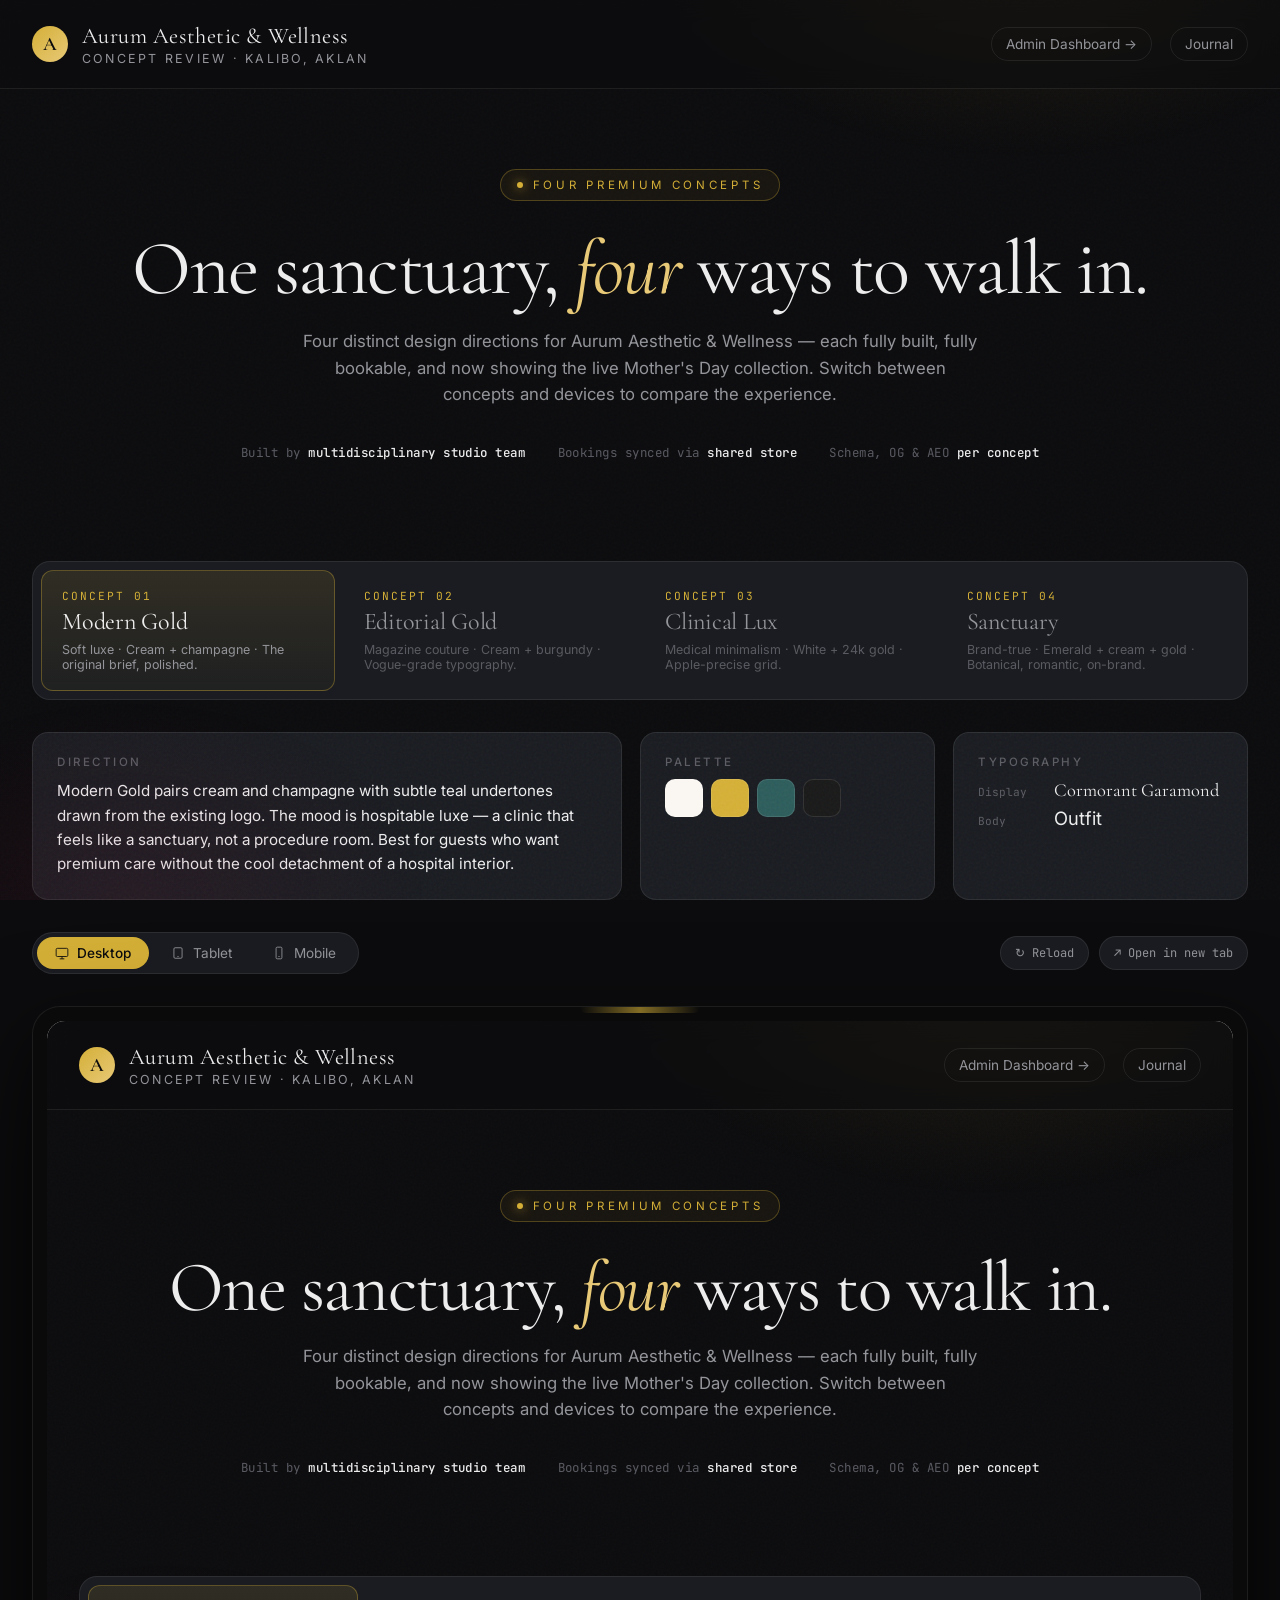
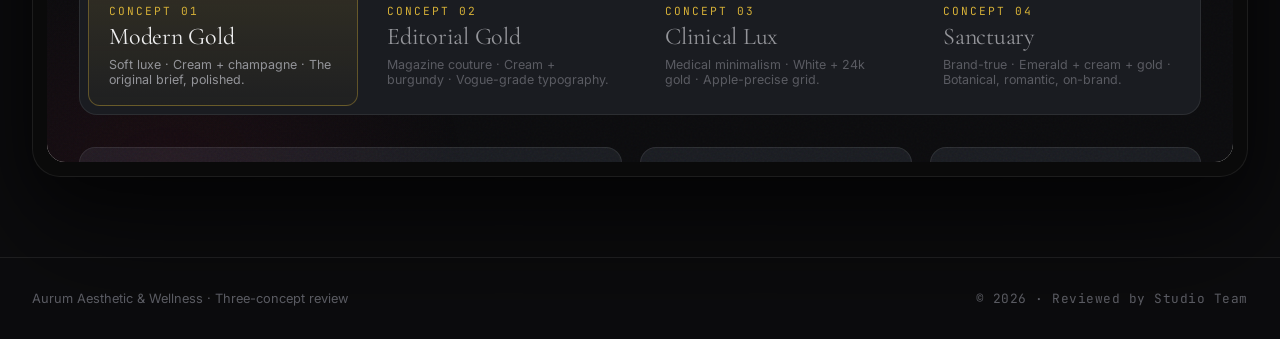
==== commit 64ea798f: "Remove "Open Iteration 1" button from showcase topbar The "Open in new tab" button next to the gadge" ====
--- a/index.html
+++ b/index.html
@@ -348,7 +348,6 @@
     <nav class="topbar-right">
       <a href="admin/" class="topbar-link">Admin Dashboard →</a>
       <a href="journal/" class="topbar-link">Journal</a>
-      <a href="iteration-1.html" class="topbar-link topbar-link--accent">Open Iteration 1</a>
     </nav>
   </header>
 
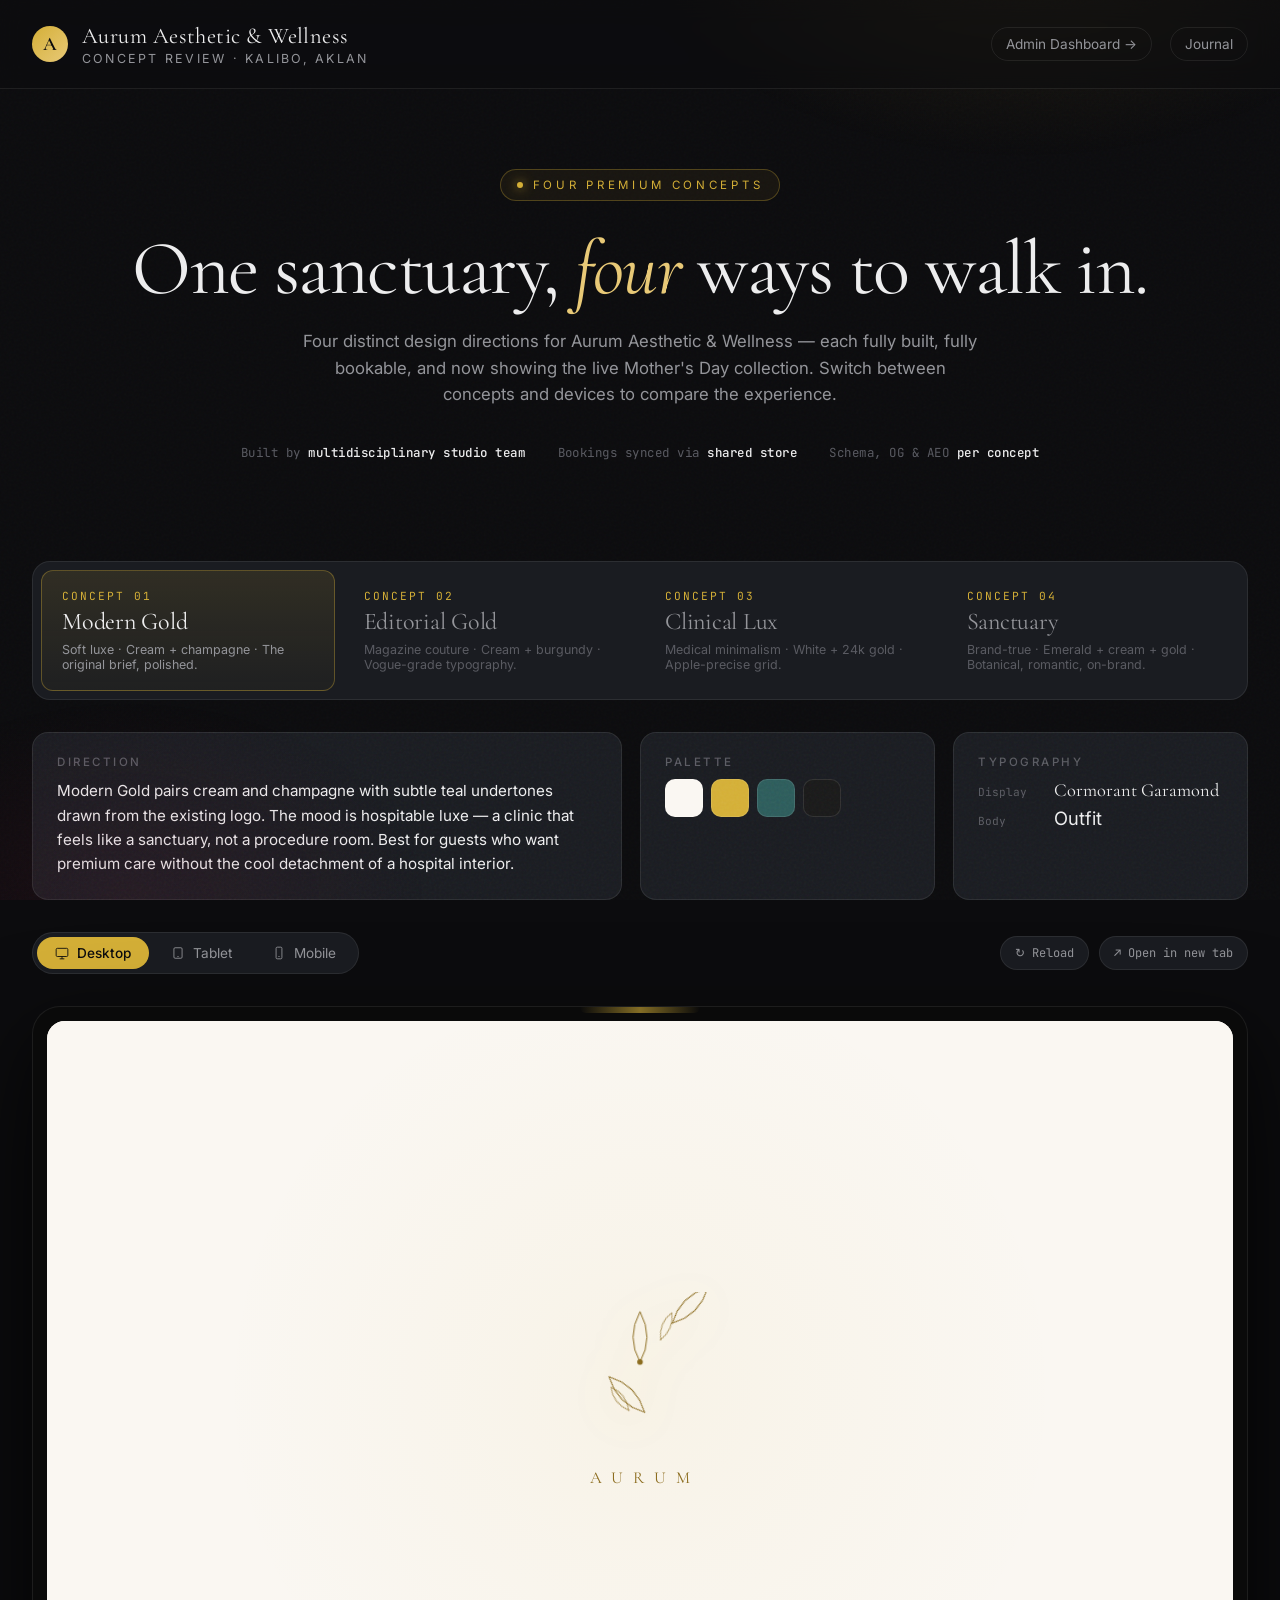
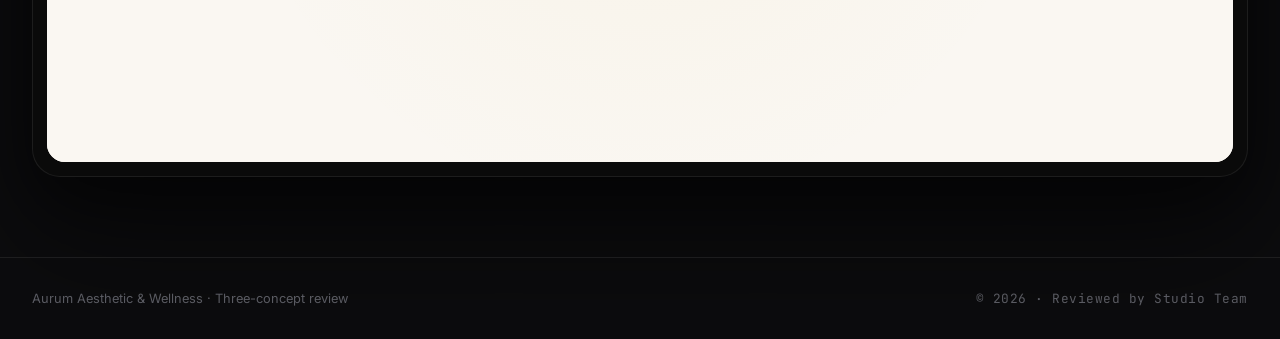
==== commit 567c8e1d: "Fix iframe loading showcase recursively for default Concept 01 tab After the iterations.html → index" ====
--- a/index.html
+++ b/index.html
@@ -434,7 +434,7 @@
   <section class="stage">
     <div class="device-frame" id="deviceFrame" data-device="desktop">
       <div class="device-screen">
-        <iframe id="conceptFrame" src="index.html" title="Concept preview" loading="lazy"></iframe>
+        <iframe id="conceptFrame" src="iteration-1.html" title="Concept preview" loading="lazy"></iframe>
         <div class="device-loading hidden" id="deviceLoading">
           <div class="device-loading-inner">
             <svg class="lotus-mini" viewBox="0 0 200 200" fill="none" stroke="currentColor" stroke-width="1.6" stroke-linecap="round" aria-hidden="true">
